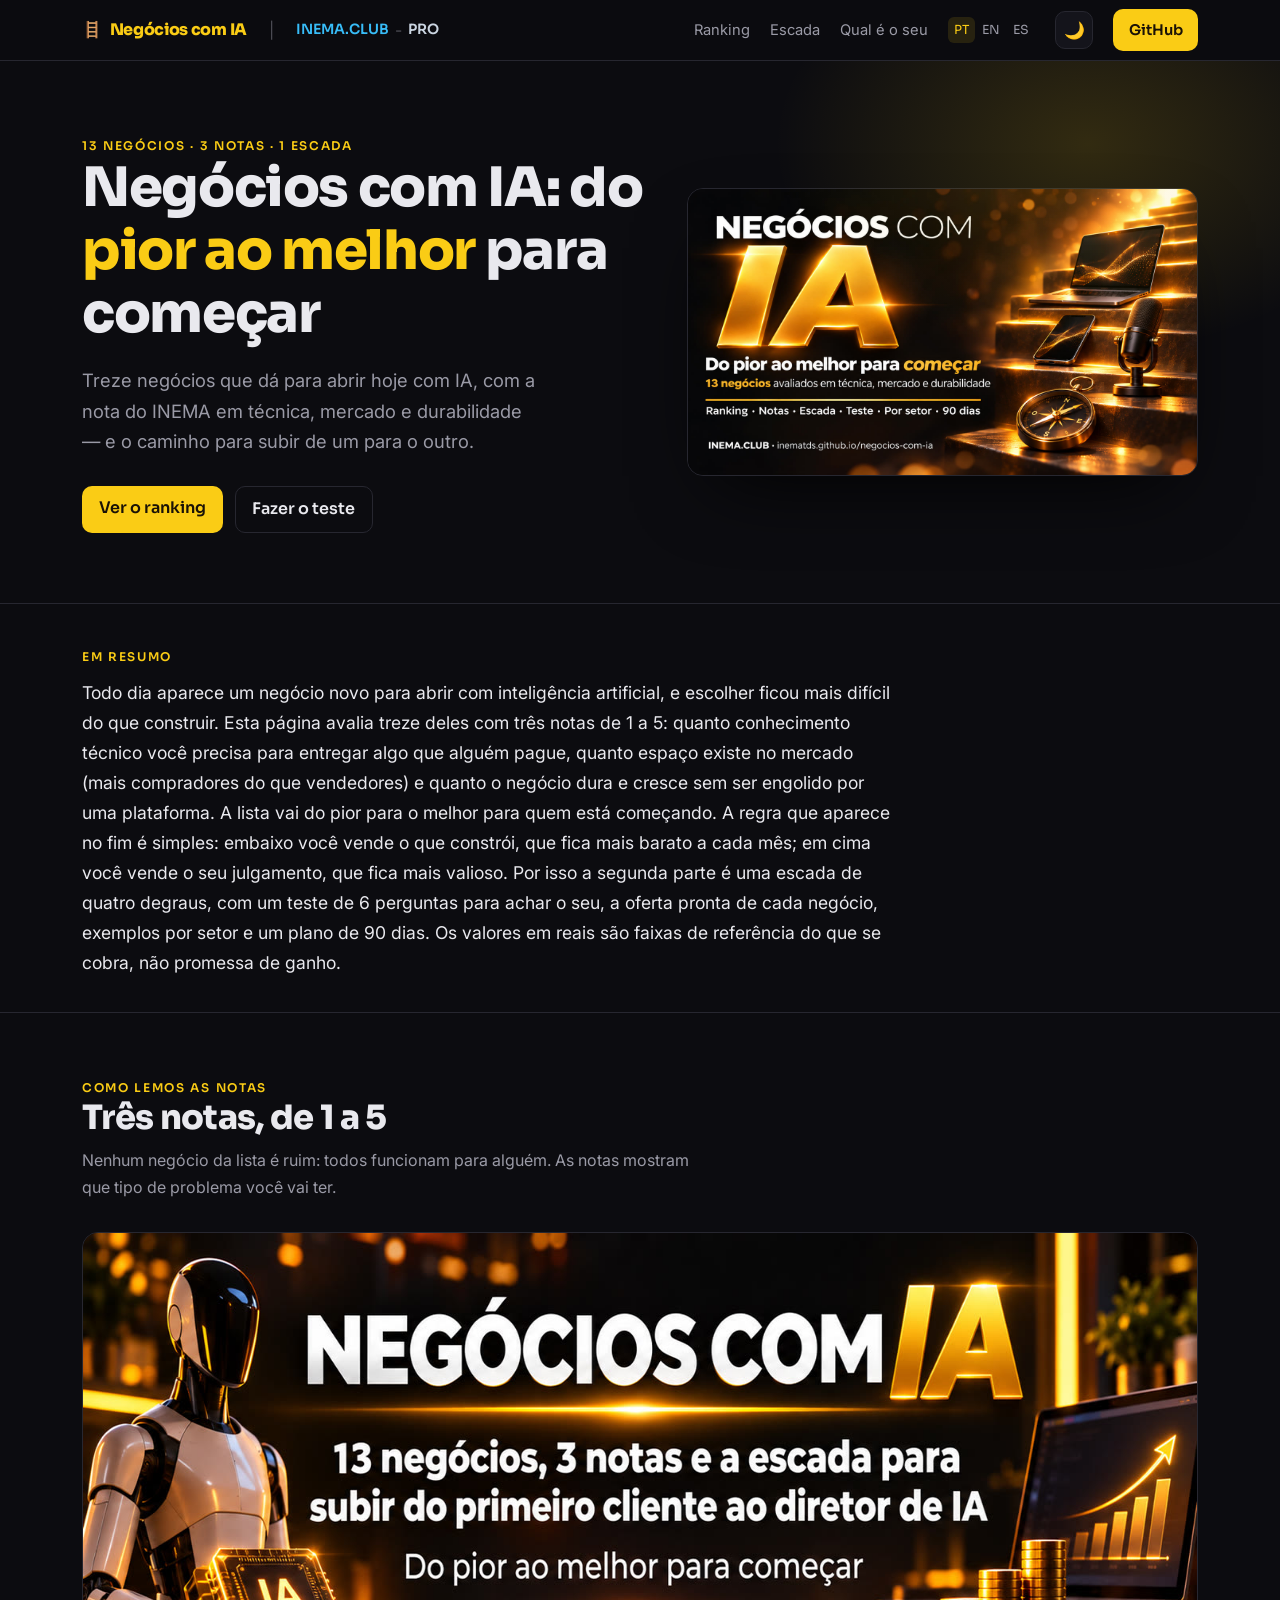
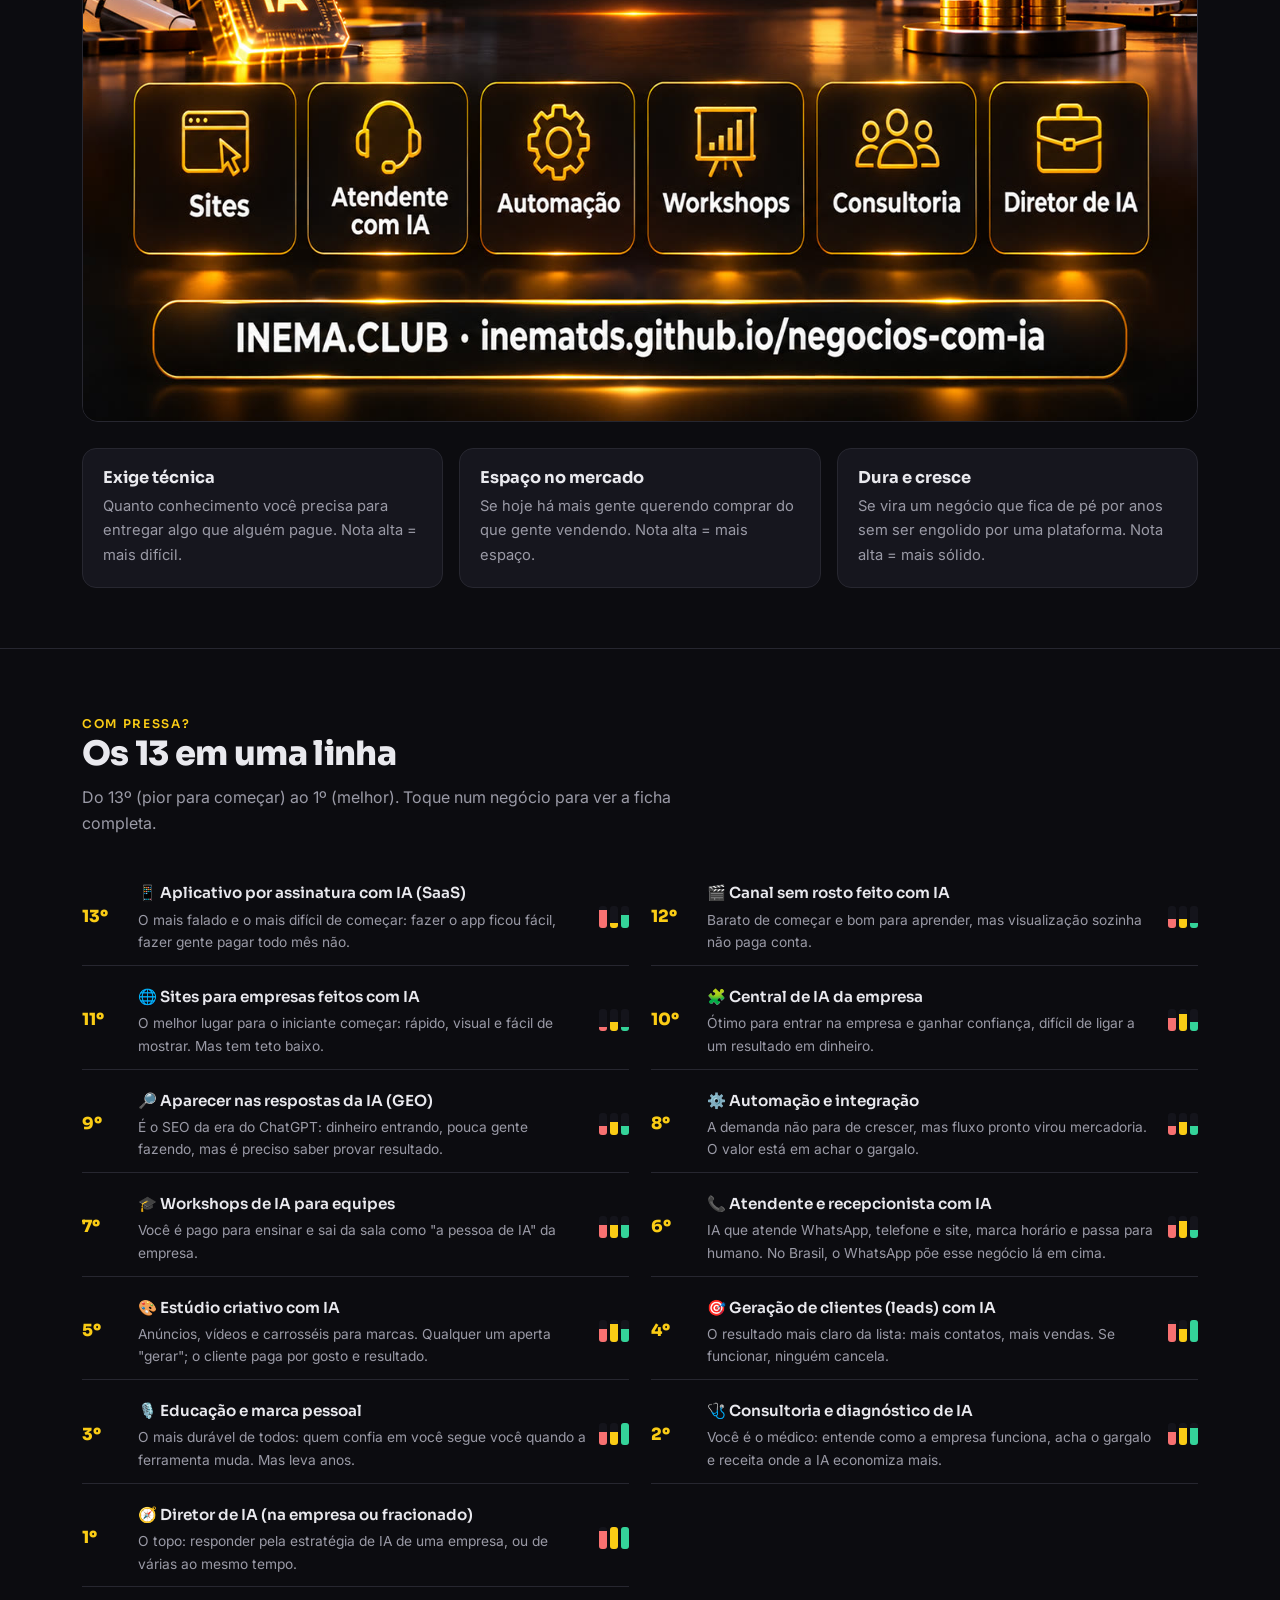
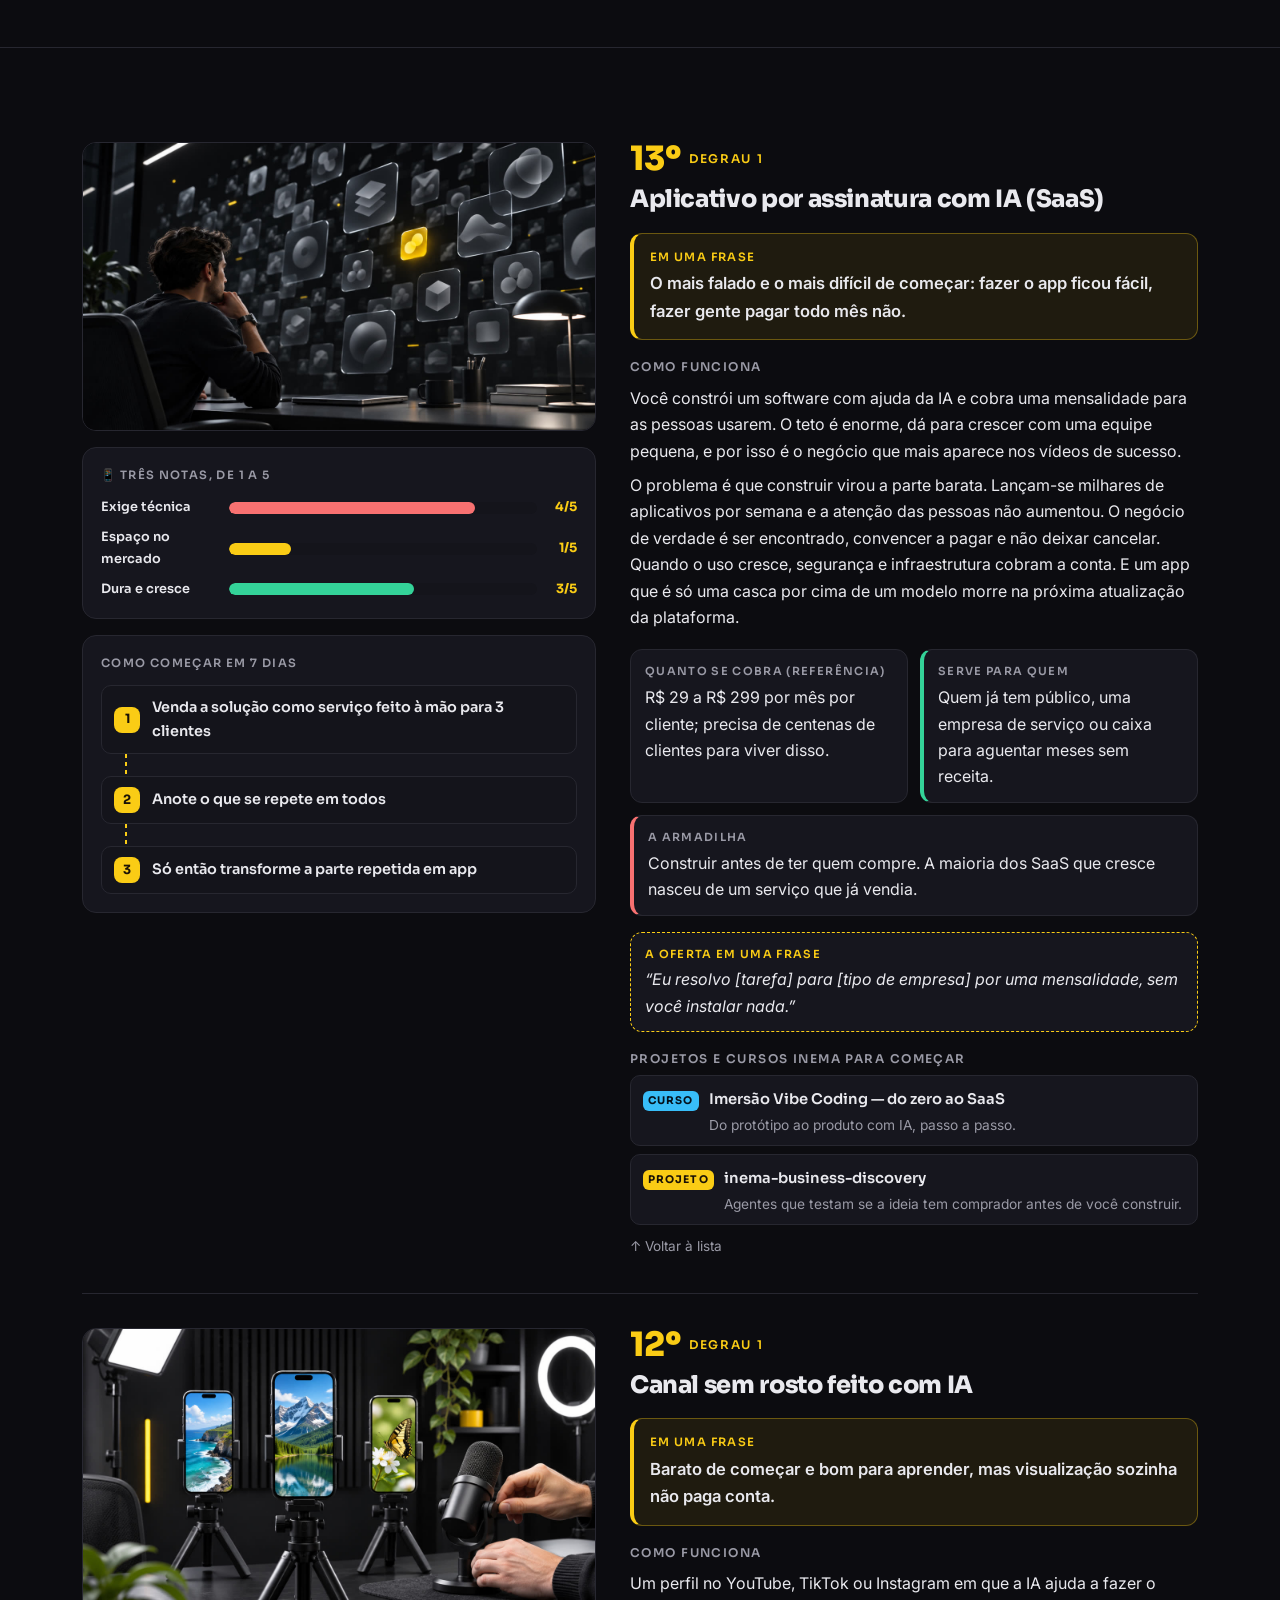
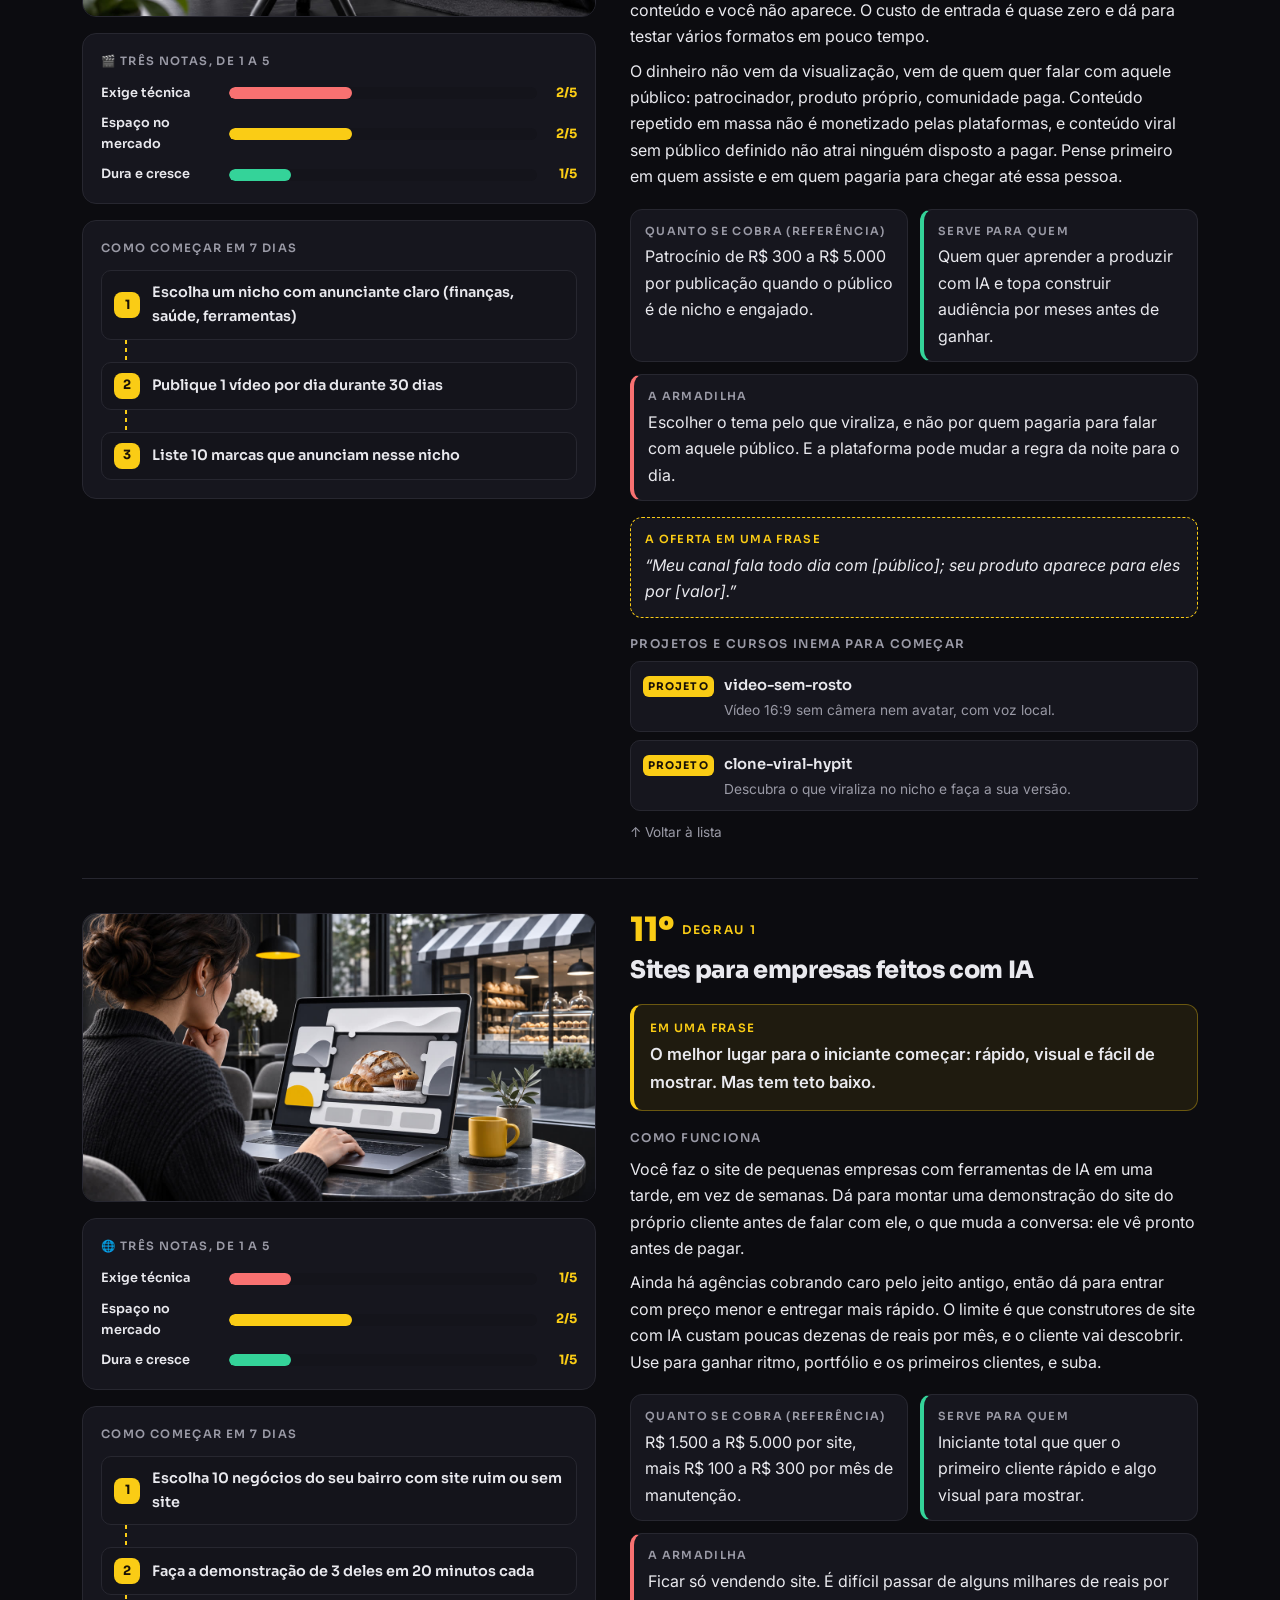
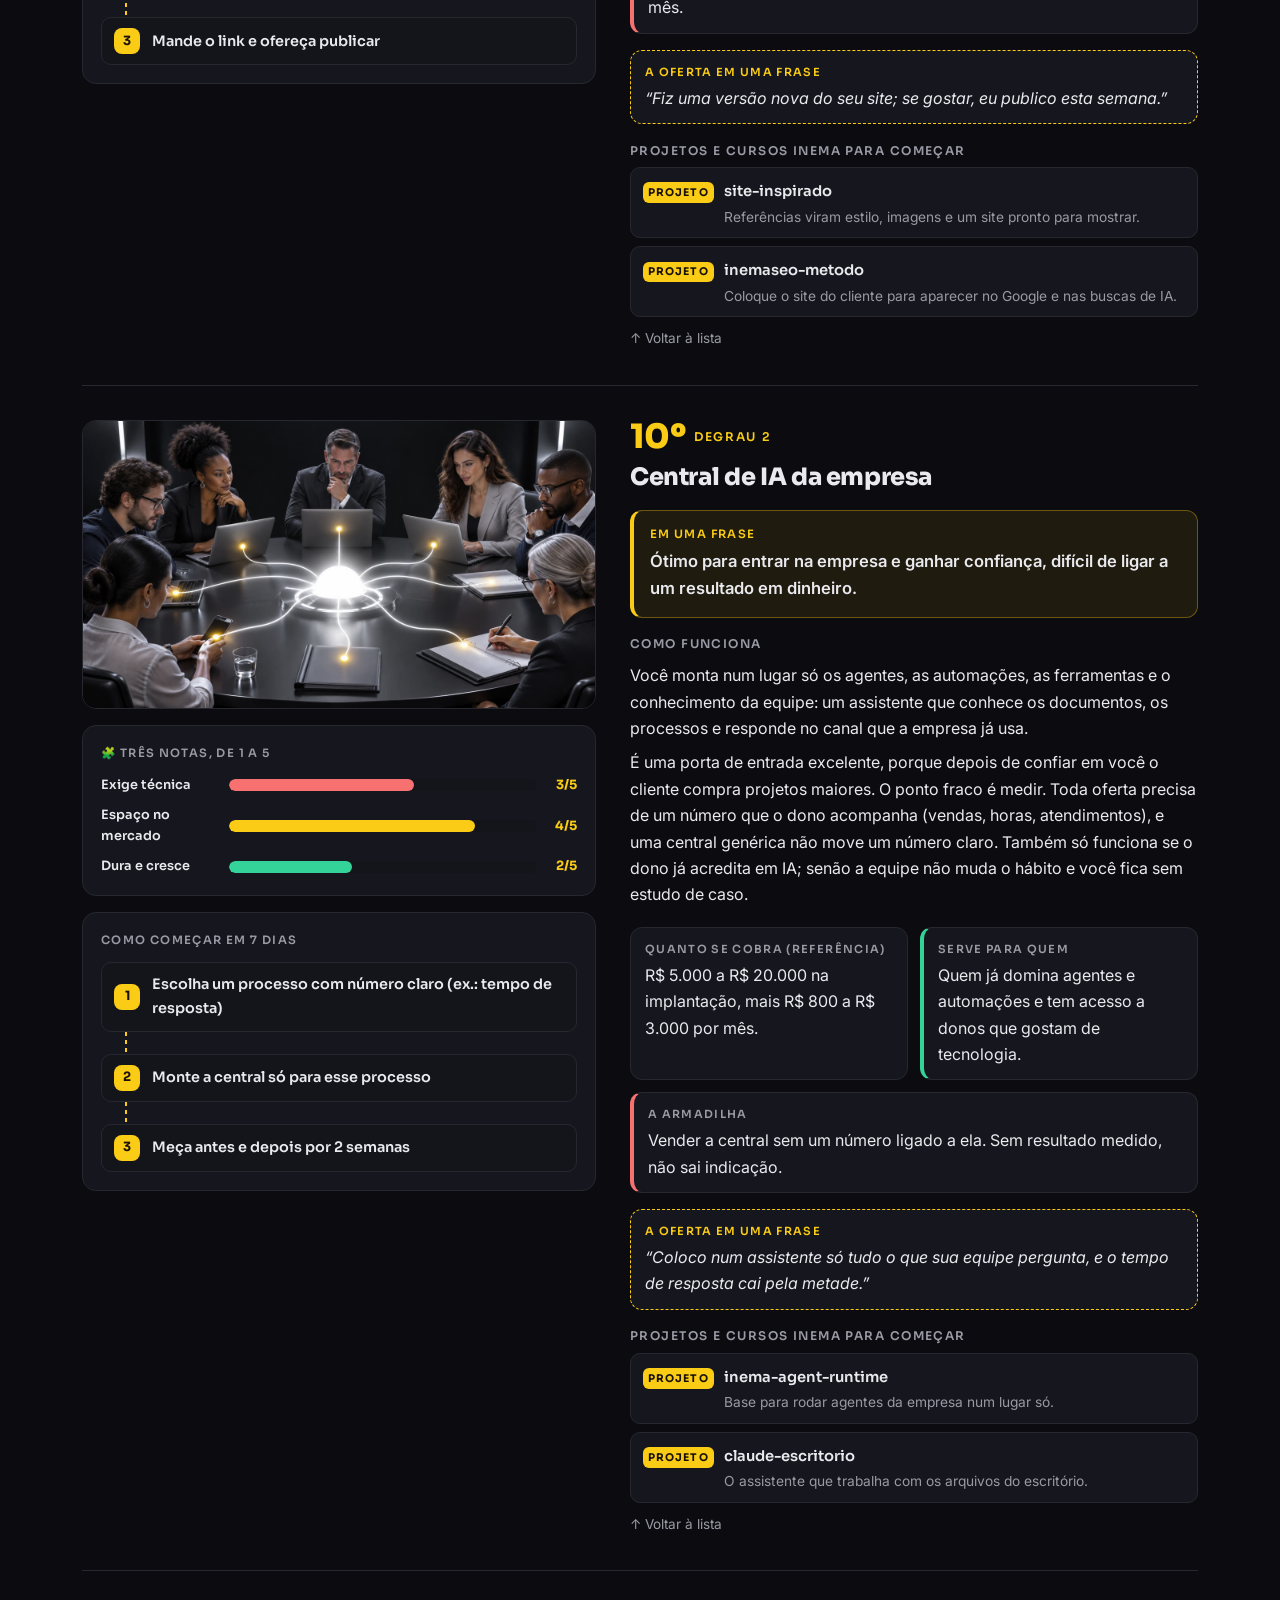
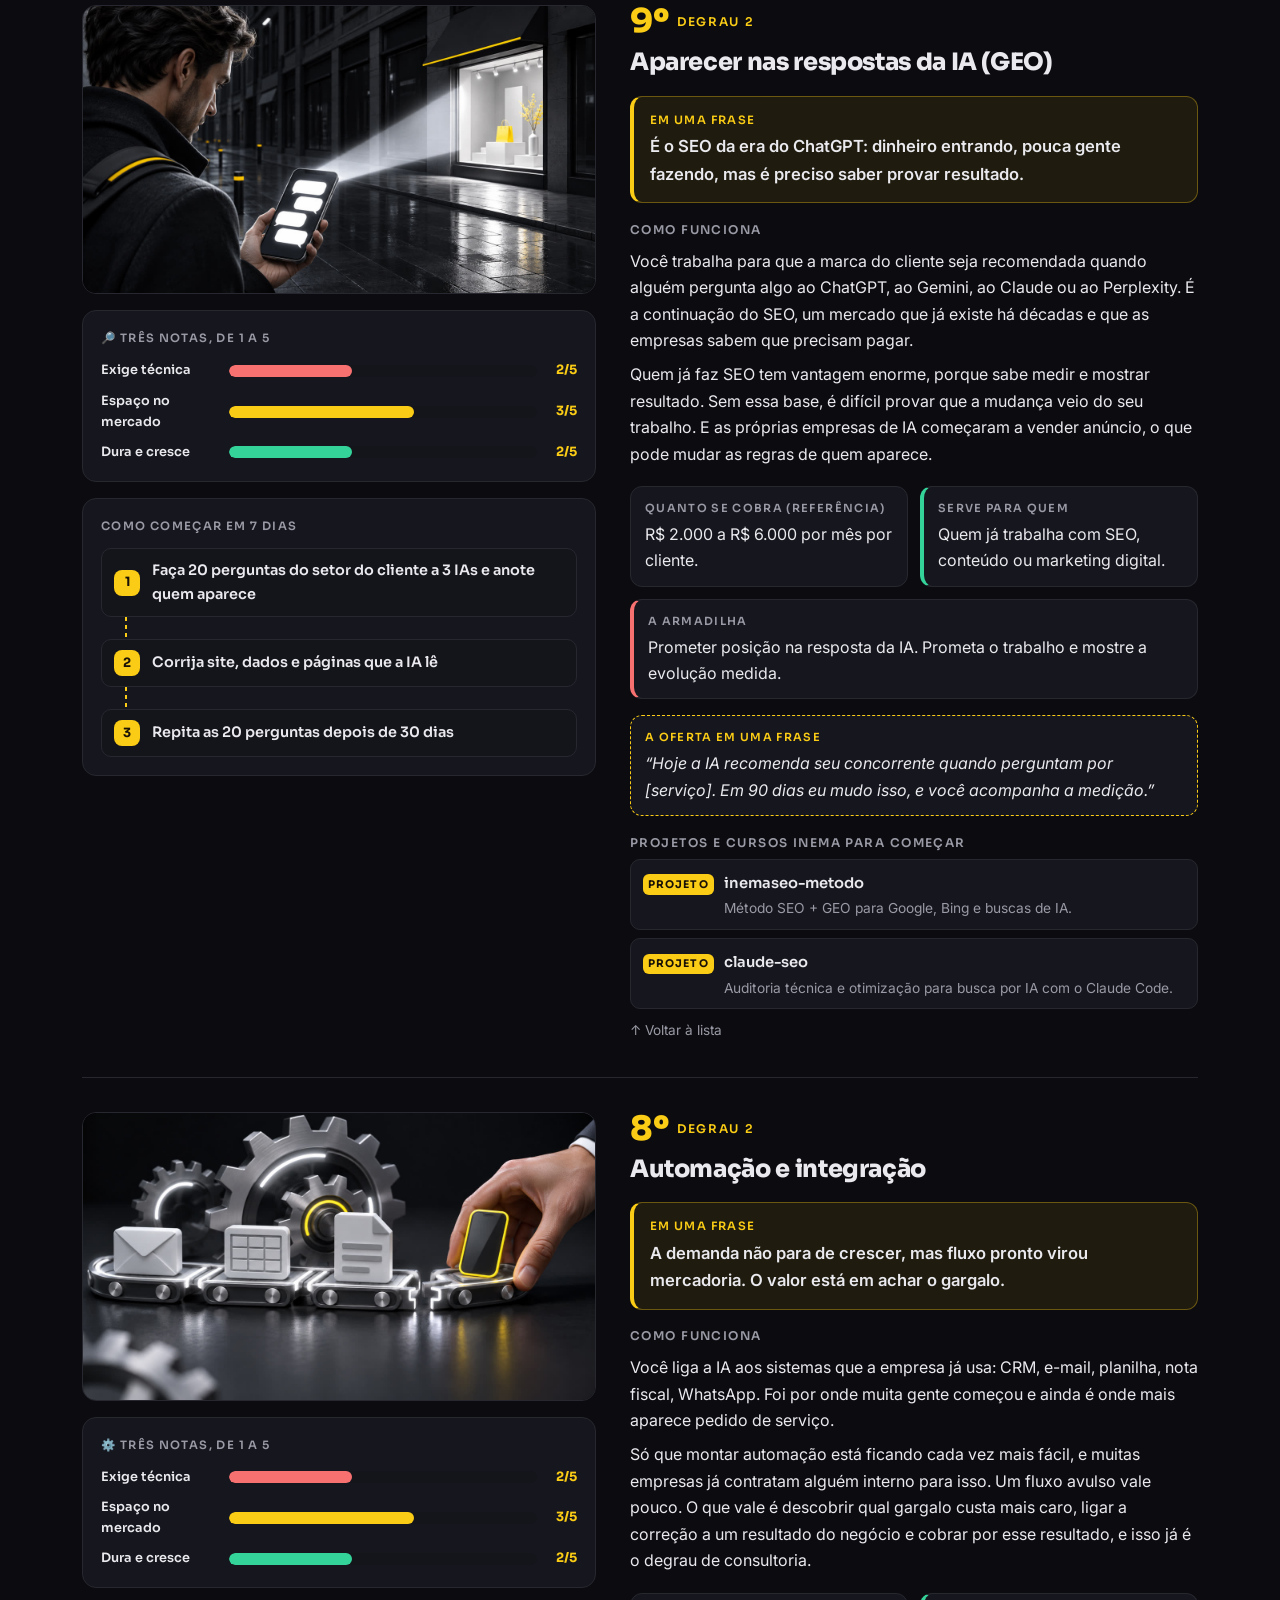
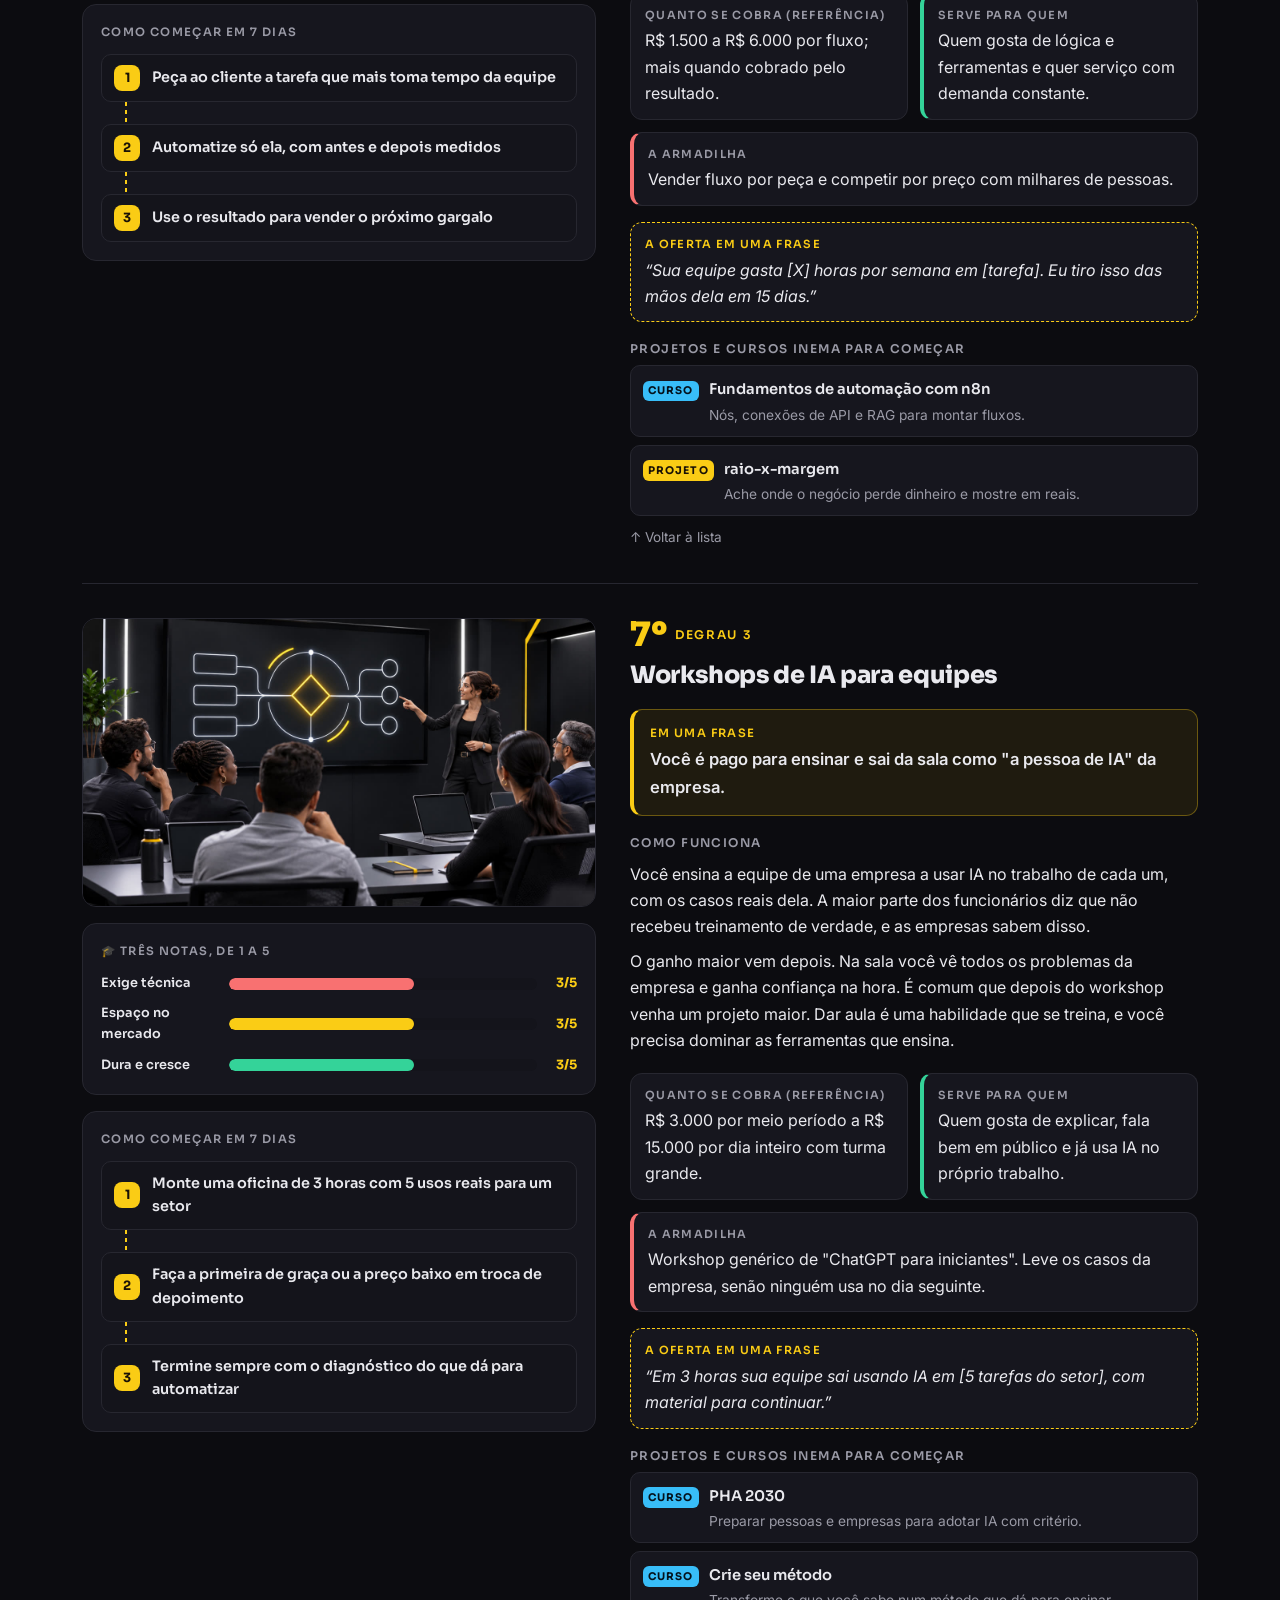
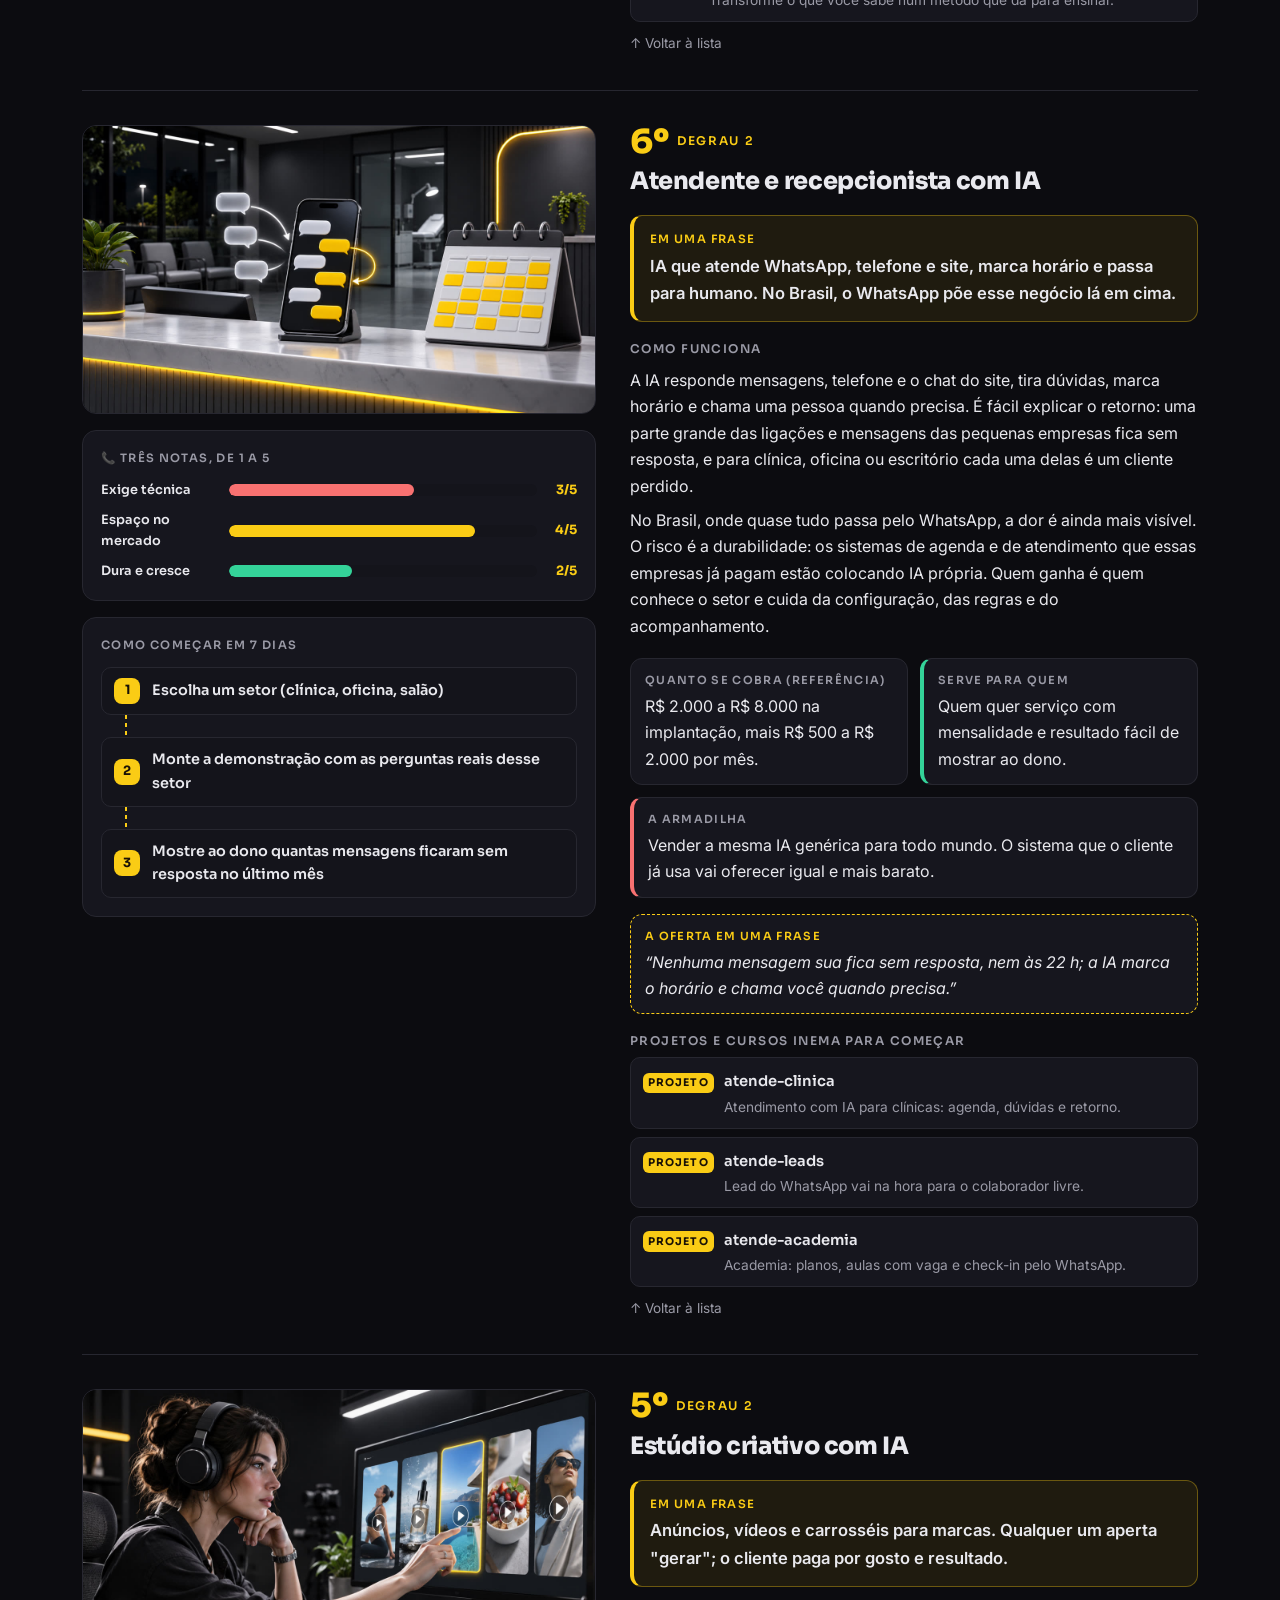
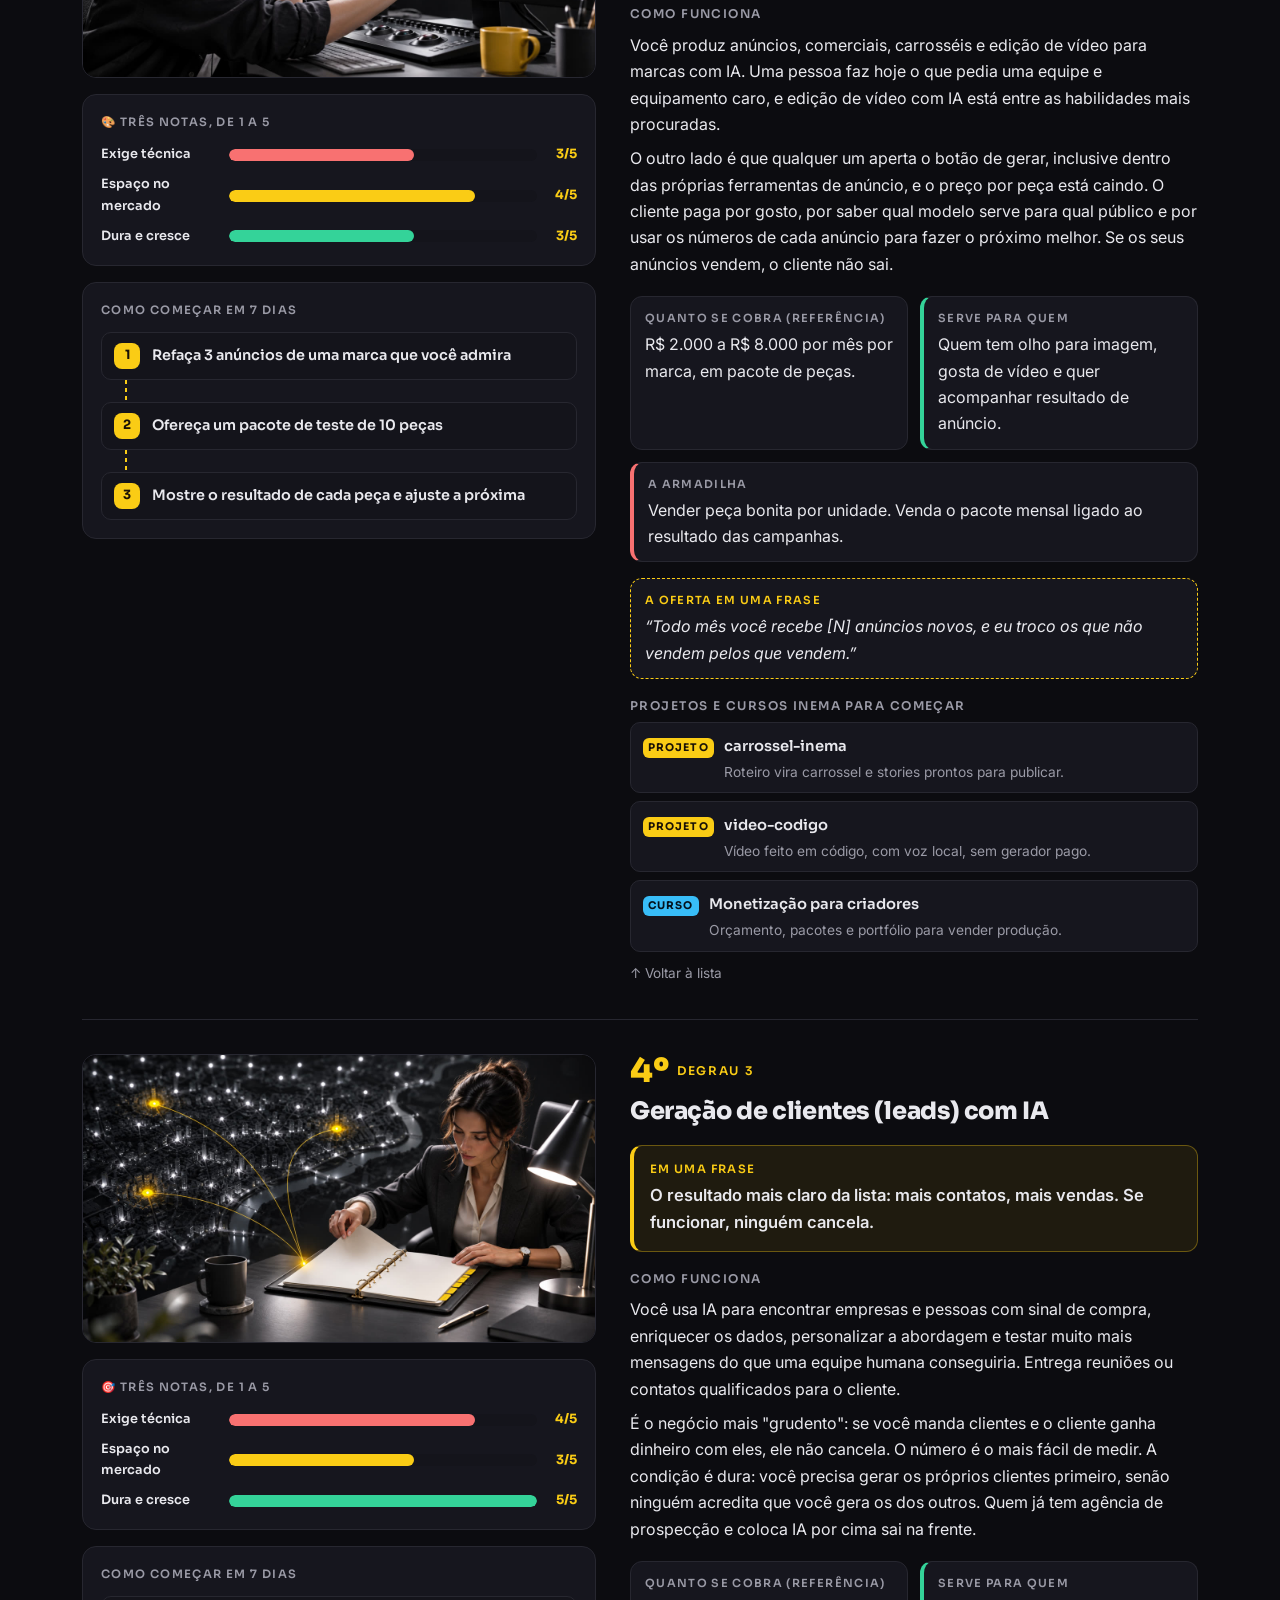
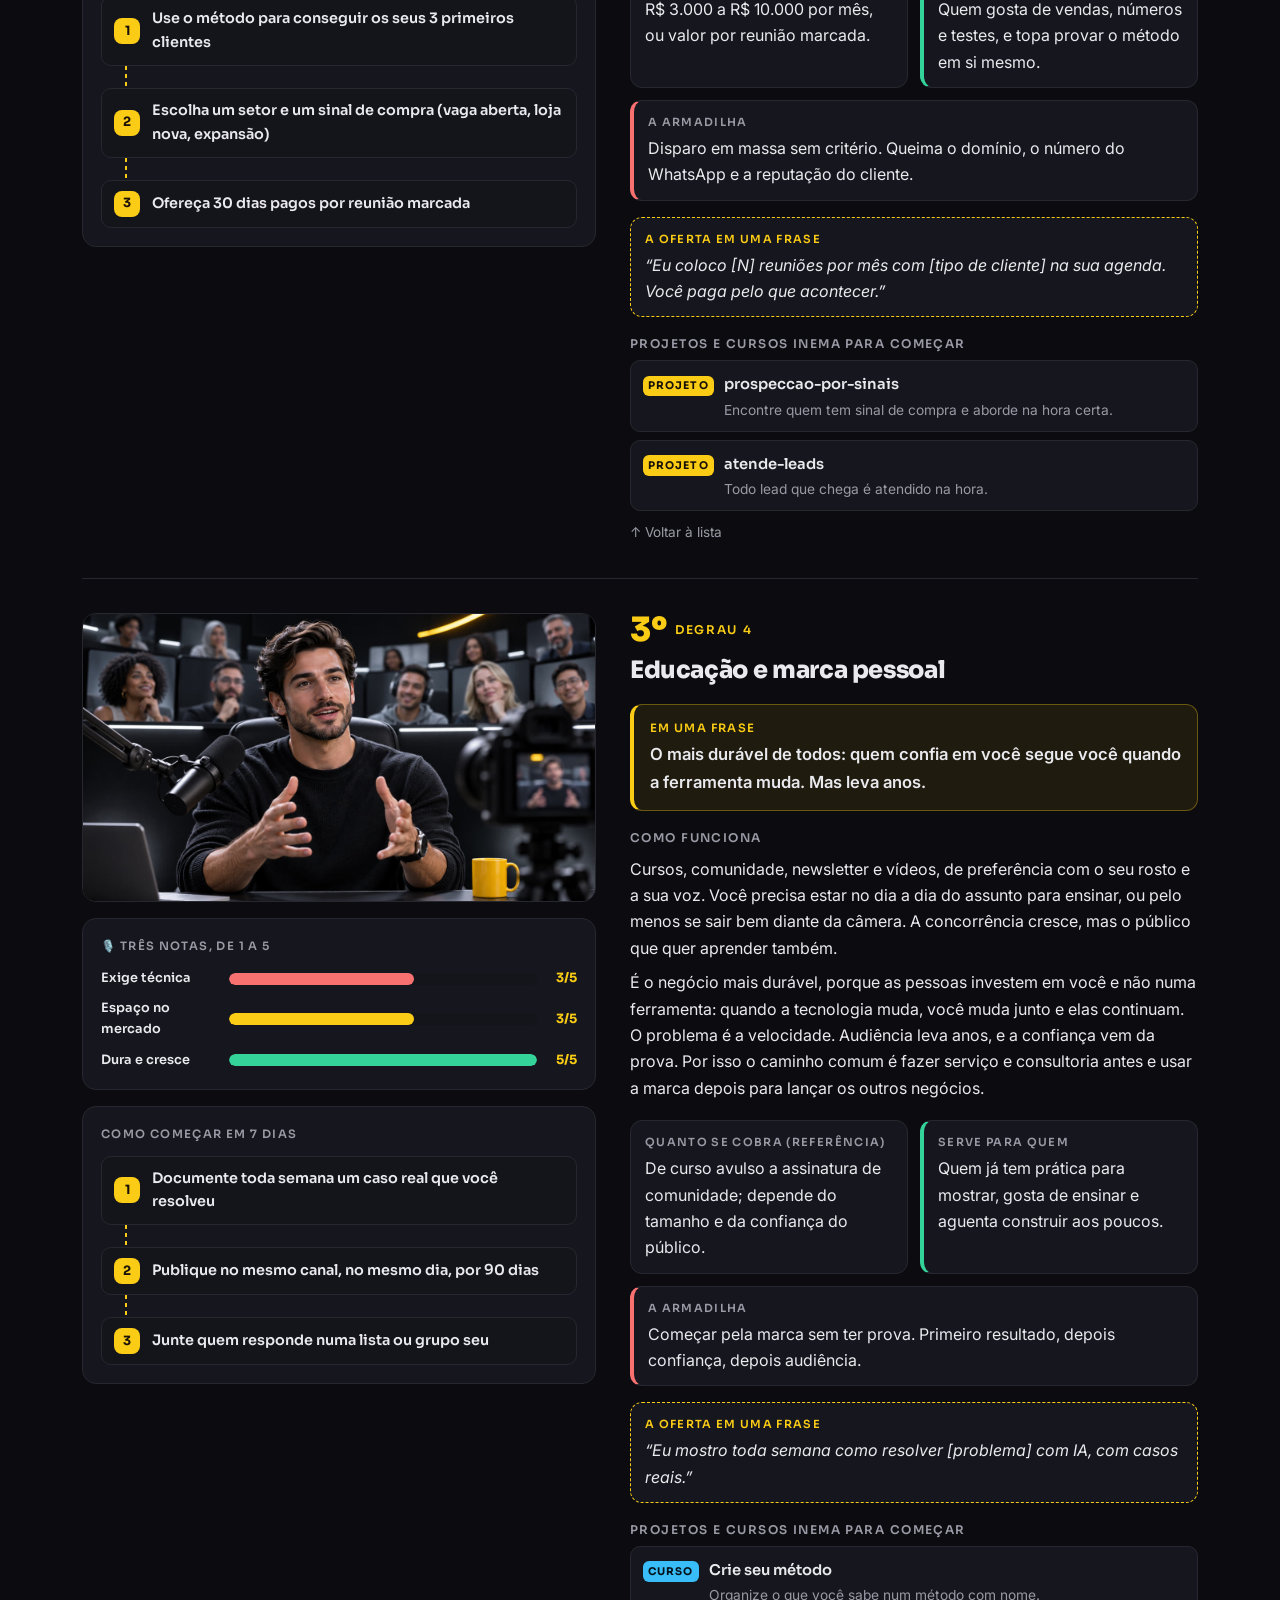
==== guia/index.html @ 9a8049b9 "Negócios com IA: ranking dos 13 negócios + escada com teste, setores e plano de 90 dias (PT/EN/ES) C" ====
<!DOCTYPE html>
<html lang="pt-BR">
<head>
<meta charset="utf-8">
<meta name="viewport" content="width=device-width, initial-scale=1">
<title>Negócios com IA: os 13 do pior ao melhor para começar — e a escada para subir</title>
<meta name="description" content="Treze negócios que dá para abrir com inteligência artificial, avaliados pelo INEMA em exigência técnica, espaço no mercado e durabilidade. Mais um diagnóstico de 6 perguntas, fichas de oferta por setor e um plano de 90 dias.">
<meta property="og:title" content="Negócios com IA: os 13 do pior ao melhor para começar — e a escada para subir">
<meta property="og:description" content="Treze negócios que dá para abrir com inteligência artificial, avaliados pelo INEMA em exigência técnica, espaço no mercado e durabilidade. Mais um diagnóstico de 6 perguntas, fichas de oferta por setor e um plano de 90 dias.">
<meta property="og:image" content="https://inematds.github.io/negocios-com-ia/guia/assets/banner.jpg">
<link rel="canonical" href="https://inematds.github.io/negocios-com-ia/guia/">
<link rel="alternate" hreflang="pt-BR" href="https://inematds.github.io/negocios-com-ia/guia/"><link rel="alternate" hreflang="en" href="https://inematds.github.io/negocios-com-ia/guia/en/"><link rel="alternate" hreflang="es" href="https://inematds.github.io/negocios-com-ia/guia/es/">
<link rel="preconnect" href="https://fonts.googleapis.com">
<link rel="preconnect" href="https://fonts.gstatic.com" crossorigin>
<link href="https://fonts.googleapis.com/css2?family=Sora:wght@400;600;800&family=Inter:wght@400;500;600&display=swap" rel="stylesheet">
<style>:root{--bg:#0c0c10;--bg2:#14141b;--card:#16161e;--line:#272730;--txt:#e9e9ee;--mut:#9a9aa6;--amb:#FACC15;--amb2:#fde68a;--sky:#38bdf8;--pro:#cbd5e1;--ok:#34d399;--bad:#f87171;color-scheme:dark}
body.light{--bg:#f6f7f9;--bg2:#eceef2;--card:#fff;--line:#e1e3ea;--txt:#1a1a22;--mut:#5b5b68;--amb:#854d0e;--amb2:#a16207;--sky:#0369a1;--pro:#b45309;--ok:#047857;--bad:#b91c1c;color-scheme:light}
body.light .hero .glow{opacity:.5}
*{box-sizing:border-box}html{scroll-behavior:smooth}
body{margin:0;background:var(--bg);color:var(--txt);font:16px/1.65 Inter,system-ui,sans-serif;-webkit-font-smoothing:antialiased}
h1,h2,h3{font-family:Sora,sans-serif;line-height:1.15;margin:0}
a{color:var(--amb);text-decoration:none}
.wrap{max-width:1160px;margin:0 auto;padding:0 22px}
.mut{color:var(--mut)}.amb{color:var(--amb)}
body.light .amb{color:var(--txt);background:linear-gradient(transparent 55%,#FACC15 55%)}
.chip{display:inline-block;font-size:.75rem;letter-spacing:.14em;text-transform:uppercase;color:var(--amb);font-weight:600;font-family:Sora}
nav{position:sticky;top:0;z-index:30;backdrop-filter:blur(12px);background:rgba(12,12,16,.78);border-bottom:1px solid var(--line)}
body.light nav{background:rgba(246,247,249,.85)}
nav .wrap{display:flex;align-items:center;gap:22px;height:60px}
nav .brand{display:flex;align-items:center;gap:8px;font-family:Sora;font-weight:800;letter-spacing:-.02em;color:var(--amb);white-space:nowrap}
nav .sep{color:var(--mut);opacity:.45}
nav .inema{color:var(--sky);font-weight:600;font-size:.88rem;font-family:Sora}
nav .pro{color:var(--pro);font-weight:600;font-size:.88rem;font-family:Sora}
nav .clubpro{display:inline-flex;align-items:center;gap:6px}
nav .links{margin-left:auto;display:flex;align-items:center;gap:20px;font-size:.92rem}
nav .links a.sec{color:var(--mut)}nav .links a.sec:hover{color:var(--txt)}
.lang{display:inline-flex;gap:2px;font-family:Sora;font-size:.78rem}
.lang a{color:var(--mut);padding:.2em .45em;border-radius:6px}.lang a.on{color:var(--amb);background:rgba(250,204,21,.12)}
.tgl{background:var(--bg2);border:1px solid var(--line);color:var(--txt);width:38px;height:38px;border-radius:10px;cursor:pointer;display:inline-flex;align-items:center;justify-content:center;font-size:1.05rem}
.btn{display:inline-block;background:#FACC15;color:#1a1206;font-weight:600;padding:.6em 1.05em;border-radius:10px;font-family:Sora}
.btn.ghost{background:transparent;color:var(--txt);border:1px solid var(--line)}
@media(max-width:860px){nav .links a.sec{display:none}}
@media(max-width:560px){nav .wrap{gap:8px;padding:8px 14px;height:auto;flex-wrap:wrap}nav .links{gap:8px;margin-left:0;width:100%;justify-content:space-between}nav .btn{padding:.45em .7em;font-size:.82rem}.tgl{width:34px;height:34px}}
.hero{position:relative;overflow:hidden;border-bottom:1px solid var(--line)}
.hero .glow{position:absolute;inset:-40% -20% auto auto;width:70%;height:600px;background:radial-gradient(closest-side,rgba(250,204,21,.16),transparent 70%);pointer-events:none}
.hero .wrap{display:grid;grid-template-columns:1.05fr .95fr;gap:40px;align-items:center;padding:70px 22px}
.hero h1{font-size:clamp(2.1rem,5vw,3.4rem);font-weight:800;letter-spacing:-.025em}
.hero p.lead{font-size:1.15rem;color:var(--mut);margin:1.1em 0 1.6em;max-width:38ch}
.hero .cta{display:flex;gap:12px;flex-wrap:wrap}
.hero figure{margin:0;border-radius:16px;overflow:hidden;border:1px solid var(--line);box-shadow:0 30px 80px -30px #000}
.hero figure img{width:100%;height:auto;display:block}
@media(max-width:780px){.hero .wrap{grid-template-columns:1fr;padding:44px 22px}}
.resumo{padding:38px 0 34px;border-bottom:1px solid var(--line)}
.resumo p{font-size:1.1rem;line-height:1.7;max-width:74ch;margin:.55em 0 0}
section{padding:60px 0;border-bottom:1px solid var(--line)}
section h2{font-size:clamp(1.5rem,3.4vw,2.1rem);font-weight:800;letter-spacing:-.02em}
section .sub{color:var(--mut);margin:.6em 0 2em;max-width:62ch}
.grid{display:grid;gap:16px}.g4{grid-template-columns:repeat(4,1fr)}.g2{grid-template-columns:repeat(2,1fr)}
@media(max-width:900px){.g4{grid-template-columns:1fr 1fr}}
@media(max-width:540px){.g2,.g4{grid-template-columns:1fr}}
.card{background:var(--card);border:1px solid var(--line);border-radius:14px;padding:20px;min-width:0}
a.card{color:var(--txt);transition:border-color .2s,transform .2s}a.card:hover{border-color:var(--amb);transform:translateY(-2px)}
.card h3{font-size:1.02rem;margin-bottom:.4em}.card p{color:var(--mut);font-size:.92rem;margin:0}
.card .ic{font-size:1.4rem;display:block;margin-bottom:.4em}
.card .n{font-family:Sora;font-size:.75rem;color:var(--amb);letter-spacing:.1em;text-transform:uppercase}
.big{margin:0 0 26px;border-radius:16px;overflow:hidden;border:1px solid var(--line)}.big img{width:100%;display:block}
.rapido ol{list-style:none;padding:0;margin:0;display:grid;grid-template-columns:1fr 1fr;gap:10px 22px;counter-reset:q}
@media(max-width:760px){.rapido ol{grid-template-columns:1fr}}
.rapido li{counter-increment:q;display:grid;grid-template-columns:38px minmax(0,1fr);gap:12px;padding:12px 0;border-bottom:1px solid var(--line)}
.rapido li:before{content:counter(q,decimal-leading-zero);font-family:Sora;font-weight:800;color:var(--amb);font-size:.95rem}
.rapido a{color:var(--txt);font-weight:600;font-family:Sora;font-size:.95rem;line-height:1.35}.rapido a:hover{color:var(--amb)}
.rapido span{display:block;color:var(--mut);font-size:.9rem;margin-top:.25em}
.rapido span a.det{display:inline;font-family:Inter;font-weight:600;font-size:.85rem;color:var(--amb);white-space:nowrap}
.sec-h{display:flex;align-items:center;gap:12px;margin-bottom:1.6em}.sec-h .ic{font-size:1.8rem}
.q{display:grid;grid-template-columns:minmax(0,.95fr) minmax(0,1.05fr);gap:34px;padding:34px 0;border-top:1px solid var(--line);scroll-margin-top:70px}
.q:first-of-type{border-top:none}
@media(max-width:880px){.q{grid-template-columns:1fr;gap:20px}}
.q figure{margin:0;border-radius:14px;overflow:hidden;border:1px solid var(--line);aspect-ratio:16/9;background:var(--bg2)}
.q figure img{width:100%;height:100%;object-fit:cover;display:block}
.q .side{position:sticky;top:80px;align-self:start;display:flex;flex-direction:column;gap:16px}
@media(max-width:880px){.q .side{position:static;order:2}}
.q h3{font-size:clamp(1.2rem,2.4vw,1.5rem);font-weight:800;letter-spacing:-.015em;margin:.35em 0 .8em}
.q .curta{background:rgba(250,204,21,.08);border:1px solid rgba(250,204,21,.35);border-left:4px solid #FACC15;border-radius:12px;padding:14px 16px;font-weight:600;font-size:1.04rem}
body.light .q .curta{background:#fff8d6;border-color:#f3d97a}
.q .curta small{display:block;font-family:Sora;font-size:.72rem;letter-spacing:.12em;text-transform:uppercase;color:var(--amb);font-weight:600;margin-bottom:.3em}
.q .lbl{font-family:Sora;font-size:.75rem;letter-spacing:.12em;text-transform:uppercase;color:var(--mut);font-weight:600;margin:1.4em 0 .4em}
.q .texto p{margin:.5em 0;max-width:68ch}
.q ul.pontos{margin:.4em 0 0;padding:0;list-style:none}
.q ul.pontos li{padding:.35em 0 .35em 1.6em;position:relative}
.q ul.pontos li:before{content:"→";position:absolute;left:0;color:var(--amb);font-weight:700}
.diag{background:var(--card);border:1px solid var(--line);border-radius:14px;padding:18px;overflow:hidden}
.diag .dt{font-family:Sora;font-size:.72rem;letter-spacing:.12em;text-transform:uppercase;color:var(--mut);font-weight:600;margin-bottom:12px}
.diag [data-i]{opacity:0;transform:translateY(10px);transition:opacity .5s ease,transform .5s ease;transition-delay:calc(var(--i)*220ms)}
.diag.vis [data-i]{opacity:1;transform:none}
/* fluxo */
.df{display:flex;flex-direction:column;gap:0}
.df .st{display:flex;align-items:center;gap:12px;background:var(--bg2);border:1px solid var(--line);border-radius:10px;padding:10px 12px;font-family:Sora;font-weight:600;font-size:.9rem}
.df .st b{flex:0 0 26px;height:26px;border-radius:8px;background:#FACC15;color:#1a1206;display:flex;align-items:center;justify-content:center;font-size:.8rem}
.df .ar{height:22px;width:2px;margin-left:24px;background:repeating-linear-gradient(to bottom,var(--amb) 0 4px,transparent 4px 8px);background-size:2px 8px;animation:dash 1s linear infinite}
@keyframes dash{to{background-position:0 8px}}
/* compara */
.dc{display:grid;gap:12px}.dc.c2{grid-template-columns:1fr 1fr}.dc.c3{grid-template-columns:1fr 1fr 1fr}
@media(max-width:520px){.dc.c2,.dc.c3{grid-template-columns:1fr}}
.dc .col{background:var(--bg2);border:1px solid var(--line);border-radius:10px;padding:12px;min-width:0}
.dc .col h4{margin:0 0 .5em;font-family:Sora;font-size:.92rem;display:flex;gap:6px;align-items:center}
.dc .col.bom{border-color:var(--ok)}.dc .col.bom h4 .t{color:var(--ok)}
.dc .col.alerta{border-color:var(--bad)}.dc .col.alerta h4 .t{color:var(--bad)}
.dc .col ul{margin:0;padding:0;list-style:none;font-size:.88rem;color:var(--mut)}
.dc .col li{padding:.25em 0}
/* camadas */
.dl{display:flex;justify-content:center}
.dl .ly{border:1px dashed var(--line);border-radius:16px;padding:26px 12px 12px;position:relative;width:100%;text-align:center}
.dl .ly>span{position:absolute;top:6px;left:0;right:0;font-family:Sora;font-size:.8rem;font-weight:600;color:var(--mut)}
.dl .core{border:none;padding:16px;background:#FACC15;color:#1a1206;border-radius:12px;font-family:Sora;font-weight:800;animation:pulse 2.4s ease-in-out infinite}
@keyframes pulse{50%{box-shadow:0 0 0 10px rgba(250,204,21,.12)}}
/* ciclo */
.dy{position:relative;width:min(340px,100%);aspect-ratio:1;margin:0 auto}
.dy .ring{position:absolute;inset:18%;border:2px dashed var(--line);border-radius:50%}
.dy .orb{position:absolute;inset:18%;animation:spin 6s linear infinite}
.dy .orb:after{content:"";position:absolute;top:-7px;left:calc(50% - 7px);width:14px;height:14px;border-radius:50%;background:#FACC15;box-shadow:0 0 14px #FACC15}
@keyframes spin{to{transform:rotate(360deg)}}
.dy .nd{position:absolute;width:40%;translate:-50% -50%;background:var(--bg2);border:1px solid var(--line);border-radius:10px;padding:7px 8px;font-family:Sora;font-weight:600;font-size:.78rem;text-align:center;line-height:1.25}
.dy .nd b{color:var(--amb)}
/* tempo */
.dtm{position:relative;display:grid;gap:10px}
.dtm .mk{display:grid;grid-template-columns:20px minmax(0,1fr);gap:12px;align-items:start}
.dtm .mk i{width:16px;height:16px;border-radius:50%;border:3px solid #FACC15;margin-top:4px;background:var(--bg)}
.dtm .mk:last-child i{border-style:dashed}
.dtm .mk strong{font-family:Sora;display:block}.dtm .mk span{color:var(--mut);font-size:.88rem}
/* barras */
.db .br{margin:8px 0}.db .br .l{display:flex;justify-content:space-between;font-size:.86rem;font-family:Sora;font-weight:600}
.db .br .tr{height:14px;background:var(--bg2);border-radius:999px;overflow:hidden;margin-top:4px}
.db .br .fl{height:100%;width:0;background:#FACC15;border-radius:999px;transition:width 1.1s cubic-bezier(.2,.7,.2,1);transition-delay:calc(var(--i)*250ms)}
.db .br:nth-child(3) .fl{background:var(--ok)}
.diag.vis .db .fl{width:var(--w)}
.db .nota{margin-top:10px;font-size:.86rem;color:var(--mut)}
@media(prefers-reduced-motion:reduce){.diag [data-i]{opacity:1;transform:none;transition:none}.df .ar,.dy .orb,.dl .core{animation:none}.db .fl{width:var(--w)!important;transition:none}}
.aviso{border:1px solid var(--line);border-left:4px solid var(--bad);border-radius:12px;padding:14px 16px;color:var(--mut);font-size:.92rem;margin-top:22px}
.topo{display:inline-block;margin-top:10px;font-size:.85rem;color:var(--mut)}
footer{padding:46px 0;text-align:center;color:var(--mut);font-size:.9rem}
.pill{display:inline-block;border:1px solid var(--line);border-radius:999px;padding:.3em .8em;font-size:.78rem;color:var(--mut);margin:3px}
/* detalhe + relacionados */
.q .acoes{display:flex;flex-wrap:wrap;gap:12px;align-items:center;margin-top:1.4em}
.btn.mais{font-size:.92rem}
ul.rel{list-style:none;margin:.4em 0 0;padding:0;display:grid;gap:8px}
ul.rel li a{display:flex;gap:10px;align-items:baseline;background:var(--card);border:1px solid var(--line);border-radius:10px;padding:9px 12px;color:var(--txt);transition:border-color .2s}
ul.rel li a:hover{border-color:var(--amb)}
ul.rel .tp{flex:0 0 auto;font-family:Sora;font-size:.66rem;letter-spacing:.1em;text-transform:uppercase;font-weight:700;color:#1a1206;background:#FACC15;border-radius:6px;padding:.15em .5em}
ul.rel .tp.curso{background:var(--sky);color:#04121c}
ul.rel .nm{font-family:Sora;font-weight:600;font-size:.92rem}
ul.rel .ds{display:block;color:var(--mut);font-size:.86rem;font-weight:400;font-family:Inter;margin-top:.15em}
.rel-vazio,.rel-nota{color:var(--mut);font-size:.88rem;margin:.4em 0 0}
.det{max-width:820px;margin:0 auto;padding:0 22px}
.det .volta{display:inline-block;margin:28px 0 18px;color:var(--mut);font-size:.9rem}.det .volta:hover{color:var(--amb)}
.det h1{font-size:clamp(1.7rem,4.4vw,2.5rem);font-weight:800;letter-spacing:-.02em;margin:.35em 0 .7em}
.det .curta{background:rgba(250,204,21,.08);border:1px solid rgba(250,204,21,.35);border-left:4px solid #FACC15;border-radius:12px;padding:14px 16px;font-weight:600;font-size:1.06rem}
body.light .det .curta{background:#fff8d6;border-color:#f3d97a}
.det .curta small{display:block;font-family:Sora;font-size:.72rem;letter-spacing:.12em;text-transform:uppercase;color:var(--amb);font-weight:600;margin-bottom:.3em}
.det figure{margin:24px 0;border-radius:16px;overflow:hidden;border:1px solid var(--line);aspect-ratio:16/9;background:var(--bg2)}
.det figure img{width:100%;height:100%;object-fit:cover;display:block}
.det .intro{font-size:1.12rem;line-height:1.7}
.det h2{font-size:clamp(1.25rem,2.8vw,1.55rem);font-weight:800;letter-spacing:-.015em;margin:1.8em 0 .5em}
.det p{margin:.6em 0;max-width:70ch}
.det .lbl{font-family:Sora;font-size:.75rem;letter-spacing:.12em;text-transform:uppercase;color:var(--mut);font-weight:600;margin:2em 0 .5em}
.det .ex{background:var(--card);border:1px solid var(--line);border-left:4px solid var(--sky);border-radius:12px;padding:14px 16px;margin:1em 0}
.det .ex small{display:block;font-family:Sora;font-size:.72rem;letter-spacing:.12em;text-transform:uppercase;color:var(--sky);font-weight:600;margin-bottom:.3em}
.det ol.passos{counter-reset:p;list-style:none;padding:0;margin:.4em 0}
.det ol.passos li{counter-increment:p;position:relative;padding:.55em 0 .55em 2.6em;border-bottom:1px solid var(--line)}
.det ol.passos li:before{content:counter(p);position:absolute;left:0;top:.5em;width:1.8em;height:1.8em;border-radius:8px;background:#FACC15;color:#1a1206;font-family:Sora;font-weight:800;font-size:.85rem;display:flex;align-items:center;justify-content:center}
.det ul.erros,.det ul.pontos{list-style:none;padding:0;margin:.4em 0}
.det ul.erros li,.det ul.pontos li{position:relative;padding:.4em 0 .4em 1.7em}
.det ul.erros li:before{content:"✗";position:absolute;left:0;color:var(--bad);font-weight:700}
.det ul.pontos li:before{content:"→";position:absolute;left:0;color:var(--amb);font-weight:700}
.det .diag{margin:1.4em 0}
.det .pn{display:grid;grid-template-columns:1fr 1fr;gap:12px;margin:40px 0 50px}
.det .pn a{background:var(--card);border:1px solid var(--line);border-radius:12px;padding:12px 14px;color:var(--txt);font-family:Sora;font-weight:600;font-size:.9rem;line-height:1.35}
.det .pn a:hover{border-color:var(--amb)}.det .pn a small{display:block;color:var(--mut);font-weight:400;font-size:.75rem;margin-bottom:.2em}
.det .pn a.nx{text-align:right;grid-column:2}
@media(max-width:560px){.det .pn{grid-template-columns:1fr}.det .pn a.nx{grid-column:1}}

/* notas */
.nt{display:grid;gap:9px}
.nt .r{display:grid;grid-template-columns:118px minmax(0,1fr) 30px;gap:10px;align-items:center;font-family:Sora;font-size:.8rem;font-weight:600}
.nt .r .tr{height:12px;background:var(--bg2);border-radius:999px;overflow:hidden}
.nt .r .fl{height:100%;width:0;border-radius:999px;background:#FACC15;transition:width 1.1s cubic-bezier(.2,.7,.2,1);transition-delay:calc(var(--i)*220ms)}
.nt .r.tec .fl{background:var(--bad)}.nt .r.dur .fl{background:var(--ok)}
.nt .r b{text-align:right;color:var(--amb)}
.diag.vis .nt .fl{width:var(--w)}
@media(prefers-reduced-motion:reduce){.nt .fl{width:var(--w)!important;transition:none}}
.pos{display:inline-flex;align-items:center;gap:8px}
.pos .num{font-family:Sora;font-weight:800;font-size:2.1rem;line-height:1;color:var(--amb)}
.facts{display:grid;grid-template-columns:1fr 1fr;gap:12px;margin-top:1.2em}
@media(max-width:600px){.facts{grid-template-columns:1fr}}
.facts .f{background:var(--card);border:1px solid var(--line);border-radius:12px;padding:12px 14px;min-width:0}
.facts .f small{display:block;font-family:Sora;font-size:.7rem;letter-spacing:.12em;text-transform:uppercase;color:var(--mut);font-weight:600;margin-bottom:.3em}
.facts .f.bad{border-left:4px solid var(--bad)}.facts .f.ok{border-left:4px solid var(--ok)}
.ofr{margin-top:1em;background:var(--card);border:1px dashed var(--amb);border-radius:12px;padding:12px 14px;font-style:italic}
.ofr small{display:block;font-style:normal;font-family:Sora;font-size:.7rem;letter-spacing:.12em;text-transform:uppercase;color:var(--amb);font-weight:600;margin-bottom:.3em}
.rk ol{list-style:none;padding:0;margin:0;display:grid;grid-template-columns:1fr 1fr;gap:6px 22px}
@media(max-width:760px){.rk ol{grid-template-columns:1fr}}
.rk li{display:grid;grid-template-columns:44px minmax(0,1fr) auto;gap:12px;align-items:center;padding:11px 0;border-bottom:1px solid var(--line)}
.rk li .p{font-family:Sora;font-weight:800;color:var(--amb);font-size:1.05rem}
.rk li a{color:var(--txt);font-weight:600;font-family:Sora;font-size:.95rem;line-height:1.3}.rk li a:hover{color:var(--amb)}
.rk li span.c{display:block;color:var(--mut);font-size:.86rem;margin-top:.2em;font-family:Inter;font-weight:400}
.rk li .mini{display:flex;gap:3px}.rk li .mini i{width:8px;height:22px;border-radius:3px;background:var(--bg2);display:block;position:relative;overflow:hidden}
.rk li .mini i:after{content:"";position:absolute;left:0;right:0;bottom:0;height:var(--h);background:#FACC15}
.rk li .mini i.tec:after{background:var(--bad)}.rk li .mini i.dur:after{background:var(--ok)}
.regra{background:linear-gradient(135deg,rgba(250,204,21,.10),transparent 60%)}
.regra p{font-size:1.1rem;max-width:70ch}
/* escada */
.esc{display:grid;grid-template-columns:repeat(4,1fr);gap:12px;align-items:end}
@media(max-width:820px){.esc{grid-template-columns:1fr 1fr}}
@media(max-width:480px){.esc{grid-template-columns:1fr}}
.esc .dg{background:var(--card);border:1px solid var(--line);border-top:4px solid #FACC15;border-radius:14px;padding:16px;min-width:0}
@media(min-width:821px){.esc .dg:nth-child(1){margin-top:180px}.esc .dg:nth-child(2){margin-top:120px}.esc .dg:nth-child(3){margin-top:60px}}
.esc .dg .k{font-family:Sora;font-size:.72rem;letter-spacing:.12em;text-transform:uppercase;color:var(--amb);font-weight:700}
.esc .dg h3{font-size:1.1rem;margin:.3em 0}.esc .dg .v{font-family:Sora;font-weight:600;font-size:.88rem}
.esc .dg p{color:var(--mut);font-size:.88rem;margin:.5em 0}
.esc .dg ul{list-style:none;margin:.4em 0 0;padding:0;font-size:.86rem}.esc .dg li{padding:.2em 0}
.esc .dg li a{color:var(--txt)}.esc .dg li a:hover{color:var(--amb)}
.esc .dg{opacity:0;transform:translateY(16px);transition:opacity .6s,transform .6s;transition-delay:calc(var(--i)*200ms)}
.diag.vis .esc .dg,.esc.vis .dg{opacity:1;transform:none}
.teste .qq{background:var(--card);border:1px solid var(--line);border-radius:14px;padding:16px 18px;margin-bottom:12px}
.teste .qq h3{font-size:1rem;margin-bottom:.7em}.teste .qq h3 b{color:var(--amb)}
.teste .ops{display:flex;flex-wrap:wrap;gap:8px}
.teste .ops label{cursor:pointer;border:1px solid var(--line);border-radius:10px;padding:.5em .85em;font-size:.92rem;background:var(--bg2);user-select:none}
.teste .ops input{position:absolute;opacity:0;pointer-events:none}
.teste .ops input:checked+span{color:#1a1206}
.teste .ops label:has(input:checked){background:#FACC15;border-color:#FACC15;color:#1a1206;font-weight:600}
.teste .ops input:focus-visible+span{outline:2px solid var(--amb);outline-offset:3px}
.teste button.btn{border:0;cursor:pointer;font-size:1rem;margin-top:8px}
#res{margin-top:22px}
#res .box{background:var(--card);border:1px solid #FACC15;border-radius:16px;padding:20px;display:grid;grid-template-columns:minmax(0,.9fr) minmax(0,1.1fr);gap:20px}
@media(max-width:760px){#res .box{grid-template-columns:1fr}}
#res img{width:100%;border-radius:12px;display:block}
#res h3{font-size:1.4rem;margin:.2em 0 .5em}
#res .alt{color:var(--mut);font-size:.92rem;margin-top:.8em}
#res .msg{color:var(--bad)}
.fichas .grid{grid-template-columns:repeat(3,1fr)}
@media(max-width:900px){.fichas .grid{grid-template-columns:1fr 1fr}}@media(max-width:560px){.fichas .grid{grid-template-columns:1fr}}
.fichas .card{display:flex;flex-direction:column;gap:6px;scroll-margin-top:80px}
.fichas .card .of{font-style:italic;color:var(--txt);font-size:.92rem}
.fichas .card .kp{font-size:.84rem;color:var(--mut)}.fichas .card .kp b{color:var(--ok);font-weight:600}
.fichas .card .lk{margin-top:auto;font-size:.86rem}
.fichas h3.dgh{grid-column:1/-1;font-size:1rem;margin-top:12px;color:var(--amb)}
.tabs{display:flex;flex-wrap:wrap;gap:8px;margin-bottom:16px}
.tabs button{cursor:pointer;border:1px solid var(--line);background:var(--bg2);color:var(--txt);border-radius:999px;padding:.45em .95em;font:600 .9rem Sora}
.tabs button[aria-selected=true]{background:#FACC15;border-color:#FACC15;color:#1a1206}
.setor{display:none}.setor.on{display:grid;grid-template-columns:repeat(4,1fr);gap:12px}
@media(max-width:820px){.setor.on{grid-template-columns:1fr 1fr}}@media(max-width:480px){.setor.on{grid-template-columns:1fr}}
.setor .card .k{font-family:Sora;font-size:.7rem;letter-spacing:.12em;text-transform:uppercase;color:var(--amb);font-weight:700}
.setor .card p{color:var(--txt);margin-top:.4em}
</style>
</head>
<body><nav><div class="wrap">
  <a class="brand" href="#top"><span class="emoji">🪜</span> Negócios com IA</a>
  <span class="sep">|</span>
  <span class="clubpro"><a class="inema" href="https://inema.club" target="_blank" rel="noopener">INEMA.CLUB</a><span class="sep">-</span><a class="pro" href="https://inema.pro" target="_blank" rel="noopener">PRO</a></span>
  <div class="links">
    <a class="sec" href="#lista">Ranking</a><a class="sec" href="escada/">Escada</a><a class="sec" href="escada/#teste">Qual é o seu</a>
    <span class="lang"><a class="on" href="">PT</a><a href="en/">EN</a><a href="es/">ES</a></span>
    <button class="tgl" id="themeToggle" aria-label="Alternar tema" title="Alternar tema">🌙</button>
    <a class="btn" href="https://github.com/inematds/negocios-com-ia" target="_blank" rel="noopener">GitHub</a>
  </div>
</div></nav>
<header class="hero" id="top"><div class="glow"></div><div class="wrap">
  <div>
    <span class="chip">13 negócios · 3 notas · 1 escada</span>
    <h1>Negócios com IA: do <span class="amb">pior ao melhor</span> para começar</h1>
    <p class="lead">Treze negócios que dá para abrir hoje com IA, com a nota do INEMA em técnica, mercado e durabilidade — e o caminho para subir de um para o outro.</p>
    <div class="cta"><a class="btn" href="#lista">Ver o ranking</a><a class="btn ghost" href="escada/#teste">Fazer o teste</a></div>
  </div>
  <figure><img src="assets/banner.jpg" alt="Banner Negócios com IA: do pior ao melhor para começar" width="1400" height="788"></figure>
</div></header>
<section class="resumo"><div class="wrap">
  <span class="chip">Em resumo</span>
  <p>Todo dia aparece um negócio novo para abrir com inteligência artificial, e escolher ficou mais difícil do que construir. Esta página avalia treze deles com três notas de 1 a 5: quanto conhecimento técnico você precisa para entregar algo que alguém pague, quanto espaço existe no mercado (mais compradores do que vendedores) e quanto o negócio dura e cresce sem ser engolido por uma plataforma. A lista vai do pior para o melhor para quem está começando. A regra que aparece no fim é simples: embaixo você vende o que constrói, que fica mais barato a cada mês; em cima você vende o seu julgamento, que fica mais valioso. Por isso a segunda parte é uma escada de quatro degraus, com um teste de 6 perguntas para achar o seu, a oferta pronta de cada negócio, exemplos por setor e um plano de 90 dias. Os valores em reais são faixas de referência do que se cobra, não promessa de ganho.</p>
</div></section>
<section id="notas"><div class="wrap">
  <span class="chip">Como lemos as notas</span><h2>Três notas, de 1 a 5</h2><p class="sub">Nenhum negócio da lista é ruim: todos funcionam para alguém. As notas mostram que tipo de problema você vai ter.</p>
  <figure class="big"><img src="assets/banner-grade.jpg" alt="Banner Negócios com IA: do pior ao melhor para começar" loading="lazy" width="1400" height="788"></figure>
  <div class="grid g4" style="grid-template-columns:repeat(auto-fit,minmax(220px,1fr))"><div class="card"><h3>Exige técnica</h3><p>Quanto conhecimento você precisa para entregar algo que alguém pague. Nota alta = mais difícil.</p></div><div class="card"><h3>Espaço no mercado</h3><p>Se hoje há mais gente querendo comprar do que gente vendendo. Nota alta = mais espaço.</p></div><div class="card"><h3>Dura e cresce</h3><p>Se vira um negócio que fica de pé por anos sem ser engolido por uma plataforma. Nota alta = mais sólido.</p></div></div>
</div></section>
<section id="lista" class="rk"><div class="wrap">
  <span class="chip">Com pressa?</span><h2>Os 13 em uma linha</h2><p class="sub">Do 13º (pior para começar) ao 1º (melhor). Toque num negócio para ver a ficha completa.</p>
  <ol><li><span class="p">13º</span><div><a href="#n13">📱 Aplicativo por assinatura com IA (SaaS)</a><span class="c">O mais falado e o mais difícil de começar: fazer o app ficou fácil, fazer gente pagar todo mês não.</span></div><span class="mini" aria-label="4/1/3"><i class="tec" style="--h:80%"></i><i class="mer" style="--h:20%"></i><i class="dur" style="--h:60%"></i></span></li><li><span class="p">12º</span><div><a href="#n12">🎬 Canal sem rosto feito com IA</a><span class="c">Barato de começar e bom para aprender, mas visualização sozinha não paga conta.</span></div><span class="mini" aria-label="2/2/1"><i class="tec" style="--h:40%"></i><i class="mer" style="--h:40%"></i><i class="dur" style="--h:20%"></i></span></li><li><span class="p">11º</span><div><a href="#n11">🌐 Sites para empresas feitos com IA</a><span class="c">O melhor lugar para o iniciante começar: rápido, visual e fácil de mostrar. Mas tem teto baixo.</span></div><span class="mini" aria-label="1/2/1"><i class="tec" style="--h:20%"></i><i class="mer" style="--h:40%"></i><i class="dur" style="--h:20%"></i></span></li><li><span class="p">10º</span><div><a href="#n10">🧩 Central de IA da empresa</a><span class="c">Ótimo para entrar na empresa e ganhar confiança, difícil de ligar a um resultado em dinheiro.</span></div><span class="mini" aria-label="3/4/2"><i class="tec" style="--h:60%"></i><i class="mer" style="--h:80%"></i><i class="dur" style="--h:40%"></i></span></li><li><span class="p">9º</span><div><a href="#n09">🔎 Aparecer nas respostas da IA (GEO)</a><span class="c">É o SEO da era do ChatGPT: dinheiro entrando, pouca gente fazendo, mas é preciso saber provar resultado.</span></div><span class="mini" aria-label="2/3/2"><i class="tec" style="--h:40%"></i><i class="mer" style="--h:60%"></i><i class="dur" style="--h:40%"></i></span></li><li><span class="p">8º</span><div><a href="#n08">⚙️ Automação e integração</a><span class="c">A demanda não para de crescer, mas fluxo pronto virou mercadoria. O valor está em achar o gargalo.</span></div><span class="mini" aria-label="2/3/2"><i class="tec" style="--h:40%"></i><i class="mer" style="--h:60%"></i><i class="dur" style="--h:40%"></i></span></li><li><span class="p">7º</span><div><a href="#n07">🎓 Workshops de IA para equipes</a><span class="c">Você é pago para ensinar e sai da sala como &quot;a pessoa de IA&quot; da empresa.</span></div><span class="mini" aria-label="3/3/3"><i class="tec" style="--h:60%"></i><i class="mer" style="--h:60%"></i><i class="dur" style="--h:60%"></i></span></li><li><span class="p">6º</span><div><a href="#n06">📞 Atendente e recepcionista com IA</a><span class="c">IA que atende WhatsApp, telefone e site, marca horário e passa para humano. No Brasil, o WhatsApp põe esse negócio lá em cima.</span></div><span class="mini" aria-label="3/4/2"><i class="tec" style="--h:60%"></i><i class="mer" style="--h:80%"></i><i class="dur" style="--h:40%"></i></span></li><li><span class="p">5º</span><div><a href="#n05">🎨 Estúdio criativo com IA</a><span class="c">Anúncios, vídeos e carrosséis para marcas. Qualquer um aperta &quot;gerar&quot;; o cliente paga por gosto e resultado.</span></div><span class="mini" aria-label="3/4/3"><i class="tec" style="--h:60%"></i><i class="mer" style="--h:80%"></i><i class="dur" style="--h:60%"></i></span></li><li><span class="p">4º</span><div><a href="#n04">🎯 Geração de clientes (leads) com IA</a><span class="c">O resultado mais claro da lista: mais contatos, mais vendas. Se funcionar, ninguém cancela.</span></div><span class="mini" aria-label="4/3/5"><i class="tec" style="--h:80%"></i><i class="mer" style="--h:60%"></i><i class="dur" style="--h:100%"></i></span></li><li><span class="p">3º</span><div><a href="#n03">🎙️ Educação e marca pessoal</a><span class="c">O mais durável de todos: quem confia em você segue você quando a ferramenta muda. Mas leva anos.</span></div><span class="mini" aria-label="3/3/5"><i class="tec" style="--h:60%"></i><i class="mer" style="--h:60%"></i><i class="dur" style="--h:100%"></i></span></li><li><span class="p">2º</span><div><a href="#n02">🩺 Consultoria e diagnóstico de IA</a><span class="c">Você é o médico: entende como a empresa funciona, acha o gargalo e receita onde a IA economiza mais.</span></div><span class="mini" aria-label="3/4/4"><i class="tec" style="--h:60%"></i><i class="mer" style="--h:80%"></i><i class="dur" style="--h:80%"></i></span></li><li><span class="p">1º</span><div><a href="#n01">🧭 Diretor de IA (na empresa ou fracionado)</a><span class="c">O topo: responder pela estratégia de IA de uma empresa, ou de várias ao mesmo tempo.</span></div><span class="mini" aria-label="4/5/5"><i class="tec" style="--h:80%"></i><i class="mer" style="--h:100%"></i><i class="dur" style="--h:100%"></i></span></li></ol>
</div></section>
<section id="negocios"><div class="wrap"><article class="q" id="n13"><div class="side"><figure><img src="assets/img/n13.jpg" alt="Ilustração do negócio: Aplicativo por assinatura com IA (SaaS)" loading="lazy" width="1280" height="720"></figure><div class="diag"><div class="dt">📱 Três notas, de 1 a 5</div><div class="nt"><div class="r tec"><span>Exige técnica</span><div class="tr"><div class="fl" style="--i:0;--w:80%"></div></div><b>4/5</b></div><div class="r mer"><span>Espaço no mercado</span><div class="tr"><div class="fl" style="--i:1;--w:20%"></div></div><b>1/5</b></div><div class="r dur"><span>Dura e cresce</span><div class="tr"><div class="fl" style="--i:2;--w:60%"></div></div><b>3/5</b></div></div></div><div class="diag"><div class="dt">Como começar em 7 dias</div><div class="df"><div class="st" data-i style="--i:0"><b>1</b>Venda a solução como serviço feito à mão para 3 clientes</div><div class="ar" data-i style="--i:1" aria-hidden="true"></div><div class="st" data-i style="--i:1"><b>2</b>Anote o que se repete em todos</div><div class="ar" data-i style="--i:2" aria-hidden="true"></div><div class="st" data-i style="--i:2"><b>3</b>Só então transforme a parte repetida em app</div></div></div></div><div><span class="pos"><span class="num">13º</span><span class="chip">Degrau 1</span></span><h3>Aplicativo por assinatura com IA (SaaS)</h3><div class="curta"><small>Em uma frase</small>O mais falado e o mais difícil de começar: fazer o app ficou fácil, fazer gente pagar todo mês não.</div><div class="lbl">Como funciona</div><div class="texto"><p>Você constrói um software com ajuda da IA e cobra uma mensalidade para as pessoas usarem. O teto é enorme, dá para crescer com uma equipe pequena, e por isso é o negócio que mais aparece nos vídeos de sucesso.</p><p>O problema é que construir virou a parte barata. Lançam-se milhares de aplicativos por semana e a atenção das pessoas não aumentou. O negócio de verdade é ser encontrado, convencer a pagar e não deixar cancelar. Quando o uso cresce, segurança e infraestrutura cobram a conta. E um app que é só uma casca por cima de um modelo morre na próxima atualização da plataforma.</p></div><div class="facts"><div class="f"><small>Quanto se cobra (referência)</small>R$ 29 a R$ 299 por mês por cliente; precisa de centenas de clientes para viver disso.</div><div class="f ok"><small>Serve para quem</small>Quem já tem público, uma empresa de serviço ou caixa para aguentar meses sem receita.</div><div class="f bad" style="grid-column:1/-1"><small>A armadilha</small>Construir antes de ter quem compre. A maioria dos SaaS que cresce nasceu de um serviço que já vendia.</div></div><div class="ofr"><small>A oferta em uma frase</small>“Eu resolvo [tarefa] para [tipo de empresa] por uma mensalidade, sem você instalar nada.”</div><div class="lbl">Projetos e cursos INEMA para começar</div><ul class="rel"><li><a href="https://inematds.github.io/vibecode-imersao/" target="_blank" rel="noopener"><span class="tp curso">Curso</span><span><span class="nm">Imersão Vibe Coding — do zero ao SaaS</span><span class="ds">Do protótipo ao produto com IA, passo a passo.</span></span></a></li><li><a href="https://inematds.github.io/inema-business-discovery/guia/" target="_blank" rel="noopener"><span class="tp projeto">Projeto</span><span><span class="nm">inema-business-discovery</span><span class="ds">Agentes que testam se a ideia tem comprador antes de você construir.</span></span></a></li></ul><a class="topo" href="#lista">↑ Voltar à lista</a></div></article><article class="q" id="n12"><div class="side"><figure><img src="assets/img/n12.jpg" alt="Ilustração do negócio: Canal sem rosto feito com IA" loading="lazy" width="1280" height="720"></figure><div class="diag"><div class="dt">🎬 Três notas, de 1 a 5</div><div class="nt"><div class="r tec"><span>Exige técnica</span><div class="tr"><div class="fl" style="--i:0;--w:40%"></div></div><b>2/5</b></div><div class="r mer"><span>Espaço no mercado</span><div class="tr"><div class="fl" style="--i:1;--w:40%"></div></div><b>2/5</b></div><div class="r dur"><span>Dura e cresce</span><div class="tr"><div class="fl" style="--i:2;--w:20%"></div></div><b>1/5</b></div></div></div><div class="diag"><div class="dt">Como começar em 7 dias</div><div class="df"><div class="st" data-i style="--i:0"><b>1</b>Escolha um nicho com anunciante claro (finanças, saúde, ferramentas)</div><div class="ar" data-i style="--i:1" aria-hidden="true"></div><div class="st" data-i style="--i:1"><b>2</b>Publique 1 vídeo por dia durante 30 dias</div><div class="ar" data-i style="--i:2" aria-hidden="true"></div><div class="st" data-i style="--i:2"><b>3</b>Liste 10 marcas que anunciam nesse nicho</div></div></div></div><div><span class="pos"><span class="num">12º</span><span class="chip">Degrau 1</span></span><h3>Canal sem rosto feito com IA</h3><div class="curta"><small>Em uma frase</small>Barato de começar e bom para aprender, mas visualização sozinha não paga conta.</div><div class="lbl">Como funciona</div><div class="texto"><p>Um perfil no YouTube, TikTok ou Instagram em que a IA ajuda a fazer o conteúdo e você não aparece. O custo de entrada é quase zero e dá para testar vários formatos em pouco tempo.</p><p>O dinheiro não vem da visualização, vem de quem quer falar com aquele público: patrocinador, produto próprio, comunidade paga. Conteúdo repetido em massa não é monetizado pelas plataformas, e conteúdo viral sem público definido não atrai ninguém disposto a pagar. Pense primeiro em quem assiste e em quem pagaria para chegar até essa pessoa.</p></div><div class="facts"><div class="f"><small>Quanto se cobra (referência)</small>Patrocínio de R$ 300 a R$ 5.000 por publicação quando o público é de nicho e engajado.</div><div class="f ok"><small>Serve para quem</small>Quem quer aprender a produzir com IA e topa construir audiência por meses antes de ganhar.</div><div class="f bad" style="grid-column:1/-1"><small>A armadilha</small>Escolher o tema pelo que viraliza, e não por quem pagaria para falar com aquele público. E a plataforma pode mudar a regra da noite para o dia.</div></div><div class="ofr"><small>A oferta em uma frase</small>“Meu canal fala todo dia com [público]; seu produto aparece para eles por [valor].”</div><div class="lbl">Projetos e cursos INEMA para começar</div><ul class="rel"><li><a href="https://inematds.github.io/video-sem-rosto/guia/" target="_blank" rel="noopener"><span class="tp projeto">Projeto</span><span><span class="nm">video-sem-rosto</span><span class="ds">Vídeo 16:9 sem câmera nem avatar, com voz local.</span></span></a></li><li><a href="https://inematds.github.io/clone-viral-hypit/guia/" target="_blank" rel="noopener"><span class="tp projeto">Projeto</span><span><span class="nm">clone-viral-hypit</span><span class="ds">Descubra o que viraliza no nicho e faça a sua versão.</span></span></a></li></ul><a class="topo" href="#lista">↑ Voltar à lista</a></div></article><article class="q" id="n11"><div class="side"><figure><img src="assets/img/n11.jpg" alt="Ilustração do negócio: Sites para empresas feitos com IA" loading="lazy" width="1280" height="720"></figure><div class="diag"><div class="dt">🌐 Três notas, de 1 a 5</div><div class="nt"><div class="r tec"><span>Exige técnica</span><div class="tr"><div class="fl" style="--i:0;--w:20%"></div></div><b>1/5</b></div><div class="r mer"><span>Espaço no mercado</span><div class="tr"><div class="fl" style="--i:1;--w:40%"></div></div><b>2/5</b></div><div class="r dur"><span>Dura e cresce</span><div class="tr"><div class="fl" style="--i:2;--w:20%"></div></div><b>1/5</b></div></div></div><div class="diag"><div class="dt">Como começar em 7 dias</div><div class="df"><div class="st" data-i style="--i:0"><b>1</b>Escolha 10 negócios do seu bairro com site ruim ou sem site</div><div class="ar" data-i style="--i:1" aria-hidden="true"></div><div class="st" data-i style="--i:1"><b>2</b>Faça a demonstração de 3 deles em 20 minutos cada</div><div class="ar" data-i style="--i:2" aria-hidden="true"></div><div class="st" data-i style="--i:2"><b>3</b>Mande o link e ofereça publicar</div></div></div></div><div><span class="pos"><span class="num">11º</span><span class="chip">Degrau 1</span></span><h3>Sites para empresas feitos com IA</h3><div class="curta"><small>Em uma frase</small>O melhor lugar para o iniciante começar: rápido, visual e fácil de mostrar. Mas tem teto baixo.</div><div class="lbl">Como funciona</div><div class="texto"><p>Você faz o site de pequenas empresas com ferramentas de IA em uma tarde, em vez de semanas. Dá para montar uma demonstração do site do próprio cliente antes de falar com ele, o que muda a conversa: ele vê pronto antes de pagar.</p><p>Ainda há agências cobrando caro pelo jeito antigo, então dá para entrar com preço menor e entregar mais rápido. O limite é que construtores de site com IA custam poucas dezenas de reais por mês, e o cliente vai descobrir. Use para ganhar ritmo, portfólio e os primeiros clientes, e suba.</p></div><div class="facts"><div class="f"><small>Quanto se cobra (referência)</small>R$ 1.500 a R$ 5.000 por site, mais R$ 100 a R$ 300 por mês de manutenção.</div><div class="f ok"><small>Serve para quem</small>Iniciante total que quer o primeiro cliente rápido e algo visual para mostrar.</div><div class="f bad" style="grid-column:1/-1"><small>A armadilha</small>Ficar só vendendo site. É difícil passar de alguns milhares de reais por mês.</div></div><div class="ofr"><small>A oferta em uma frase</small>“Fiz uma versão nova do seu site; se gostar, eu publico esta semana.”</div><div class="lbl">Projetos e cursos INEMA para começar</div><ul class="rel"><li><a href="https://inematds.github.io/site-inspirado/guia/" target="_blank" rel="noopener"><span class="tp projeto">Projeto</span><span><span class="nm">site-inspirado</span><span class="ds">Referências viram estilo, imagens e um site pronto para mostrar.</span></span></a></li><li><a href="https://inematds.github.io/inemaseo-metodo/guia/" target="_blank" rel="noopener"><span class="tp projeto">Projeto</span><span><span class="nm">inemaseo-metodo</span><span class="ds">Coloque o site do cliente para aparecer no Google e nas buscas de IA.</span></span></a></li></ul><a class="topo" href="#lista">↑ Voltar à lista</a></div></article><article class="q" id="n10"><div class="side"><figure><img src="assets/img/n10.jpg" alt="Ilustração do negócio: Central de IA da empresa" loading="lazy" width="1280" height="720"></figure><div class="diag"><div class="dt">🧩 Três notas, de 1 a 5</div><div class="nt"><div class="r tec"><span>Exige técnica</span><div class="tr"><div class="fl" style="--i:0;--w:60%"></div></div><b>3/5</b></div><div class="r mer"><span>Espaço no mercado</span><div class="tr"><div class="fl" style="--i:1;--w:80%"></div></div><b>4/5</b></div><div class="r dur"><span>Dura e cresce</span><div class="tr"><div class="fl" style="--i:2;--w:40%"></div></div><b>2/5</b></div></div></div><div class="diag"><div class="dt">Como começar em 7 dias</div><div class="df"><div class="st" data-i style="--i:0"><b>1</b>Escolha um processo com número claro (ex.: tempo de resposta)</div><div class="ar" data-i style="--i:1" aria-hidden="true"></div><div class="st" data-i style="--i:1"><b>2</b>Monte a central só para esse processo</div><div class="ar" data-i style="--i:2" aria-hidden="true"></div><div class="st" data-i style="--i:2"><b>3</b>Meça antes e depois por 2 semanas</div></div></div></div><div><span class="pos"><span class="num">10º</span><span class="chip">Degrau 2</span></span><h3>Central de IA da empresa</h3><div class="curta"><small>Em uma frase</small>Ótimo para entrar na empresa e ganhar confiança, difícil de ligar a um resultado em dinheiro.</div><div class="lbl">Como funciona</div><div class="texto"><p>Você monta num lugar só os agentes, as automações, as ferramentas e o conhecimento da equipe: um assistente que conhece os documentos, os processos e responde no canal que a empresa já usa.</p><p>É uma porta de entrada excelente, porque depois de confiar em você o cliente compra projetos maiores. O ponto fraco é medir. Toda oferta precisa de um número que o dono acompanha (vendas, horas, atendimentos), e uma central genérica não move um número claro. Também só funciona se o dono já acredita em IA; senão a equipe não muda o hábito e você fica sem estudo de caso.</p></div><div class="facts"><div class="f"><small>Quanto se cobra (referência)</small>R$ 5.000 a R$ 20.000 na implantação, mais R$ 800 a R$ 3.000 por mês.</div><div class="f ok"><small>Serve para quem</small>Quem já domina agentes e automações e tem acesso a donos que gostam de tecnologia.</div><div class="f bad" style="grid-column:1/-1"><small>A armadilha</small>Vender a central sem um número ligado a ela. Sem resultado medido, não sai indicação.</div></div><div class="ofr"><small>A oferta em uma frase</small>“Coloco num assistente só tudo o que sua equipe pergunta, e o tempo de resposta cai pela metade.”</div><div class="lbl">Projetos e cursos INEMA para começar</div><ul class="rel"><li><a href="https://inematds.github.io/inema-agent-runtime/guia/" target="_blank" rel="noopener"><span class="tp projeto">Projeto</span><span><span class="nm">inema-agent-runtime</span><span class="ds">Base para rodar agentes da empresa num lugar só.</span></span></a></li><li><a href="https://inematds.github.io/claude-escritorio/guia/" target="_blank" rel="noopener"><span class="tp projeto">Projeto</span><span><span class="nm">claude-escritorio</span><span class="ds">O assistente que trabalha com os arquivos do escritório.</span></span></a></li></ul><a class="topo" href="#lista">↑ Voltar à lista</a></div></article><article class="q" id="n09"><div class="side"><figure><img src="assets/img/n09.jpg" alt="Ilustração do negócio: Aparecer nas respostas da IA (GEO)" loading="lazy" width="1280" height="720"></figure><div class="diag"><div class="dt">🔎 Três notas, de 1 a 5</div><div class="nt"><div class="r tec"><span>Exige técnica</span><div class="tr"><div class="fl" style="--i:0;--w:40%"></div></div><b>2/5</b></div><div class="r mer"><span>Espaço no mercado</span><div class="tr"><div class="fl" style="--i:1;--w:60%"></div></div><b>3/5</b></div><div class="r dur"><span>Dura e cresce</span><div class="tr"><div class="fl" style="--i:2;--w:40%"></div></div><b>2/5</b></div></div></div><div class="diag"><div class="dt">Como começar em 7 dias</div><div class="df"><div class="st" data-i style="--i:0"><b>1</b>Faça 20 perguntas do setor do cliente a 3 IAs e anote quem aparece</div><div class="ar" data-i style="--i:1" aria-hidden="true"></div><div class="st" data-i style="--i:1"><b>2</b>Corrija site, dados e páginas que a IA lê</div><div class="ar" data-i style="--i:2" aria-hidden="true"></div><div class="st" data-i style="--i:2"><b>3</b>Repita as 20 perguntas depois de 30 dias</div></div></div></div><div><span class="pos"><span class="num">9º</span><span class="chip">Degrau 2</span></span><h3>Aparecer nas respostas da IA (GEO)</h3><div class="curta"><small>Em uma frase</small>É o SEO da era do ChatGPT: dinheiro entrando, pouca gente fazendo, mas é preciso saber provar resultado.</div><div class="lbl">Como funciona</div><div class="texto"><p>Você trabalha para que a marca do cliente seja recomendada quando alguém pergunta algo ao ChatGPT, ao Gemini, ao Claude ou ao Perplexity. É a continuação do SEO, um mercado que já existe há décadas e que as empresas sabem que precisam pagar.</p><p>Quem já faz SEO tem vantagem enorme, porque sabe medir e mostrar resultado. Sem essa base, é difícil provar que a mudança veio do seu trabalho. E as próprias empresas de IA começaram a vender anúncio, o que pode mudar as regras de quem aparece.</p></div><div class="facts"><div class="f"><small>Quanto se cobra (referência)</small>R$ 2.000 a R$ 6.000 por mês por cliente.</div><div class="f ok"><small>Serve para quem</small>Quem já trabalha com SEO, conteúdo ou marketing digital.</div><div class="f bad" style="grid-column:1/-1"><small>A armadilha</small>Prometer posição na resposta da IA. Prometa o trabalho e mostre a evolução medida.</div></div><div class="ofr"><small>A oferta em uma frase</small>“Hoje a IA recomenda seu concorrente quando perguntam por [serviço]. Em 90 dias eu mudo isso, e você acompanha a medição.”</div><div class="lbl">Projetos e cursos INEMA para começar</div><ul class="rel"><li><a href="https://inematds.github.io/inemaseo-metodo/guia/" target="_blank" rel="noopener"><span class="tp projeto">Projeto</span><span><span class="nm">inemaseo-metodo</span><span class="ds">Método SEO + GEO para Google, Bing e buscas de IA.</span></span></a></li><li><a href="https://inematds.github.io/claude-seo/guia/" target="_blank" rel="noopener"><span class="tp projeto">Projeto</span><span><span class="nm">claude-seo</span><span class="ds">Auditoria técnica e otimização para busca por IA com o Claude Code.</span></span></a></li></ul><a class="topo" href="#lista">↑ Voltar à lista</a></div></article><article class="q" id="n08"><div class="side"><figure><img src="assets/img/n08.jpg" alt="Ilustração do negócio: Automação e integração" loading="lazy" width="1280" height="720"></figure><div class="diag"><div class="dt">⚙️ Três notas, de 1 a 5</div><div class="nt"><div class="r tec"><span>Exige técnica</span><div class="tr"><div class="fl" style="--i:0;--w:40%"></div></div><b>2/5</b></div><div class="r mer"><span>Espaço no mercado</span><div class="tr"><div class="fl" style="--i:1;--w:60%"></div></div><b>3/5</b></div><div class="r dur"><span>Dura e cresce</span><div class="tr"><div class="fl" style="--i:2;--w:40%"></div></div><b>2/5</b></div></div></div><div class="diag"><div class="dt">Como começar em 7 dias</div><div class="df"><div class="st" data-i style="--i:0"><b>1</b>Peça ao cliente a tarefa que mais toma tempo da equipe</div><div class="ar" data-i style="--i:1" aria-hidden="true"></div><div class="st" data-i style="--i:1"><b>2</b>Automatize só ela, com antes e depois medidos</div><div class="ar" data-i style="--i:2" aria-hidden="true"></div><div class="st" data-i style="--i:2"><b>3</b>Use o resultado para vender o próximo gargalo</div></div></div></div><div><span class="pos"><span class="num">8º</span><span class="chip">Degrau 2</span></span><h3>Automação e integração</h3><div class="curta"><small>Em uma frase</small>A demanda não para de crescer, mas fluxo pronto virou mercadoria. O valor está em achar o gargalo.</div><div class="lbl">Como funciona</div><div class="texto"><p>Você liga a IA aos sistemas que a empresa já usa: CRM, e-mail, planilha, nota fiscal, WhatsApp. Foi por onde muita gente começou e ainda é onde mais aparece pedido de serviço.</p><p>Só que montar automação está ficando cada vez mais fácil, e muitas empresas já contratam alguém interno para isso. Um fluxo avulso vale pouco. O que vale é descobrir qual gargalo custa mais caro, ligar a correção a um resultado do negócio e cobrar por esse resultado, e isso já é o degrau de consultoria.</p></div><div class="facts"><div class="f"><small>Quanto se cobra (referência)</small>R$ 1.500 a R$ 6.000 por fluxo; mais quando cobrado pelo resultado.</div><div class="f ok"><small>Serve para quem</small>Quem gosta de lógica e ferramentas e quer serviço com demanda constante.</div><div class="f bad" style="grid-column:1/-1"><small>A armadilha</small>Vender fluxo por peça e competir por preço com milhares de pessoas.</div></div><div class="ofr"><small>A oferta em uma frase</small>“Sua equipe gasta [X] horas por semana em [tarefa]. Eu tiro isso das mãos dela em 15 dias.”</div><div class="lbl">Projetos e cursos INEMA para começar</div><ul class="rel"><li><a href="https://inematds.github.io/N8Nb/" target="_blank" rel="noopener"><span class="tp curso">Curso</span><span><span class="nm">Fundamentos de automação com n8n</span><span class="ds">Nós, conexões de API e RAG para montar fluxos.</span></span></a></li><li><a href="https://inematds.github.io/raio-x-margem/guia/" target="_blank" rel="noopener"><span class="tp projeto">Projeto</span><span><span class="nm">raio-x-margem</span><span class="ds">Ache onde o negócio perde dinheiro e mostre em reais.</span></span></a></li></ul><a class="topo" href="#lista">↑ Voltar à lista</a></div></article><article class="q" id="n07"><div class="side"><figure><img src="assets/img/n07.jpg" alt="Ilustração do negócio: Workshops de IA para equipes" loading="lazy" width="1280" height="720"></figure><div class="diag"><div class="dt">🎓 Três notas, de 1 a 5</div><div class="nt"><div class="r tec"><span>Exige técnica</span><div class="tr"><div class="fl" style="--i:0;--w:60%"></div></div><b>3/5</b></div><div class="r mer"><span>Espaço no mercado</span><div class="tr"><div class="fl" style="--i:1;--w:60%"></div></div><b>3/5</b></div><div class="r dur"><span>Dura e cresce</span><div class="tr"><div class="fl" style="--i:2;--w:60%"></div></div><b>3/5</b></div></div></div><div class="diag"><div class="dt">Como começar em 7 dias</div><div class="df"><div class="st" data-i style="--i:0"><b>1</b>Monte uma oficina de 3 horas com 5 usos reais para um setor</div><div class="ar" data-i style="--i:1" aria-hidden="true"></div><div class="st" data-i style="--i:1"><b>2</b>Faça a primeira de graça ou a preço baixo em troca de depoimento</div><div class="ar" data-i style="--i:2" aria-hidden="true"></div><div class="st" data-i style="--i:2"><b>3</b>Termine sempre com o diagnóstico do que dá para automatizar</div></div></div></div><div><span class="pos"><span class="num">7º</span><span class="chip">Degrau 3</span></span><h3>Workshops de IA para equipes</h3><div class="curta"><small>Em uma frase</small>Você é pago para ensinar e sai da sala como &quot;a pessoa de IA&quot; da empresa.</div><div class="lbl">Como funciona</div><div class="texto"><p>Você ensina a equipe de uma empresa a usar IA no trabalho de cada um, com os casos reais dela. A maior parte dos funcionários diz que não recebeu treinamento de verdade, e as empresas sabem disso.</p><p>O ganho maior vem depois. Na sala você vê todos os problemas da empresa e ganha confiança na hora. É comum que depois do workshop venha um projeto maior. Dar aula é uma habilidade que se treina, e você precisa dominar as ferramentas que ensina.</p></div><div class="facts"><div class="f"><small>Quanto se cobra (referência)</small>R$ 3.000 por meio período a R$ 15.000 por dia inteiro com turma grande.</div><div class="f ok"><small>Serve para quem</small>Quem gosta de explicar, fala bem em público e já usa IA no próprio trabalho.</div><div class="f bad" style="grid-column:1/-1"><small>A armadilha</small>Workshop genérico de &quot;ChatGPT para iniciantes&quot;. Leve os casos da empresa, senão ninguém usa no dia seguinte.</div></div><div class="ofr"><small>A oferta em uma frase</small>“Em 3 horas sua equipe sai usando IA em [5 tarefas do setor], com material para continuar.”</div><div class="lbl">Projetos e cursos INEMA para começar</div><ul class="rel"><li><a href="https://inematds.github.io/pha2030-aula/" target="_blank" rel="noopener"><span class="tp curso">Curso</span><span><span class="nm">PHA 2030</span><span class="ds">Preparar pessoas e empresas para adotar IA com critério.</span></span></a></li><li><a href="https://inematds.github.io/crie-seu-metodo-v72/" target="_blank" rel="noopener"><span class="tp curso">Curso</span><span><span class="nm">Crie seu método</span><span class="ds">Transforme o que você sabe num método que dá para ensinar.</span></span></a></li></ul><a class="topo" href="#lista">↑ Voltar à lista</a></div></article><article class="q" id="n06"><div class="side"><figure><img src="assets/img/n06.jpg" alt="Ilustração do negócio: Atendente e recepcionista com IA" loading="lazy" width="1280" height="720"></figure><div class="diag"><div class="dt">📞 Três notas, de 1 a 5</div><div class="nt"><div class="r tec"><span>Exige técnica</span><div class="tr"><div class="fl" style="--i:0;--w:60%"></div></div><b>3/5</b></div><div class="r mer"><span>Espaço no mercado</span><div class="tr"><div class="fl" style="--i:1;--w:80%"></div></div><b>4/5</b></div><div class="r dur"><span>Dura e cresce</span><div class="tr"><div class="fl" style="--i:2;--w:40%"></div></div><b>2/5</b></div></div></div><div class="diag"><div class="dt">Como começar em 7 dias</div><div class="df"><div class="st" data-i style="--i:0"><b>1</b>Escolha um setor (clínica, oficina, salão)</div><div class="ar" data-i style="--i:1" aria-hidden="true"></div><div class="st" data-i style="--i:1"><b>2</b>Monte a demonstração com as perguntas reais desse setor</div><div class="ar" data-i style="--i:2" aria-hidden="true"></div><div class="st" data-i style="--i:2"><b>3</b>Mostre ao dono quantas mensagens ficaram sem resposta no último mês</div></div></div></div><div><span class="pos"><span class="num">6º</span><span class="chip">Degrau 2</span></span><h3>Atendente e recepcionista com IA</h3><div class="curta"><small>Em uma frase</small>IA que atende WhatsApp, telefone e site, marca horário e passa para humano. No Brasil, o WhatsApp põe esse negócio lá em cima.</div><div class="lbl">Como funciona</div><div class="texto"><p>A IA responde mensagens, telefone e o chat do site, tira dúvidas, marca horário e chama uma pessoa quando precisa. É fácil explicar o retorno: uma parte grande das ligações e mensagens das pequenas empresas fica sem resposta, e para clínica, oficina ou escritório cada uma delas é um cliente perdido.</p><p>No Brasil, onde quase tudo passa pelo WhatsApp, a dor é ainda mais visível. O risco é a durabilidade: os sistemas de agenda e de atendimento que essas empresas já pagam estão colocando IA própria. Quem ganha é quem conhece o setor e cuida da configuração, das regras e do acompanhamento.</p></div><div class="facts"><div class="f"><small>Quanto se cobra (referência)</small>R$ 2.000 a R$ 8.000 na implantação, mais R$ 500 a R$ 2.000 por mês.</div><div class="f ok"><small>Serve para quem</small>Quem quer serviço com mensalidade e resultado fácil de mostrar ao dono.</div><div class="f bad" style="grid-column:1/-1"><small>A armadilha</small>Vender a mesma IA genérica para todo mundo. O sistema que o cliente já usa vai oferecer igual e mais barato.</div></div><div class="ofr"><small>A oferta em uma frase</small>“Nenhuma mensagem sua fica sem resposta, nem às 22 h; a IA marca o horário e chama você quando precisa.”</div><div class="lbl">Projetos e cursos INEMA para começar</div><ul class="rel"><li><a href="https://inematds.github.io/atende-clinica/guia/" target="_blank" rel="noopener"><span class="tp projeto">Projeto</span><span><span class="nm">atende-clinica</span><span class="ds">Atendimento com IA para clínicas: agenda, dúvidas e retorno.</span></span></a></li><li><a href="https://inematds.github.io/atende-leads/guia/" target="_blank" rel="noopener"><span class="tp projeto">Projeto</span><span><span class="nm">atende-leads</span><span class="ds">Lead do WhatsApp vai na hora para o colaborador livre.</span></span></a></li><li><a href="https://inematds.github.io/atende-academia/guia/" target="_blank" rel="noopener"><span class="tp projeto">Projeto</span><span><span class="nm">atende-academia</span><span class="ds">Academia: planos, aulas com vaga e check-in pelo WhatsApp.</span></span></a></li></ul><a class="topo" href="#lista">↑ Voltar à lista</a></div></article><article class="q" id="n05"><div class="side"><figure><img src="assets/img/n05.jpg" alt="Ilustração do negócio: Estúdio criativo com IA" loading="lazy" width="1280" height="720"></figure><div class="diag"><div class="dt">🎨 Três notas, de 1 a 5</div><div class="nt"><div class="r tec"><span>Exige técnica</span><div class="tr"><div class="fl" style="--i:0;--w:60%"></div></div><b>3/5</b></div><div class="r mer"><span>Espaço no mercado</span><div class="tr"><div class="fl" style="--i:1;--w:80%"></div></div><b>4/5</b></div><div class="r dur"><span>Dura e cresce</span><div class="tr"><div class="fl" style="--i:2;--w:60%"></div></div><b>3/5</b></div></div></div><div class="diag"><div class="dt">Como começar em 7 dias</div><div class="df"><div class="st" data-i style="--i:0"><b>1</b>Refaça 3 anúncios de uma marca que você admira</div><div class="ar" data-i style="--i:1" aria-hidden="true"></div><div class="st" data-i style="--i:1"><b>2</b>Ofereça um pacote de teste de 10 peças</div><div class="ar" data-i style="--i:2" aria-hidden="true"></div><div class="st" data-i style="--i:2"><b>3</b>Mostre o resultado de cada peça e ajuste a próxima</div></div></div></div><div><span class="pos"><span class="num">5º</span><span class="chip">Degrau 2</span></span><h3>Estúdio criativo com IA</h3><div class="curta"><small>Em uma frase</small>Anúncios, vídeos e carrosséis para marcas. Qualquer um aperta &quot;gerar&quot;; o cliente paga por gosto e resultado.</div><div class="lbl">Como funciona</div><div class="texto"><p>Você produz anúncios, comerciais, carrosséis e edição de vídeo para marcas com IA. Uma pessoa faz hoje o que pedia uma equipe e equipamento caro, e edição de vídeo com IA está entre as habilidades mais procuradas.</p><p>O outro lado é que qualquer um aperta o botão de gerar, inclusive dentro das próprias ferramentas de anúncio, e o preço por peça está caindo. O cliente paga por gosto, por saber qual modelo serve para qual público e por usar os números de cada anúncio para fazer o próximo melhor. Se os seus anúncios vendem, o cliente não sai.</p></div><div class="facts"><div class="f"><small>Quanto se cobra (referência)</small>R$ 2.000 a R$ 8.000 por mês por marca, em pacote de peças.</div><div class="f ok"><small>Serve para quem</small>Quem tem olho para imagem, gosta de vídeo e quer acompanhar resultado de anúncio.</div><div class="f bad" style="grid-column:1/-1"><small>A armadilha</small>Vender peça bonita por unidade. Venda o pacote mensal ligado ao resultado das campanhas.</div></div><div class="ofr"><small>A oferta em uma frase</small>“Todo mês você recebe [N] anúncios novos, e eu troco os que não vendem pelos que vendem.”</div><div class="lbl">Projetos e cursos INEMA para começar</div><ul class="rel"><li><a href="https://inematds.github.io/carrossel-inema/guia/" target="_blank" rel="noopener"><span class="tp projeto">Projeto</span><span><span class="nm">carrossel-inema</span><span class="ds">Roteiro vira carrossel e stories prontos para publicar.</span></span></a></li><li><a href="https://inematds.github.io/video-codigo/guia/" target="_blank" rel="noopener"><span class="tp projeto">Projeto</span><span><span class="nm">video-codigo</span><span class="ds">Vídeo feito em código, com voz local, sem gerador pago.</span></span></a></li><li><a href="https://inematds.github.io/curso-monetizacao-criadores/" target="_blank" rel="noopener"><span class="tp curso">Curso</span><span><span class="nm">Monetização para criadores</span><span class="ds">Orçamento, pacotes e portfólio para vender produção.</span></span></a></li></ul><a class="topo" href="#lista">↑ Voltar à lista</a></div></article><article class="q" id="n04"><div class="side"><figure><img src="assets/img/n04.jpg" alt="Ilustração do negócio: Geração de clientes (leads) com IA" loading="lazy" width="1280" height="720"></figure><div class="diag"><div class="dt">🎯 Três notas, de 1 a 5</div><div class="nt"><div class="r tec"><span>Exige técnica</span><div class="tr"><div class="fl" style="--i:0;--w:80%"></div></div><b>4/5</b></div><div class="r mer"><span>Espaço no mercado</span><div class="tr"><div class="fl" style="--i:1;--w:60%"></div></div><b>3/5</b></div><div class="r dur"><span>Dura e cresce</span><div class="tr"><div class="fl" style="--i:2;--w:100%"></div></div><b>5/5</b></div></div></div><div class="diag"><div class="dt">Como começar em 7 dias</div><div class="df"><div class="st" data-i style="--i:0"><b>1</b>Use o método para conseguir os seus 3 primeiros clientes</div><div class="ar" data-i style="--i:1" aria-hidden="true"></div><div class="st" data-i style="--i:1"><b>2</b>Escolha um setor e um sinal de compra (vaga aberta, loja nova, expansão)</div><div class="ar" data-i style="--i:2" aria-hidden="true"></div><div class="st" data-i style="--i:2"><b>3</b>Ofereça 30 dias pagos por reunião marcada</div></div></div></div><div><span class="pos"><span class="num">4º</span><span class="chip">Degrau 3</span></span><h3>Geração de clientes (leads) com IA</h3><div class="curta"><small>Em uma frase</small>O resultado mais claro da lista: mais contatos, mais vendas. Se funcionar, ninguém cancela.</div><div class="lbl">Como funciona</div><div class="texto"><p>Você usa IA para encontrar empresas e pessoas com sinal de compra, enriquecer os dados, personalizar a abordagem e testar muito mais mensagens do que uma equipe humana conseguiria. Entrega reuniões ou contatos qualificados para o cliente.</p><p>É o negócio mais &quot;grudento&quot;: se você manda clientes e o cliente ganha dinheiro com eles, ele não cancela. O número é o mais fácil de medir. A condição é dura: você precisa gerar os próprios clientes primeiro, senão ninguém acredita que você gera os dos outros. Quem já tem agência de prospecção e coloca IA por cima sai na frente.</p></div><div class="facts"><div class="f"><small>Quanto se cobra (referência)</small>R$ 3.000 a R$ 10.000 por mês, ou valor por reunião marcada.</div><div class="f ok"><small>Serve para quem</small>Quem gosta de vendas, números e testes, e topa provar o método em si mesmo.</div><div class="f bad" style="grid-column:1/-1"><small>A armadilha</small>Disparo em massa sem critério. Queima o domínio, o número do WhatsApp e a reputação do cliente.</div></div><div class="ofr"><small>A oferta em uma frase</small>“Eu coloco [N] reuniões por mês com [tipo de cliente] na sua agenda. Você paga pelo que acontecer.”</div><div class="lbl">Projetos e cursos INEMA para começar</div><ul class="rel"><li><a href="https://inematds.github.io/prospeccao-por-sinais/guia/" target="_blank" rel="noopener"><span class="tp projeto">Projeto</span><span><span class="nm">prospeccao-por-sinais</span><span class="ds">Encontre quem tem sinal de compra e aborde na hora certa.</span></span></a></li><li><a href="https://inematds.github.io/atende-leads/guia/" target="_blank" rel="noopener"><span class="tp projeto">Projeto</span><span><span class="nm">atende-leads</span><span class="ds">Todo lead que chega é atendido na hora.</span></span></a></li></ul><a class="topo" href="#lista">↑ Voltar à lista</a></div></article><article class="q" id="n03"><div class="side"><figure><img src="assets/img/n03.jpg" alt="Ilustração do negócio: Educação e marca pessoal" loading="lazy" width="1280" height="720"></figure><div class="diag"><div class="dt">🎙️ Três notas, de 1 a 5</div><div class="nt"><div class="r tec"><span>Exige técnica</span><div class="tr"><div class="fl" style="--i:0;--w:60%"></div></div><b>3/5</b></div><div class="r mer"><span>Espaço no mercado</span><div class="tr"><div class="fl" style="--i:1;--w:60%"></div></div><b>3/5</b></div><div class="r dur"><span>Dura e cresce</span><div class="tr"><div class="fl" style="--i:2;--w:100%"></div></div><b>5/5</b></div></div></div><div class="diag"><div class="dt">Como começar em 7 dias</div><div class="df"><div class="st" data-i style="--i:0"><b>1</b>Documente toda semana um caso real que você resolveu</div><div class="ar" data-i style="--i:1" aria-hidden="true"></div><div class="st" data-i style="--i:1"><b>2</b>Publique no mesmo canal, no mesmo dia, por 90 dias</div><div class="ar" data-i style="--i:2" aria-hidden="true"></div><div class="st" data-i style="--i:2"><b>3</b>Junte quem responde numa lista ou grupo seu</div></div></div></div><div><span class="pos"><span class="num">3º</span><span class="chip">Degrau 4</span></span><h3>Educação e marca pessoal</h3><div class="curta"><small>Em uma frase</small>O mais durável de todos: quem confia em você segue você quando a ferramenta muda. Mas leva anos.</div><div class="lbl">Como funciona</div><div class="texto"><p>Cursos, comunidade, newsletter e vídeos, de preferência com o seu rosto e a sua voz. Você precisa estar no dia a dia do assunto para ensinar, ou pelo menos se sair bem diante da câmera. A concorrência cresce, mas o público que quer aprender também.</p><p>É o negócio mais durável, porque as pessoas investem em você e não numa ferramenta: quando a tecnologia muda, você muda junto e elas continuam. O problema é a velocidade. Audiência leva anos, e a confiança vem da prova. Por isso o caminho comum é fazer serviço e consultoria antes e usar a marca depois para lançar os outros negócios.</p></div><div class="facts"><div class="f"><small>Quanto se cobra (referência)</small>De curso avulso a assinatura de comunidade; depende do tamanho e da confiança do público.</div><div class="f ok"><small>Serve para quem</small>Quem já tem prática para mostrar, gosta de ensinar e aguenta construir aos poucos.</div><div class="f bad" style="grid-column:1/-1"><small>A armadilha</small>Começar pela marca sem ter prova. Primeiro resultado, depois confiança, depois audiência.</div></div><div class="ofr"><small>A oferta em uma frase</small>“Eu mostro toda semana como resolver [problema] com IA, com casos reais.”</div><div class="lbl">Projetos e cursos INEMA para começar</div><ul class="rel"><li><a href="https://inematds.github.io/crie-seu-metodo-v72/" target="_blank" rel="noopener"><span class="tp curso">Curso</span><span><span class="nm">Crie seu método</span><span class="ds">Organize o que você sabe num método com nome.</span></span></a></li><li><a href="https://inematds.github.io/carrossel-inema/guia/" target="_blank" rel="noopener"><span class="tp projeto">Projeto</span><span><span class="nm">carrossel-inema</span><span class="ds">Publique com constância sem passar o dia no design.</span></span></a></li></ul><a class="topo" href="#lista">↑ Voltar à lista</a></div></article><article class="q" id="n02"><div class="side"><figure><img src="assets/img/n02.jpg" alt="Ilustração do negócio: Consultoria e diagnóstico de IA" loading="lazy" width="1280" height="720"></figure><div class="diag"><div class="dt">🩺 Três notas, de 1 a 5</div><div class="nt"><div class="r tec"><span>Exige técnica</span><div class="tr"><div class="fl" style="--i:0;--w:60%"></div></div><b>3/5</b></div><div class="r mer"><span>Espaço no mercado</span><div class="tr"><div class="fl" style="--i:1;--w:80%"></div></div><b>4/5</b></div><div class="r dur"><span>Dura e cresce</span><div class="tr"><div class="fl" style="--i:2;--w:80%"></div></div><b>4/5</b></div></div></div><div class="diag"><div class="dt">Como começar em 7 dias</div><div class="df"><div class="st" data-i style="--i:0"><b>1</b>Ofereça um diagnóstico de 1 dia com preço fechado</div><div class="ar" data-i style="--i:1" aria-hidden="true"></div><div class="st" data-i style="--i:1"><b>2</b>Entregue 3 oportunidades com economia estimada em reais</div><div class="ar" data-i style="--i:2" aria-hidden="true"></div><div class="st" data-i style="--i:2"><b>3</b>Proponha implantar a primeira com meta medida</div></div></div></div><div><span class="pos"><span class="num">2º</span><span class="chip">Degrau 3</span></span><h3>Consultoria e diagnóstico de IA</h3><div class="curta"><small>Em uma frase</small>Você é o médico: entende como a empresa funciona, acha o gargalo e receita onde a IA economiza mais.</div><div class="lbl">Como funciona</div><div class="texto"><p>Você entra na empresa, entende o processo, encontra o gargalo e indica onde a IA economiza mais tempo ou dinheiro. A correção fica mais barata a cada mês; o diagnóstico continua valendo. E existe a parte humana que nenhuma IA resolve: convencer a equipe, definir regras de uso, cuidar da mudança de hábito.</p><p>As próprias empresas de IA abriram áreas de serviço para implantar suas ferramentas nas empresas, sinal de que a implantação é onde está o trabalho. A consultoria paga mais rápido que a educação e abre espaço para os projetos de automação, atendimento e treinamento.</p></div><div class="facts"><div class="f"><small>Quanto se cobra (referência)</small>Diagnóstico de R$ 3.000 a R$ 30.000, mais a implantação.</div><div class="f ok"><small>Serve para quem</small>Quem entende de negócio, faz boas perguntas e já entregou alguns projetos com IA.</div><div class="f bad" style="grid-column:1/-1"><small>A armadilha</small>Entregar um relatório bonito e ir embora. O cliente paga pela mudança, não pelo PDF.</div></div><div class="ofr"><small>A oferta em uma frase</small>“Em uma semana eu mostro onde a IA economiza mais na sua empresa, em reais, e implanto a primeira.”</div><div class="lbl">Projetos e cursos INEMA para começar</div><ul class="rel"><li><a href="https://inematds.github.io/mapacliente/" target="_blank" rel="noopener"><span class="tp curso">Curso</span><span><span class="nm">Mapa do Cliente (método DICA)</span><span class="ds">Forma consultores de IA para pequenos negócios.</span></span></a></li><li><a href="https://inematds.github.io/formacao-vendas-ia-consultoria/" target="_blank" rel="noopener"><span class="tp curso">Curso</span><span><span class="nm">Consultoria de IA: do diagnóstico à entrega</span><span class="ds">Diagnóstico, desenho de solução, preço, entrega e crescimento.</span></span></a></li><li><a href="https://inematds.github.io/empresa-de-ia/guia/" target="_blank" rel="noopener"><span class="tp projeto">Projeto</span><span><span class="nm">empresa-de-ia</span><span class="ds">Kit para levar IA a pequenas e médias empresas.</span></span></a></li></ul><a class="topo" href="#lista">↑ Voltar à lista</a></div></article><article class="q" id="n01"><div class="side"><figure><img src="assets/img/n01.jpg" alt="Ilustração do negócio: Diretor de IA (na empresa ou fracionado)" loading="lazy" width="1280" height="720"></figure><div class="diag"><div class="dt">🧭 Três notas, de 1 a 5</div><div class="nt"><div class="r tec"><span>Exige técnica</span><div class="tr"><div class="fl" style="--i:0;--w:80%"></div></div><b>4/5</b></div><div class="r mer"><span>Espaço no mercado</span><div class="tr"><div class="fl" style="--i:1;--w:100%"></div></div><b>5/5</b></div><div class="r dur"><span>Dura e cresce</span><div class="tr"><div class="fl" style="--i:2;--w:100%"></div></div><b>5/5</b></div></div></div><div class="diag"><div class="dt">Como começar em 7 dias</div><div class="df"><div class="st" data-i style="--i:0"><b>1</b>Escolha 1 empresa onde você já tem confiança</div><div class="ar" data-i style="--i:1" aria-hidden="true"></div><div class="st" data-i style="--i:1"><b>2</b>Proponha 90 dias com 3 metas de negócio ligadas à IA</div><div class="ar" data-i style="--i:2" aria-hidden="true"></div><div class="st" data-i style="--i:2"><b>3</b>Faça relatório mensal de resultado para a diretoria</div></div></div></div><div><span class="pos"><span class="num">1º</span><span class="chip">Degrau 4</span></span><h3>Diretor de IA (na empresa ou fracionado)</h3><div class="curta"><small>Em uma frase</small>O topo: responder pela estratégia de IA de uma empresa, ou de várias ao mesmo tempo.</div><div class="lbl">Como funciona</div><div class="texto"><p>Há dois caminhos igualmente bons. Virar a pessoa de IA dentro da empresa em que você já trabalha e responder pela estratégia e pelos resultados. Ou trabalhar como diretor fracionado, atendendo poucas empresas ao mesmo tempo, algumas horas por semana cada. Esse costuma ser o passo natural de quem fez consultoria.</p><p>Grandes empresas estão criando esse cargo depressa, e profissionais com habilidade em IA já ganham acima dos colegas. Exige saber o suficiente para nunca ser pego de surpresa e ter postura de executivo. Quanto mais a IA avança, mais valioso fica quem decide como usá-la.</p></div><div class="facts"><div class="f"><small>Quanto se cobra (referência)</small>Fracionado: R$ 8.000 a R$ 25.000 por mês por empresa. Interno: salário de diretoria.</div><div class="f ok"><small>Serve para quem</small>Quem já tem experiência de gestão ou consultoria e confiança de donos e diretores.</div><div class="f bad" style="grid-column:1/-1"><small>A armadilha</small>Querer o cargo sem a prova. Ele vem depois de resultados medidos em outras empresas.</div></div><div class="ofr"><small>A oferta em uma frase</small>“Eu cuido da IA da sua empresa algumas horas por semana: estratégia, ferramentas, equipe e resultado.”</div><div class="lbl">Projetos e cursos INEMA para começar</div><ul class="rel"><li><a href="https://inematds.github.io/claude-gestor-de-agentes-v72/" target="_blank" rel="noopener"><span class="tp curso">Curso</span><span><span class="nm">Claude como gestor de agentes</span><span class="ds">Coordene vários agentes e equipes numa tela só.</span></span></a></li><li><a href="https://inematds.github.io/inema-business-discovery/guia/" target="_blank" rel="noopener"><span class="tp projeto">Projeto</span><span><span class="nm">inema-business-discovery</span><span class="ds">Agentes que descobrem e validam oportunidades de negócio.</span></span></a></li></ul><a class="topo" href="#lista">↑ Voltar à lista</a></div></article></div></section>
<section class="regra"><div class="wrap">
  <span class="chip">O que a lista ensina</span><h2>Embaixo você vende o que constrói. Em cima, o seu julgamento.</h2>
  <p>Construir site, automação ou aplicativo fica mais barato a cada mês, porque a própria IA faz boa parte. Diagnosticar o problema certo, convencer uma equipe a mudar e responder pelo resultado continua caro, porque depende de você. Quem começa embaixo não está errado: é ali que se ganha prática e os primeiros clientes. O erro é ficar embaixo.</p>
  <p><a class="btn" href="escada/#teste">Ver a escada e fazer o teste →</a></p>
  <div class="aviso">Os valores são faixas de referência do que se cobra no Brasil em 2026, não promessa de ganho. Resultado depende de oferta, setor, execução e tempo.</div>
</div></section>
<footer><div class="wrap">
  <span class="pill">HTML + CSS</span><span class="pill">PT · EN · ES</span>
  <p style="margin-top:18px">Negócios com IA · Conteúdo aberto e gratuito do INEMA.CLUB · <a href="https://github.com/inematds/negocios-com-ia">inematds/negocios-com-ia</a> · <a href="https://inema.club">INEMA.CLUB</a></p>
</div></footer>
<script>
(function(){var K='negocios-com-ia-theme',b=document.body,t=document.getElementById('themeToggle');
try{if(localStorage.getItem(K)==='light'){b.classList.add('light');t.textContent='☀️';}}catch(e){}
t.addEventListener('click',function(){var l=b.classList.toggle('light');t.textContent=l?'☀️':'🌙';try{localStorage.setItem(K,l?'light':'dark')}catch(e){}});
var ds=document.querySelectorAll('.diag,.esc');
if(!('IntersectionObserver' in window)){ds.forEach(function(d){d.classList.add('vis')});}else{
var io=new IntersectionObserver(function(es){es.forEach(function(e){if(e.isIntersecting){e.target.classList.add('vis');io.unobserve(e.target);}})},{threshold:.2});
ds.forEach(function(d){io.observe(d)});}
})();
</script>
</body>
</html>
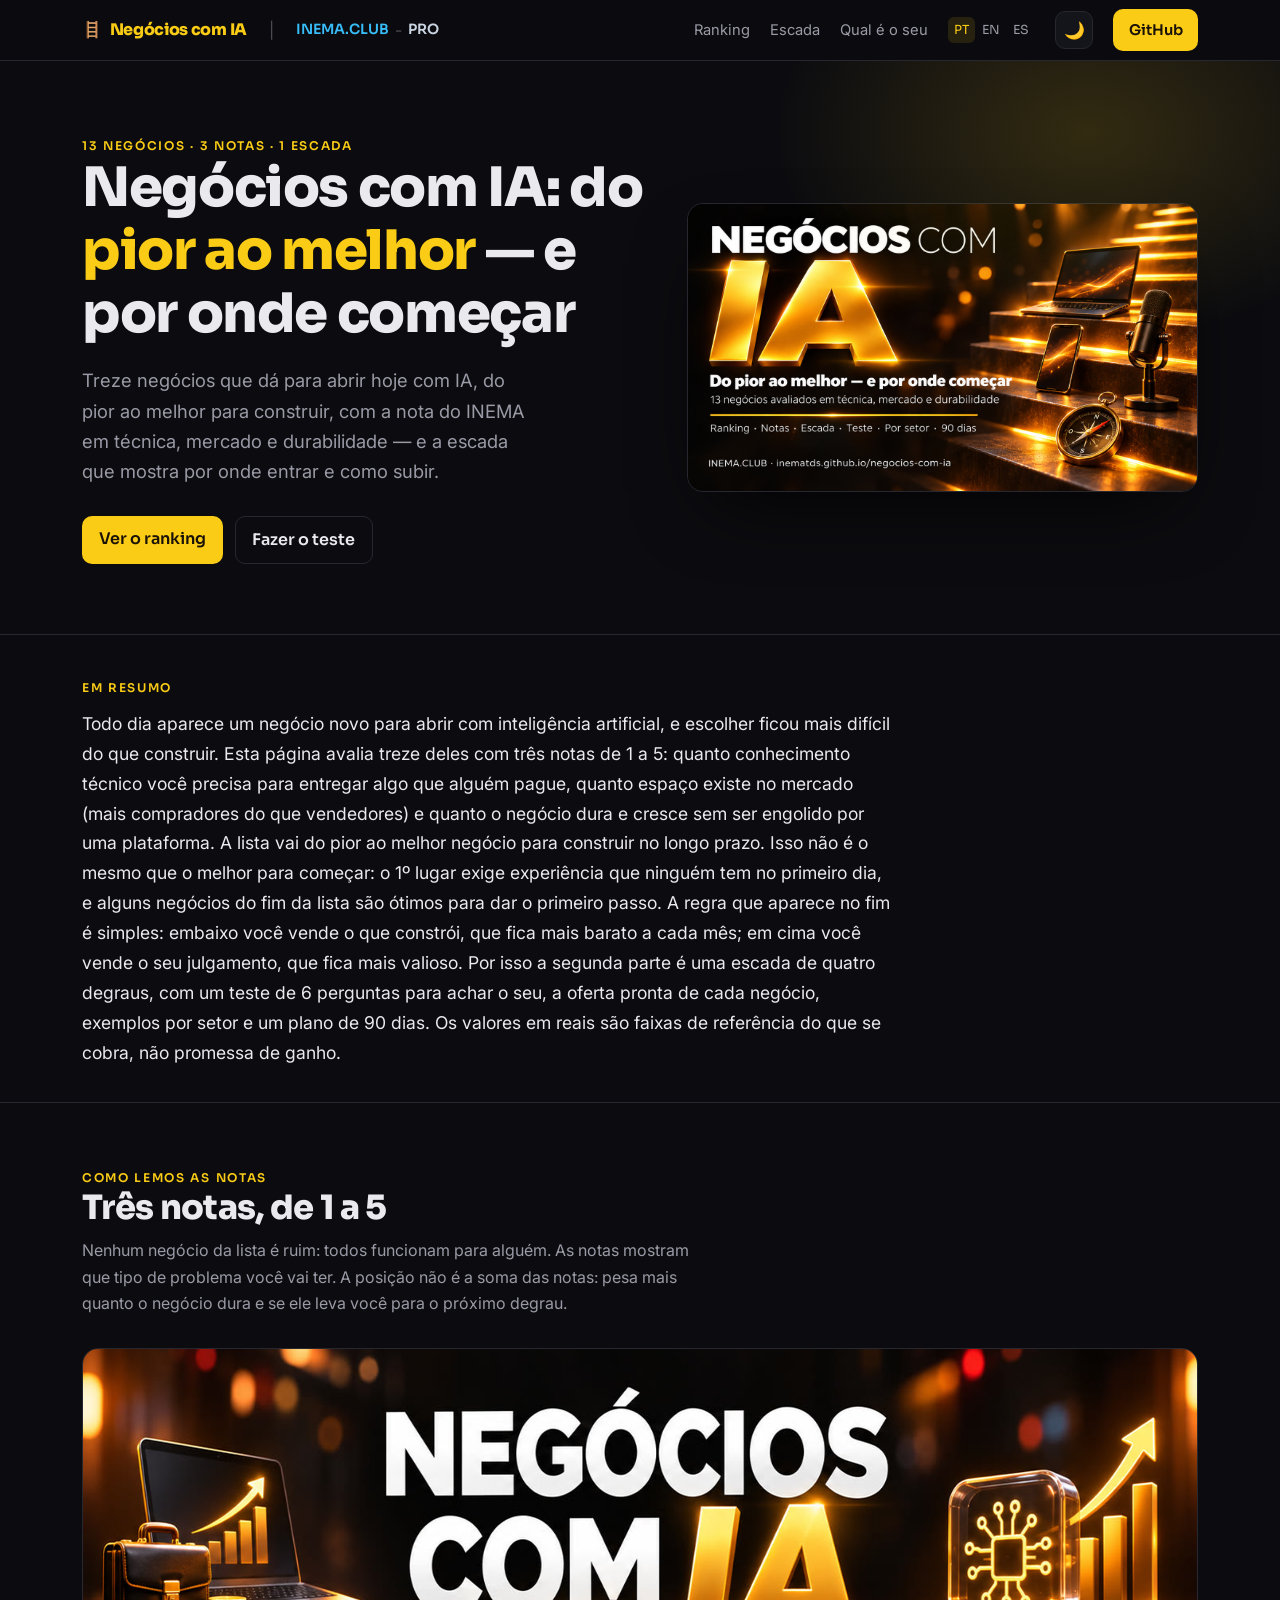
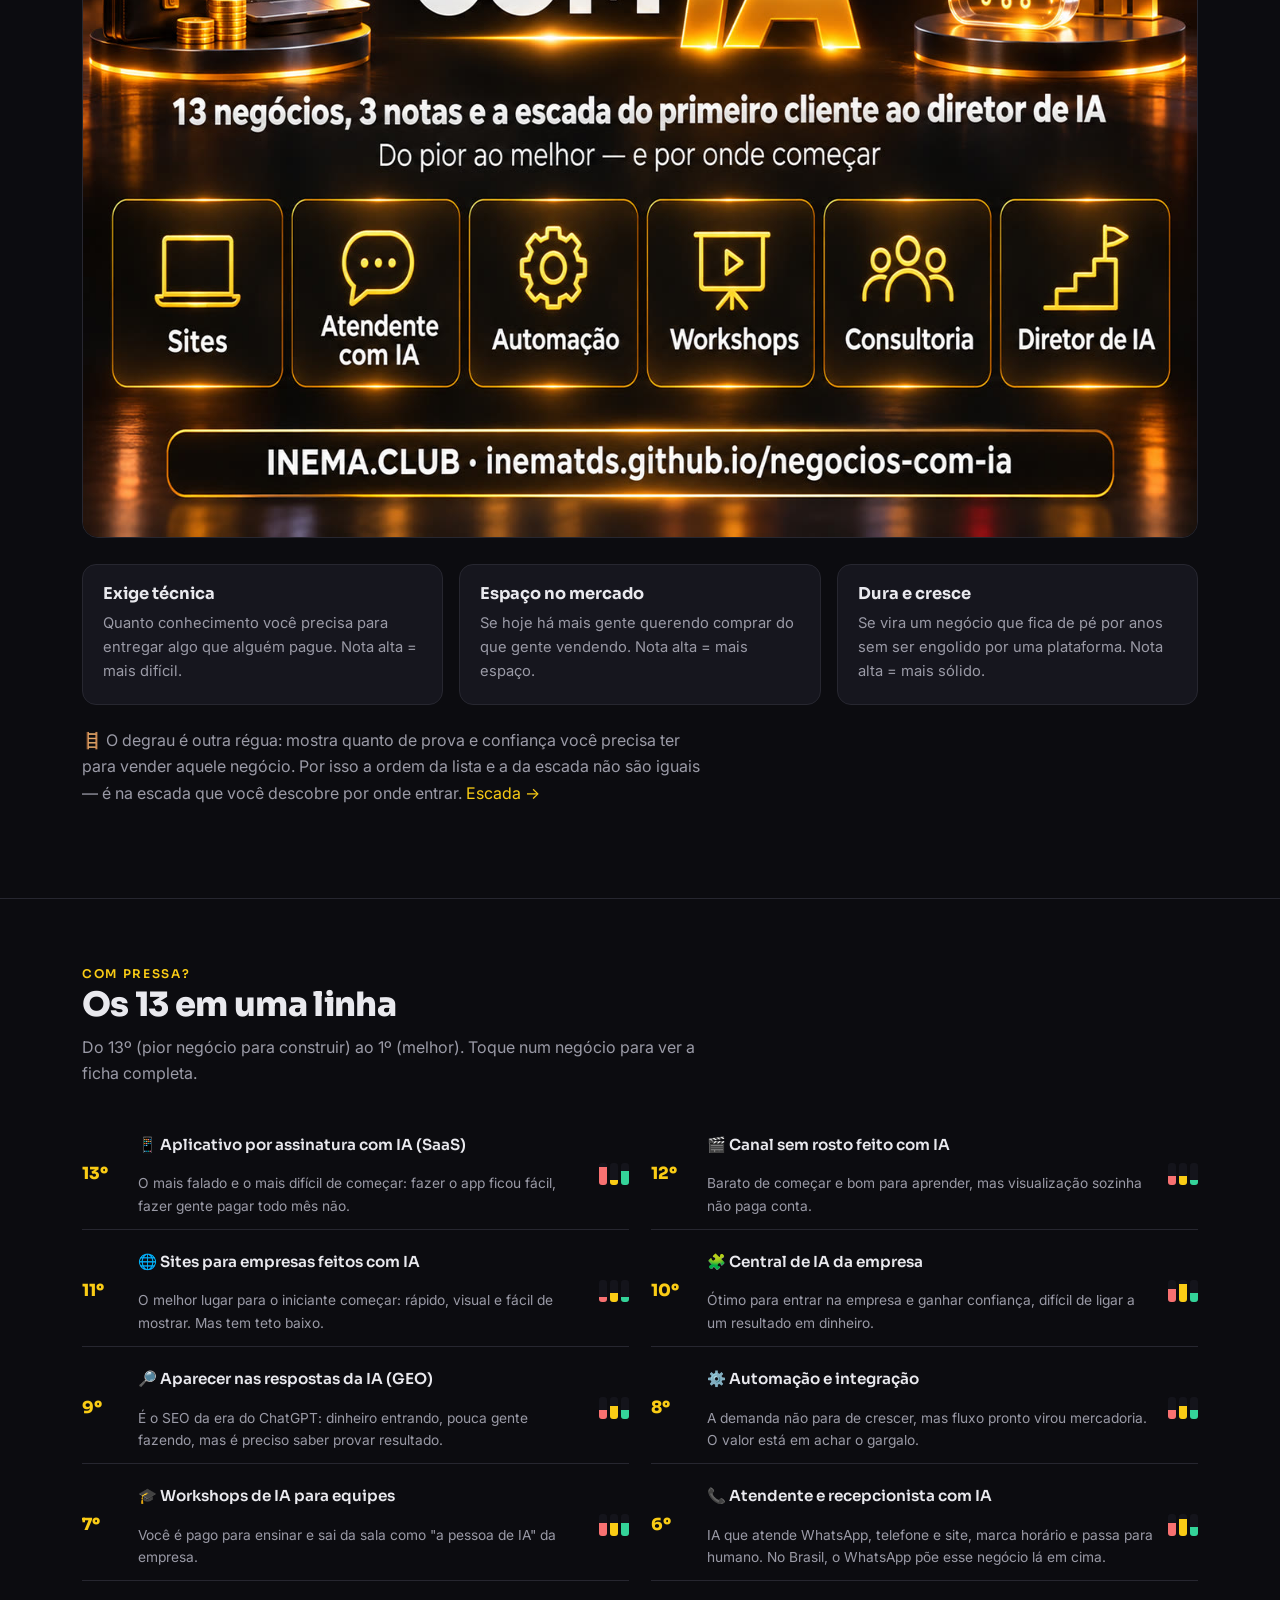
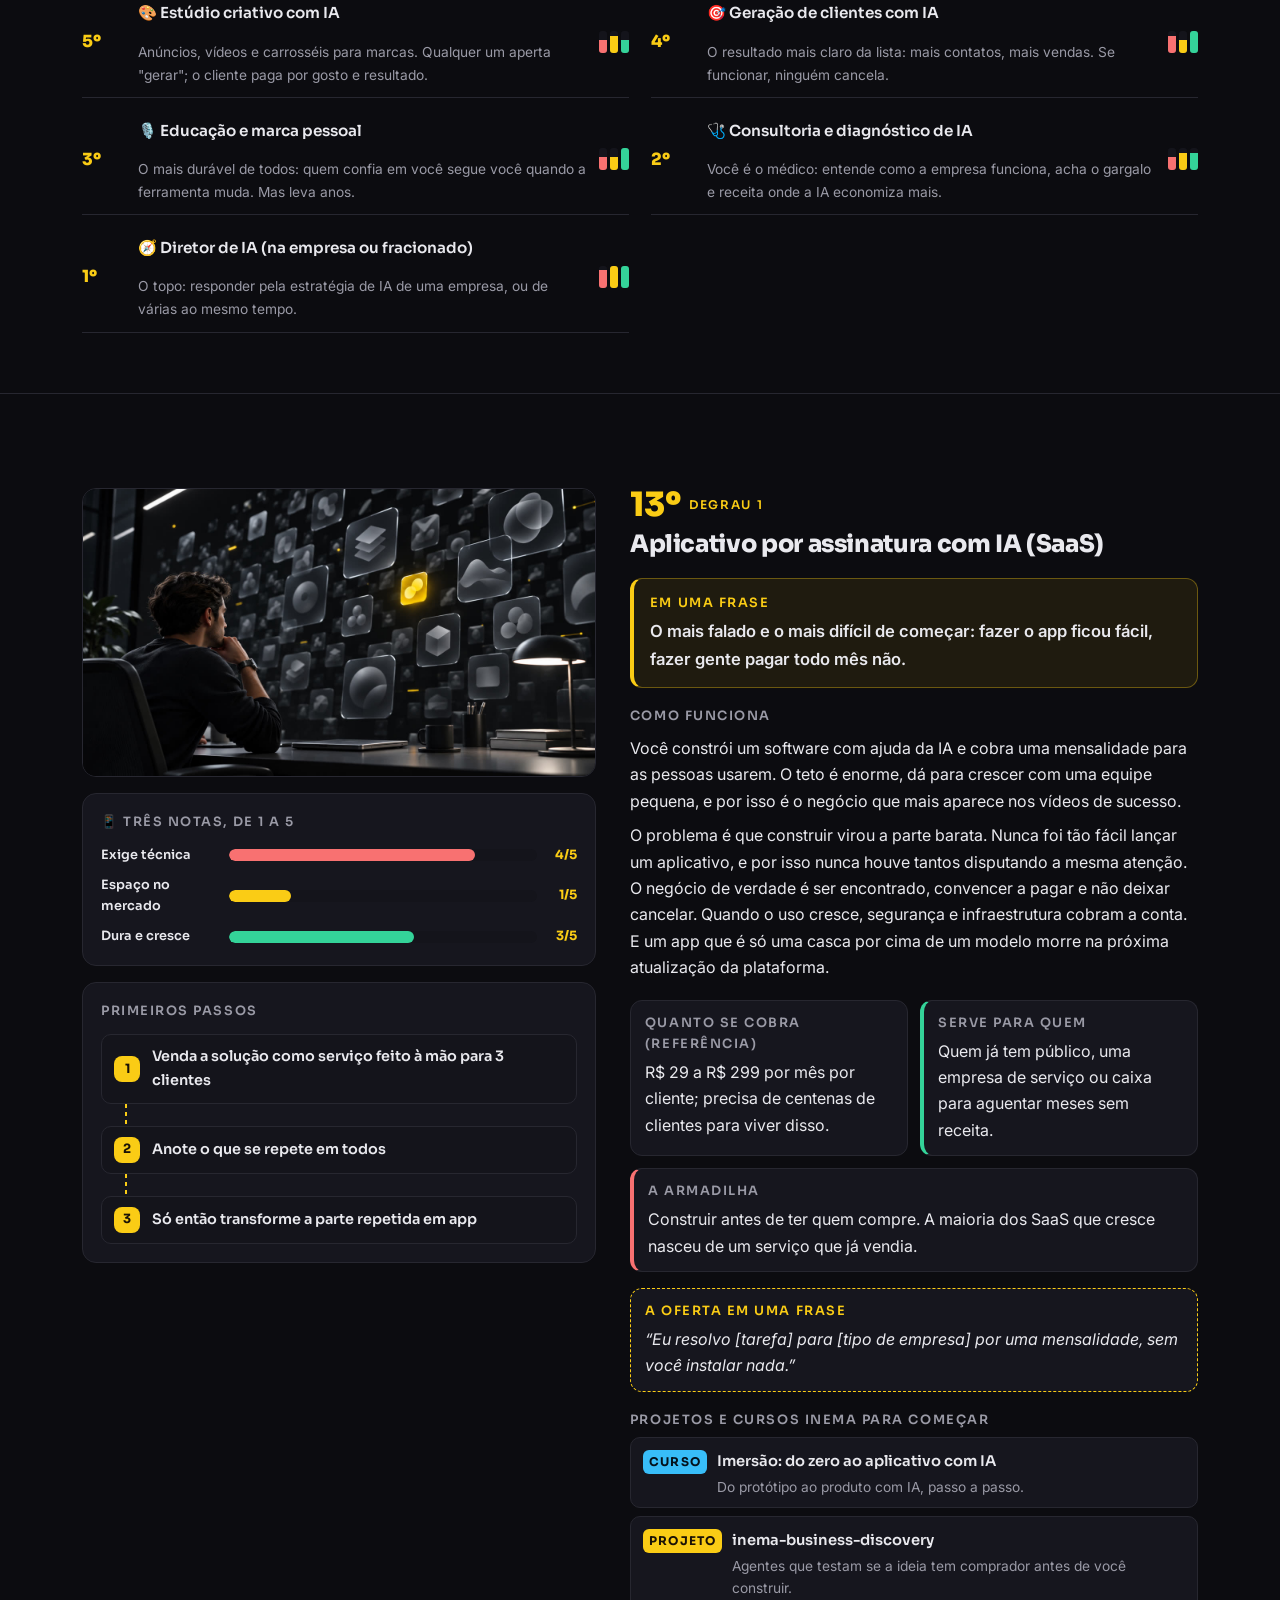
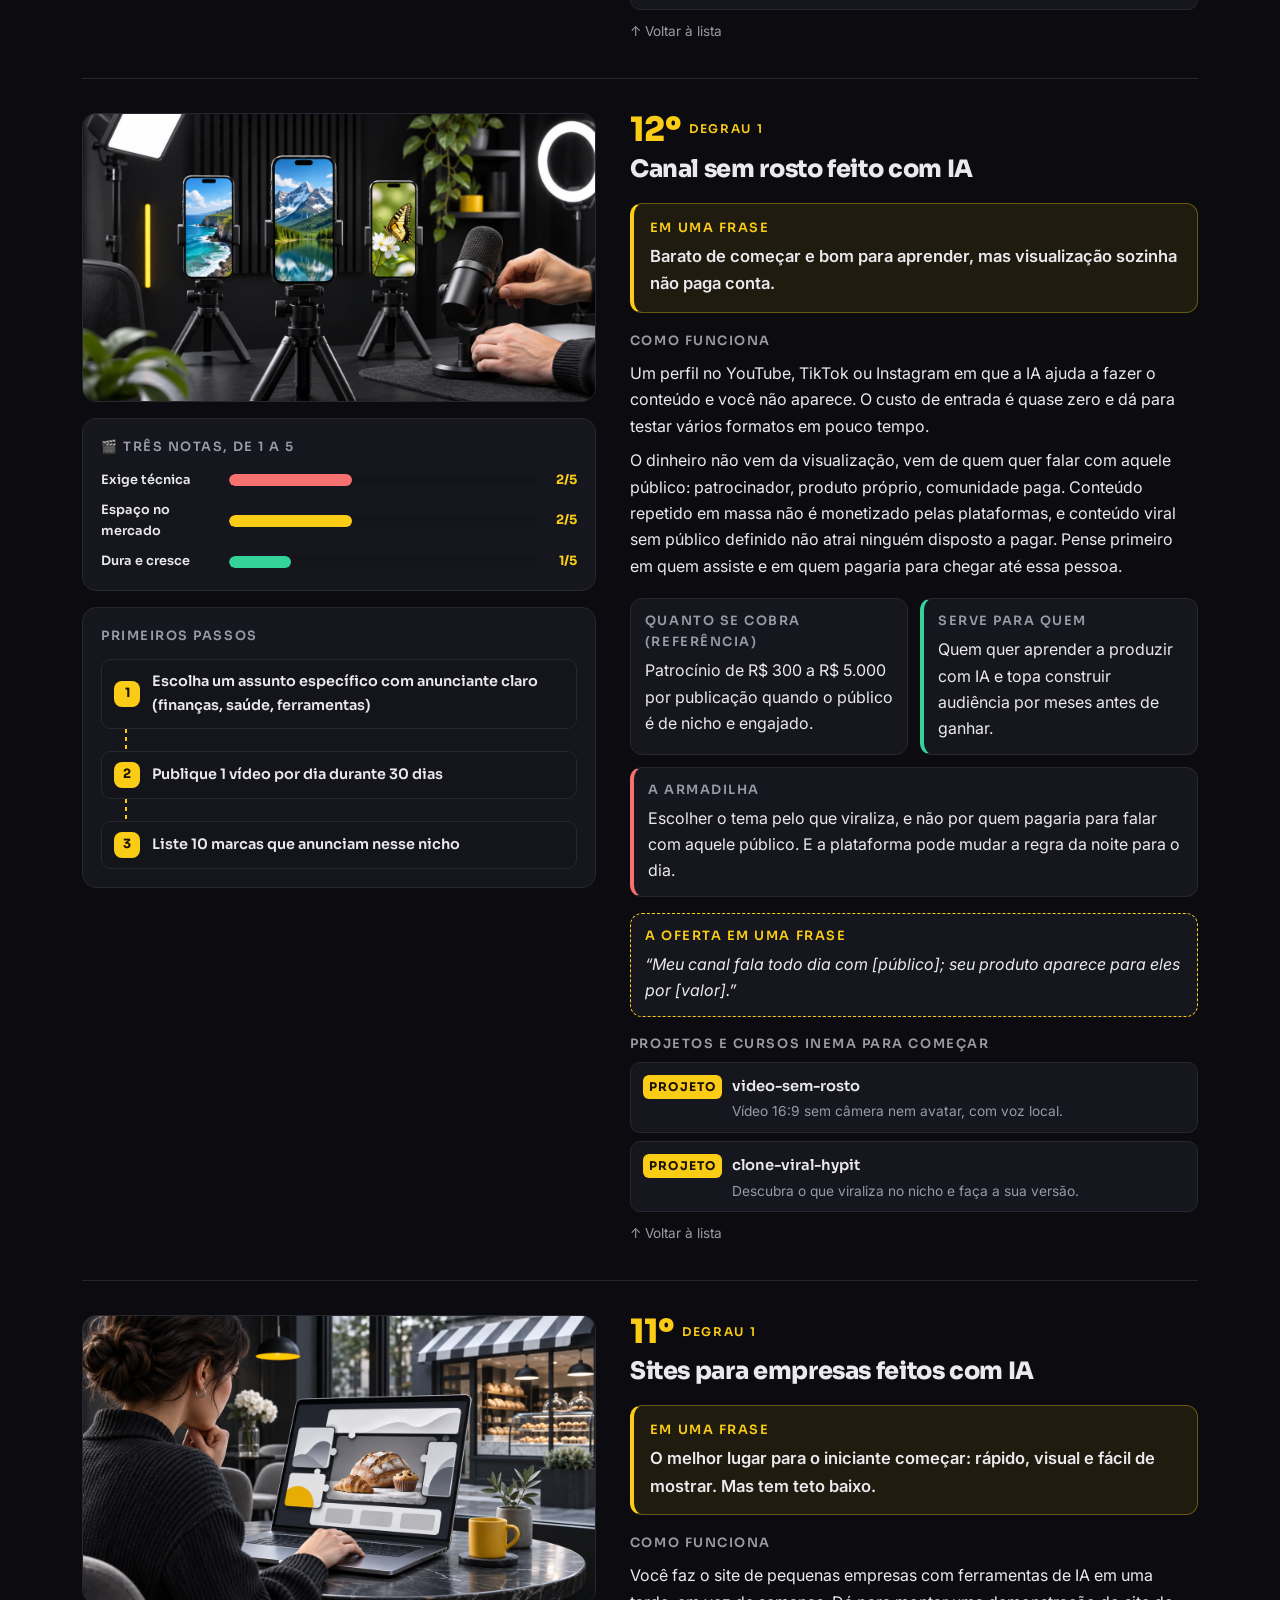
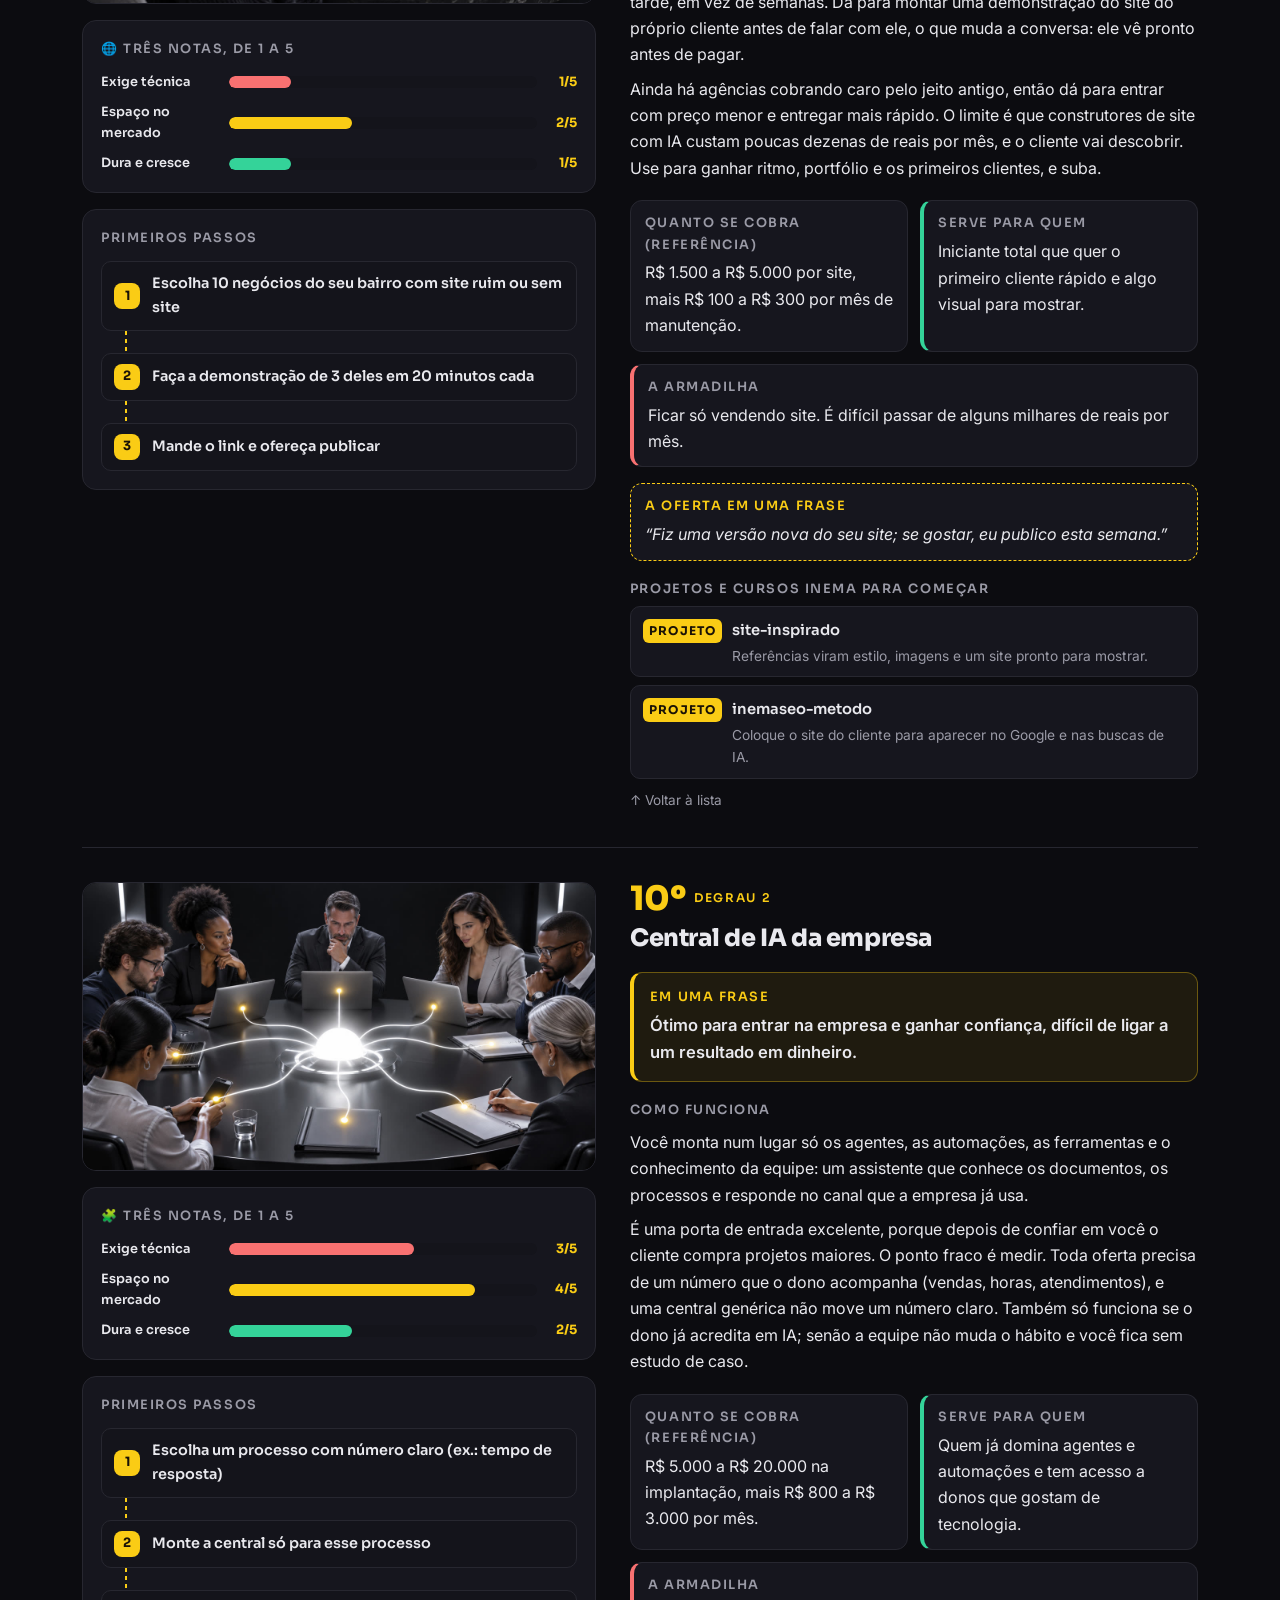
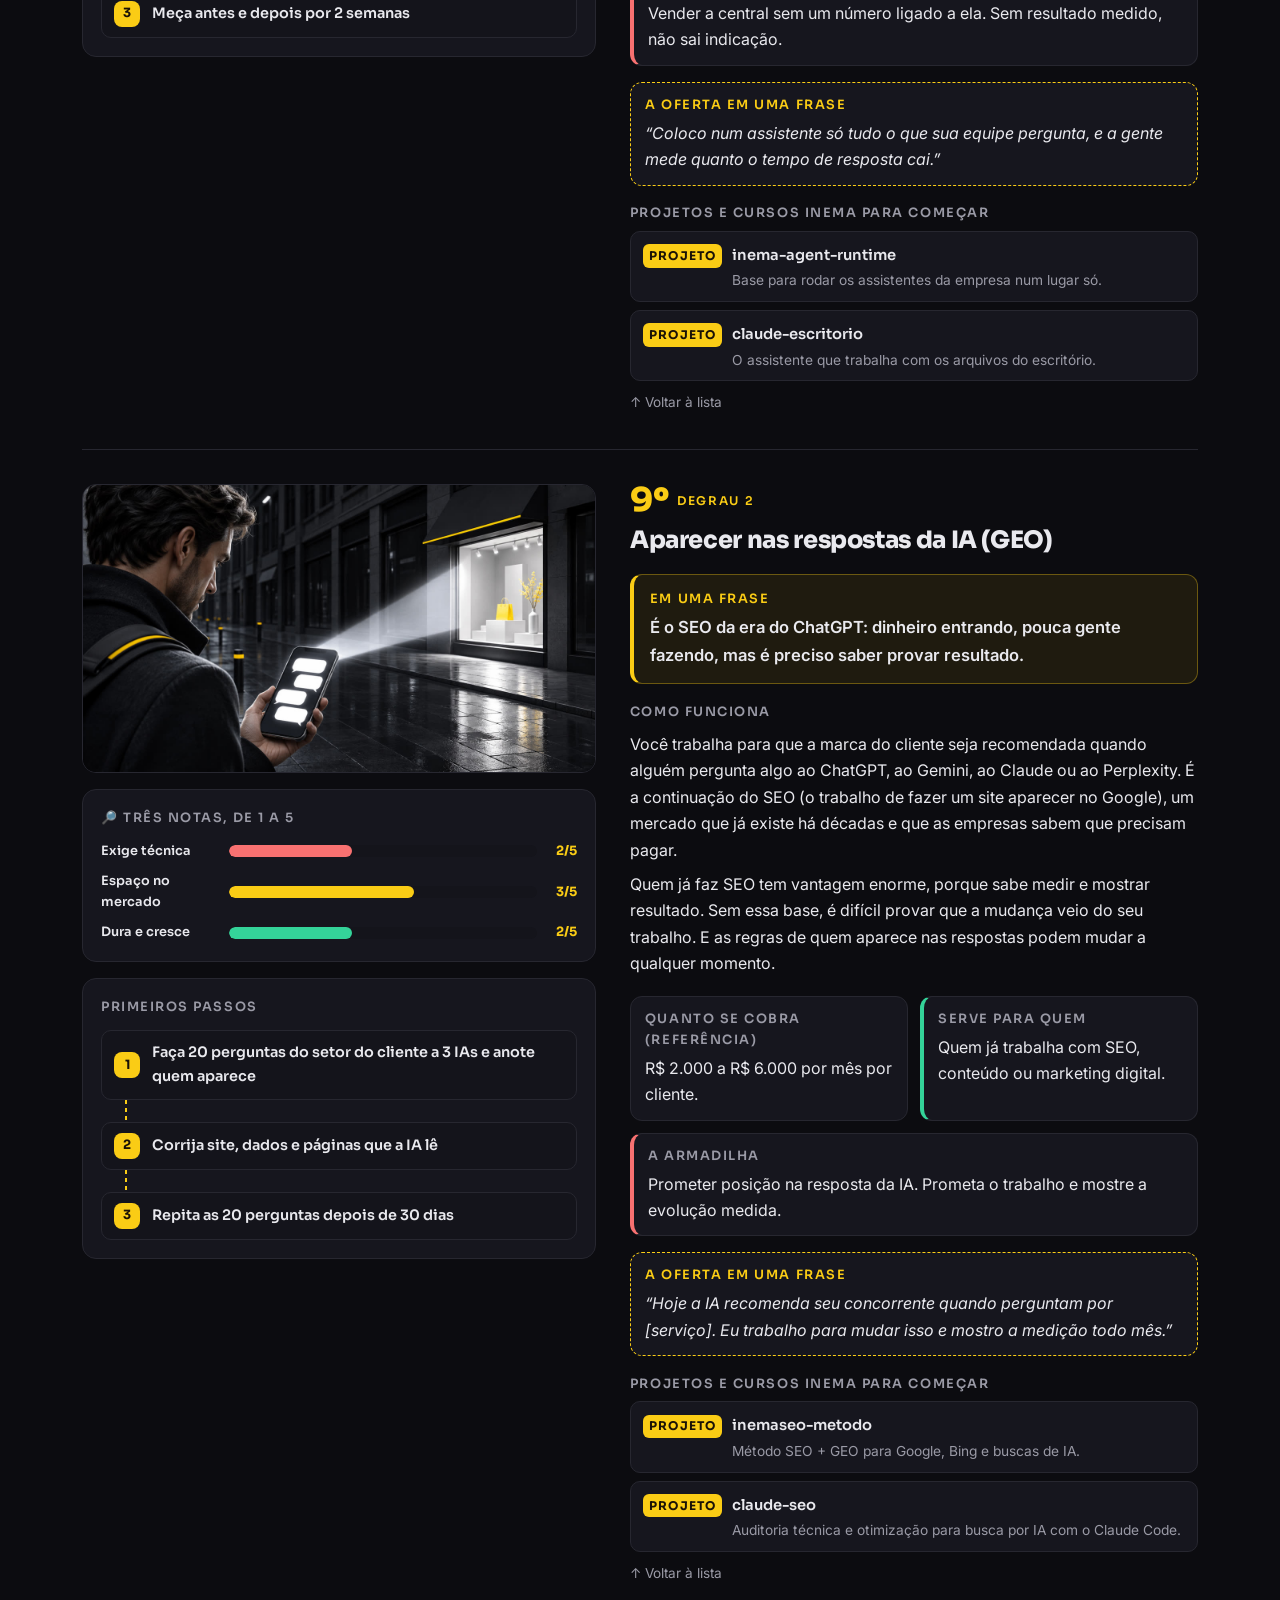
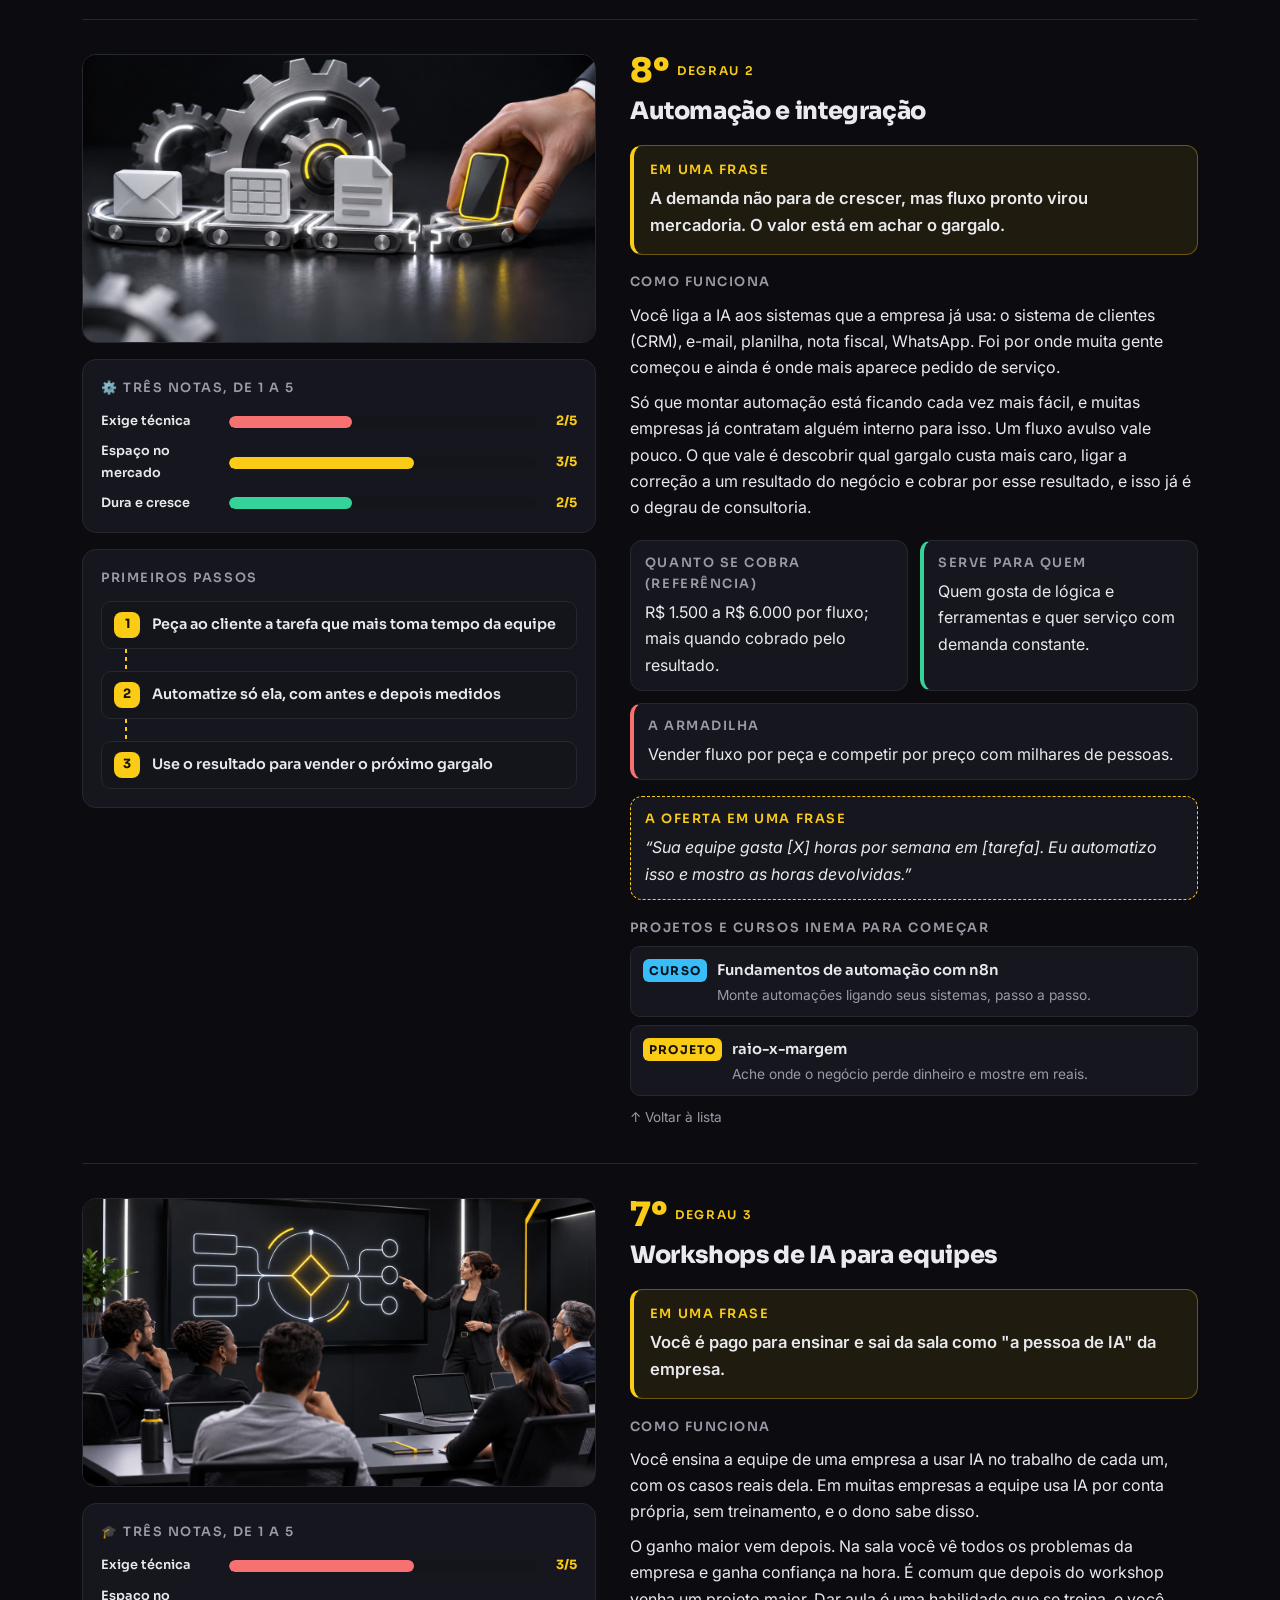
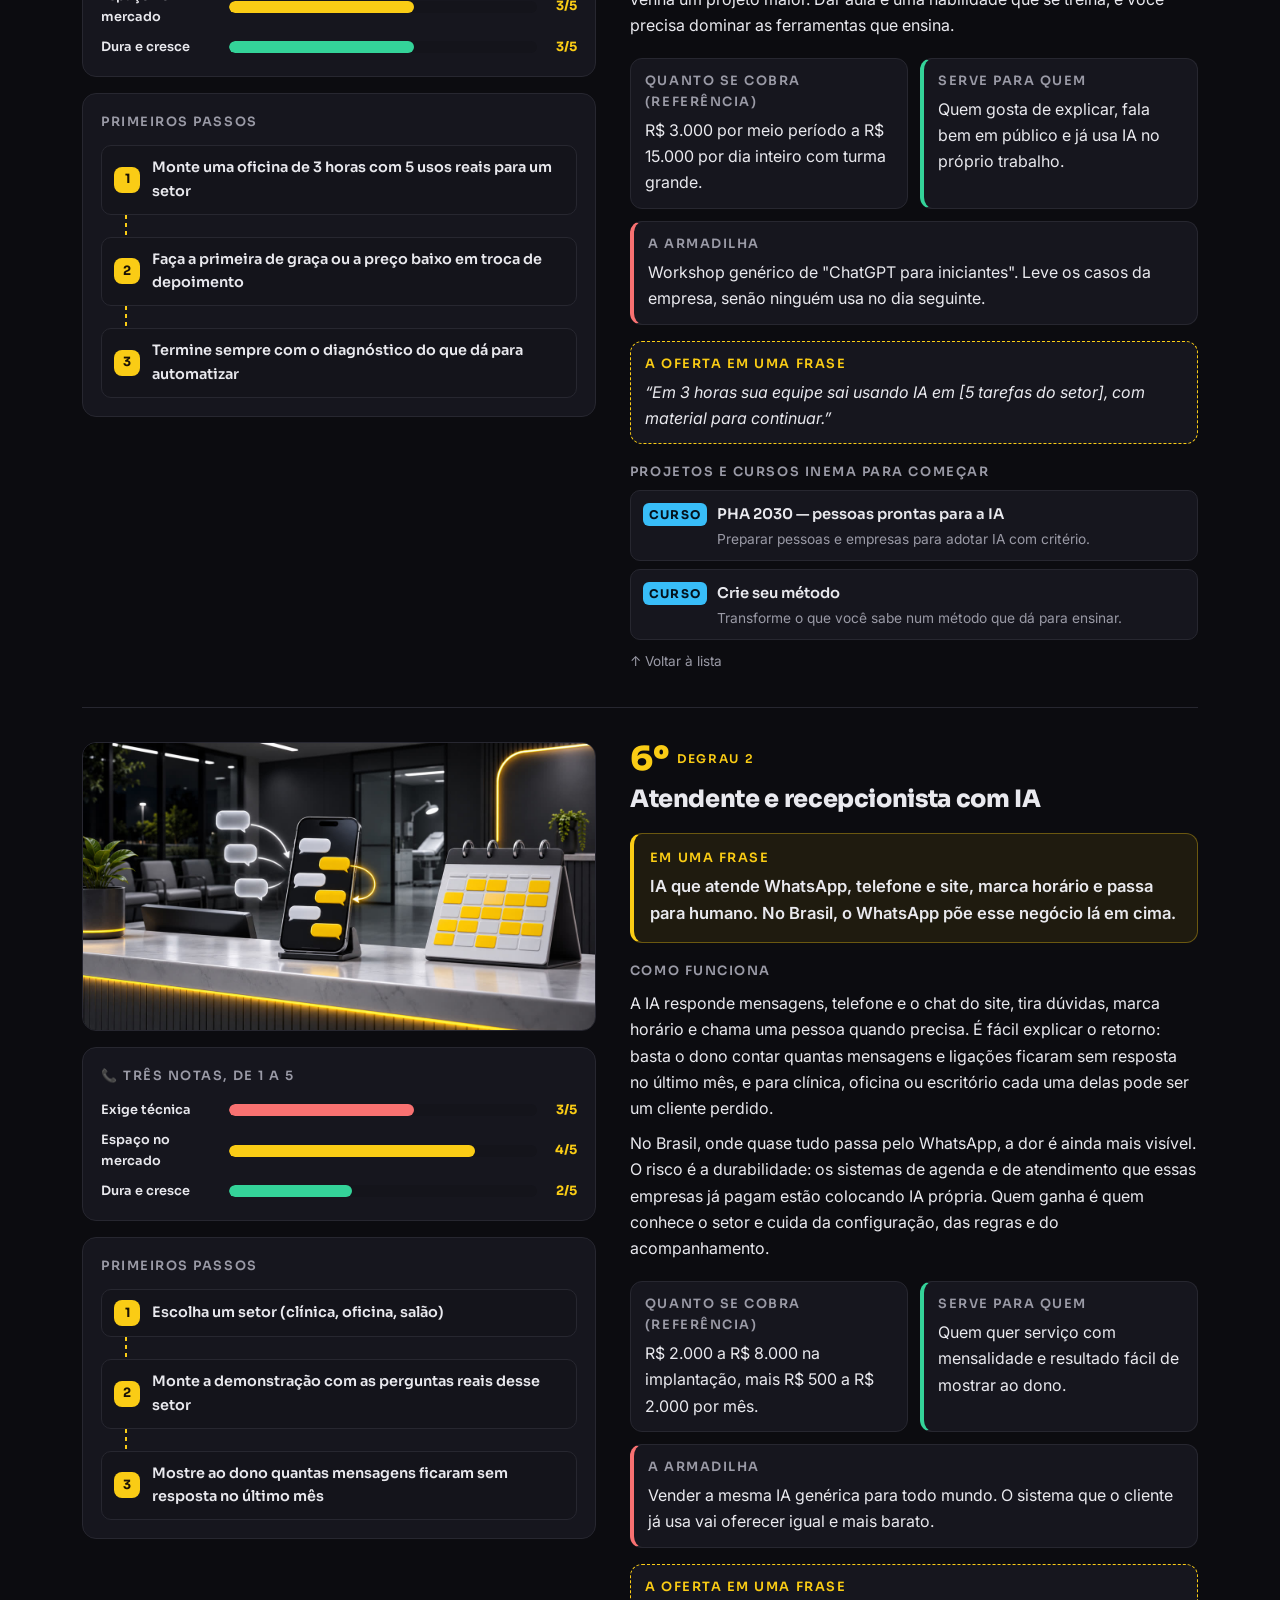
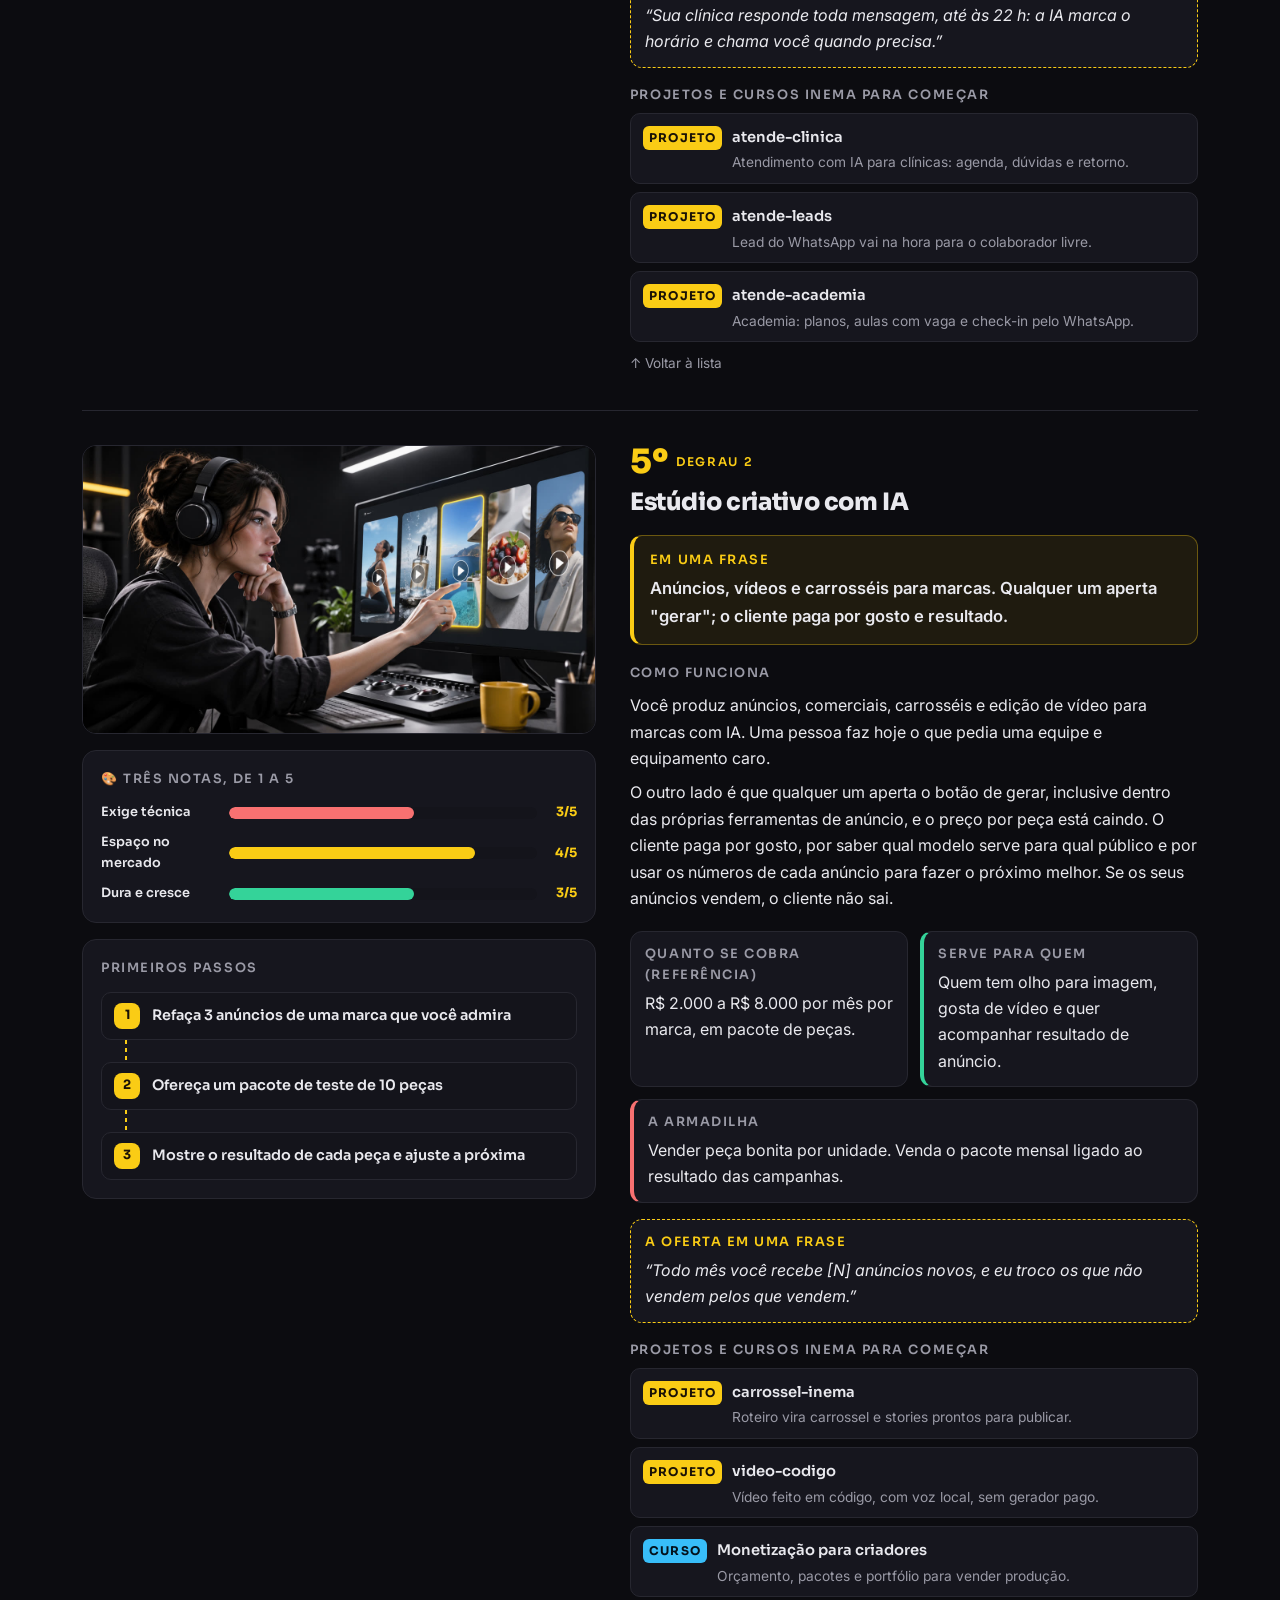
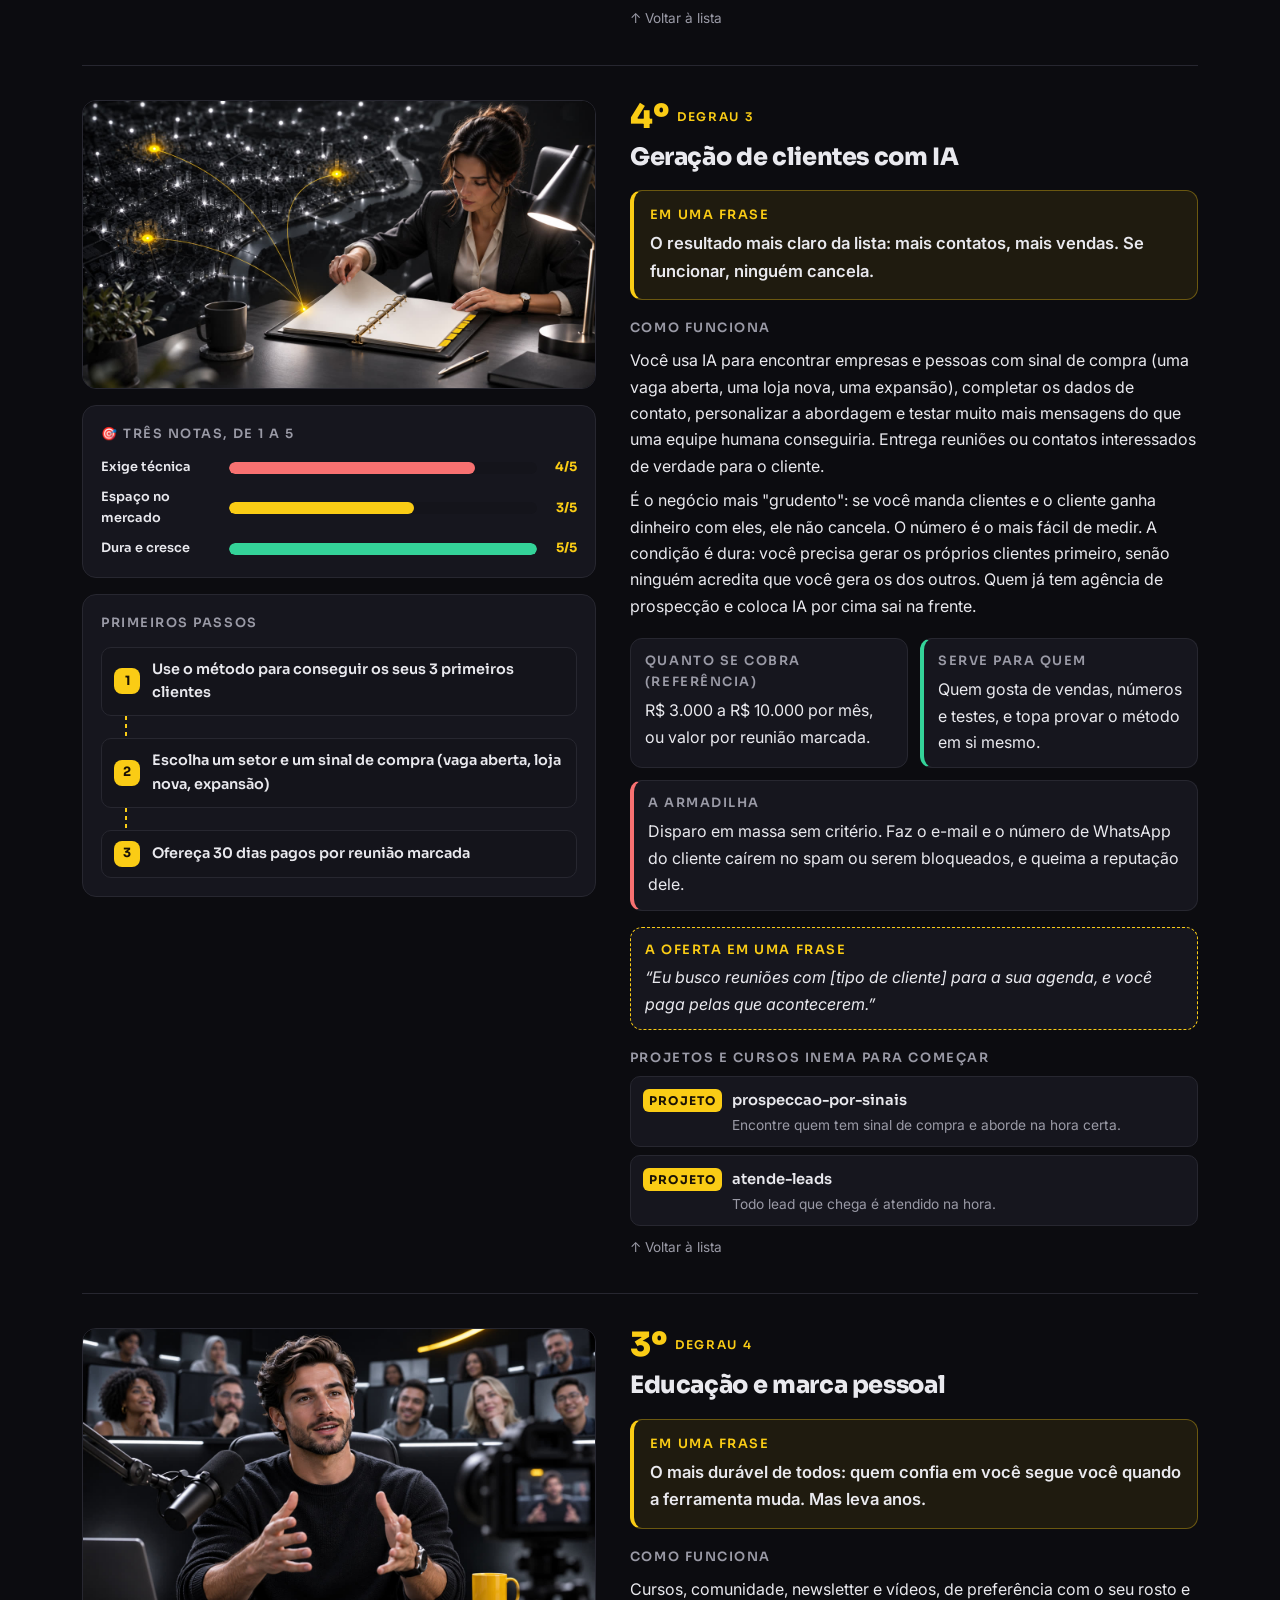
==== commit d0662c08: "Revisão: ranking do pior ao melhor negócio + por onde começar, teste cobre os 13, ofertas sem promes" ====
--- a/guia/index.html
+++ b/guia/index.html
@@ -3,9 +3,9 @@
 <head>
 <meta charset="utf-8">
 <meta name="viewport" content="width=device-width, initial-scale=1">
-<title>Negócios com IA: os 13 do pior ao melhor para começar — e a escada para subir</title>
+<title>Negócios com IA: os 13 do pior ao melhor — e por onde começar</title>
 <meta name="description" content="Treze negócios que dá para abrir com inteligência artificial, avaliados pelo INEMA em exigência técnica, espaço no mercado e durabilidade. Mais um diagnóstico de 6 perguntas, fichas de oferta por setor e um plano de 90 dias.">
-<meta property="og:title" content="Negócios com IA: os 13 do pior ao melhor para começar — e a escada para subir">
+<meta property="og:title" content="Negócios com IA: os 13 do pior ao melhor — e por onde começar">
 <meta property="og:description" content="Treze negócios que dá para abrir com inteligência artificial, avaliados pelo INEMA em exigência técnica, espaço no mercado e durabilidade. Mais um diagnóstico de 6 perguntas, fichas de oferta por setor e um plano de 90 dias.">
 <meta property="og:image" content="https://inematds.github.io/negocios-com-ia/guia/assets/banner.jpg">
 <link rel="canonical" href="https://inematds.github.io/negocios-com-ia/guia/">
@@ -178,6 +178,10 @@
 .det .pn a.nx{text-align:right;grid-column:2}
 @media(max-width:560px){.det .pn{grid-template-columns:1fr}.det .pn a.nx{grid-column:1}}
 
+.q .lbl,.facts .f small,.ofr small,.q .curta small,.diag .dt{font-size:.8rem!important}
+ul.rel .tp{font-size:.75rem!important}
+.rk li a{display:block;padding:.35em 0;min-height:40px}
+.esc .dg li a{display:block;padding:.45em 0}
 /* notas */
 .nt{display:grid;gap:9px}
 .nt .r{display:grid;grid-template-columns:118px minmax(0,1fr) 30px;gap:10px;align-items:center;font-family:Sora;font-size:.8rem;font-weight:600}
@@ -266,26 +270,27 @@
 <header class="hero" id="top"><div class="glow"></div><div class="wrap">
   <div>
     <span class="chip">13 negócios · 3 notas · 1 escada</span>
-    <h1>Negócios com IA: do <span class="amb">pior ao melhor</span> para começar</h1>
-    <p class="lead">Treze negócios que dá para abrir hoje com IA, com a nota do INEMA em técnica, mercado e durabilidade — e o caminho para subir de um para o outro.</p>
+    <h1>Negócios com IA: do <span class="amb">pior ao melhor</span> — e por onde começar</h1>
+    <p class="lead">Treze negócios que dá para abrir hoje com IA, do pior ao melhor para construir, com a nota do INEMA em técnica, mercado e durabilidade — e a escada que mostra por onde entrar e como subir.</p>
     <div class="cta"><a class="btn" href="#lista">Ver o ranking</a><a class="btn ghost" href="escada/#teste">Fazer o teste</a></div>
   </div>
   <figure><img src="assets/banner.jpg" alt="Banner Negócios com IA: do pior ao melhor para começar" width="1400" height="788"></figure>
 </div></header>
 <section class="resumo"><div class="wrap">
   <span class="chip">Em resumo</span>
-  <p>Todo dia aparece um negócio novo para abrir com inteligência artificial, e escolher ficou mais difícil do que construir. Esta página avalia treze deles com três notas de 1 a 5: quanto conhecimento técnico você precisa para entregar algo que alguém pague, quanto espaço existe no mercado (mais compradores do que vendedores) e quanto o negócio dura e cresce sem ser engolido por uma plataforma. A lista vai do pior para o melhor para quem está começando. A regra que aparece no fim é simples: embaixo você vende o que constrói, que fica mais barato a cada mês; em cima você vende o seu julgamento, que fica mais valioso. Por isso a segunda parte é uma escada de quatro degraus, com um teste de 6 perguntas para achar o seu, a oferta pronta de cada negócio, exemplos por setor e um plano de 90 dias. Os valores em reais são faixas de referência do que se cobra, não promessa de ganho.</p>
+  <p>Todo dia aparece um negócio novo para abrir com inteligência artificial, e escolher ficou mais difícil do que construir. Esta página avalia treze deles com três notas de 1 a 5: quanto conhecimento técnico você precisa para entregar algo que alguém pague, quanto espaço existe no mercado (mais compradores do que vendedores) e quanto o negócio dura e cresce sem ser engolido por uma plataforma. A lista vai do pior ao melhor negócio para construir no longo prazo. Isso não é o mesmo que o melhor para começar: o 1º lugar exige experiência que ninguém tem no primeiro dia, e alguns negócios do fim da lista são ótimos para dar o primeiro passo. A regra que aparece no fim é simples: embaixo você vende o que constrói, que fica mais barato a cada mês; em cima você vende o seu julgamento, que fica mais valioso. Por isso a segunda parte é uma escada de quatro degraus, com um teste de 6 perguntas para achar o seu, a oferta pronta de cada negócio, exemplos por setor e um plano de 90 dias. Os valores em reais são faixas de referência do que se cobra, não promessa de ganho.</p>
 </div></section>
 <section id="notas"><div class="wrap">
-  <span class="chip">Como lemos as notas</span><h2>Três notas, de 1 a 5</h2><p class="sub">Nenhum negócio da lista é ruim: todos funcionam para alguém. As notas mostram que tipo de problema você vai ter.</p>
+  <span class="chip">Como lemos as notas</span><h2>Três notas, de 1 a 5</h2><p class="sub">Nenhum negócio da lista é ruim: todos funcionam para alguém. As notas mostram que tipo de problema você vai ter. A posição não é a soma das notas: pesa mais quanto o negócio dura e se ele leva você para o próximo degrau.</p>
   <figure class="big"><img src="assets/banner-grade.jpg" alt="Banner Negócios com IA: do pior ao melhor para começar" loading="lazy" width="1400" height="788"></figure>
   <div class="grid g4" style="grid-template-columns:repeat(auto-fit,minmax(220px,1fr))"><div class="card"><h3>Exige técnica</h3><p>Quanto conhecimento você precisa para entregar algo que alguém pague. Nota alta = mais difícil.</p></div><div class="card"><h3>Espaço no mercado</h3><p>Se hoje há mais gente querendo comprar do que gente vendendo. Nota alta = mais espaço.</p></div><div class="card"><h3>Dura e cresce</h3><p>Se vira um negócio que fica de pé por anos sem ser engolido por uma plataforma. Nota alta = mais sólido.</p></div></div>
+  <p class="sub" style="margin-top:1.4em">🪜 O degrau é outra régua: mostra quanto de prova e confiança você precisa ter para vender aquele negócio. Por isso a ordem da lista e a da escada não são iguais — é na escada que você descobre por onde entrar. <a href="escada/#degraus">Escada →</a></p>
 </div></section>
 <section id="lista" class="rk"><div class="wrap">
-  <span class="chip">Com pressa?</span><h2>Os 13 em uma linha</h2><p class="sub">Do 13º (pior para começar) ao 1º (melhor). Toque num negócio para ver a ficha completa.</p>
-  <ol><li><span class="p">13º</span><div><a href="#n13">📱 Aplicativo por assinatura com IA (SaaS)</a><span class="c">O mais falado e o mais difícil de começar: fazer o app ficou fácil, fazer gente pagar todo mês não.</span></div><span class="mini" aria-label="4/1/3"><i class="tec" style="--h:80%"></i><i class="mer" style="--h:20%"></i><i class="dur" style="--h:60%"></i></span></li><li><span class="p">12º</span><div><a href="#n12">🎬 Canal sem rosto feito com IA</a><span class="c">Barato de começar e bom para aprender, mas visualização sozinha não paga conta.</span></div><span class="mini" aria-label="2/2/1"><i class="tec" style="--h:40%"></i><i class="mer" style="--h:40%"></i><i class="dur" style="--h:20%"></i></span></li><li><span class="p">11º</span><div><a href="#n11">🌐 Sites para empresas feitos com IA</a><span class="c">O melhor lugar para o iniciante começar: rápido, visual e fácil de mostrar. Mas tem teto baixo.</span></div><span class="mini" aria-label="1/2/1"><i class="tec" style="--h:20%"></i><i class="mer" style="--h:40%"></i><i class="dur" style="--h:20%"></i></span></li><li><span class="p">10º</span><div><a href="#n10">🧩 Central de IA da empresa</a><span class="c">Ótimo para entrar na empresa e ganhar confiança, difícil de ligar a um resultado em dinheiro.</span></div><span class="mini" aria-label="3/4/2"><i class="tec" style="--h:60%"></i><i class="mer" style="--h:80%"></i><i class="dur" style="--h:40%"></i></span></li><li><span class="p">9º</span><div><a href="#n09">🔎 Aparecer nas respostas da IA (GEO)</a><span class="c">É o SEO da era do ChatGPT: dinheiro entrando, pouca gente fazendo, mas é preciso saber provar resultado.</span></div><span class="mini" aria-label="2/3/2"><i class="tec" style="--h:40%"></i><i class="mer" style="--h:60%"></i><i class="dur" style="--h:40%"></i></span></li><li><span class="p">8º</span><div><a href="#n08">⚙️ Automação e integração</a><span class="c">A demanda não para de crescer, mas fluxo pronto virou mercadoria. O valor está em achar o gargalo.</span></div><span class="mini" aria-label="2/3/2"><i class="tec" style="--h:40%"></i><i class="mer" style="--h:60%"></i><i class="dur" style="--h:40%"></i></span></li><li><span class="p">7º</span><div><a href="#n07">🎓 Workshops de IA para equipes</a><span class="c">Você é pago para ensinar e sai da sala como &quot;a pessoa de IA&quot; da empresa.</span></div><span class="mini" aria-label="3/3/3"><i class="tec" style="--h:60%"></i><i class="mer" style="--h:60%"></i><i class="dur" style="--h:60%"></i></span></li><li><span class="p">6º</span><div><a href="#n06">📞 Atendente e recepcionista com IA</a><span class="c">IA que atende WhatsApp, telefone e site, marca horário e passa para humano. No Brasil, o WhatsApp põe esse negócio lá em cima.</span></div><span class="mini" aria-label="3/4/2"><i class="tec" style="--h:60%"></i><i class="mer" style="--h:80%"></i><i class="dur" style="--h:40%"></i></span></li><li><span class="p">5º</span><div><a href="#n05">🎨 Estúdio criativo com IA</a><span class="c">Anúncios, vídeos e carrosséis para marcas. Qualquer um aperta &quot;gerar&quot;; o cliente paga por gosto e resultado.</span></div><span class="mini" aria-label="3/4/3"><i class="tec" style="--h:60%"></i><i class="mer" style="--h:80%"></i><i class="dur" style="--h:60%"></i></span></li><li><span class="p">4º</span><div><a href="#n04">🎯 Geração de clientes (leads) com IA</a><span class="c">O resultado mais claro da lista: mais contatos, mais vendas. Se funcionar, ninguém cancela.</span></div><span class="mini" aria-label="4/3/5"><i class="tec" style="--h:80%"></i><i class="mer" style="--h:60%"></i><i class="dur" style="--h:100%"></i></span></li><li><span class="p">3º</span><div><a href="#n03">🎙️ Educação e marca pessoal</a><span class="c">O mais durável de todos: quem confia em você segue você quando a ferramenta muda. Mas leva anos.</span></div><span class="mini" aria-label="3/3/5"><i class="tec" style="--h:60%"></i><i class="mer" style="--h:60%"></i><i class="dur" style="--h:100%"></i></span></li><li><span class="p">2º</span><div><a href="#n02">🩺 Consultoria e diagnóstico de IA</a><span class="c">Você é o médico: entende como a empresa funciona, acha o gargalo e receita onde a IA economiza mais.</span></div><span class="mini" aria-label="3/4/4"><i class="tec" style="--h:60%"></i><i class="mer" style="--h:80%"></i><i class="dur" style="--h:80%"></i></span></li><li><span class="p">1º</span><div><a href="#n01">🧭 Diretor de IA (na empresa ou fracionado)</a><span class="c">O topo: responder pela estratégia de IA de uma empresa, ou de várias ao mesmo tempo.</span></div><span class="mini" aria-label="4/5/5"><i class="tec" style="--h:80%"></i><i class="mer" style="--h:100%"></i><i class="dur" style="--h:100%"></i></span></li></ol>
+  <span class="chip">Com pressa?</span><h2>Os 13 em uma linha</h2><p class="sub">Do 13º (pior negócio para construir) ao 1º (melhor). Toque num negócio para ver a ficha completa.</p>
+  <ol><li><span class="p">13º</span><div><a href="#n13">📱 Aplicativo por assinatura com IA (SaaS)</a><span class="c">O mais falado e o mais difícil de começar: fazer o app ficou fácil, fazer gente pagar todo mês não.</span></div><span class="mini" aria-label="4/1/3"><i class="tec" style="--h:80%"></i><i class="mer" style="--h:20%"></i><i class="dur" style="--h:60%"></i></span></li><li><span class="p">12º</span><div><a href="#n12">🎬 Canal sem rosto feito com IA</a><span class="c">Barato de começar e bom para aprender, mas visualização sozinha não paga conta.</span></div><span class="mini" aria-label="2/2/1"><i class="tec" style="--h:40%"></i><i class="mer" style="--h:40%"></i><i class="dur" style="--h:20%"></i></span></li><li><span class="p">11º</span><div><a href="#n11">🌐 Sites para empresas feitos com IA</a><span class="c">O melhor lugar para o iniciante começar: rápido, visual e fácil de mostrar. Mas tem teto baixo.</span></div><span class="mini" aria-label="1/2/1"><i class="tec" style="--h:20%"></i><i class="mer" style="--h:40%"></i><i class="dur" style="--h:20%"></i></span></li><li><span class="p">10º</span><div><a href="#n10">🧩 Central de IA da empresa</a><span class="c">Ótimo para entrar na empresa e ganhar confiança, difícil de ligar a um resultado em dinheiro.</span></div><span class="mini" aria-label="3/4/2"><i class="tec" style="--h:60%"></i><i class="mer" style="--h:80%"></i><i class="dur" style="--h:40%"></i></span></li><li><span class="p">9º</span><div><a href="#n09">🔎 Aparecer nas respostas da IA (GEO)</a><span class="c">É o SEO da era do ChatGPT: dinheiro entrando, pouca gente fazendo, mas é preciso saber provar resultado.</span></div><span class="mini" aria-label="2/3/2"><i class="tec" style="--h:40%"></i><i class="mer" style="--h:60%"></i><i class="dur" style="--h:40%"></i></span></li><li><span class="p">8º</span><div><a href="#n08">⚙️ Automação e integração</a><span class="c">A demanda não para de crescer, mas fluxo pronto virou mercadoria. O valor está em achar o gargalo.</span></div><span class="mini" aria-label="2/3/2"><i class="tec" style="--h:40%"></i><i class="mer" style="--h:60%"></i><i class="dur" style="--h:40%"></i></span></li><li><span class="p">7º</span><div><a href="#n07">🎓 Workshops de IA para equipes</a><span class="c">Você é pago para ensinar e sai da sala como &quot;a pessoa de IA&quot; da empresa.</span></div><span class="mini" aria-label="3/3/3"><i class="tec" style="--h:60%"></i><i class="mer" style="--h:60%"></i><i class="dur" style="--h:60%"></i></span></li><li><span class="p">6º</span><div><a href="#n06">📞 Atendente e recepcionista com IA</a><span class="c">IA que atende WhatsApp, telefone e site, marca horário e passa para humano. No Brasil, o WhatsApp põe esse negócio lá em cima.</span></div><span class="mini" aria-label="3/4/2"><i class="tec" style="--h:60%"></i><i class="mer" style="--h:80%"></i><i class="dur" style="--h:40%"></i></span></li><li><span class="p">5º</span><div><a href="#n05">🎨 Estúdio criativo com IA</a><span class="c">Anúncios, vídeos e carrosséis para marcas. Qualquer um aperta &quot;gerar&quot;; o cliente paga por gosto e resultado.</span></div><span class="mini" aria-label="3/4/3"><i class="tec" style="--h:60%"></i><i class="mer" style="--h:80%"></i><i class="dur" style="--h:60%"></i></span></li><li><span class="p">4º</span><div><a href="#n04">🎯 Geração de clientes com IA</a><span class="c">O resultado mais claro da lista: mais contatos, mais vendas. Se funcionar, ninguém cancela.</span></div><span class="mini" aria-label="4/3/5"><i class="tec" style="--h:80%"></i><i class="mer" style="--h:60%"></i><i class="dur" style="--h:100%"></i></span></li><li><span class="p">3º</span><div><a href="#n03">🎙️ Educação e marca pessoal</a><span class="c">O mais durável de todos: quem confia em você segue você quando a ferramenta muda. Mas leva anos.</span></div><span class="mini" aria-label="3/3/5"><i class="tec" style="--h:60%"></i><i class="mer" style="--h:60%"></i><i class="dur" style="--h:100%"></i></span></li><li><span class="p">2º</span><div><a href="#n02">🩺 Consultoria e diagnóstico de IA</a><span class="c">Você é o médico: entende como a empresa funciona, acha o gargalo e receita onde a IA economiza mais.</span></div><span class="mini" aria-label="3/4/4"><i class="tec" style="--h:60%"></i><i class="mer" style="--h:80%"></i><i class="dur" style="--h:80%"></i></span></li><li><span class="p">1º</span><div><a href="#n01">🧭 Diretor de IA (na empresa ou fracionado)</a><span class="c">O topo: responder pela estratégia de IA de uma empresa, ou de várias ao mesmo tempo.</span></div><span class="mini" aria-label="4/5/5"><i class="tec" style="--h:80%"></i><i class="mer" style="--h:100%"></i><i class="dur" style="--h:100%"></i></span></li></ol>
 </div></section>
-<section id="negocios"><div class="wrap"><article class="q" id="n13"><div class="side"><figure><img src="assets/img/n13.jpg" alt="Ilustração do negócio: Aplicativo por assinatura com IA (SaaS)" loading="lazy" width="1280" height="720"></figure><div class="diag"><div class="dt">📱 Três notas, de 1 a 5</div><div class="nt"><div class="r tec"><span>Exige técnica</span><div class="tr"><div class="fl" style="--i:0;--w:80%"></div></div><b>4/5</b></div><div class="r mer"><span>Espaço no mercado</span><div class="tr"><div class="fl" style="--i:1;--w:20%"></div></div><b>1/5</b></div><div class="r dur"><span>Dura e cresce</span><div class="tr"><div class="fl" style="--i:2;--w:60%"></div></div><b>3/5</b></div></div></div><div class="diag"><div class="dt">Como começar em 7 dias</div><div class="df"><div class="st" data-i style="--i:0"><b>1</b>Venda a solução como serviço feito à mão para 3 clientes</div><div class="ar" data-i style="--i:1" aria-hidden="true"></div><div class="st" data-i style="--i:1"><b>2</b>Anote o que se repete em todos</div><div class="ar" data-i style="--i:2" aria-hidden="true"></div><div class="st" data-i style="--i:2"><b>3</b>Só então transforme a parte repetida em app</div></div></div></div><div><span class="pos"><span class="num">13º</span><span class="chip">Degrau 1</span></span><h3>Aplicativo por assinatura com IA (SaaS)</h3><div class="curta"><small>Em uma frase</small>O mais falado e o mais difícil de começar: fazer o app ficou fácil, fazer gente pagar todo mês não.</div><div class="lbl">Como funciona</div><div class="texto"><p>Você constrói um software com ajuda da IA e cobra uma mensalidade para as pessoas usarem. O teto é enorme, dá para crescer com uma equipe pequena, e por isso é o negócio que mais aparece nos vídeos de sucesso.</p><p>O problema é que construir virou a parte barata. Lançam-se milhares de aplicativos por semana e a atenção das pessoas não aumentou. O negócio de verdade é ser encontrado, convencer a pagar e não deixar cancelar. Quando o uso cresce, segurança e infraestrutura cobram a conta. E um app que é só uma casca por cima de um modelo morre na próxima atualização da plataforma.</p></div><div class="facts"><div class="f"><small>Quanto se cobra (referência)</small>R$ 29 a R$ 299 por mês por cliente; precisa de centenas de clientes para viver disso.</div><div class="f ok"><small>Serve para quem</small>Quem já tem público, uma empresa de serviço ou caixa para aguentar meses sem receita.</div><div class="f bad" style="grid-column:1/-1"><small>A armadilha</small>Construir antes de ter quem compre. A maioria dos SaaS que cresce nasceu de um serviço que já vendia.</div></div><div class="ofr"><small>A oferta em uma frase</small>“Eu resolvo [tarefa] para [tipo de empresa] por uma mensalidade, sem você instalar nada.”</div><div class="lbl">Projetos e cursos INEMA para começar</div><ul class="rel"><li><a href="https://inematds.github.io/vibecode-imersao/" target="_blank" rel="noopener"><span class="tp curso">Curso</span><span><span class="nm">Imersão Vibe Coding — do zero ao SaaS</span><span class="ds">Do protótipo ao produto com IA, passo a passo.</span></span></a></li><li><a href="https://inematds.github.io/inema-business-discovery/guia/" target="_blank" rel="noopener"><span class="tp projeto">Projeto</span><span><span class="nm">inema-business-discovery</span><span class="ds">Agentes que testam se a ideia tem comprador antes de você construir.</span></span></a></li></ul><a class="topo" href="#lista">↑ Voltar à lista</a></div></article><article class="q" id="n12"><div class="side"><figure><img src="assets/img/n12.jpg" alt="Ilustração do negócio: Canal sem rosto feito com IA" loading="lazy" width="1280" height="720"></figure><div class="diag"><div class="dt">🎬 Três notas, de 1 a 5</div><div class="nt"><div class="r tec"><span>Exige técnica</span><div class="tr"><div class="fl" style="--i:0;--w:40%"></div></div><b>2/5</b></div><div class="r mer"><span>Espaço no mercado</span><div class="tr"><div class="fl" style="--i:1;--w:40%"></div></div><b>2/5</b></div><div class="r dur"><span>Dura e cresce</span><div class="tr"><div class="fl" style="--i:2;--w:20%"></div></div><b>1/5</b></div></div></div><div class="diag"><div class="dt">Como começar em 7 dias</div><div class="df"><div class="st" data-i style="--i:0"><b>1</b>Escolha um nicho com anunciante claro (finanças, saúde, ferramentas)</div><div class="ar" data-i style="--i:1" aria-hidden="true"></div><div class="st" data-i style="--i:1"><b>2</b>Publique 1 vídeo por dia durante 30 dias</div><div class="ar" data-i style="--i:2" aria-hidden="true"></div><div class="st" data-i style="--i:2"><b>3</b>Liste 10 marcas que anunciam nesse nicho</div></div></div></div><div><span class="pos"><span class="num">12º</span><span class="chip">Degrau 1</span></span><h3>Canal sem rosto feito com IA</h3><div class="curta"><small>Em uma frase</small>Barato de começar e bom para aprender, mas visualização sozinha não paga conta.</div><div class="lbl">Como funciona</div><div class="texto"><p>Um perfil no YouTube, TikTok ou Instagram em que a IA ajuda a fazer o conteúdo e você não aparece. O custo de entrada é quase zero e dá para testar vários formatos em pouco tempo.</p><p>O dinheiro não vem da visualização, vem de quem quer falar com aquele público: patrocinador, produto próprio, comunidade paga. Conteúdo repetido em massa não é monetizado pelas plataformas, e conteúdo viral sem público definido não atrai ninguém disposto a pagar. Pense primeiro em quem assiste e em quem pagaria para chegar até essa pessoa.</p></div><div class="facts"><div class="f"><small>Quanto se cobra (referência)</small>Patrocínio de R$ 300 a R$ 5.000 por publicação quando o público é de nicho e engajado.</div><div class="f ok"><small>Serve para quem</small>Quem quer aprender a produzir com IA e topa construir audiência por meses antes de ganhar.</div><div class="f bad" style="grid-column:1/-1"><small>A armadilha</small>Escolher o tema pelo que viraliza, e não por quem pagaria para falar com aquele público. E a plataforma pode mudar a regra da noite para o dia.</div></div><div class="ofr"><small>A oferta em uma frase</small>“Meu canal fala todo dia com [público]; seu produto aparece para eles por [valor].”</div><div class="lbl">Projetos e cursos INEMA para começar</div><ul class="rel"><li><a href="https://inematds.github.io/video-sem-rosto/guia/" target="_blank" rel="noopener"><span class="tp projeto">Projeto</span><span><span class="nm">video-sem-rosto</span><span class="ds">Vídeo 16:9 sem câmera nem avatar, com voz local.</span></span></a></li><li><a href="https://inematds.github.io/clone-viral-hypit/guia/" target="_blank" rel="noopener"><span class="tp projeto">Projeto</span><span><span class="nm">clone-viral-hypit</span><span class="ds">Descubra o que viraliza no nicho e faça a sua versão.</span></span></a></li></ul><a class="topo" href="#lista">↑ Voltar à lista</a></div></article><article class="q" id="n11"><div class="side"><figure><img src="assets/img/n11.jpg" alt="Ilustração do negócio: Sites para empresas feitos com IA" loading="lazy" width="1280" height="720"></figure><div class="diag"><div class="dt">🌐 Três notas, de 1 a 5</div><div class="nt"><div class="r tec"><span>Exige técnica</span><div class="tr"><div class="fl" style="--i:0;--w:20%"></div></div><b>1/5</b></div><div class="r mer"><span>Espaço no mercado</span><div class="tr"><div class="fl" style="--i:1;--w:40%"></div></div><b>2/5</b></div><div class="r dur"><span>Dura e cresce</span><div class="tr"><div class="fl" style="--i:2;--w:20%"></div></div><b>1/5</b></div></div></div><div class="diag"><div class="dt">Como começar em 7 dias</div><div class="df"><div class="st" data-i style="--i:0"><b>1</b>Escolha 10 negócios do seu bairro com site ruim ou sem site</div><div class="ar" data-i style="--i:1" aria-hidden="true"></div><div class="st" data-i style="--i:1"><b>2</b>Faça a demonstração de 3 deles em 20 minutos cada</div><div class="ar" data-i style="--i:2" aria-hidden="true"></div><div class="st" data-i style="--i:2"><b>3</b>Mande o link e ofereça publicar</div></div></div></div><div><span class="pos"><span class="num">11º</span><span class="chip">Degrau 1</span></span><h3>Sites para empresas feitos com IA</h3><div class="curta"><small>Em uma frase</small>O melhor lugar para o iniciante começar: rápido, visual e fácil de mostrar. Mas tem teto baixo.</div><div class="lbl">Como funciona</div><div class="texto"><p>Você faz o site de pequenas empresas com ferramentas de IA em uma tarde, em vez de semanas. Dá para montar uma demonstração do site do próprio cliente antes de falar com ele, o que muda a conversa: ele vê pronto antes de pagar.</p><p>Ainda há agências cobrando caro pelo jeito antigo, então dá para entrar com preço menor e entregar mais rápido. O limite é que construtores de site com IA custam poucas dezenas de reais por mês, e o cliente vai descobrir. Use para ganhar ritmo, portfólio e os primeiros clientes, e suba.</p></div><div class="facts"><div class="f"><small>Quanto se cobra (referência)</small>R$ 1.500 a R$ 5.000 por site, mais R$ 100 a R$ 300 por mês de manutenção.</div><div class="f ok"><small>Serve para quem</small>Iniciante total que quer o primeiro cliente rápido e algo visual para mostrar.</div><div class="f bad" style="grid-column:1/-1"><small>A armadilha</small>Ficar só vendendo site. É difícil passar de alguns milhares de reais por mês.</div></div><div class="ofr"><small>A oferta em uma frase</small>“Fiz uma versão nova do seu site; se gostar, eu publico esta semana.”</div><div class="lbl">Projetos e cursos INEMA para começar</div><ul class="rel"><li><a href="https://inematds.github.io/site-inspirado/guia/" target="_blank" rel="noopener"><span class="tp projeto">Projeto</span><span><span class="nm">site-inspirado</span><span class="ds">Referências viram estilo, imagens e um site pronto para mostrar.</span></span></a></li><li><a href="https://inematds.github.io/inemaseo-metodo/guia/" target="_blank" rel="noopener"><span class="tp projeto">Projeto</span><span><span class="nm">inemaseo-metodo</span><span class="ds">Coloque o site do cliente para aparecer no Google e nas buscas de IA.</span></span></a></li></ul><a class="topo" href="#lista">↑ Voltar à lista</a></div></article><article class="q" id="n10"><div class="side"><figure><img src="assets/img/n10.jpg" alt="Ilustração do negócio: Central de IA da empresa" loading="lazy" width="1280" height="720"></figure><div class="diag"><div class="dt">🧩 Três notas, de 1 a 5</div><div class="nt"><div class="r tec"><span>Exige técnica</span><div class="tr"><div class="fl" style="--i:0;--w:60%"></div></div><b>3/5</b></div><div class="r mer"><span>Espaço no mercado</span><div class="tr"><div class="fl" style="--i:1;--w:80%"></div></div><b>4/5</b></div><div class="r dur"><span>Dura e cresce</span><div class="tr"><div class="fl" style="--i:2;--w:40%"></div></div><b>2/5</b></div></div></div><div class="diag"><div class="dt">Como começar em 7 dias</div><div class="df"><div class="st" data-i style="--i:0"><b>1</b>Escolha um processo com número claro (ex.: tempo de resposta)</div><div class="ar" data-i style="--i:1" aria-hidden="true"></div><div class="st" data-i style="--i:1"><b>2</b>Monte a central só para esse processo</div><div class="ar" data-i style="--i:2" aria-hidden="true"></div><div class="st" data-i style="--i:2"><b>3</b>Meça antes e depois por 2 semanas</div></div></div></div><div><span class="pos"><span class="num">10º</span><span class="chip">Degrau 2</span></span><h3>Central de IA da empresa</h3><div class="curta"><small>Em uma frase</small>Ótimo para entrar na empresa e ganhar confiança, difícil de ligar a um resultado em dinheiro.</div><div class="lbl">Como funciona</div><div class="texto"><p>Você monta num lugar só os agentes, as automações, as ferramentas e o conhecimento da equipe: um assistente que conhece os documentos, os processos e responde no canal que a empresa já usa.</p><p>É uma porta de entrada excelente, porque depois de confiar em você o cliente compra projetos maiores. O ponto fraco é medir. Toda oferta precisa de um número que o dono acompanha (vendas, horas, atendimentos), e uma central genérica não move um número claro. Também só funciona se o dono já acredita em IA; senão a equipe não muda o hábito e você fica sem estudo de caso.</p></div><div class="facts"><div class="f"><small>Quanto se cobra (referência)</small>R$ 5.000 a R$ 20.000 na implantação, mais R$ 800 a R$ 3.000 por mês.</div><div class="f ok"><small>Serve para quem</small>Quem já domina agentes e automações e tem acesso a donos que gostam de tecnologia.</div><div class="f bad" style="grid-column:1/-1"><small>A armadilha</small>Vender a central sem um número ligado a ela. Sem resultado medido, não sai indicação.</div></div><div class="ofr"><small>A oferta em uma frase</small>“Coloco num assistente só tudo o que sua equipe pergunta, e o tempo de resposta cai pela metade.”</div><div class="lbl">Projetos e cursos INEMA para começar</div><ul class="rel"><li><a href="https://inematds.github.io/inema-agent-runtime/guia/" target="_blank" rel="noopener"><span class="tp projeto">Projeto</span><span><span class="nm">inema-agent-runtime</span><span class="ds">Base para rodar agentes da empresa num lugar só.</span></span></a></li><li><a href="https://inematds.github.io/claude-escritorio/guia/" target="_blank" rel="noopener"><span class="tp projeto">Projeto</span><span><span class="nm">claude-escritorio</span><span class="ds">O assistente que trabalha com os arquivos do escritório.</span></span></a></li></ul><a class="topo" href="#lista">↑ Voltar à lista</a></div></article><article class="q" id="n09"><div class="side"><figure><img src="assets/img/n09.jpg" alt="Ilustração do negócio: Aparecer nas respostas da IA (GEO)" loading="lazy" width="1280" height="720"></figure><div class="diag"><div class="dt">🔎 Três notas, de 1 a 5</div><div class="nt"><div class="r tec"><span>Exige técnica</span><div class="tr"><div class="fl" style="--i:0;--w:40%"></div></div><b>2/5</b></div><div class="r mer"><span>Espaço no mercado</span><div class="tr"><div class="fl" style="--i:1;--w:60%"></div></div><b>3/5</b></div><div class="r dur"><span>Dura e cresce</span><div class="tr"><div class="fl" style="--i:2;--w:40%"></div></div><b>2/5</b></div></div></div><div class="diag"><div class="dt">Como começar em 7 dias</div><div class="df"><div class="st" data-i style="--i:0"><b>1</b>Faça 20 perguntas do setor do cliente a 3 IAs e anote quem aparece</div><div class="ar" data-i style="--i:1" aria-hidden="true"></div><div class="st" data-i style="--i:1"><b>2</b>Corrija site, dados e páginas que a IA lê</div><div class="ar" data-i style="--i:2" aria-hidden="true"></div><div class="st" data-i style="--i:2"><b>3</b>Repita as 20 perguntas depois de 30 dias</div></div></div></div><div><span class="pos"><span class="num">9º</span><span class="chip">Degrau 2</span></span><h3>Aparecer nas respostas da IA (GEO)</h3><div class="curta"><small>Em uma frase</small>É o SEO da era do ChatGPT: dinheiro entrando, pouca gente fazendo, mas é preciso saber provar resultado.</div><div class="lbl">Como funciona</div><div class="texto"><p>Você trabalha para que a marca do cliente seja recomendada quando alguém pergunta algo ao ChatGPT, ao Gemini, ao Claude ou ao Perplexity. É a continuação do SEO, um mercado que já existe há décadas e que as empresas sabem que precisam pagar.</p><p>Quem já faz SEO tem vantagem enorme, porque sabe medir e mostrar resultado. Sem essa base, é difícil provar que a mudança veio do seu trabalho. E as próprias empresas de IA começaram a vender anúncio, o que pode mudar as regras de quem aparece.</p></div><div class="facts"><div class="f"><small>Quanto se cobra (referência)</small>R$ 2.000 a R$ 6.000 por mês por cliente.</div><div class="f ok"><small>Serve para quem</small>Quem já trabalha com SEO, conteúdo ou marketing digital.</div><div class="f bad" style="grid-column:1/-1"><small>A armadilha</small>Prometer posição na resposta da IA. Prometa o trabalho e mostre a evolução medida.</div></div><div class="ofr"><small>A oferta em uma frase</small>“Hoje a IA recomenda seu concorrente quando perguntam por [serviço]. Em 90 dias eu mudo isso, e você acompanha a medição.”</div><div class="lbl">Projetos e cursos INEMA para começar</div><ul class="rel"><li><a href="https://inematds.github.io/inemaseo-metodo/guia/" target="_blank" rel="noopener"><span class="tp projeto">Projeto</span><span><span class="nm">inemaseo-metodo</span><span class="ds">Método SEO + GEO para Google, Bing e buscas de IA.</span></span></a></li><li><a href="https://inematds.github.io/claude-seo/guia/" target="_blank" rel="noopener"><span class="tp projeto">Projeto</span><span><span class="nm">claude-seo</span><span class="ds">Auditoria técnica e otimização para busca por IA com o Claude Code.</span></span></a></li></ul><a class="topo" href="#lista">↑ Voltar à lista</a></div></article><article class="q" id="n08"><div class="side"><figure><img src="assets/img/n08.jpg" alt="Ilustração do negócio: Automação e integração" loading="lazy" width="1280" height="720"></figure><div class="diag"><div class="dt">⚙️ Três notas, de 1 a 5</div><div class="nt"><div class="r tec"><span>Exige técnica</span><div class="tr"><div class="fl" style="--i:0;--w:40%"></div></div><b>2/5</b></div><div class="r mer"><span>Espaço no mercado</span><div class="tr"><div class="fl" style="--i:1;--w:60%"></div></div><b>3/5</b></div><div class="r dur"><span>Dura e cresce</span><div class="tr"><div class="fl" style="--i:2;--w:40%"></div></div><b>2/5</b></div></div></div><div class="diag"><div class="dt">Como começar em 7 dias</div><div class="df"><div class="st" data-i style="--i:0"><b>1</b>Peça ao cliente a tarefa que mais toma tempo da equipe</div><div class="ar" data-i style="--i:1" aria-hidden="true"></div><div class="st" data-i style="--i:1"><b>2</b>Automatize só ela, com antes e depois medidos</div><div class="ar" data-i style="--i:2" aria-hidden="true"></div><div class="st" data-i style="--i:2"><b>3</b>Use o resultado para vender o próximo gargalo</div></div></div></div><div><span class="pos"><span class="num">8º</span><span class="chip">Degrau 2</span></span><h3>Automação e integração</h3><div class="curta"><small>Em uma frase</small>A demanda não para de crescer, mas fluxo pronto virou mercadoria. O valor está em achar o gargalo.</div><div class="lbl">Como funciona</div><div class="texto"><p>Você liga a IA aos sistemas que a empresa já usa: CRM, e-mail, planilha, nota fiscal, WhatsApp. Foi por onde muita gente começou e ainda é onde mais aparece pedido de serviço.</p><p>Só que montar automação está ficando cada vez mais fácil, e muitas empresas já contratam alguém interno para isso. Um fluxo avulso vale pouco. O que vale é descobrir qual gargalo custa mais caro, ligar a correção a um resultado do negócio e cobrar por esse resultado, e isso já é o degrau de consultoria.</p></div><div class="facts"><div class="f"><small>Quanto se cobra (referência)</small>R$ 1.500 a R$ 6.000 por fluxo; mais quando cobrado pelo resultado.</div><div class="f ok"><small>Serve para quem</small>Quem gosta de lógica e ferramentas e quer serviço com demanda constante.</div><div class="f bad" style="grid-column:1/-1"><small>A armadilha</small>Vender fluxo por peça e competir por preço com milhares de pessoas.</div></div><div class="ofr"><small>A oferta em uma frase</small>“Sua equipe gasta [X] horas por semana em [tarefa]. Eu tiro isso das mãos dela em 15 dias.”</div><div class="lbl">Projetos e cursos INEMA para começar</div><ul class="rel"><li><a href="https://inematds.github.io/N8Nb/" target="_blank" rel="noopener"><span class="tp curso">Curso</span><span><span class="nm">Fundamentos de automação com n8n</span><span class="ds">Nós, conexões de API e RAG para montar fluxos.</span></span></a></li><li><a href="https://inematds.github.io/raio-x-margem/guia/" target="_blank" rel="noopener"><span class="tp projeto">Projeto</span><span><span class="nm">raio-x-margem</span><span class="ds">Ache onde o negócio perde dinheiro e mostre em reais.</span></span></a></li></ul><a class="topo" href="#lista">↑ Voltar à lista</a></div></article><article class="q" id="n07"><div class="side"><figure><img src="assets/img/n07.jpg" alt="Ilustração do negócio: Workshops de IA para equipes" loading="lazy" width="1280" height="720"></figure><div class="diag"><div class="dt">🎓 Três notas, de 1 a 5</div><div class="nt"><div class="r tec"><span>Exige técnica</span><div class="tr"><div class="fl" style="--i:0;--w:60%"></div></div><b>3/5</b></div><div class="r mer"><span>Espaço no mercado</span><div class="tr"><div class="fl" style="--i:1;--w:60%"></div></div><b>3/5</b></div><div class="r dur"><span>Dura e cresce</span><div class="tr"><div class="fl" style="--i:2;--w:60%"></div></div><b>3/5</b></div></div></div><div class="diag"><div class="dt">Como começar em 7 dias</div><div class="df"><div class="st" data-i style="--i:0"><b>1</b>Monte uma oficina de 3 horas com 5 usos reais para um setor</div><div class="ar" data-i style="--i:1" aria-hidden="true"></div><div class="st" data-i style="--i:1"><b>2</b>Faça a primeira de graça ou a preço baixo em troca de depoimento</div><div class="ar" data-i style="--i:2" aria-hidden="true"></div><div class="st" data-i style="--i:2"><b>3</b>Termine sempre com o diagnóstico do que dá para automatizar</div></div></div></div><div><span class="pos"><span class="num">7º</span><span class="chip">Degrau 3</span></span><h3>Workshops de IA para equipes</h3><div class="curta"><small>Em uma frase</small>Você é pago para ensinar e sai da sala como &quot;a pessoa de IA&quot; da empresa.</div><div class="lbl">Como funciona</div><div class="texto"><p>Você ensina a equipe de uma empresa a usar IA no trabalho de cada um, com os casos reais dela. A maior parte dos funcionários diz que não recebeu treinamento de verdade, e as empresas sabem disso.</p><p>O ganho maior vem depois. Na sala você vê todos os problemas da empresa e ganha confiança na hora. É comum que depois do workshop venha um projeto maior. Dar aula é uma habilidade que se treina, e você precisa dominar as ferramentas que ensina.</p></div><div class="facts"><div class="f"><small>Quanto se cobra (referência)</small>R$ 3.000 por meio período a R$ 15.000 por dia inteiro com turma grande.</div><div class="f ok"><small>Serve para quem</small>Quem gosta de explicar, fala bem em público e já usa IA no próprio trabalho.</div><div class="f bad" style="grid-column:1/-1"><small>A armadilha</small>Workshop genérico de &quot;ChatGPT para iniciantes&quot;. Leve os casos da empresa, senão ninguém usa no dia seguinte.</div></div><div class="ofr"><small>A oferta em uma frase</small>“Em 3 horas sua equipe sai usando IA em [5 tarefas do setor], com material para continuar.”</div><div class="lbl">Projetos e cursos INEMA para começar</div><ul class="rel"><li><a href="https://inematds.github.io/pha2030-aula/" target="_blank" rel="noopener"><span class="tp curso">Curso</span><span><span class="nm">PHA 2030</span><span class="ds">Preparar pessoas e empresas para adotar IA com critério.</span></span></a></li><li><a href="https://inematds.github.io/crie-seu-metodo-v72/" target="_blank" rel="noopener"><span class="tp curso">Curso</span><span><span class="nm">Crie seu método</span><span class="ds">Transforme o que você sabe num método que dá para ensinar.</span></span></a></li></ul><a class="topo" href="#lista">↑ Voltar à lista</a></div></article><article class="q" id="n06"><div class="side"><figure><img src="assets/img/n06.jpg" alt="Ilustração do negócio: Atendente e recepcionista com IA" loading="lazy" width="1280" height="720"></figure><div class="diag"><div class="dt">📞 Três notas, de 1 a 5</div><div class="nt"><div class="r tec"><span>Exige técnica</span><div class="tr"><div class="fl" style="--i:0;--w:60%"></div></div><b>3/5</b></div><div class="r mer"><span>Espaço no mercado</span><div class="tr"><div class="fl" style="--i:1;--w:80%"></div></div><b>4/5</b></div><div class="r dur"><span>Dura e cresce</span><div class="tr"><div class="fl" style="--i:2;--w:40%"></div></div><b>2/5</b></div></div></div><div class="diag"><div class="dt">Como começar em 7 dias</div><div class="df"><div class="st" data-i style="--i:0"><b>1</b>Escolha um setor (clínica, oficina, salão)</div><div class="ar" data-i style="--i:1" aria-hidden="true"></div><div class="st" data-i style="--i:1"><b>2</b>Monte a demonstração com as perguntas reais desse setor</div><div class="ar" data-i style="--i:2" aria-hidden="true"></div><div class="st" data-i style="--i:2"><b>3</b>Mostre ao dono quantas mensagens ficaram sem resposta no último mês</div></div></div></div><div><span class="pos"><span class="num">6º</span><span class="chip">Degrau 2</span></span><h3>Atendente e recepcionista com IA</h3><div class="curta"><small>Em uma frase</small>IA que atende WhatsApp, telefone e site, marca horário e passa para humano. No Brasil, o WhatsApp põe esse negócio lá em cima.</div><div class="lbl">Como funciona</div><div class="texto"><p>A IA responde mensagens, telefone e o chat do site, tira dúvidas, marca horário e chama uma pessoa quando precisa. É fácil explicar o retorno: uma parte grande das ligações e mensagens das pequenas empresas fica sem resposta, e para clínica, oficina ou escritório cada uma delas é um cliente perdido.</p><p>No Brasil, onde quase tudo passa pelo WhatsApp, a dor é ainda mais visível. O risco é a durabilidade: os sistemas de agenda e de atendimento que essas empresas já pagam estão colocando IA própria. Quem ganha é quem conhece o setor e cuida da configuração, das regras e do acompanhamento.</p></div><div class="facts"><div class="f"><small>Quanto se cobra (referência)</small>R$ 2.000 a R$ 8.000 na implantação, mais R$ 500 a R$ 2.000 por mês.</div><div class="f ok"><small>Serve para quem</small>Quem quer serviço com mensalidade e resultado fácil de mostrar ao dono.</div><div class="f bad" style="grid-column:1/-1"><small>A armadilha</small>Vender a mesma IA genérica para todo mundo. O sistema que o cliente já usa vai oferecer igual e mais barato.</div></div><div class="ofr"><small>A oferta em uma frase</small>“Nenhuma mensagem sua fica sem resposta, nem às 22 h; a IA marca o horário e chama você quando precisa.”</div><div class="lbl">Projetos e cursos INEMA para começar</div><ul class="rel"><li><a href="https://inematds.github.io/atende-clinica/guia/" target="_blank" rel="noopener"><span class="tp projeto">Projeto</span><span><span class="nm">atende-clinica</span><span class="ds">Atendimento com IA para clínicas: agenda, dúvidas e retorno.</span></span></a></li><li><a href="https://inematds.github.io/atende-leads/guia/" target="_blank" rel="noopener"><span class="tp projeto">Projeto</span><span><span class="nm">atende-leads</span><span class="ds">Lead do WhatsApp vai na hora para o colaborador livre.</span></span></a></li><li><a href="https://inematds.github.io/atende-academia/guia/" target="_blank" rel="noopener"><span class="tp projeto">Projeto</span><span><span class="nm">atende-academia</span><span class="ds">Academia: planos, aulas com vaga e check-in pelo WhatsApp.</span></span></a></li></ul><a class="topo" href="#lista">↑ Voltar à lista</a></div></article><article class="q" id="n05"><div class="side"><figure><img src="assets/img/n05.jpg" alt="Ilustração do negócio: Estúdio criativo com IA" loading="lazy" width="1280" height="720"></figure><div class="diag"><div class="dt">🎨 Três notas, de 1 a 5</div><div class="nt"><div class="r tec"><span>Exige técnica</span><div class="tr"><div class="fl" style="--i:0;--w:60%"></div></div><b>3/5</b></div><div class="r mer"><span>Espaço no mercado</span><div class="tr"><div class="fl" style="--i:1;--w:80%"></div></div><b>4/5</b></div><div class="r dur"><span>Dura e cresce</span><div class="tr"><div class="fl" style="--i:2;--w:60%"></div></div><b>3/5</b></div></div></div><div class="diag"><div class="dt">Como começar em 7 dias</div><div class="df"><div class="st" data-i style="--i:0"><b>1</b>Refaça 3 anúncios de uma marca que você admira</div><div class="ar" data-i style="--i:1" aria-hidden="true"></div><div class="st" data-i style="--i:1"><b>2</b>Ofereça um pacote de teste de 10 peças</div><div class="ar" data-i style="--i:2" aria-hidden="true"></div><div class="st" data-i style="--i:2"><b>3</b>Mostre o resultado de cada peça e ajuste a próxima</div></div></div></div><div><span class="pos"><span class="num">5º</span><span class="chip">Degrau 2</span></span><h3>Estúdio criativo com IA</h3><div class="curta"><small>Em uma frase</small>Anúncios, vídeos e carrosséis para marcas. Qualquer um aperta &quot;gerar&quot;; o cliente paga por gosto e resultado.</div><div class="lbl">Como funciona</div><div class="texto"><p>Você produz anúncios, comerciais, carrosséis e edição de vídeo para marcas com IA. Uma pessoa faz hoje o que pedia uma equipe e equipamento caro, e edição de vídeo com IA está entre as habilidades mais procuradas.</p><p>O outro lado é que qualquer um aperta o botão de gerar, inclusive dentro das próprias ferramentas de anúncio, e o preço por peça está caindo. O cliente paga por gosto, por saber qual modelo serve para qual público e por usar os números de cada anúncio para fazer o próximo melhor. Se os seus anúncios vendem, o cliente não sai.</p></div><div class="facts"><div class="f"><small>Quanto se cobra (referência)</small>R$ 2.000 a R$ 8.000 por mês por marca, em pacote de peças.</div><div class="f ok"><small>Serve para quem</small>Quem tem olho para imagem, gosta de vídeo e quer acompanhar resultado de anúncio.</div><div class="f bad" style="grid-column:1/-1"><small>A armadilha</small>Vender peça bonita por unidade. Venda o pacote mensal ligado ao resultado das campanhas.</div></div><div class="ofr"><small>A oferta em uma frase</small>“Todo mês você recebe [N] anúncios novos, e eu troco os que não vendem pelos que vendem.”</div><div class="lbl">Projetos e cursos INEMA para começar</div><ul class="rel"><li><a href="https://inematds.github.io/carrossel-inema/guia/" target="_blank" rel="noopener"><span class="tp projeto">Projeto</span><span><span class="nm">carrossel-inema</span><span class="ds">Roteiro vira carrossel e stories prontos para publicar.</span></span></a></li><li><a href="https://inematds.github.io/video-codigo/guia/" target="_blank" rel="noopener"><span class="tp projeto">Projeto</span><span><span class="nm">video-codigo</span><span class="ds">Vídeo feito em código, com voz local, sem gerador pago.</span></span></a></li><li><a href="https://inematds.github.io/curso-monetizacao-criadores/" target="_blank" rel="noopener"><span class="tp curso">Curso</span><span><span class="nm">Monetização para criadores</span><span class="ds">Orçamento, pacotes e portfólio para vender produção.</span></span></a></li></ul><a class="topo" href="#lista">↑ Voltar à lista</a></div></article><article class="q" id="n04"><div class="side"><figure><img src="assets/img/n04.jpg" alt="Ilustração do negócio: Geração de clientes (leads) com IA" loading="lazy" width="1280" height="720"></figure><div class="diag"><div class="dt">🎯 Três notas, de 1 a 5</div><div class="nt"><div class="r tec"><span>Exige técnica</span><div class="tr"><div class="fl" style="--i:0;--w:80%"></div></div><b>4/5</b></div><div class="r mer"><span>Espaço no mercado</span><div class="tr"><div class="fl" style="--i:1;--w:60%"></div></div><b>3/5</b></div><div class="r dur"><span>Dura e cresce</span><div class="tr"><div class="fl" style="--i:2;--w:100%"></div></div><b>5/5</b></div></div></div><div class="diag"><div class="dt">Como começar em 7 dias</div><div class="df"><div class="st" data-i style="--i:0"><b>1</b>Use o método para conseguir os seus 3 primeiros clientes</div><div class="ar" data-i style="--i:1" aria-hidden="true"></div><div class="st" data-i style="--i:1"><b>2</b>Escolha um setor e um sinal de compra (vaga aberta, loja nova, expansão)</div><div class="ar" data-i style="--i:2" aria-hidden="true"></div><div class="st" data-i style="--i:2"><b>3</b>Ofereça 30 dias pagos por reunião marcada</div></div></div></div><div><span class="pos"><span class="num">4º</span><span class="chip">Degrau 3</span></span><h3>Geração de clientes (leads) com IA</h3><div class="curta"><small>Em uma frase</small>O resultado mais claro da lista: mais contatos, mais vendas. Se funcionar, ninguém cancela.</div><div class="lbl">Como funciona</div><div class="texto"><p>Você usa IA para encontrar empresas e pessoas com sinal de compra, enriquecer os dados, personalizar a abordagem e testar muito mais mensagens do que uma equipe humana conseguiria. Entrega reuniões ou contatos qualificados para o cliente.</p><p>É o negócio mais &quot;grudento&quot;: se você manda clientes e o cliente ganha dinheiro com eles, ele não cancela. O número é o mais fácil de medir. A condição é dura: você precisa gerar os próprios clientes primeiro, senão ninguém acredita que você gera os dos outros. Quem já tem agência de prospecção e coloca IA por cima sai na frente.</p></div><div class="facts"><div class="f"><small>Quanto se cobra (referência)</small>R$ 3.000 a R$ 10.000 por mês, ou valor por reunião marcada.</div><div class="f ok"><small>Serve para quem</small>Quem gosta de vendas, números e testes, e topa provar o método em si mesmo.</div><div class="f bad" style="grid-column:1/-1"><small>A armadilha</small>Disparo em massa sem critério. Queima o domínio, o número do WhatsApp e a reputação do cliente.</div></div><div class="ofr"><small>A oferta em uma frase</small>“Eu coloco [N] reuniões por mês com [tipo de cliente] na sua agenda. Você paga pelo que acontecer.”</div><div class="lbl">Projetos e cursos INEMA para começar</div><ul class="rel"><li><a href="https://inematds.github.io/prospeccao-por-sinais/guia/" target="_blank" rel="noopener"><span class="tp projeto">Projeto</span><span><span class="nm">prospeccao-por-sinais</span><span class="ds">Encontre quem tem sinal de compra e aborde na hora certa.</span></span></a></li><li><a href="https://inematds.github.io/atende-leads/guia/" target="_blank" rel="noopener"><span class="tp projeto">Projeto</span><span><span class="nm">atende-leads</span><span class="ds">Todo lead que chega é atendido na hora.</span></span></a></li></ul><a class="topo" href="#lista">↑ Voltar à lista</a></div></article><article class="q" id="n03"><div class="side"><figure><img src="assets/img/n03.jpg" alt="Ilustração do negócio: Educação e marca pessoal" loading="lazy" width="1280" height="720"></figure><div class="diag"><div class="dt">🎙️ Três notas, de 1 a 5</div><div class="nt"><div class="r tec"><span>Exige técnica</span><div class="tr"><div class="fl" style="--i:0;--w:60%"></div></div><b>3/5</b></div><div class="r mer"><span>Espaço no mercado</span><div class="tr"><div class="fl" style="--i:1;--w:60%"></div></div><b>3/5</b></div><div class="r dur"><span>Dura e cresce</span><div class="tr"><div class="fl" style="--i:2;--w:100%"></div></div><b>5/5</b></div></div></div><div class="diag"><div class="dt">Como começar em 7 dias</div><div class="df"><div class="st" data-i style="--i:0"><b>1</b>Documente toda semana um caso real que você resolveu</div><div class="ar" data-i style="--i:1" aria-hidden="true"></div><div class="st" data-i style="--i:1"><b>2</b>Publique no mesmo canal, no mesmo dia, por 90 dias</div><div class="ar" data-i style="--i:2" aria-hidden="true"></div><div class="st" data-i style="--i:2"><b>3</b>Junte quem responde numa lista ou grupo seu</div></div></div></div><div><span class="pos"><span class="num">3º</span><span class="chip">Degrau 4</span></span><h3>Educação e marca pessoal</h3><div class="curta"><small>Em uma frase</small>O mais durável de todos: quem confia em você segue você quando a ferramenta muda. Mas leva anos.</div><div class="lbl">Como funciona</div><div class="texto"><p>Cursos, comunidade, newsletter e vídeos, de preferência com o seu rosto e a sua voz. Você precisa estar no dia a dia do assunto para ensinar, ou pelo menos se sair bem diante da câmera. A concorrência cresce, mas o público que quer aprender também.</p><p>É o negócio mais durável, porque as pessoas investem em você e não numa ferramenta: quando a tecnologia muda, você muda junto e elas continuam. O problema é a velocidade. Audiência leva anos, e a confiança vem da prova. Por isso o caminho comum é fazer serviço e consultoria antes e usar a marca depois para lançar os outros negócios.</p></div><div class="facts"><div class="f"><small>Quanto se cobra (referência)</small>De curso avulso a assinatura de comunidade; depende do tamanho e da confiança do público.</div><div class="f ok"><small>Serve para quem</small>Quem já tem prática para mostrar, gosta de ensinar e aguenta construir aos poucos.</div><div class="f bad" style="grid-column:1/-1"><small>A armadilha</small>Começar pela marca sem ter prova. Primeiro resultado, depois confiança, depois audiência.</div></div><div class="ofr"><small>A oferta em uma frase</small>“Eu mostro toda semana como resolver [problema] com IA, com casos reais.”</div><div class="lbl">Projetos e cursos INEMA para começar</div><ul class="rel"><li><a href="https://inematds.github.io/crie-seu-metodo-v72/" target="_blank" rel="noopener"><span class="tp curso">Curso</span><span><span class="nm">Crie seu método</span><span class="ds">Organize o que você sabe num método com nome.</span></span></a></li><li><a href="https://inematds.github.io/carrossel-inema/guia/" target="_blank" rel="noopener"><span class="tp projeto">Projeto</span><span><span class="nm">carrossel-inema</span><span class="ds">Publique com constância sem passar o dia no design.</span></span></a></li></ul><a class="topo" href="#lista">↑ Voltar à lista</a></div></article><article class="q" id="n02"><div class="side"><figure><img src="assets/img/n02.jpg" alt="Ilustração do negócio: Consultoria e diagnóstico de IA" loading="lazy" width="1280" height="720"></figure><div class="diag"><div class="dt">🩺 Três notas, de 1 a 5</div><div class="nt"><div class="r tec"><span>Exige técnica</span><div class="tr"><div class="fl" style="--i:0;--w:60%"></div></div><b>3/5</b></div><div class="r mer"><span>Espaço no mercado</span><div class="tr"><div class="fl" style="--i:1;--w:80%"></div></div><b>4/5</b></div><div class="r dur"><span>Dura e cresce</span><div class="tr"><div class="fl" style="--i:2;--w:80%"></div></div><b>4/5</b></div></div></div><div class="diag"><div class="dt">Como começar em 7 dias</div><div class="df"><div class="st" data-i style="--i:0"><b>1</b>Ofereça um diagnóstico de 1 dia com preço fechado</div><div class="ar" data-i style="--i:1" aria-hidden="true"></div><div class="st" data-i style="--i:1"><b>2</b>Entregue 3 oportunidades com economia estimada em reais</div><div class="ar" data-i style="--i:2" aria-hidden="true"></div><div class="st" data-i style="--i:2"><b>3</b>Proponha implantar a primeira com meta medida</div></div></div></div><div><span class="pos"><span class="num">2º</span><span class="chip">Degrau 3</span></span><h3>Consultoria e diagnóstico de IA</h3><div class="curta"><small>Em uma frase</small>Você é o médico: entende como a empresa funciona, acha o gargalo e receita onde a IA economiza mais.</div><div class="lbl">Como funciona</div><div class="texto"><p>Você entra na empresa, entende o processo, encontra o gargalo e indica onde a IA economiza mais tempo ou dinheiro. A correção fica mais barata a cada mês; o diagnóstico continua valendo. E existe a parte humana que nenhuma IA resolve: convencer a equipe, definir regras de uso, cuidar da mudança de hábito.</p><p>As próprias empresas de IA abriram áreas de serviço para implantar suas ferramentas nas empresas, sinal de que a implantação é onde está o trabalho. A consultoria paga mais rápido que a educação e abre espaço para os projetos de automação, atendimento e treinamento.</p></div><div class="facts"><div class="f"><small>Quanto se cobra (referência)</small>Diagnóstico de R$ 3.000 a R$ 30.000, mais a implantação.</div><div class="f ok"><small>Serve para quem</small>Quem entende de negócio, faz boas perguntas e já entregou alguns projetos com IA.</div><div class="f bad" style="grid-column:1/-1"><small>A armadilha</small>Entregar um relatório bonito e ir embora. O cliente paga pela mudança, não pelo PDF.</div></div><div class="ofr"><small>A oferta em uma frase</small>“Em uma semana eu mostro onde a IA economiza mais na sua empresa, em reais, e implanto a primeira.”</div><div class="lbl">Projetos e cursos INEMA para começar</div><ul class="rel"><li><a href="https://inematds.github.io/mapacliente/" target="_blank" rel="noopener"><span class="tp curso">Curso</span><span><span class="nm">Mapa do Cliente (método DICA)</span><span class="ds">Forma consultores de IA para pequenos negócios.</span></span></a></li><li><a href="https://inematds.github.io/formacao-vendas-ia-consultoria/" target="_blank" rel="noopener"><span class="tp curso">Curso</span><span><span class="nm">Consultoria de IA: do diagnóstico à entrega</span><span class="ds">Diagnóstico, desenho de solução, preço, entrega e crescimento.</span></span></a></li><li><a href="https://inematds.github.io/empresa-de-ia/guia/" target="_blank" rel="noopener"><span class="tp projeto">Projeto</span><span><span class="nm">empresa-de-ia</span><span class="ds">Kit para levar IA a pequenas e médias empresas.</span></span></a></li></ul><a class="topo" href="#lista">↑ Voltar à lista</a></div></article><article class="q" id="n01"><div class="side"><figure><img src="assets/img/n01.jpg" alt="Ilustração do negócio: Diretor de IA (na empresa ou fracionado)" loading="lazy" width="1280" height="720"></figure><div class="diag"><div class="dt">🧭 Três notas, de 1 a 5</div><div class="nt"><div class="r tec"><span>Exige técnica</span><div class="tr"><div class="fl" style="--i:0;--w:80%"></div></div><b>4/5</b></div><div class="r mer"><span>Espaço no mercado</span><div class="tr"><div class="fl" style="--i:1;--w:100%"></div></div><b>5/5</b></div><div class="r dur"><span>Dura e cresce</span><div class="tr"><div class="fl" style="--i:2;--w:100%"></div></div><b>5/5</b></div></div></div><div class="diag"><div class="dt">Como começar em 7 dias</div><div class="df"><div class="st" data-i style="--i:0"><b>1</b>Escolha 1 empresa onde você já tem confiança</div><div class="ar" data-i style="--i:1" aria-hidden="true"></div><div class="st" data-i style="--i:1"><b>2</b>Proponha 90 dias com 3 metas de negócio ligadas à IA</div><div class="ar" data-i style="--i:2" aria-hidden="true"></div><div class="st" data-i style="--i:2"><b>3</b>Faça relatório mensal de resultado para a diretoria</div></div></div></div><div><span class="pos"><span class="num">1º</span><span class="chip">Degrau 4</span></span><h3>Diretor de IA (na empresa ou fracionado)</h3><div class="curta"><small>Em uma frase</small>O topo: responder pela estratégia de IA de uma empresa, ou de várias ao mesmo tempo.</div><div class="lbl">Como funciona</div><div class="texto"><p>Há dois caminhos igualmente bons. Virar a pessoa de IA dentro da empresa em que você já trabalha e responder pela estratégia e pelos resultados. Ou trabalhar como diretor fracionado, atendendo poucas empresas ao mesmo tempo, algumas horas por semana cada. Esse costuma ser o passo natural de quem fez consultoria.</p><p>Grandes empresas estão criando esse cargo depressa, e profissionais com habilidade em IA já ganham acima dos colegas. Exige saber o suficiente para nunca ser pego de surpresa e ter postura de executivo. Quanto mais a IA avança, mais valioso fica quem decide como usá-la.</p></div><div class="facts"><div class="f"><small>Quanto se cobra (referência)</small>Fracionado: R$ 8.000 a R$ 25.000 por mês por empresa. Interno: salário de diretoria.</div><div class="f ok"><small>Serve para quem</small>Quem já tem experiência de gestão ou consultoria e confiança de donos e diretores.</div><div class="f bad" style="grid-column:1/-1"><small>A armadilha</small>Querer o cargo sem a prova. Ele vem depois de resultados medidos em outras empresas.</div></div><div class="ofr"><small>A oferta em uma frase</small>“Eu cuido da IA da sua empresa algumas horas por semana: estratégia, ferramentas, equipe e resultado.”</div><div class="lbl">Projetos e cursos INEMA para começar</div><ul class="rel"><li><a href="https://inematds.github.io/claude-gestor-de-agentes-v72/" target="_blank" rel="noopener"><span class="tp curso">Curso</span><span><span class="nm">Claude como gestor de agentes</span><span class="ds">Coordene vários agentes e equipes numa tela só.</span></span></a></li><li><a href="https://inematds.github.io/inema-business-discovery/guia/" target="_blank" rel="noopener"><span class="tp projeto">Projeto</span><span><span class="nm">inema-business-discovery</span><span class="ds">Agentes que descobrem e validam oportunidades de negócio.</span></span></a></li></ul><a class="topo" href="#lista">↑ Voltar à lista</a></div></article></div></section>
+<section id="negocios"><div class="wrap"><article class="q" id="n13"><div class="side"><figure><img src="assets/img/n13.jpg" alt="Ilustração do negócio: Aplicativo por assinatura com IA (SaaS)" loading="lazy" width="1280" height="720"></figure><div class="diag"><div class="dt">📱 Três notas, de 1 a 5</div><div class="nt"><div class="r tec"><span>Exige técnica</span><div class="tr"><div class="fl" style="--i:0;--w:80%"></div></div><b>4/5</b></div><div class="r mer"><span>Espaço no mercado</span><div class="tr"><div class="fl" style="--i:1;--w:20%"></div></div><b>1/5</b></div><div class="r dur"><span>Dura e cresce</span><div class="tr"><div class="fl" style="--i:2;--w:60%"></div></div><b>3/5</b></div></div></div><div class="diag"><div class="dt">Primeiros passos</div><div class="df"><div class="st" data-i style="--i:0"><b>1</b>Venda a solução como serviço feito à mão para 3 clientes</div><div class="ar" data-i style="--i:1" aria-hidden="true"></div><div class="st" data-i style="--i:1"><b>2</b>Anote o que se repete em todos</div><div class="ar" data-i style="--i:2" aria-hidden="true"></div><div class="st" data-i style="--i:2"><b>3</b>Só então transforme a parte repetida em app</div></div></div></div><div><span class="pos"><span class="num">13º</span><span class="chip">Degrau 1</span></span><h3>Aplicativo por assinatura com IA (SaaS)</h3><div class="curta"><small>Em uma frase</small>O mais falado e o mais difícil de começar: fazer o app ficou fácil, fazer gente pagar todo mês não.</div><div class="lbl">Como funciona</div><div class="texto"><p>Você constrói um software com ajuda da IA e cobra uma mensalidade para as pessoas usarem. O teto é enorme, dá para crescer com uma equipe pequena, e por isso é o negócio que mais aparece nos vídeos de sucesso.</p><p>O problema é que construir virou a parte barata. Nunca foi tão fácil lançar um aplicativo, e por isso nunca houve tantos disputando a mesma atenção. O negócio de verdade é ser encontrado, convencer a pagar e não deixar cancelar. Quando o uso cresce, segurança e infraestrutura cobram a conta. E um app que é só uma casca por cima de um modelo morre na próxima atualização da plataforma.</p></div><div class="facts"><div class="f"><small>Quanto se cobra (referência)</small>R$ 29 a R$ 299 por mês por cliente; precisa de centenas de clientes para viver disso.</div><div class="f ok"><small>Serve para quem</small>Quem já tem público, uma empresa de serviço ou caixa para aguentar meses sem receita.</div><div class="f bad" style="grid-column:1/-1"><small>A armadilha</small>Construir antes de ter quem compre. A maioria dos SaaS que cresce nasceu de um serviço que já vendia.</div></div><div class="ofr"><small>A oferta em uma frase</small>“Eu resolvo [tarefa] para [tipo de empresa] por uma mensalidade, sem você instalar nada.”</div><div class="lbl">Projetos e cursos INEMA para começar</div><ul class="rel"><li><a href="https://inematds.github.io/vibecode-imersao/" target="_blank" rel="noopener"><span class="tp curso">Curso</span><span><span class="nm">Imersão: do zero ao aplicativo com IA</span><span class="ds">Do protótipo ao produto com IA, passo a passo.</span></span></a></li><li><a href="https://inematds.github.io/inema-business-discovery/guia/" target="_blank" rel="noopener"><span class="tp projeto">Projeto</span><span><span class="nm">inema-business-discovery</span><span class="ds">Agentes que testam se a ideia tem comprador antes de você construir.</span></span></a></li></ul><a class="topo" href="#lista">↑ Voltar à lista</a></div></article><article class="q" id="n12"><div class="side"><figure><img src="assets/img/n12.jpg" alt="Ilustração do negócio: Canal sem rosto feito com IA" loading="lazy" width="1280" height="720"></figure><div class="diag"><div class="dt">🎬 Três notas, de 1 a 5</div><div class="nt"><div class="r tec"><span>Exige técnica</span><div class="tr"><div class="fl" style="--i:0;--w:40%"></div></div><b>2/5</b></div><div class="r mer"><span>Espaço no mercado</span><div class="tr"><div class="fl" style="--i:1;--w:40%"></div></div><b>2/5</b></div><div class="r dur"><span>Dura e cresce</span><div class="tr"><div class="fl" style="--i:2;--w:20%"></div></div><b>1/5</b></div></div></div><div class="diag"><div class="dt">Primeiros passos</div><div class="df"><div class="st" data-i style="--i:0"><b>1</b>Escolha um assunto específico com anunciante claro (finanças, saúde, ferramentas)</div><div class="ar" data-i style="--i:1" aria-hidden="true"></div><div class="st" data-i style="--i:1"><b>2</b>Publique 1 vídeo por dia durante 30 dias</div><div class="ar" data-i style="--i:2" aria-hidden="true"></div><div class="st" data-i style="--i:2"><b>3</b>Liste 10 marcas que anunciam nesse nicho</div></div></div></div><div><span class="pos"><span class="num">12º</span><span class="chip">Degrau 1</span></span><h3>Canal sem rosto feito com IA</h3><div class="curta"><small>Em uma frase</small>Barato de começar e bom para aprender, mas visualização sozinha não paga conta.</div><div class="lbl">Como funciona</div><div class="texto"><p>Um perfil no YouTube, TikTok ou Instagram em que a IA ajuda a fazer o conteúdo e você não aparece. O custo de entrada é quase zero e dá para testar vários formatos em pouco tempo.</p><p>O dinheiro não vem da visualização, vem de quem quer falar com aquele público: patrocinador, produto próprio, comunidade paga. Conteúdo repetido em massa não é monetizado pelas plataformas, e conteúdo viral sem público definido não atrai ninguém disposto a pagar. Pense primeiro em quem assiste e em quem pagaria para chegar até essa pessoa.</p></div><div class="facts"><div class="f"><small>Quanto se cobra (referência)</small>Patrocínio de R$ 300 a R$ 5.000 por publicação quando o público é de nicho e engajado.</div><div class="f ok"><small>Serve para quem</small>Quem quer aprender a produzir com IA e topa construir audiência por meses antes de ganhar.</div><div class="f bad" style="grid-column:1/-1"><small>A armadilha</small>Escolher o tema pelo que viraliza, e não por quem pagaria para falar com aquele público. E a plataforma pode mudar a regra da noite para o dia.</div></div><div class="ofr"><small>A oferta em uma frase</small>“Meu canal fala todo dia com [público]; seu produto aparece para eles por [valor].”</div><div class="lbl">Projetos e cursos INEMA para começar</div><ul class="rel"><li><a href="https://inematds.github.io/video-sem-rosto/guia/" target="_blank" rel="noopener"><span class="tp projeto">Projeto</span><span><span class="nm">video-sem-rosto</span><span class="ds">Vídeo 16:9 sem câmera nem avatar, com voz local.</span></span></a></li><li><a href="https://inematds.github.io/clone-viral-hypit/guia/" target="_blank" rel="noopener"><span class="tp projeto">Projeto</span><span><span class="nm">clone-viral-hypit</span><span class="ds">Descubra o que viraliza no nicho e faça a sua versão.</span></span></a></li></ul><a class="topo" href="#lista">↑ Voltar à lista</a></div></article><article class="q" id="n11"><div class="side"><figure><img src="assets/img/n11.jpg" alt="Ilustração do negócio: Sites para empresas feitos com IA" loading="lazy" width="1280" height="720"></figure><div class="diag"><div class="dt">🌐 Três notas, de 1 a 5</div><div class="nt"><div class="r tec"><span>Exige técnica</span><div class="tr"><div class="fl" style="--i:0;--w:20%"></div></div><b>1/5</b></div><div class="r mer"><span>Espaço no mercado</span><div class="tr"><div class="fl" style="--i:1;--w:40%"></div></div><b>2/5</b></div><div class="r dur"><span>Dura e cresce</span><div class="tr"><div class="fl" style="--i:2;--w:20%"></div></div><b>1/5</b></div></div></div><div class="diag"><div class="dt">Primeiros passos</div><div class="df"><div class="st" data-i style="--i:0"><b>1</b>Escolha 10 negócios do seu bairro com site ruim ou sem site</div><div class="ar" data-i style="--i:1" aria-hidden="true"></div><div class="st" data-i style="--i:1"><b>2</b>Faça a demonstração de 3 deles em 20 minutos cada</div><div class="ar" data-i style="--i:2" aria-hidden="true"></div><div class="st" data-i style="--i:2"><b>3</b>Mande o link e ofereça publicar</div></div></div></div><div><span class="pos"><span class="num">11º</span><span class="chip">Degrau 1</span></span><h3>Sites para empresas feitos com IA</h3><div class="curta"><small>Em uma frase</small>O melhor lugar para o iniciante começar: rápido, visual e fácil de mostrar. Mas tem teto baixo.</div><div class="lbl">Como funciona</div><div class="texto"><p>Você faz o site de pequenas empresas com ferramentas de IA em uma tarde, em vez de semanas. Dá para montar uma demonstração do site do próprio cliente antes de falar com ele, o que muda a conversa: ele vê pronto antes de pagar.</p><p>Ainda há agências cobrando caro pelo jeito antigo, então dá para entrar com preço menor e entregar mais rápido. O limite é que construtores de site com IA custam poucas dezenas de reais por mês, e o cliente vai descobrir. Use para ganhar ritmo, portfólio e os primeiros clientes, e suba.</p></div><div class="facts"><div class="f"><small>Quanto se cobra (referência)</small>R$ 1.500 a R$ 5.000 por site, mais R$ 100 a R$ 300 por mês de manutenção.</div><div class="f ok"><small>Serve para quem</small>Iniciante total que quer o primeiro cliente rápido e algo visual para mostrar.</div><div class="f bad" style="grid-column:1/-1"><small>A armadilha</small>Ficar só vendendo site. É difícil passar de alguns milhares de reais por mês.</div></div><div class="ofr"><small>A oferta em uma frase</small>“Fiz uma versão nova do seu site; se gostar, eu publico esta semana.”</div><div class="lbl">Projetos e cursos INEMA para começar</div><ul class="rel"><li><a href="https://inematds.github.io/site-inspirado/guia/" target="_blank" rel="noopener"><span class="tp projeto">Projeto</span><span><span class="nm">site-inspirado</span><span class="ds">Referências viram estilo, imagens e um site pronto para mostrar.</span></span></a></li><li><a href="https://inematds.github.io/inemaseo-metodo/guia/" target="_blank" rel="noopener"><span class="tp projeto">Projeto</span><span><span class="nm">inemaseo-metodo</span><span class="ds">Coloque o site do cliente para aparecer no Google e nas buscas de IA.</span></span></a></li></ul><a class="topo" href="#lista">↑ Voltar à lista</a></div></article><article class="q" id="n10"><div class="side"><figure><img src="assets/img/n10.jpg" alt="Ilustração do negócio: Central de IA da empresa" loading="lazy" width="1280" height="720"></figure><div class="diag"><div class="dt">🧩 Três notas, de 1 a 5</div><div class="nt"><div class="r tec"><span>Exige técnica</span><div class="tr"><div class="fl" style="--i:0;--w:60%"></div></div><b>3/5</b></div><div class="r mer"><span>Espaço no mercado</span><div class="tr"><div class="fl" style="--i:1;--w:80%"></div></div><b>4/5</b></div><div class="r dur"><span>Dura e cresce</span><div class="tr"><div class="fl" style="--i:2;--w:40%"></div></div><b>2/5</b></div></div></div><div class="diag"><div class="dt">Primeiros passos</div><div class="df"><div class="st" data-i style="--i:0"><b>1</b>Escolha um processo com número claro (ex.: tempo de resposta)</div><div class="ar" data-i style="--i:1" aria-hidden="true"></div><div class="st" data-i style="--i:1"><b>2</b>Monte a central só para esse processo</div><div class="ar" data-i style="--i:2" aria-hidden="true"></div><div class="st" data-i style="--i:2"><b>3</b>Meça antes e depois por 2 semanas</div></div></div></div><div><span class="pos"><span class="num">10º</span><span class="chip">Degrau 2</span></span><h3>Central de IA da empresa</h3><div class="curta"><small>Em uma frase</small>Ótimo para entrar na empresa e ganhar confiança, difícil de ligar a um resultado em dinheiro.</div><div class="lbl">Como funciona</div><div class="texto"><p>Você monta num lugar só os agentes, as automações, as ferramentas e o conhecimento da equipe: um assistente que conhece os documentos, os processos e responde no canal que a empresa já usa.</p><p>É uma porta de entrada excelente, porque depois de confiar em você o cliente compra projetos maiores. O ponto fraco é medir. Toda oferta precisa de um número que o dono acompanha (vendas, horas, atendimentos), e uma central genérica não move um número claro. Também só funciona se o dono já acredita em IA; senão a equipe não muda o hábito e você fica sem estudo de caso.</p></div><div class="facts"><div class="f"><small>Quanto se cobra (referência)</small>R$ 5.000 a R$ 20.000 na implantação, mais R$ 800 a R$ 3.000 por mês.</div><div class="f ok"><small>Serve para quem</small>Quem já domina agentes e automações e tem acesso a donos que gostam de tecnologia.</div><div class="f bad" style="grid-column:1/-1"><small>A armadilha</small>Vender a central sem um número ligado a ela. Sem resultado medido, não sai indicação.</div></div><div class="ofr"><small>A oferta em uma frase</small>“Coloco num assistente só tudo o que sua equipe pergunta, e a gente mede quanto o tempo de resposta cai.”</div><div class="lbl">Projetos e cursos INEMA para começar</div><ul class="rel"><li><a href="https://inematds.github.io/inema-agent-runtime/guia/" target="_blank" rel="noopener"><span class="tp projeto">Projeto</span><span><span class="nm">inema-agent-runtime</span><span class="ds">Base para rodar os assistentes da empresa num lugar só.</span></span></a></li><li><a href="https://inematds.github.io/claude-escritorio/guia/" target="_blank" rel="noopener"><span class="tp projeto">Projeto</span><span><span class="nm">claude-escritorio</span><span class="ds">O assistente que trabalha com os arquivos do escritório.</span></span></a></li></ul><a class="topo" href="#lista">↑ Voltar à lista</a></div></article><article class="q" id="n09"><div class="side"><figure><img src="assets/img/n09.jpg" alt="Ilustração do negócio: Aparecer nas respostas da IA (GEO)" loading="lazy" width="1280" height="720"></figure><div class="diag"><div class="dt">🔎 Três notas, de 1 a 5</div><div class="nt"><div class="r tec"><span>Exige técnica</span><div class="tr"><div class="fl" style="--i:0;--w:40%"></div></div><b>2/5</b></div><div class="r mer"><span>Espaço no mercado</span><div class="tr"><div class="fl" style="--i:1;--w:60%"></div></div><b>3/5</b></div><div class="r dur"><span>Dura e cresce</span><div class="tr"><div class="fl" style="--i:2;--w:40%"></div></div><b>2/5</b></div></div></div><div class="diag"><div class="dt">Primeiros passos</div><div class="df"><div class="st" data-i style="--i:0"><b>1</b>Faça 20 perguntas do setor do cliente a 3 IAs e anote quem aparece</div><div class="ar" data-i style="--i:1" aria-hidden="true"></div><div class="st" data-i style="--i:1"><b>2</b>Corrija site, dados e páginas que a IA lê</div><div class="ar" data-i style="--i:2" aria-hidden="true"></div><div class="st" data-i style="--i:2"><b>3</b>Repita as 20 perguntas depois de 30 dias</div></div></div></div><div><span class="pos"><span class="num">9º</span><span class="chip">Degrau 2</span></span><h3>Aparecer nas respostas da IA (GEO)</h3><div class="curta"><small>Em uma frase</small>É o SEO da era do ChatGPT: dinheiro entrando, pouca gente fazendo, mas é preciso saber provar resultado.</div><div class="lbl">Como funciona</div><div class="texto"><p>Você trabalha para que a marca do cliente seja recomendada quando alguém pergunta algo ao ChatGPT, ao Gemini, ao Claude ou ao Perplexity. É a continuação do SEO (o trabalho de fazer um site aparecer no Google), um mercado que já existe há décadas e que as empresas sabem que precisam pagar.</p><p>Quem já faz SEO tem vantagem enorme, porque sabe medir e mostrar resultado. Sem essa base, é difícil provar que a mudança veio do seu trabalho. E as regras de quem aparece nas respostas podem mudar a qualquer momento.</p></div><div class="facts"><div class="f"><small>Quanto se cobra (referência)</small>R$ 2.000 a R$ 6.000 por mês por cliente.</div><div class="f ok"><small>Serve para quem</small>Quem já trabalha com SEO, conteúdo ou marketing digital.</div><div class="f bad" style="grid-column:1/-1"><small>A armadilha</small>Prometer posição na resposta da IA. Prometa o trabalho e mostre a evolução medida.</div></div><div class="ofr"><small>A oferta em uma frase</small>“Hoje a IA recomenda seu concorrente quando perguntam por [serviço]. Eu trabalho para mudar isso e mostro a medição todo mês.”</div><div class="lbl">Projetos e cursos INEMA para começar</div><ul class="rel"><li><a href="https://inematds.github.io/inemaseo-metodo/guia/" target="_blank" rel="noopener"><span class="tp projeto">Projeto</span><span><span class="nm">inemaseo-metodo</span><span class="ds">Método SEO + GEO para Google, Bing e buscas de IA.</span></span></a></li><li><a href="https://inematds.github.io/claude-seo/guia/" target="_blank" rel="noopener"><span class="tp projeto">Projeto</span><span><span class="nm">claude-seo</span><span class="ds">Auditoria técnica e otimização para busca por IA com o Claude Code.</span></span></a></li></ul><a class="topo" href="#lista">↑ Voltar à lista</a></div></article><article class="q" id="n08"><div class="side"><figure><img src="assets/img/n08.jpg" alt="Ilustração do negócio: Automação e integração" loading="lazy" width="1280" height="720"></figure><div class="diag"><div class="dt">⚙️ Três notas, de 1 a 5</div><div class="nt"><div class="r tec"><span>Exige técnica</span><div class="tr"><div class="fl" style="--i:0;--w:40%"></div></div><b>2/5</b></div><div class="r mer"><span>Espaço no mercado</span><div class="tr"><div class="fl" style="--i:1;--w:60%"></div></div><b>3/5</b></div><div class="r dur"><span>Dura e cresce</span><div class="tr"><div class="fl" style="--i:2;--w:40%"></div></div><b>2/5</b></div></div></div><div class="diag"><div class="dt">Primeiros passos</div><div class="df"><div class="st" data-i style="--i:0"><b>1</b>Peça ao cliente a tarefa que mais toma tempo da equipe</div><div class="ar" data-i style="--i:1" aria-hidden="true"></div><div class="st" data-i style="--i:1"><b>2</b>Automatize só ela, com antes e depois medidos</div><div class="ar" data-i style="--i:2" aria-hidden="true"></div><div class="st" data-i style="--i:2"><b>3</b>Use o resultado para vender o próximo gargalo</div></div></div></div><div><span class="pos"><span class="num">8º</span><span class="chip">Degrau 2</span></span><h3>Automação e integração</h3><div class="curta"><small>Em uma frase</small>A demanda não para de crescer, mas fluxo pronto virou mercadoria. O valor está em achar o gargalo.</div><div class="lbl">Como funciona</div><div class="texto"><p>Você liga a IA aos sistemas que a empresa já usa: o sistema de clientes (CRM), e-mail, planilha, nota fiscal, WhatsApp. Foi por onde muita gente começou e ainda é onde mais aparece pedido de serviço.</p><p>Só que montar automação está ficando cada vez mais fácil, e muitas empresas já contratam alguém interno para isso. Um fluxo avulso vale pouco. O que vale é descobrir qual gargalo custa mais caro, ligar a correção a um resultado do negócio e cobrar por esse resultado, e isso já é o degrau de consultoria.</p></div><div class="facts"><div class="f"><small>Quanto se cobra (referência)</small>R$ 1.500 a R$ 6.000 por fluxo; mais quando cobrado pelo resultado.</div><div class="f ok"><small>Serve para quem</small>Quem gosta de lógica e ferramentas e quer serviço com demanda constante.</div><div class="f bad" style="grid-column:1/-1"><small>A armadilha</small>Vender fluxo por peça e competir por preço com milhares de pessoas.</div></div><div class="ofr"><small>A oferta em uma frase</small>“Sua equipe gasta [X] horas por semana em [tarefa]. Eu automatizo isso e mostro as horas devolvidas.”</div><div class="lbl">Projetos e cursos INEMA para começar</div><ul class="rel"><li><a href="https://inematds.github.io/N8Nb/" target="_blank" rel="noopener"><span class="tp curso">Curso</span><span><span class="nm">Fundamentos de automação com n8n</span><span class="ds">Monte automações ligando seus sistemas, passo a passo.</span></span></a></li><li><a href="https://inematds.github.io/raio-x-margem/guia/" target="_blank" rel="noopener"><span class="tp projeto">Projeto</span><span><span class="nm">raio-x-margem</span><span class="ds">Ache onde o negócio perde dinheiro e mostre em reais.</span></span></a></li></ul><a class="topo" href="#lista">↑ Voltar à lista</a></div></article><article class="q" id="n07"><div class="side"><figure><img src="assets/img/n07.jpg" alt="Ilustração do negócio: Workshops de IA para equipes" loading="lazy" width="1280" height="720"></figure><div class="diag"><div class="dt">🎓 Três notas, de 1 a 5</div><div class="nt"><div class="r tec"><span>Exige técnica</span><div class="tr"><div class="fl" style="--i:0;--w:60%"></div></div><b>3/5</b></div><div class="r mer"><span>Espaço no mercado</span><div class="tr"><div class="fl" style="--i:1;--w:60%"></div></div><b>3/5</b></div><div class="r dur"><span>Dura e cresce</span><div class="tr"><div class="fl" style="--i:2;--w:60%"></div></div><b>3/5</b></div></div></div><div class="diag"><div class="dt">Primeiros passos</div><div class="df"><div class="st" data-i style="--i:0"><b>1</b>Monte uma oficina de 3 horas com 5 usos reais para um setor</div><div class="ar" data-i style="--i:1" aria-hidden="true"></div><div class="st" data-i style="--i:1"><b>2</b>Faça a primeira de graça ou a preço baixo em troca de depoimento</div><div class="ar" data-i style="--i:2" aria-hidden="true"></div><div class="st" data-i style="--i:2"><b>3</b>Termine sempre com o diagnóstico do que dá para automatizar</div></div></div></div><div><span class="pos"><span class="num">7º</span><span class="chip">Degrau 3</span></span><h3>Workshops de IA para equipes</h3><div class="curta"><small>Em uma frase</small>Você é pago para ensinar e sai da sala como &quot;a pessoa de IA&quot; da empresa.</div><div class="lbl">Como funciona</div><div class="texto"><p>Você ensina a equipe de uma empresa a usar IA no trabalho de cada um, com os casos reais dela. Em muitas empresas a equipe usa IA por conta própria, sem treinamento, e o dono sabe disso.</p><p>O ganho maior vem depois. Na sala você vê todos os problemas da empresa e ganha confiança na hora. É comum que depois do workshop venha um projeto maior. Dar aula é uma habilidade que se treina, e você precisa dominar as ferramentas que ensina.</p></div><div class="facts"><div class="f"><small>Quanto se cobra (referência)</small>R$ 3.000 por meio período a R$ 15.000 por dia inteiro com turma grande.</div><div class="f ok"><small>Serve para quem</small>Quem gosta de explicar, fala bem em público e já usa IA no próprio trabalho.</div><div class="f bad" style="grid-column:1/-1"><small>A armadilha</small>Workshop genérico de &quot;ChatGPT para iniciantes&quot;. Leve os casos da empresa, senão ninguém usa no dia seguinte.</div></div><div class="ofr"><small>A oferta em uma frase</small>“Em 3 horas sua equipe sai usando IA em [5 tarefas do setor], com material para continuar.”</div><div class="lbl">Projetos e cursos INEMA para começar</div><ul class="rel"><li><a href="https://inematds.github.io/pha2030-aula/" target="_blank" rel="noopener"><span class="tp curso">Curso</span><span><span class="nm">PHA 2030 — pessoas prontas para a IA</span><span class="ds">Preparar pessoas e empresas para adotar IA com critério.</span></span></a></li><li><a href="https://inematds.github.io/crie-seu-metodo-v72/" target="_blank" rel="noopener"><span class="tp curso">Curso</span><span><span class="nm">Crie seu método</span><span class="ds">Transforme o que você sabe num método que dá para ensinar.</span></span></a></li></ul><a class="topo" href="#lista">↑ Voltar à lista</a></div></article><article class="q" id="n06"><div class="side"><figure><img src="assets/img/n06.jpg" alt="Ilustração do negócio: Atendente e recepcionista com IA" loading="lazy" width="1280" height="720"></figure><div class="diag"><div class="dt">📞 Três notas, de 1 a 5</div><div class="nt"><div class="r tec"><span>Exige técnica</span><div class="tr"><div class="fl" style="--i:0;--w:60%"></div></div><b>3/5</b></div><div class="r mer"><span>Espaço no mercado</span><div class="tr"><div class="fl" style="--i:1;--w:80%"></div></div><b>4/5</b></div><div class="r dur"><span>Dura e cresce</span><div class="tr"><div class="fl" style="--i:2;--w:40%"></div></div><b>2/5</b></div></div></div><div class="diag"><div class="dt">Primeiros passos</div><div class="df"><div class="st" data-i style="--i:0"><b>1</b>Escolha um setor (clínica, oficina, salão)</div><div class="ar" data-i style="--i:1" aria-hidden="true"></div><div class="st" data-i style="--i:1"><b>2</b>Monte a demonstração com as perguntas reais desse setor</div><div class="ar" data-i style="--i:2" aria-hidden="true"></div><div class="st" data-i style="--i:2"><b>3</b>Mostre ao dono quantas mensagens ficaram sem resposta no último mês</div></div></div></div><div><span class="pos"><span class="num">6º</span><span class="chip">Degrau 2</span></span><h3>Atendente e recepcionista com IA</h3><div class="curta"><small>Em uma frase</small>IA que atende WhatsApp, telefone e site, marca horário e passa para humano. No Brasil, o WhatsApp põe esse negócio lá em cima.</div><div class="lbl">Como funciona</div><div class="texto"><p>A IA responde mensagens, telefone e o chat do site, tira dúvidas, marca horário e chama uma pessoa quando precisa. É fácil explicar o retorno: basta o dono contar quantas mensagens e ligações ficaram sem resposta no último mês, e para clínica, oficina ou escritório cada uma delas pode ser um cliente perdido.</p><p>No Brasil, onde quase tudo passa pelo WhatsApp, a dor é ainda mais visível. O risco é a durabilidade: os sistemas de agenda e de atendimento que essas empresas já pagam estão colocando IA própria. Quem ganha é quem conhece o setor e cuida da configuração, das regras e do acompanhamento.</p></div><div class="facts"><div class="f"><small>Quanto se cobra (referência)</small>R$ 2.000 a R$ 8.000 na implantação, mais R$ 500 a R$ 2.000 por mês.</div><div class="f ok"><small>Serve para quem</small>Quem quer serviço com mensalidade e resultado fácil de mostrar ao dono.</div><div class="f bad" style="grid-column:1/-1"><small>A armadilha</small>Vender a mesma IA genérica para todo mundo. O sistema que o cliente já usa vai oferecer igual e mais barato.</div></div><div class="ofr"><small>A oferta em uma frase</small>“Sua clínica responde toda mensagem, até às 22 h: a IA marca o horário e chama você quando precisa.”</div><div class="lbl">Projetos e cursos INEMA para começar</div><ul class="rel"><li><a href="https://inematds.github.io/atende-clinica/guia/" target="_blank" rel="noopener"><span class="tp projeto">Projeto</span><span><span class="nm">atende-clinica</span><span class="ds">Atendimento com IA para clínicas: agenda, dúvidas e retorno.</span></span></a></li><li><a href="https://inematds.github.io/atende-leads/guia/" target="_blank" rel="noopener"><span class="tp projeto">Projeto</span><span><span class="nm">atende-leads</span><span class="ds">Lead do WhatsApp vai na hora para o colaborador livre.</span></span></a></li><li><a href="https://inematds.github.io/atende-academia/guia/" target="_blank" rel="noopener"><span class="tp projeto">Projeto</span><span><span class="nm">atende-academia</span><span class="ds">Academia: planos, aulas com vaga e check-in pelo WhatsApp.</span></span></a></li></ul><a class="topo" href="#lista">↑ Voltar à lista</a></div></article><article class="q" id="n05"><div class="side"><figure><img src="assets/img/n05.jpg" alt="Ilustração do negócio: Estúdio criativo com IA" loading="lazy" width="1280" height="720"></figure><div class="diag"><div class="dt">🎨 Três notas, de 1 a 5</div><div class="nt"><div class="r tec"><span>Exige técnica</span><div class="tr"><div class="fl" style="--i:0;--w:60%"></div></div><b>3/5</b></div><div class="r mer"><span>Espaço no mercado</span><div class="tr"><div class="fl" style="--i:1;--w:80%"></div></div><b>4/5</b></div><div class="r dur"><span>Dura e cresce</span><div class="tr"><div class="fl" style="--i:2;--w:60%"></div></div><b>3/5</b></div></div></div><div class="diag"><div class="dt">Primeiros passos</div><div class="df"><div class="st" data-i style="--i:0"><b>1</b>Refaça 3 anúncios de uma marca que você admira</div><div class="ar" data-i style="--i:1" aria-hidden="true"></div><div class="st" data-i style="--i:1"><b>2</b>Ofereça um pacote de teste de 10 peças</div><div class="ar" data-i style="--i:2" aria-hidden="true"></div><div class="st" data-i style="--i:2"><b>3</b>Mostre o resultado de cada peça e ajuste a próxima</div></div></div></div><div><span class="pos"><span class="num">5º</span><span class="chip">Degrau 2</span></span><h3>Estúdio criativo com IA</h3><div class="curta"><small>Em uma frase</small>Anúncios, vídeos e carrosséis para marcas. Qualquer um aperta &quot;gerar&quot;; o cliente paga por gosto e resultado.</div><div class="lbl">Como funciona</div><div class="texto"><p>Você produz anúncios, comerciais, carrosséis e edição de vídeo para marcas com IA. Uma pessoa faz hoje o que pedia uma equipe e equipamento caro.</p><p>O outro lado é que qualquer um aperta o botão de gerar, inclusive dentro das próprias ferramentas de anúncio, e o preço por peça está caindo. O cliente paga por gosto, por saber qual modelo serve para qual público e por usar os números de cada anúncio para fazer o próximo melhor. Se os seus anúncios vendem, o cliente não sai.</p></div><div class="facts"><div class="f"><small>Quanto se cobra (referência)</small>R$ 2.000 a R$ 8.000 por mês por marca, em pacote de peças.</div><div class="f ok"><small>Serve para quem</small>Quem tem olho para imagem, gosta de vídeo e quer acompanhar resultado de anúncio.</div><div class="f bad" style="grid-column:1/-1"><small>A armadilha</small>Vender peça bonita por unidade. Venda o pacote mensal ligado ao resultado das campanhas.</div></div><div class="ofr"><small>A oferta em uma frase</small>“Todo mês você recebe [N] anúncios novos, e eu troco os que não vendem pelos que vendem.”</div><div class="lbl">Projetos e cursos INEMA para começar</div><ul class="rel"><li><a href="https://inematds.github.io/carrossel-inema/guia/" target="_blank" rel="noopener"><span class="tp projeto">Projeto</span><span><span class="nm">carrossel-inema</span><span class="ds">Roteiro vira carrossel e stories prontos para publicar.</span></span></a></li><li><a href="https://inematds.github.io/video-codigo/guia/" target="_blank" rel="noopener"><span class="tp projeto">Projeto</span><span><span class="nm">video-codigo</span><span class="ds">Vídeo feito em código, com voz local, sem gerador pago.</span></span></a></li><li><a href="https://inematds.github.io/curso-monetizacao-criadores/" target="_blank" rel="noopener"><span class="tp curso">Curso</span><span><span class="nm">Monetização para criadores</span><span class="ds">Orçamento, pacotes e portfólio para vender produção.</span></span></a></li></ul><a class="topo" href="#lista">↑ Voltar à lista</a></div></article><article class="q" id="n04"><div class="side"><figure><img src="assets/img/n04.jpg" alt="Ilustração do negócio: Geração de clientes com IA" loading="lazy" width="1280" height="720"></figure><div class="diag"><div class="dt">🎯 Três notas, de 1 a 5</div><div class="nt"><div class="r tec"><span>Exige técnica</span><div class="tr"><div class="fl" style="--i:0;--w:80%"></div></div><b>4/5</b></div><div class="r mer"><span>Espaço no mercado</span><div class="tr"><div class="fl" style="--i:1;--w:60%"></div></div><b>3/5</b></div><div class="r dur"><span>Dura e cresce</span><div class="tr"><div class="fl" style="--i:2;--w:100%"></div></div><b>5/5</b></div></div></div><div class="diag"><div class="dt">Primeiros passos</div><div class="df"><div class="st" data-i style="--i:0"><b>1</b>Use o método para conseguir os seus 3 primeiros clientes</div><div class="ar" data-i style="--i:1" aria-hidden="true"></div><div class="st" data-i style="--i:1"><b>2</b>Escolha um setor e um sinal de compra (vaga aberta, loja nova, expansão)</div><div class="ar" data-i style="--i:2" aria-hidden="true"></div><div class="st" data-i style="--i:2"><b>3</b>Ofereça 30 dias pagos por reunião marcada</div></div></div></div><div><span class="pos"><span class="num">4º</span><span class="chip">Degrau 3</span></span><h3>Geração de clientes com IA</h3><div class="curta"><small>Em uma frase</small>O resultado mais claro da lista: mais contatos, mais vendas. Se funcionar, ninguém cancela.</div><div class="lbl">Como funciona</div><div class="texto"><p>Você usa IA para encontrar empresas e pessoas com sinal de compra (uma vaga aberta, uma loja nova, uma expansão), completar os dados de contato, personalizar a abordagem e testar muito mais mensagens do que uma equipe humana conseguiria. Entrega reuniões ou contatos interessados de verdade para o cliente.</p><p>É o negócio mais &quot;grudento&quot;: se você manda clientes e o cliente ganha dinheiro com eles, ele não cancela. O número é o mais fácil de medir. A condição é dura: você precisa gerar os próprios clientes primeiro, senão ninguém acredita que você gera os dos outros. Quem já tem agência de prospecção e coloca IA por cima sai na frente.</p></div><div class="facts"><div class="f"><small>Quanto se cobra (referência)</small>R$ 3.000 a R$ 10.000 por mês, ou valor por reunião marcada.</div><div class="f ok"><small>Serve para quem</small>Quem gosta de vendas, números e testes, e topa provar o método em si mesmo.</div><div class="f bad" style="grid-column:1/-1"><small>A armadilha</small>Disparo em massa sem critério. Faz o e-mail e o número de WhatsApp do cliente caírem no spam ou serem bloqueados, e queima a reputação dele.</div></div><div class="ofr"><small>A oferta em uma frase</small>“Eu busco reuniões com [tipo de cliente] para a sua agenda, e você paga pelas que acontecerem.”</div><div class="lbl">Projetos e cursos INEMA para começar</div><ul class="rel"><li><a href="https://inematds.github.io/prospeccao-por-sinais/guia/" target="_blank" rel="noopener"><span class="tp projeto">Projeto</span><span><span class="nm">prospeccao-por-sinais</span><span class="ds">Encontre quem tem sinal de compra e aborde na hora certa.</span></span></a></li><li><a href="https://inematds.github.io/atende-leads/guia/" target="_blank" rel="noopener"><span class="tp projeto">Projeto</span><span><span class="nm">atende-leads</span><span class="ds">Todo lead que chega é atendido na hora.</span></span></a></li></ul><a class="topo" href="#lista">↑ Voltar à lista</a></div></article><article class="q" id="n03"><div class="side"><figure><img src="assets/img/n03.jpg" alt="Ilustração do negócio: Educação e marca pessoal" loading="lazy" width="1280" height="720"></figure><div class="diag"><div class="dt">🎙️ Três notas, de 1 a 5</div><div class="nt"><div class="r tec"><span>Exige técnica</span><div class="tr"><div class="fl" style="--i:0;--w:60%"></div></div><b>3/5</b></div><div class="r mer"><span>Espaço no mercado</span><div class="tr"><div class="fl" style="--i:1;--w:60%"></div></div><b>3/5</b></div><div class="r dur"><span>Dura e cresce</span><div class="tr"><div class="fl" style="--i:2;--w:100%"></div></div><b>5/5</b></div></div></div><div class="diag"><div class="dt">Primeiros passos</div><div class="df"><div class="st" data-i style="--i:0"><b>1</b>Documente toda semana um caso real que você resolveu</div><div class="ar" data-i style="--i:1" aria-hidden="true"></div><div class="st" data-i style="--i:1"><b>2</b>Publique no mesmo canal, no mesmo dia, por 90 dias</div><div class="ar" data-i style="--i:2" aria-hidden="true"></div><div class="st" data-i style="--i:2"><b>3</b>Junte quem responde numa lista ou grupo seu</div></div></div></div><div><span class="pos"><span class="num">3º</span><span class="chip">Degrau 4</span></span><h3>Educação e marca pessoal</h3><div class="curta"><small>Em uma frase</small>O mais durável de todos: quem confia em você segue você quando a ferramenta muda. Mas leva anos.</div><div class="lbl">Como funciona</div><div class="texto"><p>Cursos, comunidade, newsletter e vídeos, de preferência com o seu rosto e a sua voz. Você precisa estar no dia a dia do assunto para ensinar, ou pelo menos se sair bem diante da câmera. A concorrência cresce, mas o público que quer aprender também.</p><p>É o negócio mais durável, porque as pessoas investem em você e não numa ferramenta: quando a tecnologia muda, você muda junto e elas continuam. O problema é a velocidade. Audiência leva anos, e a confiança vem da prova. Por isso o caminho comum é fazer serviço e consultoria antes e usar a marca depois para lançar os outros negócios.</p></div><div class="facts"><div class="f"><small>Quanto se cobra (referência)</small>De curso avulso a assinatura de comunidade; depende do tamanho e da confiança do público.</div><div class="f ok"><small>Serve para quem</small>Quem já tem prática para mostrar, gosta de ensinar e aguenta construir aos poucos.</div><div class="f bad" style="grid-column:1/-1"><small>A armadilha</small>Começar pela marca sem ter prova. Primeiro resultado, depois confiança, depois audiência.</div></div><div class="ofr"><small>A oferta em uma frase</small>“Eu mostro toda semana como resolver [problema] com IA, com casos reais.”</div><div class="lbl">Projetos e cursos INEMA para começar</div><ul class="rel"><li><a href="https://inematds.github.io/crie-seu-metodo-v72/" target="_blank" rel="noopener"><span class="tp curso">Curso</span><span><span class="nm">Crie seu método</span><span class="ds">Organize o que você sabe num método com nome.</span></span></a></li><li><a href="https://inematds.github.io/carrossel-inema/guia/" target="_blank" rel="noopener"><span class="tp projeto">Projeto</span><span><span class="nm">carrossel-inema</span><span class="ds">Publique com constância sem passar o dia no design.</span></span></a></li></ul><a class="topo" href="#lista">↑ Voltar à lista</a></div></article><article class="q" id="n02"><div class="side"><figure><img src="assets/img/n02.jpg" alt="Ilustração do negócio: Consultoria e diagnóstico de IA" loading="lazy" width="1280" height="720"></figure><div class="diag"><div class="dt">🩺 Três notas, de 1 a 5</div><div class="nt"><div class="r tec"><span>Exige técnica</span><div class="tr"><div class="fl" style="--i:0;--w:60%"></div></div><b>3/5</b></div><div class="r mer"><span>Espaço no mercado</span><div class="tr"><div class="fl" style="--i:1;--w:80%"></div></div><b>4/5</b></div><div class="r dur"><span>Dura e cresce</span><div class="tr"><div class="fl" style="--i:2;--w:80%"></div></div><b>4/5</b></div></div></div><div class="diag"><div class="dt">Primeiros passos</div><div class="df"><div class="st" data-i style="--i:0"><b>1</b>Ofereça um diagnóstico de 1 dia com preço fechado</div><div class="ar" data-i style="--i:1" aria-hidden="true"></div><div class="st" data-i style="--i:1"><b>2</b>Entregue 3 oportunidades com economia estimada em reais</div><div class="ar" data-i style="--i:2" aria-hidden="true"></div><div class="st" data-i style="--i:2"><b>3</b>Proponha implantar a primeira com meta medida</div></div></div></div><div><span class="pos"><span class="num">2º</span><span class="chip">Degrau 3</span></span><h3>Consultoria e diagnóstico de IA</h3><div class="curta"><small>Em uma frase</small>Você é o médico: entende como a empresa funciona, acha o gargalo e receita onde a IA economiza mais.</div><div class="lbl">Como funciona</div><div class="texto"><p>Você entra na empresa, entende o processo, encontra o gargalo e indica onde a IA economiza mais tempo ou dinheiro. A correção fica mais barata a cada mês; o diagnóstico continua valendo. E existe a parte humana que nenhuma IA resolve: convencer a equipe, definir regras de uso, cuidar da mudança de hábito.</p><p>Implantar IA de verdade numa empresa dá trabalho, e é nessa implantação que está a maior parte do valor. A consultoria paga mais rápido que a educação e abre espaço para os projetos de automação, atendimento e treinamento.</p></div><div class="facts"><div class="f"><small>Quanto se cobra (referência)</small>Diagnóstico de R$ 3.000 a R$ 30.000, mais a implantação.</div><div class="f ok"><small>Serve para quem</small>Quem entende de negócio, faz boas perguntas e já entregou alguns projetos com IA.</div><div class="f bad" style="grid-column:1/-1"><small>A armadilha</small>Entregar um relatório bonito e ir embora. O cliente paga pela mudança, não pelo PDF.</div></div><div class="ofr"><small>A oferta em uma frase</small>“Em uma semana eu mostro onde a IA economiza mais na sua empresa, em reais, e implanto a primeira.”</div><div class="lbl">Projetos e cursos INEMA para começar</div><ul class="rel"><li><a href="https://inematds.github.io/mapacliente/" target="_blank" rel="noopener"><span class="tp curso">Curso</span><span><span class="nm">Mapa do Cliente (método DICA)</span><span class="ds">Forma consultores de IA para pequenos negócios.</span></span></a></li><li><a href="https://inematds.github.io/formacao-vendas-ia-consultoria/" target="_blank" rel="noopener"><span class="tp curso">Curso</span><span><span class="nm">Consultoria de IA: do diagnóstico à entrega</span><span class="ds">Diagnóstico, desenho de solução, preço, entrega e crescimento.</span></span></a></li><li><a href="https://inematds.github.io/empresa-de-ia/guia/" target="_blank" rel="noopener"><span class="tp projeto">Projeto</span><span><span class="nm">empresa-de-ia</span><span class="ds">Kit para levar IA a pequenas e médias empresas.</span></span></a></li></ul><a class="topo" href="#lista">↑ Voltar à lista</a></div></article><article class="q" id="n01"><div class="side"><figure><img src="assets/img/n01.jpg" alt="Ilustração do negócio: Diretor de IA (na empresa ou fracionado)" loading="lazy" width="1280" height="720"></figure><div class="diag"><div class="dt">🧭 Três notas, de 1 a 5</div><div class="nt"><div class="r tec"><span>Exige técnica</span><div class="tr"><div class="fl" style="--i:0;--w:80%"></div></div><b>4/5</b></div><div class="r mer"><span>Espaço no mercado</span><div class="tr"><div class="fl" style="--i:1;--w:100%"></div></div><b>5/5</b></div><div class="r dur"><span>Dura e cresce</span><div class="tr"><div class="fl" style="--i:2;--w:100%"></div></div><b>5/5</b></div></div></div><div class="diag"><div class="dt">Primeiros passos</div><div class="df"><div class="st" data-i style="--i:0"><b>1</b>Escolha 1 empresa onde você já tem confiança</div><div class="ar" data-i style="--i:1" aria-hidden="true"></div><div class="st" data-i style="--i:1"><b>2</b>Proponha 90 dias com 3 metas de negócio ligadas à IA</div><div class="ar" data-i style="--i:2" aria-hidden="true"></div><div class="st" data-i style="--i:2"><b>3</b>Faça relatório mensal de resultado para a diretoria</div></div></div></div><div><span class="pos"><span class="num">1º</span><span class="chip">Degrau 4</span></span><h3>Diretor de IA (na empresa ou fracionado)</h3><div class="curta"><small>Em uma frase</small>O topo: responder pela estratégia de IA de uma empresa, ou de várias ao mesmo tempo.</div><div class="lbl">Como funciona</div><div class="texto"><p>Há dois caminhos igualmente bons. Virar a pessoa de IA dentro da empresa em que você já trabalha e responder pela estratégia e pelos resultados. Ou trabalhar como diretor fracionado, atendendo poucas empresas ao mesmo tempo, algumas horas por semana cada. Esse costuma ser o passo natural de quem fez consultoria.</p><p>Cada vez mais empresas querem alguém que responda pela IA, e quem junta conhecimento de IA com visão de negócio tende a ser mais valorizado. Exige saber o suficiente para nunca ser pego de surpresa e ter postura de executivo. Quanto mais a IA avança, mais valioso fica quem decide como usá-la.</p></div><div class="facts"><div class="f"><small>Quanto se cobra (referência)</small>Fracionado: R$ 8.000 a R$ 25.000 por mês por empresa. Interno: salário de diretoria.</div><div class="f ok"><small>Serve para quem</small>Quem já tem experiência de gestão ou consultoria e confiança de donos e diretores.</div><div class="f bad" style="grid-column:1/-1"><small>A armadilha</small>Querer o cargo sem a prova. Ele vem depois de resultados medidos em outras empresas.</div></div><div class="ofr"><small>A oferta em uma frase</small>“Eu cuido da IA da sua empresa algumas horas por semana: estratégia, ferramentas, equipe e resultado.”</div><div class="lbl">Projetos e cursos INEMA para começar</div><ul class="rel"><li><a href="https://inematds.github.io/claude-gestor-de-agentes-v72/" target="_blank" rel="noopener"><span class="tp curso">Curso</span><span><span class="nm">Claude como gestor de agentes</span><span class="ds">Coordene vários agentes e equipes numa tela só.</span></span></a></li><li><a href="https://inematds.github.io/inema-business-discovery/guia/" target="_blank" rel="noopener"><span class="tp projeto">Projeto</span><span><span class="nm">inema-business-discovery</span><span class="ds">Agentes que descobrem e validam oportunidades de negócio.</span></span></a></li></ul><a class="topo" href="#lista">↑ Voltar à lista</a></div></article></div></section>
 <section class="regra"><div class="wrap">
   <span class="chip">O que a lista ensina</span><h2>Embaixo você vende o que constrói. Em cima, o seu julgamento.</h2>
   <p>Construir site, automação ou aplicativo fica mais barato a cada mês, porque a própria IA faz boa parte. Diagnosticar o problema certo, convencer uma equipe a mudar e responder pelo resultado continua caro, porque depende de você. Quem começa embaixo não está errado: é ali que se ganha prática e os primeiros clientes. O erro é ficar embaixo.</p>
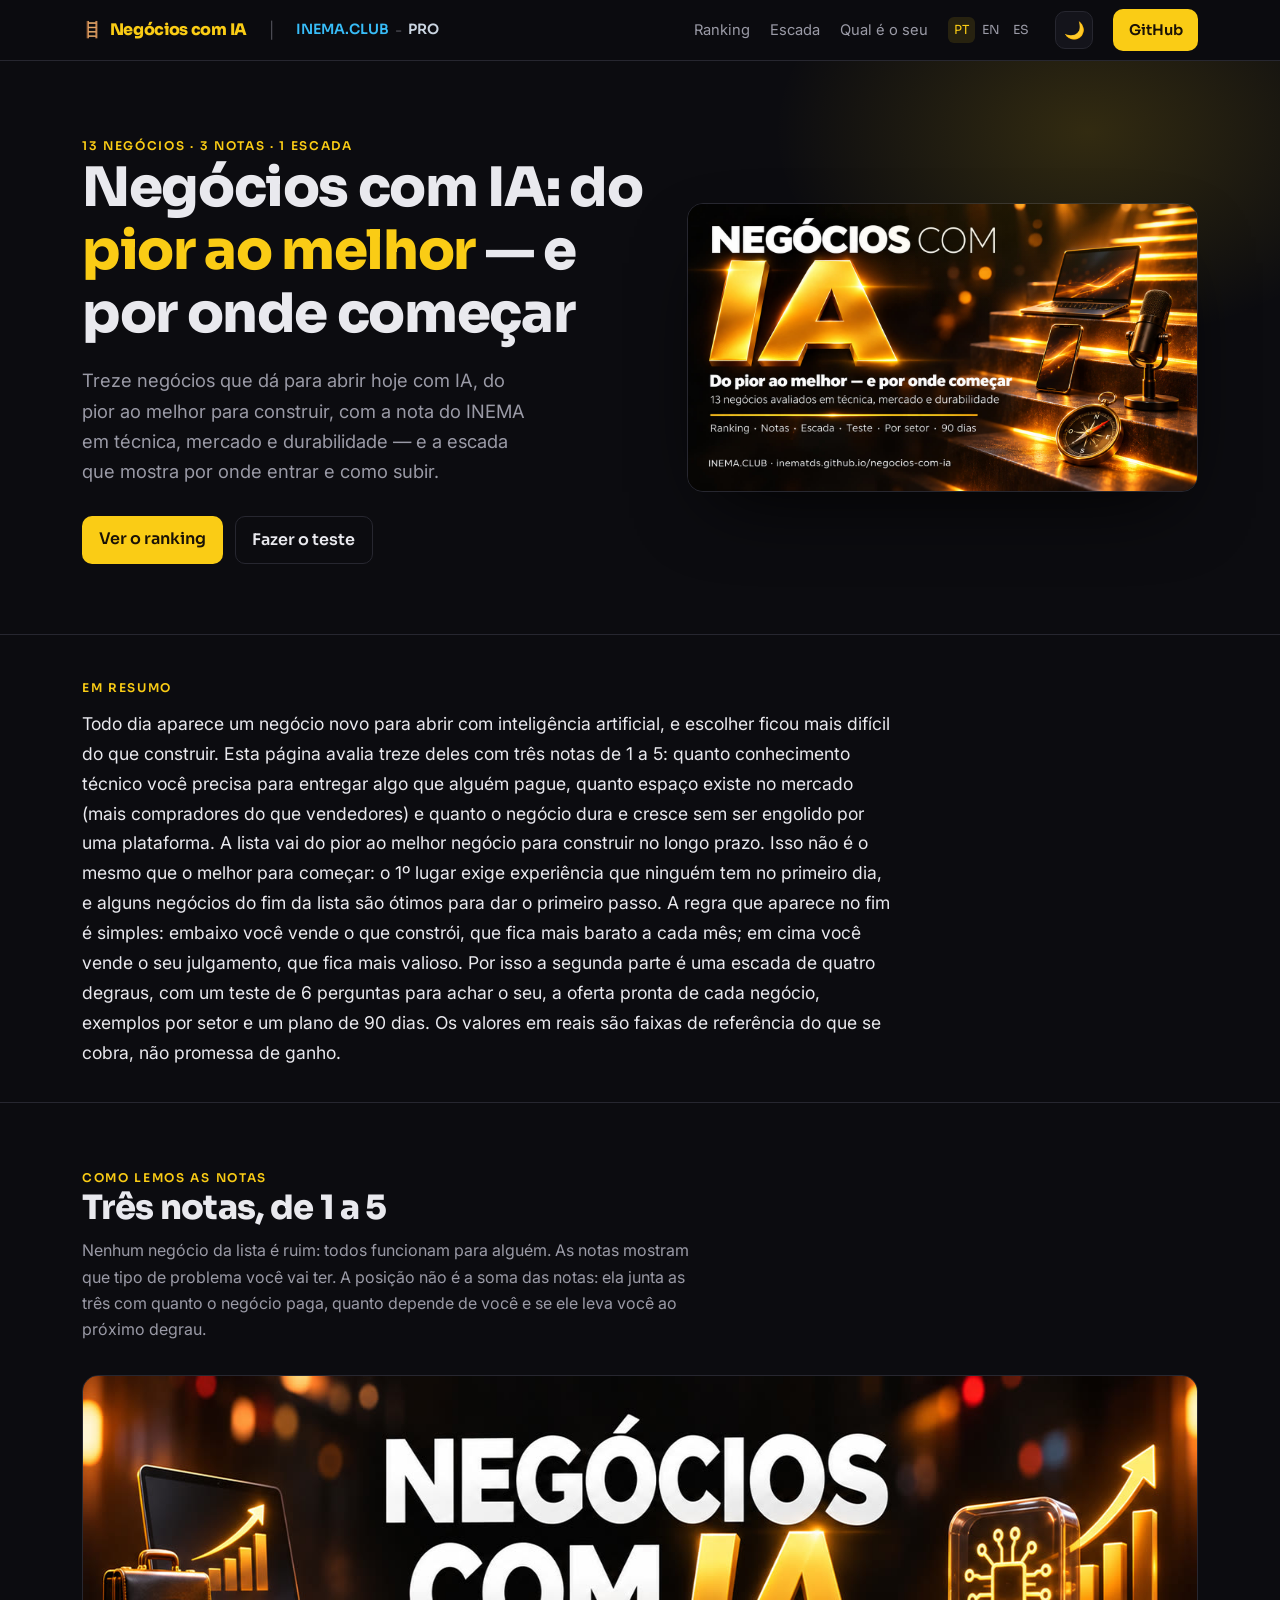
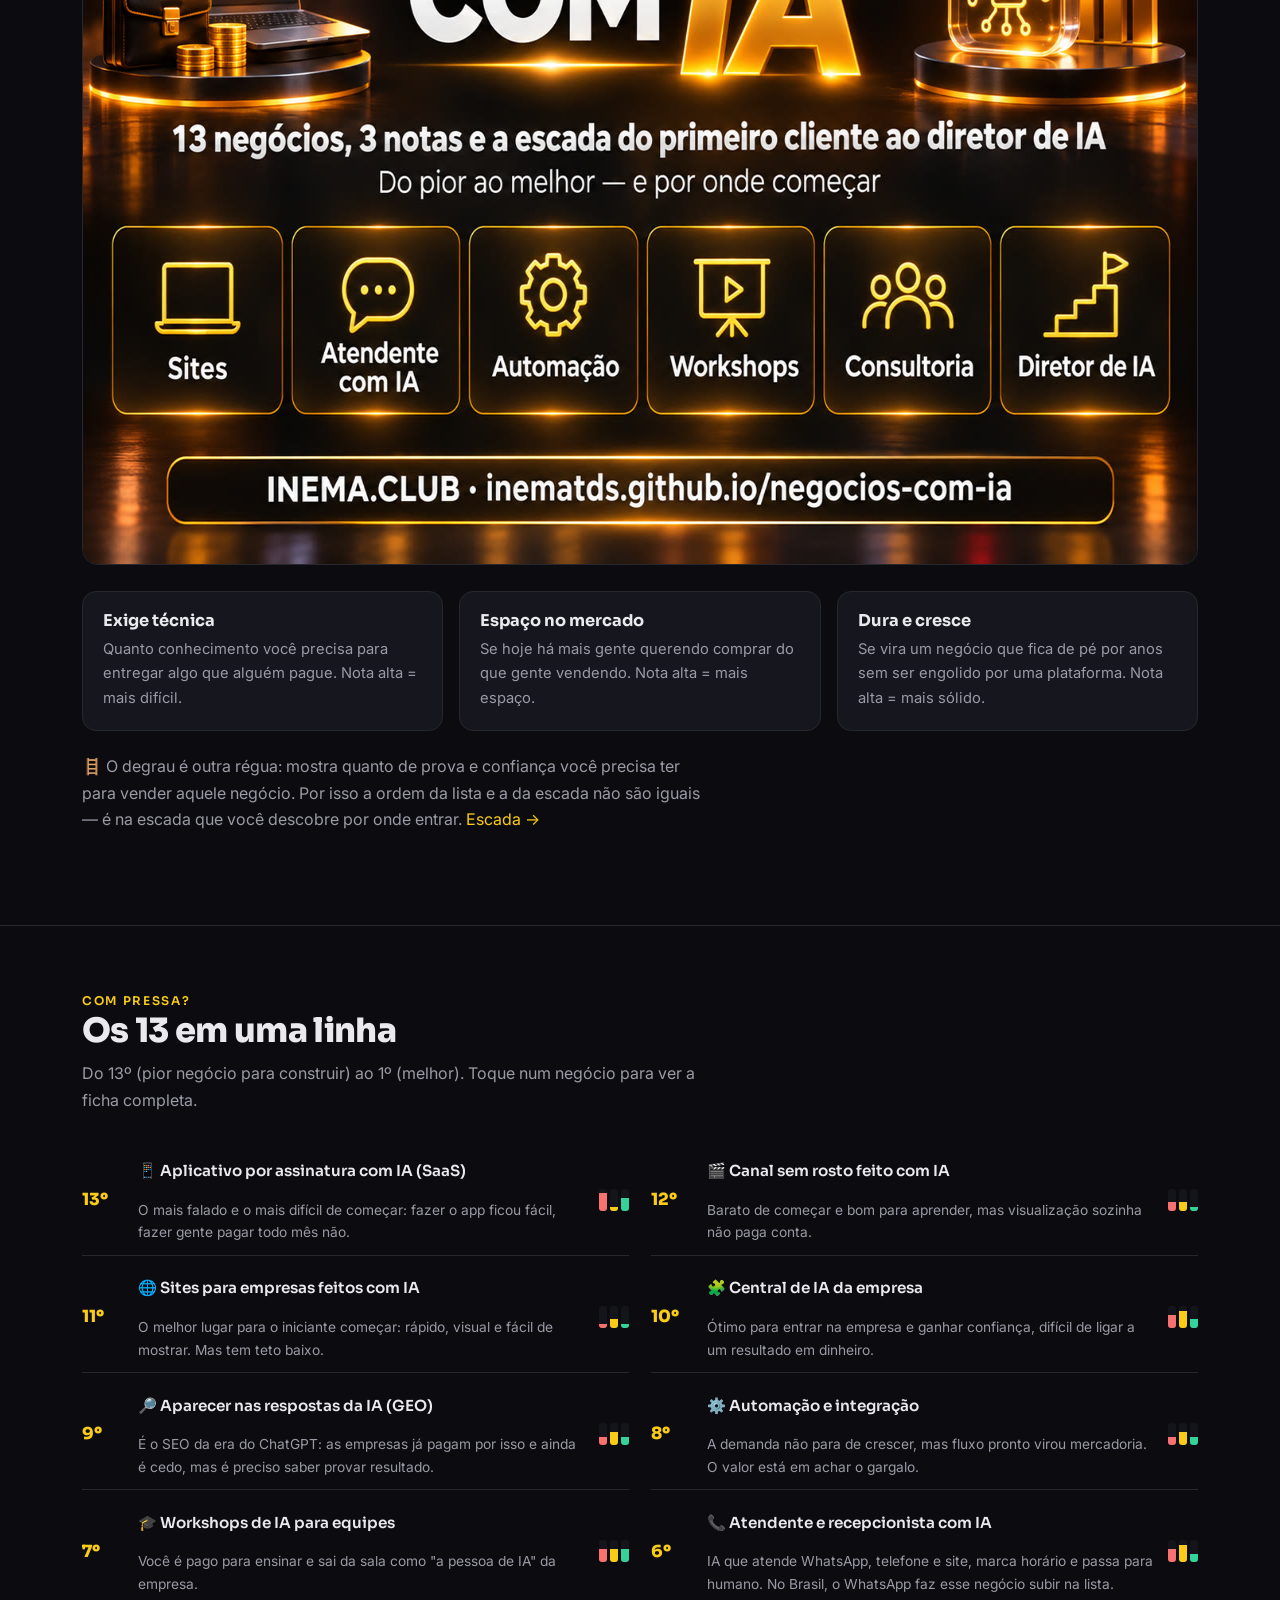
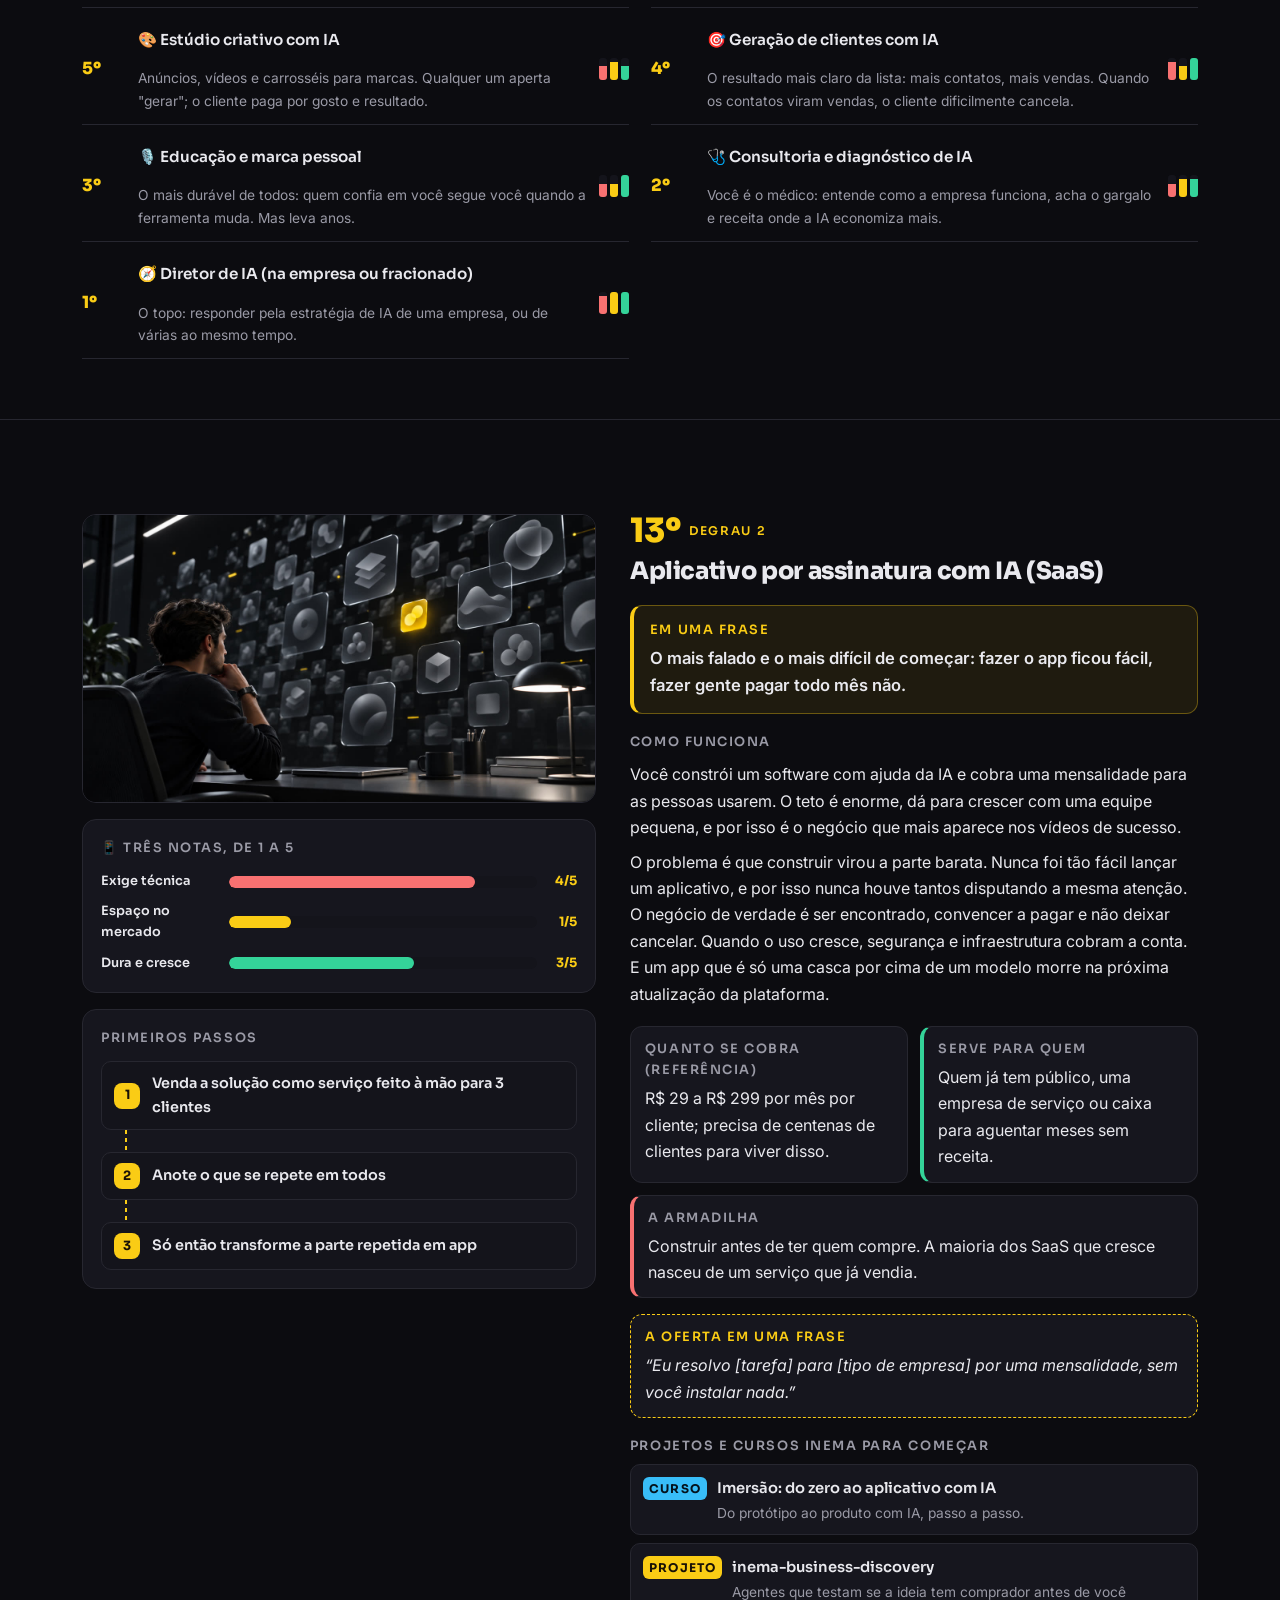
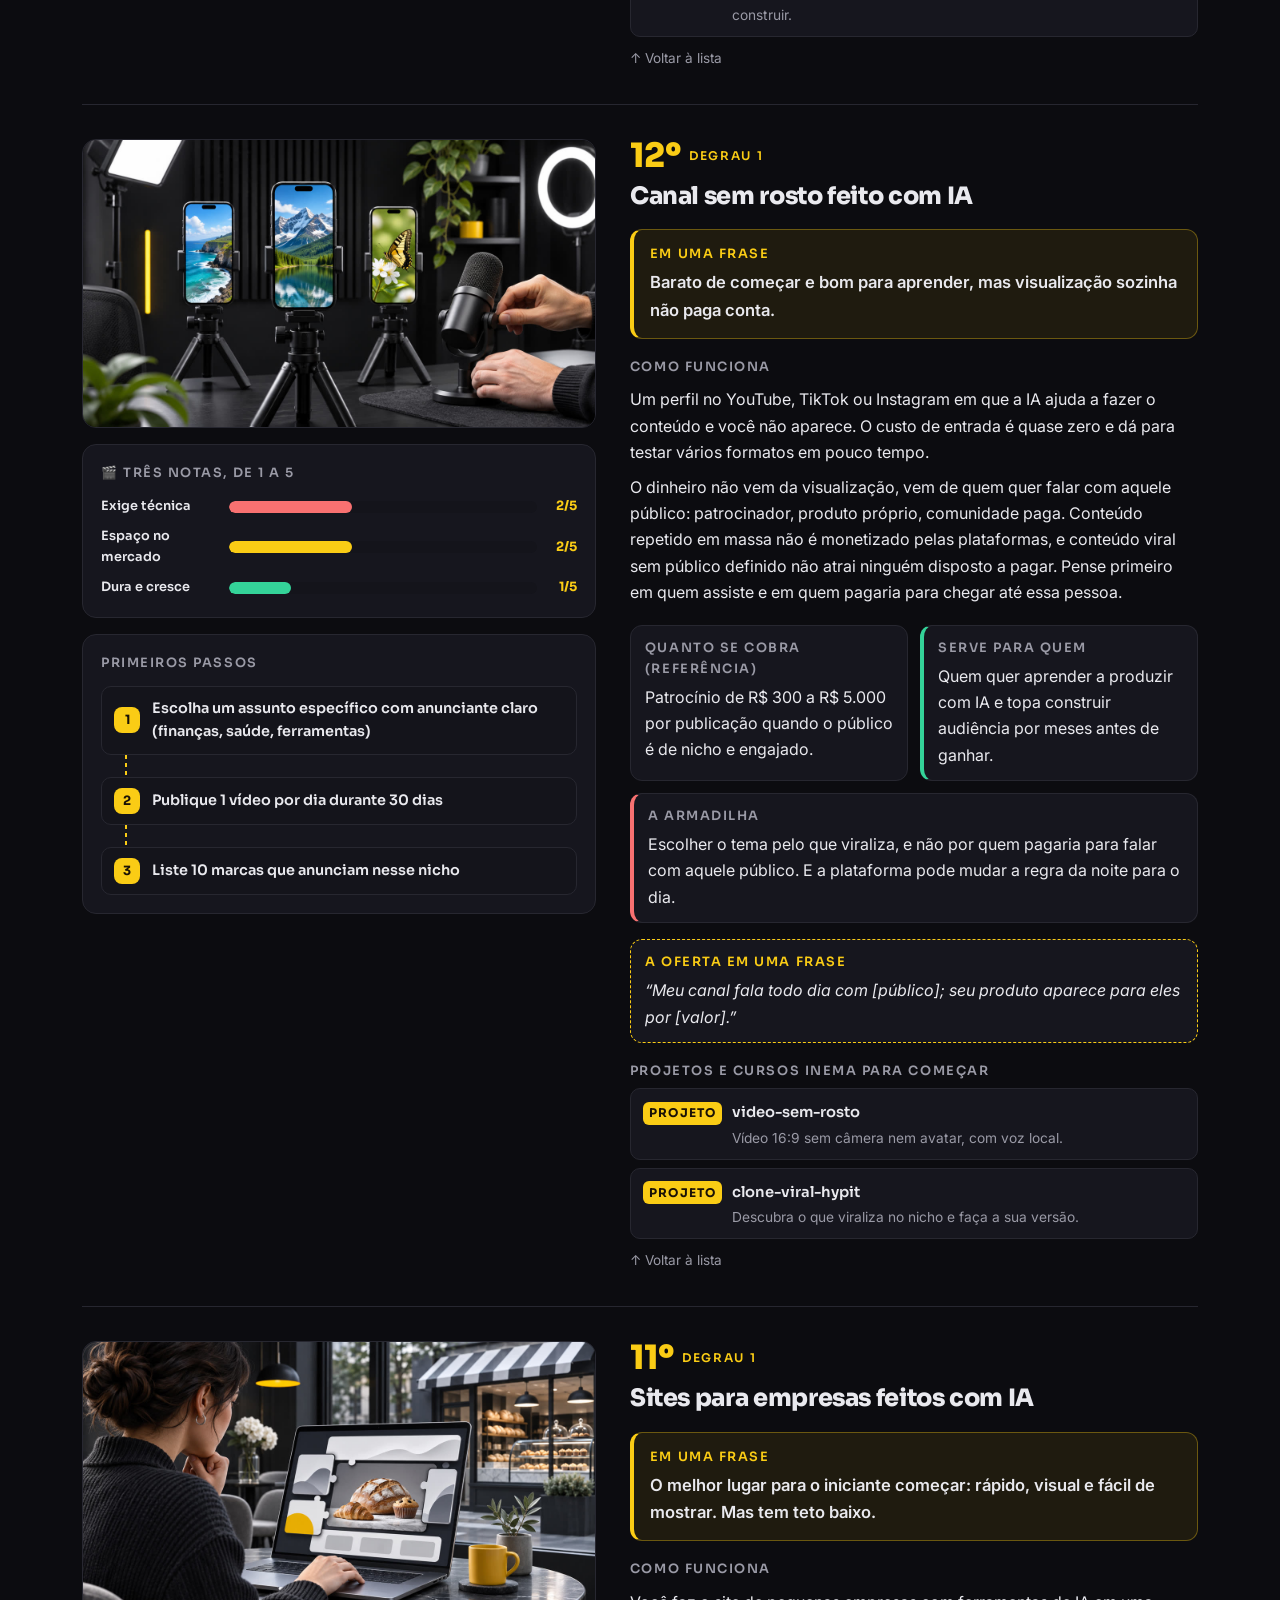
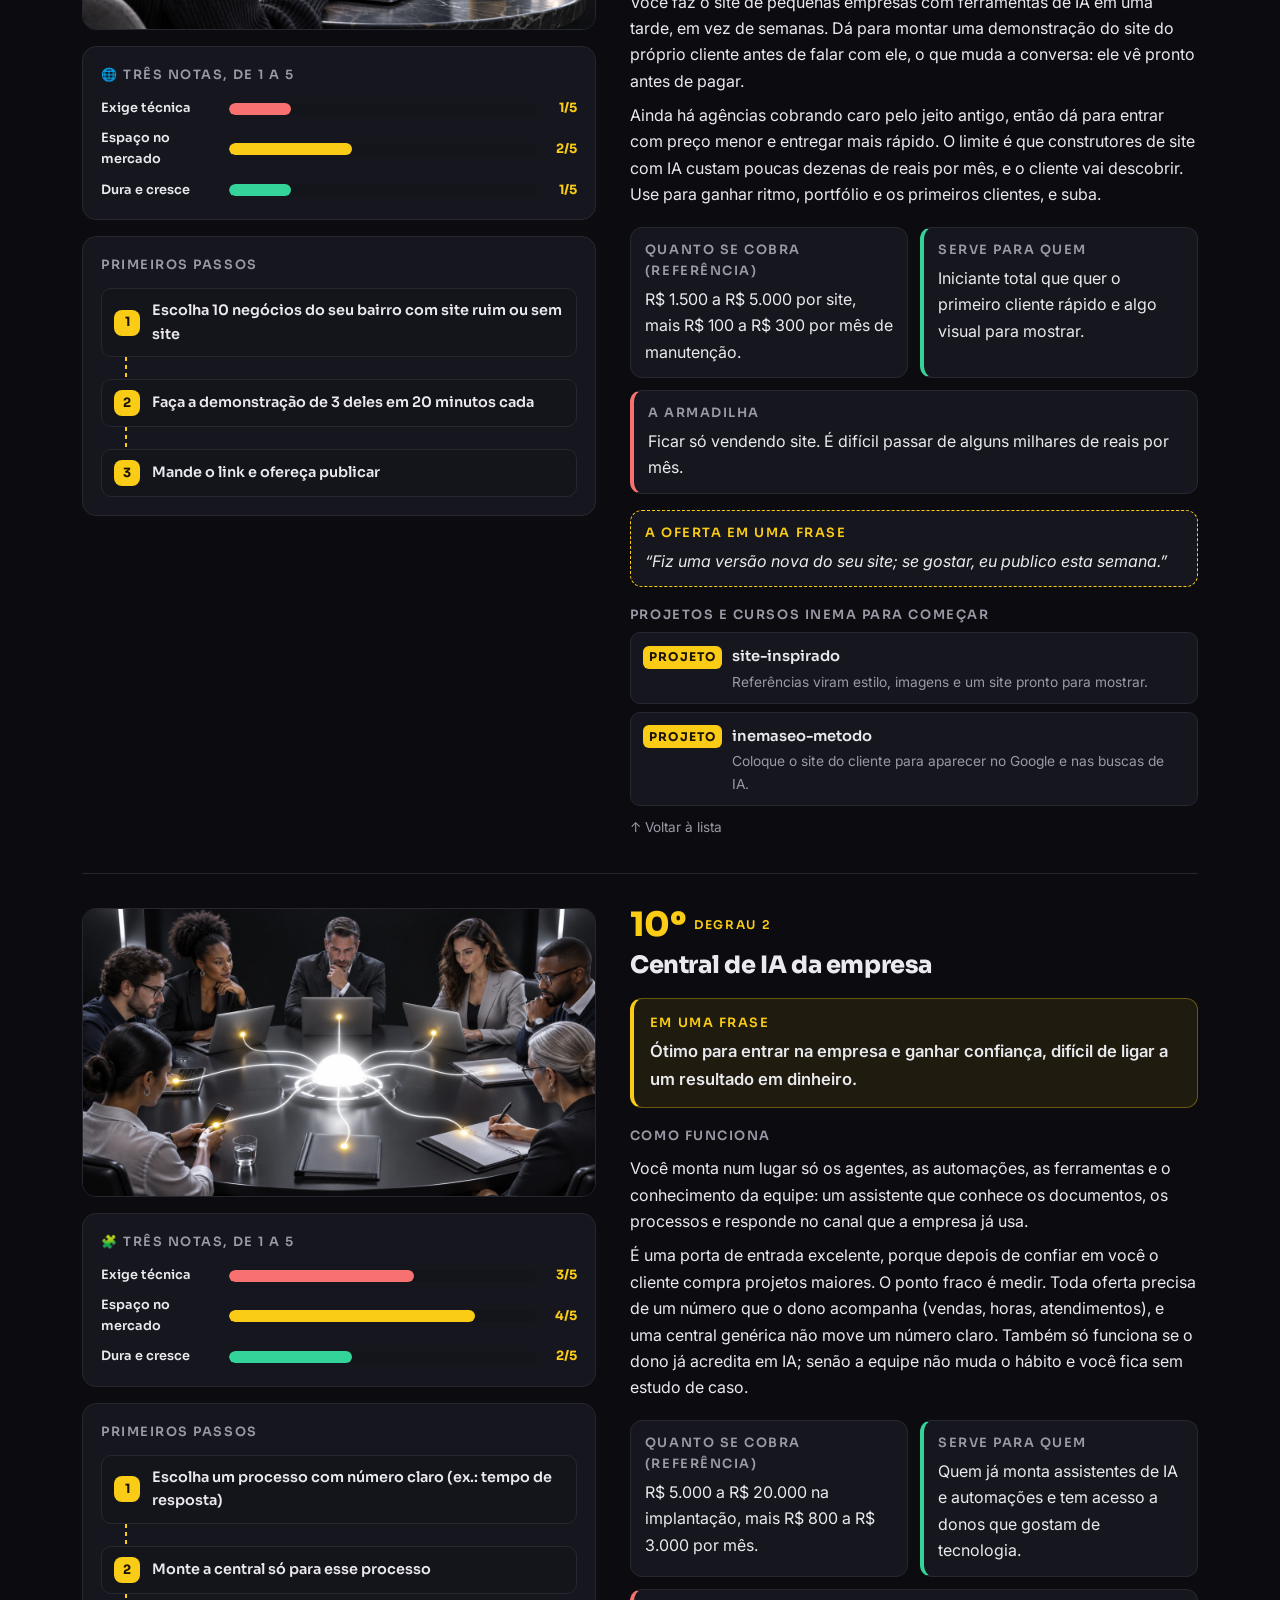
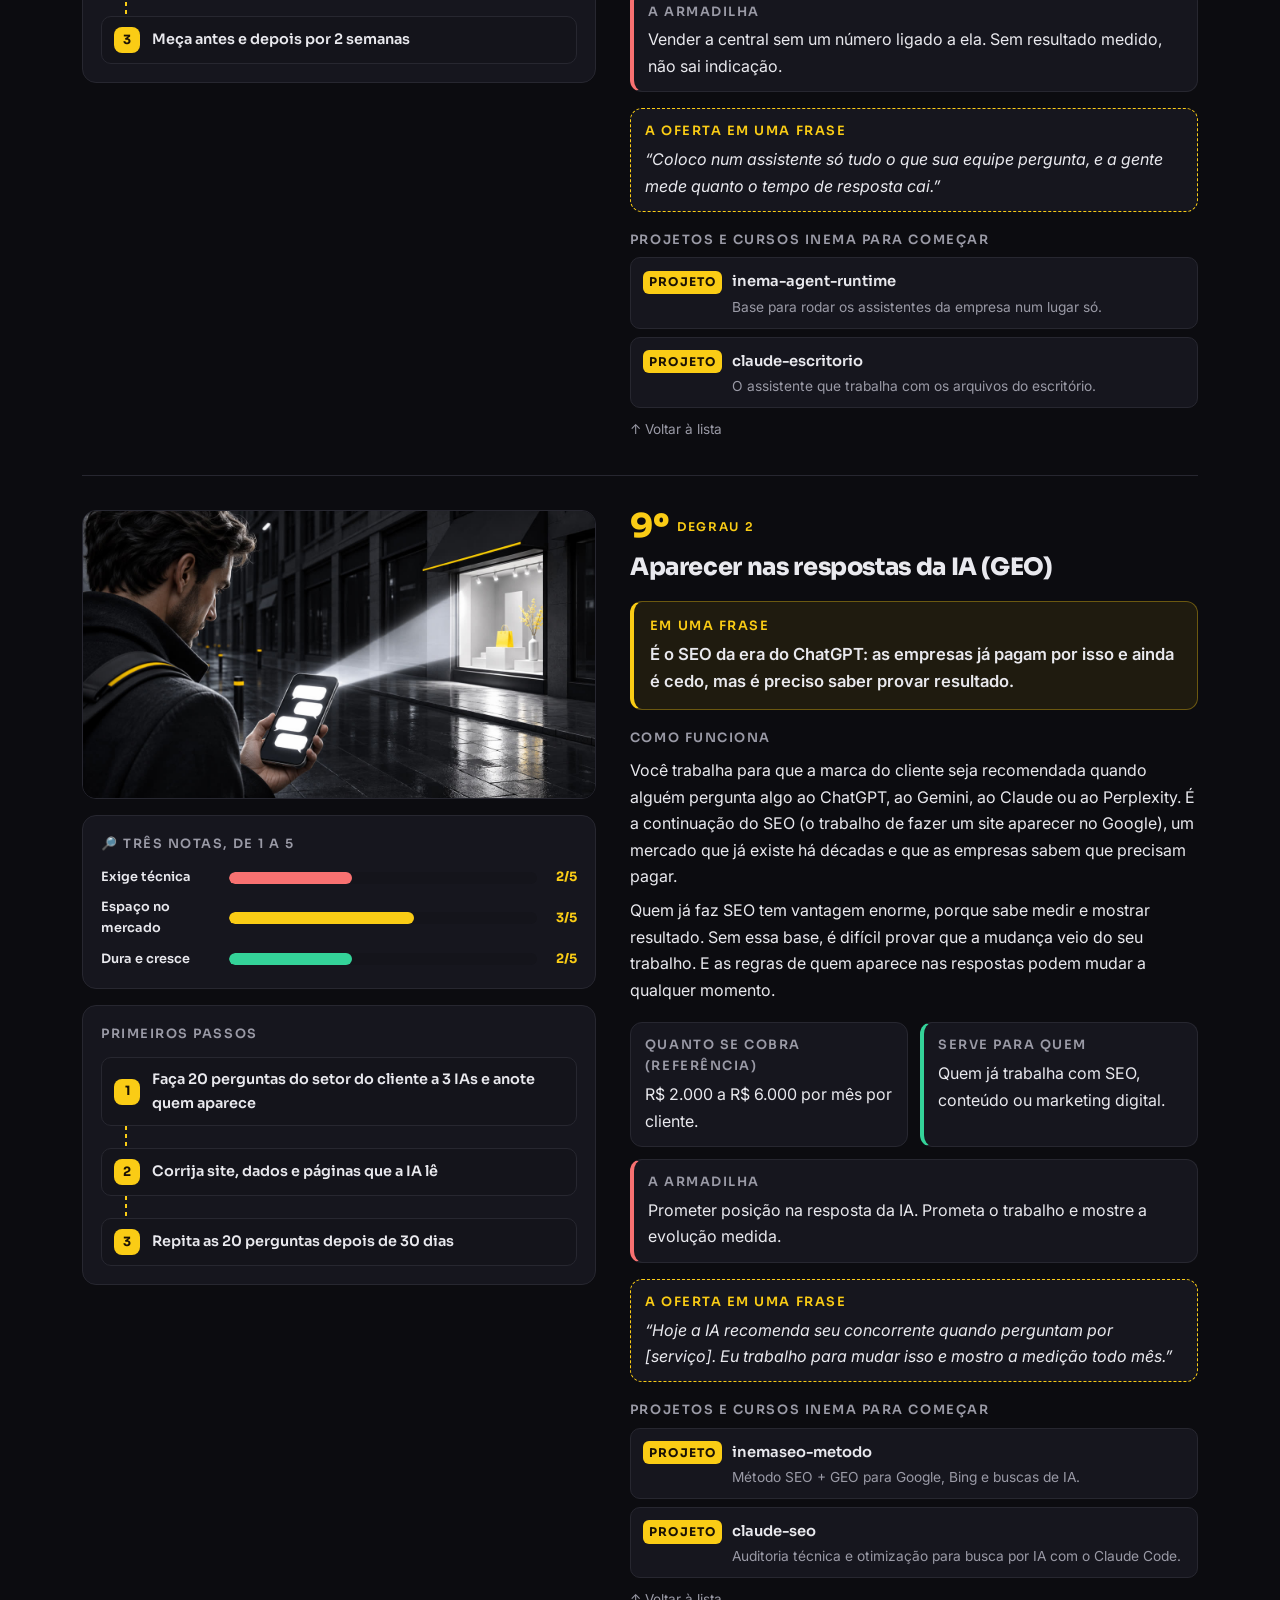
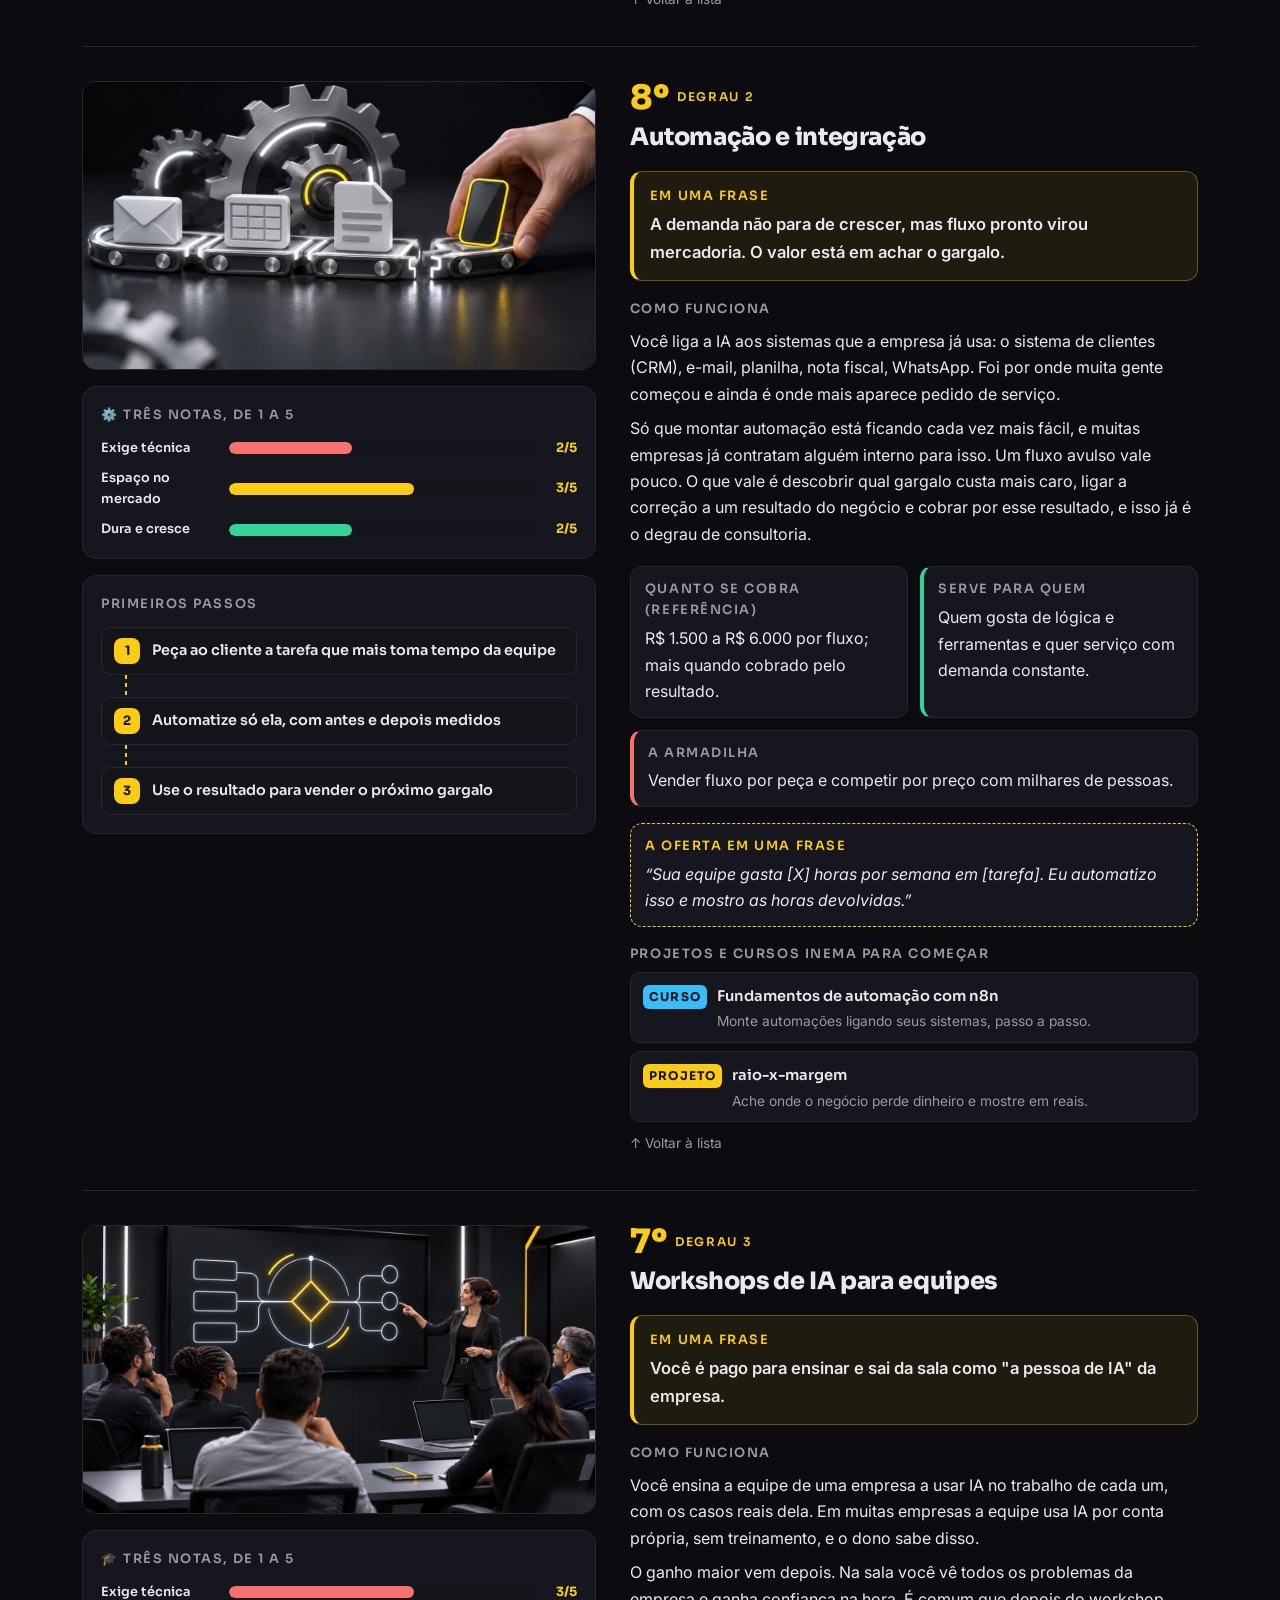
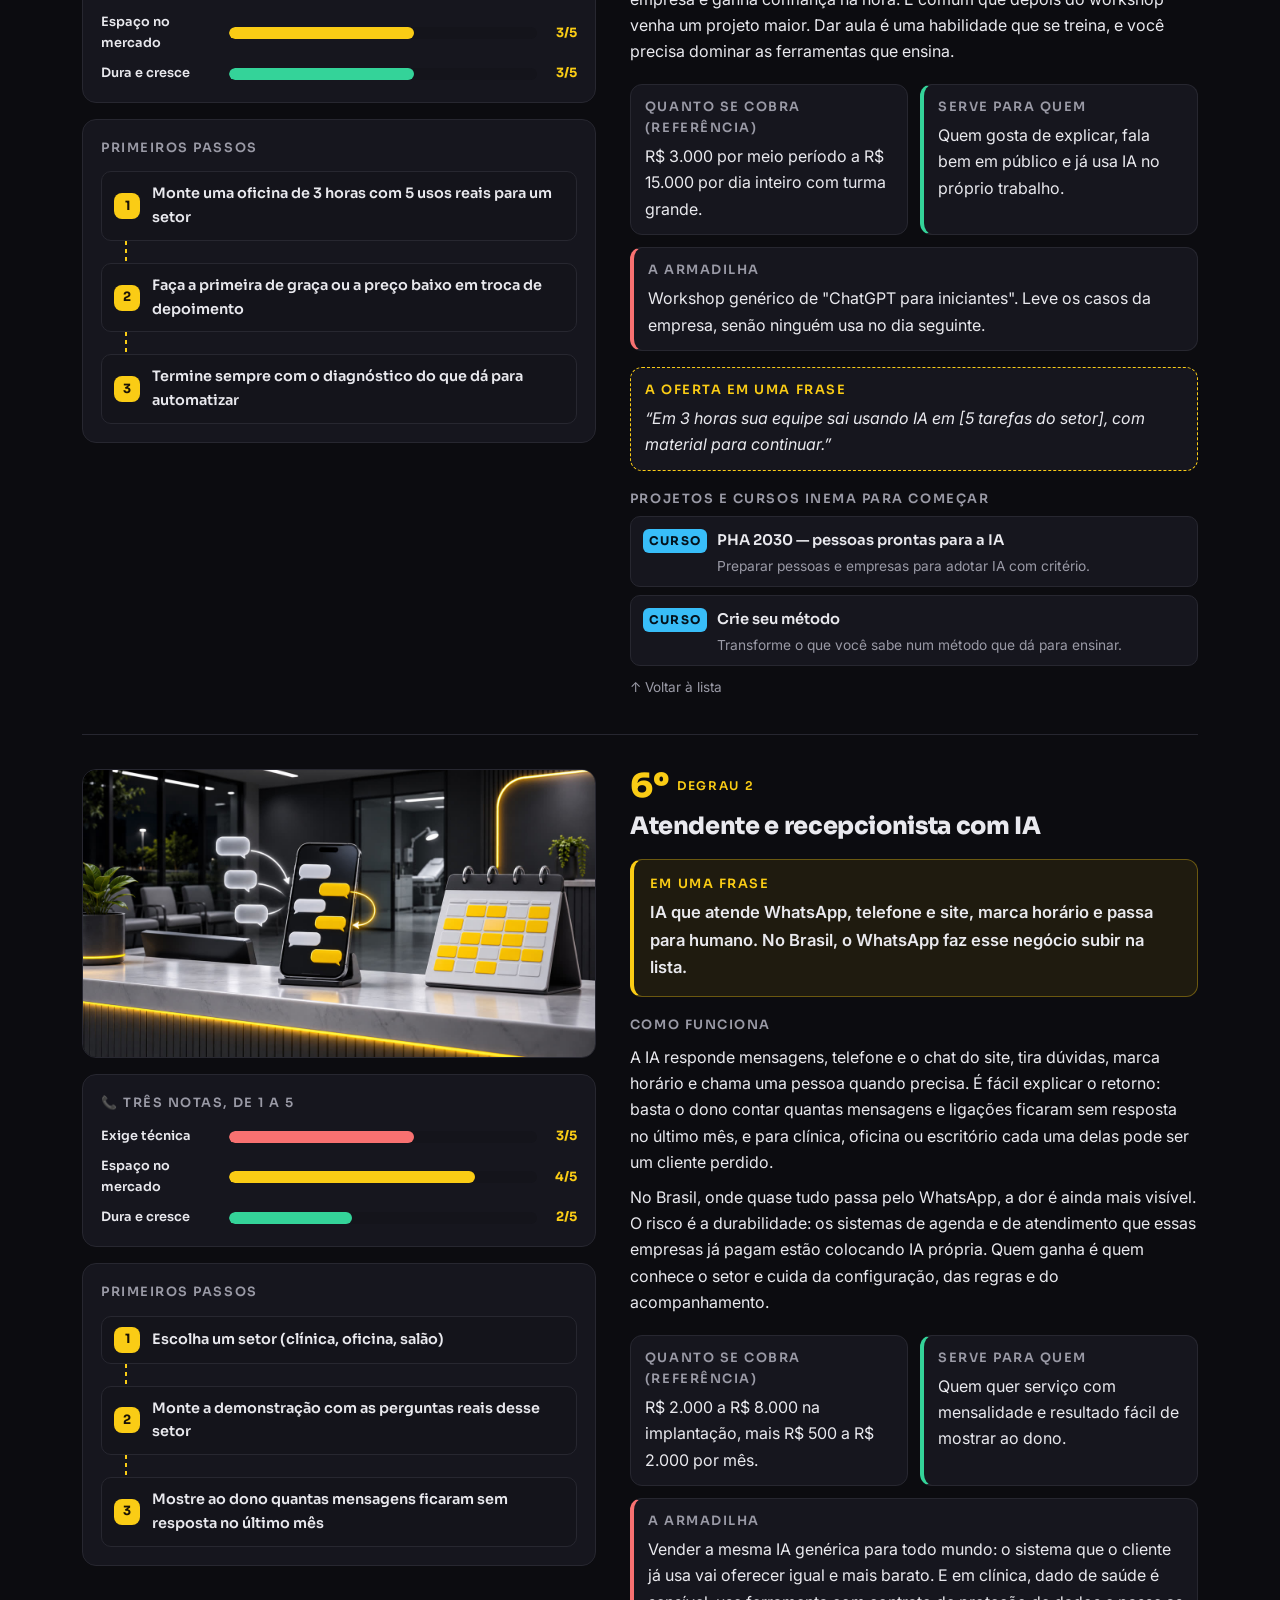
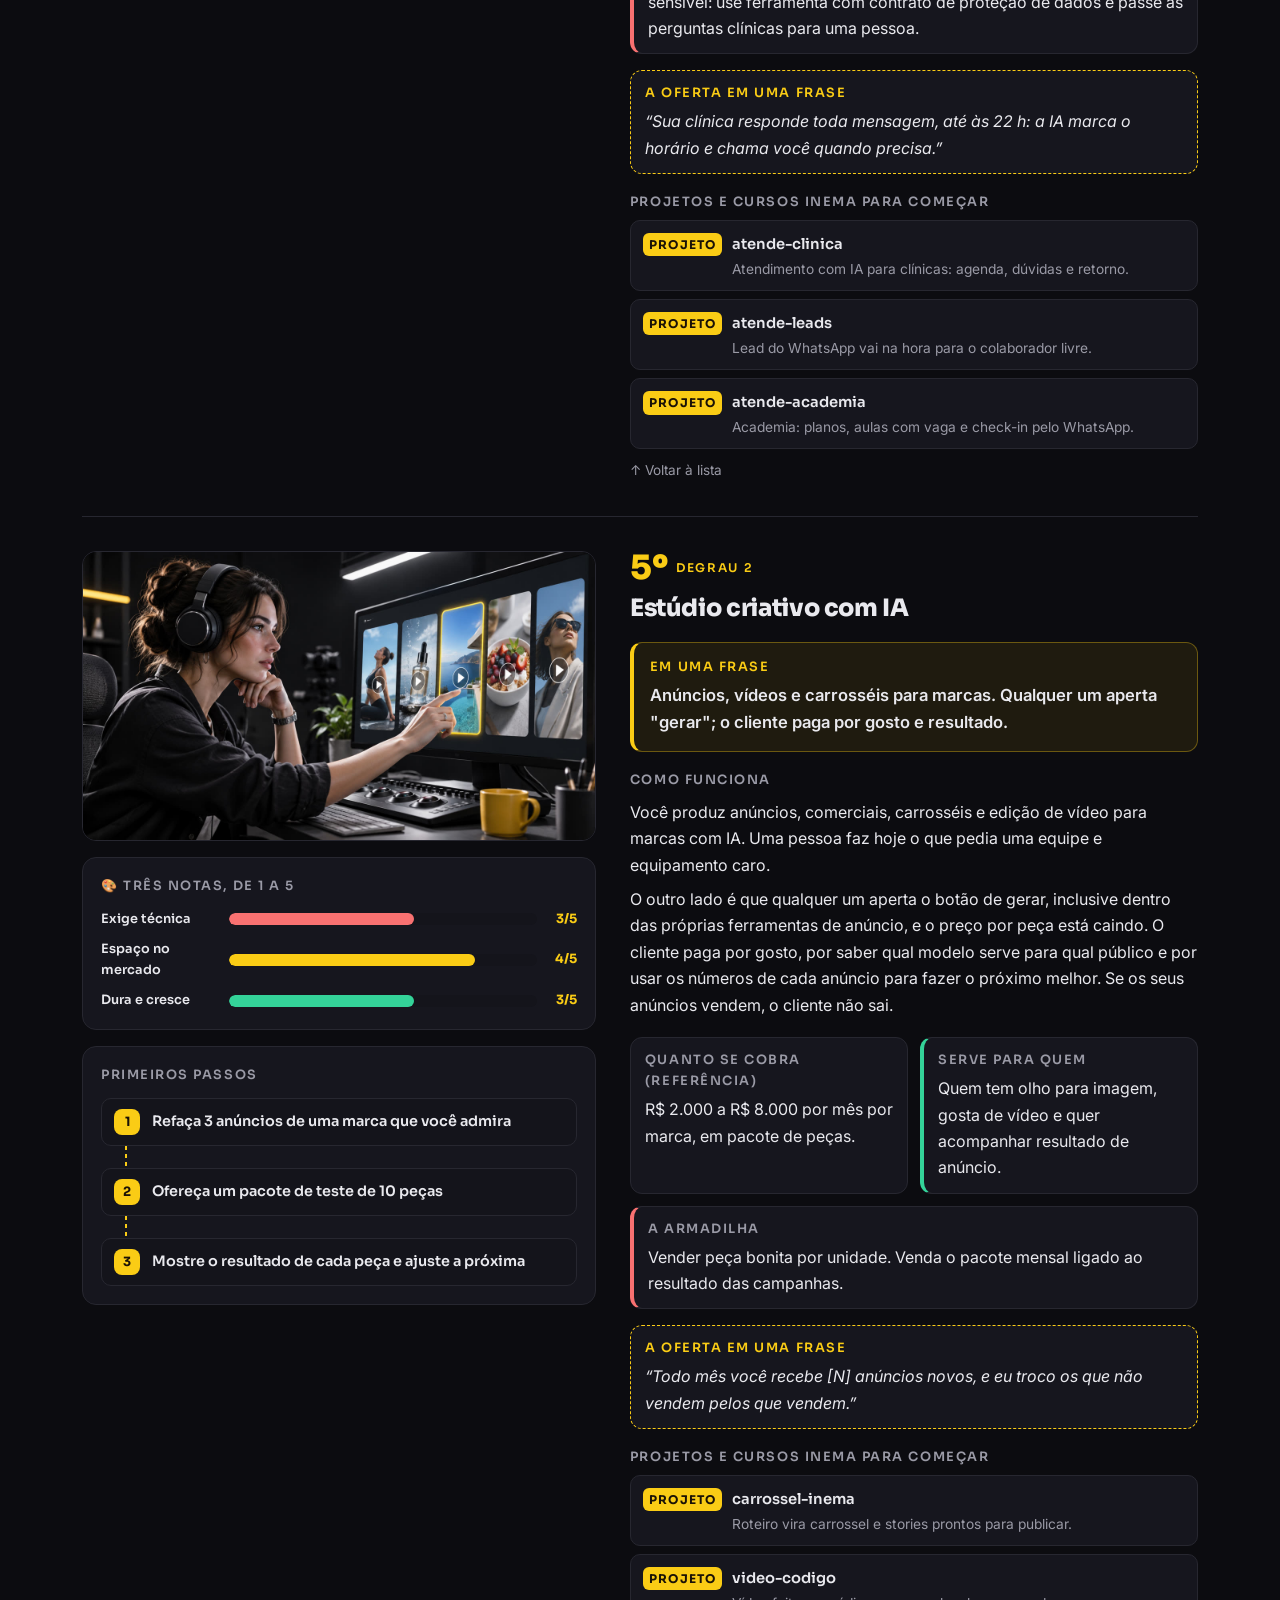
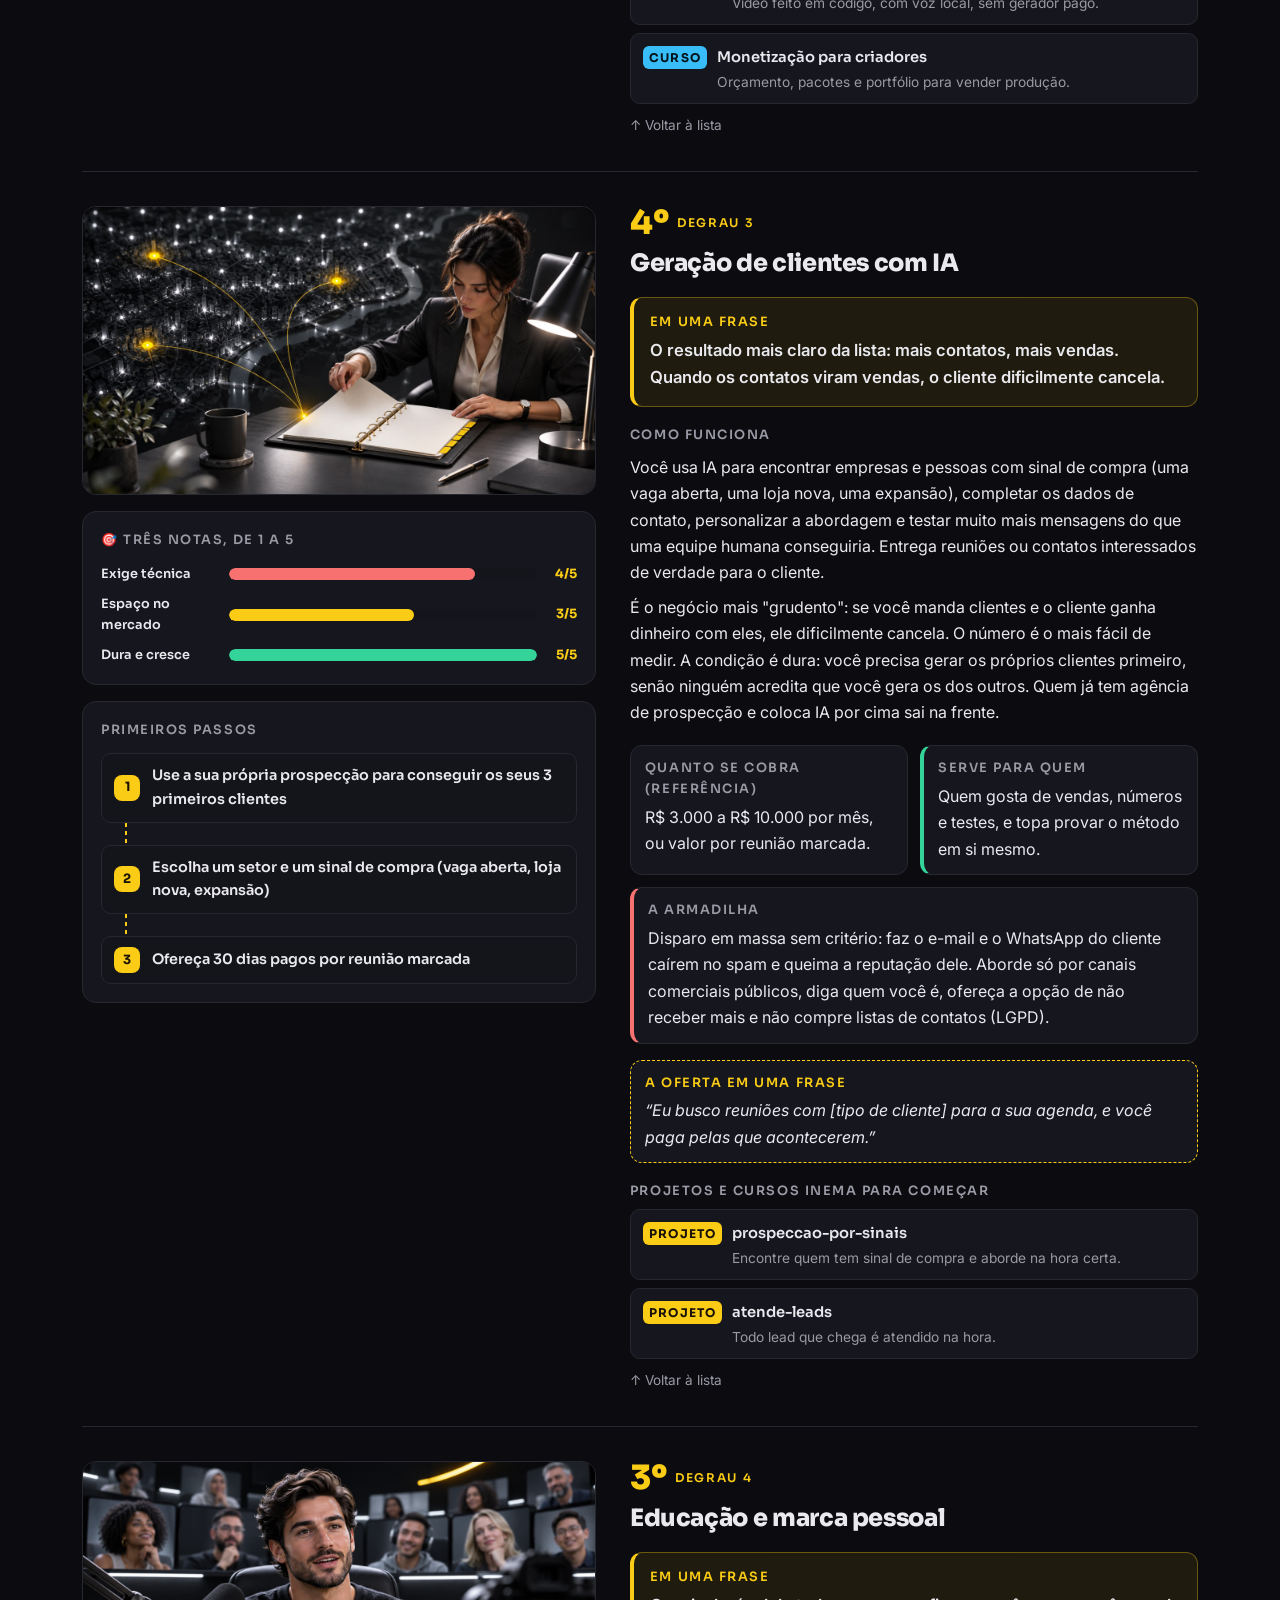
==== commit f6f60914: "Revisão 2: SaaS no degrau 2, cuidados de LGPD e dado de saúde, número medido (não prometido), sem fr" ====
--- a/guia/index.html
+++ b/guia/index.html
@@ -281,16 +281,16 @@
   <p>Todo dia aparece um negócio novo para abrir com inteligência artificial, e escolher ficou mais difícil do que construir. Esta página avalia treze deles com três notas de 1 a 5: quanto conhecimento técnico você precisa para entregar algo que alguém pague, quanto espaço existe no mercado (mais compradores do que vendedores) e quanto o negócio dura e cresce sem ser engolido por uma plataforma. A lista vai do pior ao melhor negócio para construir no longo prazo. Isso não é o mesmo que o melhor para começar: o 1º lugar exige experiência que ninguém tem no primeiro dia, e alguns negócios do fim da lista são ótimos para dar o primeiro passo. A regra que aparece no fim é simples: embaixo você vende o que constrói, que fica mais barato a cada mês; em cima você vende o seu julgamento, que fica mais valioso. Por isso a segunda parte é uma escada de quatro degraus, com um teste de 6 perguntas para achar o seu, a oferta pronta de cada negócio, exemplos por setor e um plano de 90 dias. Os valores em reais são faixas de referência do que se cobra, não promessa de ganho.</p>
 </div></section>
 <section id="notas"><div class="wrap">
-  <span class="chip">Como lemos as notas</span><h2>Três notas, de 1 a 5</h2><p class="sub">Nenhum negócio da lista é ruim: todos funcionam para alguém. As notas mostram que tipo de problema você vai ter. A posição não é a soma das notas: pesa mais quanto o negócio dura e se ele leva você para o próximo degrau.</p>
+  <span class="chip">Como lemos as notas</span><h2>Três notas, de 1 a 5</h2><p class="sub">Nenhum negócio da lista é ruim: todos funcionam para alguém. As notas mostram que tipo de problema você vai ter. A posição não é a soma das notas: ela junta as três com quanto o negócio paga, quanto depende de você e se ele leva você ao próximo degrau.</p>
   <figure class="big"><img src="assets/banner-grade.jpg" alt="Banner Negócios com IA: do pior ao melhor para começar" loading="lazy" width="1400" height="788"></figure>
   <div class="grid g4" style="grid-template-columns:repeat(auto-fit,minmax(220px,1fr))"><div class="card"><h3>Exige técnica</h3><p>Quanto conhecimento você precisa para entregar algo que alguém pague. Nota alta = mais difícil.</p></div><div class="card"><h3>Espaço no mercado</h3><p>Se hoje há mais gente querendo comprar do que gente vendendo. Nota alta = mais espaço.</p></div><div class="card"><h3>Dura e cresce</h3><p>Se vira um negócio que fica de pé por anos sem ser engolido por uma plataforma. Nota alta = mais sólido.</p></div></div>
   <p class="sub" style="margin-top:1.4em">🪜 O degrau é outra régua: mostra quanto de prova e confiança você precisa ter para vender aquele negócio. Por isso a ordem da lista e a da escada não são iguais — é na escada que você descobre por onde entrar. <a href="escada/#degraus">Escada →</a></p>
 </div></section>
 <section id="lista" class="rk"><div class="wrap">
   <span class="chip">Com pressa?</span><h2>Os 13 em uma linha</h2><p class="sub">Do 13º (pior negócio para construir) ao 1º (melhor). Toque num negócio para ver a ficha completa.</p>
-  <ol><li><span class="p">13º</span><div><a href="#n13">📱 Aplicativo por assinatura com IA (SaaS)</a><span class="c">O mais falado e o mais difícil de começar: fazer o app ficou fácil, fazer gente pagar todo mês não.</span></div><span class="mini" aria-label="4/1/3"><i class="tec" style="--h:80%"></i><i class="mer" style="--h:20%"></i><i class="dur" style="--h:60%"></i></span></li><li><span class="p">12º</span><div><a href="#n12">🎬 Canal sem rosto feito com IA</a><span class="c">Barato de começar e bom para aprender, mas visualização sozinha não paga conta.</span></div><span class="mini" aria-label="2/2/1"><i class="tec" style="--h:40%"></i><i class="mer" style="--h:40%"></i><i class="dur" style="--h:20%"></i></span></li><li><span class="p">11º</span><div><a href="#n11">🌐 Sites para empresas feitos com IA</a><span class="c">O melhor lugar para o iniciante começar: rápido, visual e fácil de mostrar. Mas tem teto baixo.</span></div><span class="mini" aria-label="1/2/1"><i class="tec" style="--h:20%"></i><i class="mer" style="--h:40%"></i><i class="dur" style="--h:20%"></i></span></li><li><span class="p">10º</span><div><a href="#n10">🧩 Central de IA da empresa</a><span class="c">Ótimo para entrar na empresa e ganhar confiança, difícil de ligar a um resultado em dinheiro.</span></div><span class="mini" aria-label="3/4/2"><i class="tec" style="--h:60%"></i><i class="mer" style="--h:80%"></i><i class="dur" style="--h:40%"></i></span></li><li><span class="p">9º</span><div><a href="#n09">🔎 Aparecer nas respostas da IA (GEO)</a><span class="c">É o SEO da era do ChatGPT: dinheiro entrando, pouca gente fazendo, mas é preciso saber provar resultado.</span></div><span class="mini" aria-label="2/3/2"><i class="tec" style="--h:40%"></i><i class="mer" style="--h:60%"></i><i class="dur" style="--h:40%"></i></span></li><li><span class="p">8º</span><div><a href="#n08">⚙️ Automação e integração</a><span class="c">A demanda não para de crescer, mas fluxo pronto virou mercadoria. O valor está em achar o gargalo.</span></div><span class="mini" aria-label="2/3/2"><i class="tec" style="--h:40%"></i><i class="mer" style="--h:60%"></i><i class="dur" style="--h:40%"></i></span></li><li><span class="p">7º</span><div><a href="#n07">🎓 Workshops de IA para equipes</a><span class="c">Você é pago para ensinar e sai da sala como &quot;a pessoa de IA&quot; da empresa.</span></div><span class="mini" aria-label="3/3/3"><i class="tec" style="--h:60%"></i><i class="mer" style="--h:60%"></i><i class="dur" style="--h:60%"></i></span></li><li><span class="p">6º</span><div><a href="#n06">📞 Atendente e recepcionista com IA</a><span class="c">IA que atende WhatsApp, telefone e site, marca horário e passa para humano. No Brasil, o WhatsApp põe esse negócio lá em cima.</span></div><span class="mini" aria-label="3/4/2"><i class="tec" style="--h:60%"></i><i class="mer" style="--h:80%"></i><i class="dur" style="--h:40%"></i></span></li><li><span class="p">5º</span><div><a href="#n05">🎨 Estúdio criativo com IA</a><span class="c">Anúncios, vídeos e carrosséis para marcas. Qualquer um aperta &quot;gerar&quot;; o cliente paga por gosto e resultado.</span></div><span class="mini" aria-label="3/4/3"><i class="tec" style="--h:60%"></i><i class="mer" style="--h:80%"></i><i class="dur" style="--h:60%"></i></span></li><li><span class="p">4º</span><div><a href="#n04">🎯 Geração de clientes com IA</a><span class="c">O resultado mais claro da lista: mais contatos, mais vendas. Se funcionar, ninguém cancela.</span></div><span class="mini" aria-label="4/3/5"><i class="tec" style="--h:80%"></i><i class="mer" style="--h:60%"></i><i class="dur" style="--h:100%"></i></span></li><li><span class="p">3º</span><div><a href="#n03">🎙️ Educação e marca pessoal</a><span class="c">O mais durável de todos: quem confia em você segue você quando a ferramenta muda. Mas leva anos.</span></div><span class="mini" aria-label="3/3/5"><i class="tec" style="--h:60%"></i><i class="mer" style="--h:60%"></i><i class="dur" style="--h:100%"></i></span></li><li><span class="p">2º</span><div><a href="#n02">🩺 Consultoria e diagnóstico de IA</a><span class="c">Você é o médico: entende como a empresa funciona, acha o gargalo e receita onde a IA economiza mais.</span></div><span class="mini" aria-label="3/4/4"><i class="tec" style="--h:60%"></i><i class="mer" style="--h:80%"></i><i class="dur" style="--h:80%"></i></span></li><li><span class="p">1º</span><div><a href="#n01">🧭 Diretor de IA (na empresa ou fracionado)</a><span class="c">O topo: responder pela estratégia de IA de uma empresa, ou de várias ao mesmo tempo.</span></div><span class="mini" aria-label="4/5/5"><i class="tec" style="--h:80%"></i><i class="mer" style="--h:100%"></i><i class="dur" style="--h:100%"></i></span></li></ol>
+  <ol><li><span class="p">13º</span><div><a href="#n13">📱 Aplicativo por assinatura com IA (SaaS)</a><span class="c">O mais falado e o mais difícil de começar: fazer o app ficou fácil, fazer gente pagar todo mês não.</span></div><span class="mini" aria-label="4/1/3"><i class="tec" style="--h:80%"></i><i class="mer" style="--h:20%"></i><i class="dur" style="--h:60%"></i></span></li><li><span class="p">12º</span><div><a href="#n12">🎬 Canal sem rosto feito com IA</a><span class="c">Barato de começar e bom para aprender, mas visualização sozinha não paga conta.</span></div><span class="mini" aria-label="2/2/1"><i class="tec" style="--h:40%"></i><i class="mer" style="--h:40%"></i><i class="dur" style="--h:20%"></i></span></li><li><span class="p">11º</span><div><a href="#n11">🌐 Sites para empresas feitos com IA</a><span class="c">O melhor lugar para o iniciante começar: rápido, visual e fácil de mostrar. Mas tem teto baixo.</span></div><span class="mini" aria-label="1/2/1"><i class="tec" style="--h:20%"></i><i class="mer" style="--h:40%"></i><i class="dur" style="--h:20%"></i></span></li><li><span class="p">10º</span><div><a href="#n10">🧩 Central de IA da empresa</a><span class="c">Ótimo para entrar na empresa e ganhar confiança, difícil de ligar a um resultado em dinheiro.</span></div><span class="mini" aria-label="3/4/2"><i class="tec" style="--h:60%"></i><i class="mer" style="--h:80%"></i><i class="dur" style="--h:40%"></i></span></li><li><span class="p">9º</span><div><a href="#n09">🔎 Aparecer nas respostas da IA (GEO)</a><span class="c">É o SEO da era do ChatGPT: as empresas já pagam por isso e ainda é cedo, mas é preciso saber provar resultado.</span></div><span class="mini" aria-label="2/3/2"><i class="tec" style="--h:40%"></i><i class="mer" style="--h:60%"></i><i class="dur" style="--h:40%"></i></span></li><li><span class="p">8º</span><div><a href="#n08">⚙️ Automação e integração</a><span class="c">A demanda não para de crescer, mas fluxo pronto virou mercadoria. O valor está em achar o gargalo.</span></div><span class="mini" aria-label="2/3/2"><i class="tec" style="--h:40%"></i><i class="mer" style="--h:60%"></i><i class="dur" style="--h:40%"></i></span></li><li><span class="p">7º</span><div><a href="#n07">🎓 Workshops de IA para equipes</a><span class="c">Você é pago para ensinar e sai da sala como &quot;a pessoa de IA&quot; da empresa.</span></div><span class="mini" aria-label="3/3/3"><i class="tec" style="--h:60%"></i><i class="mer" style="--h:60%"></i><i class="dur" style="--h:60%"></i></span></li><li><span class="p">6º</span><div><a href="#n06">📞 Atendente e recepcionista com IA</a><span class="c">IA que atende WhatsApp, telefone e site, marca horário e passa para humano. No Brasil, o WhatsApp faz esse negócio subir na lista.</span></div><span class="mini" aria-label="3/4/2"><i class="tec" style="--h:60%"></i><i class="mer" style="--h:80%"></i><i class="dur" style="--h:40%"></i></span></li><li><span class="p">5º</span><div><a href="#n05">🎨 Estúdio criativo com IA</a><span class="c">Anúncios, vídeos e carrosséis para marcas. Qualquer um aperta &quot;gerar&quot;; o cliente paga por gosto e resultado.</span></div><span class="mini" aria-label="3/4/3"><i class="tec" style="--h:60%"></i><i class="mer" style="--h:80%"></i><i class="dur" style="--h:60%"></i></span></li><li><span class="p">4º</span><div><a href="#n04">🎯 Geração de clientes com IA</a><span class="c">O resultado mais claro da lista: mais contatos, mais vendas. Quando os contatos viram vendas, o cliente dificilmente cancela.</span></div><span class="mini" aria-label="4/3/5"><i class="tec" style="--h:80%"></i><i class="mer" style="--h:60%"></i><i class="dur" style="--h:100%"></i></span></li><li><span class="p">3º</span><div><a href="#n03">🎙️ Educação e marca pessoal</a><span class="c">O mais durável de todos: quem confia em você segue você quando a ferramenta muda. Mas leva anos.</span></div><span class="mini" aria-label="3/3/5"><i class="tec" style="--h:60%"></i><i class="mer" style="--h:60%"></i><i class="dur" style="--h:100%"></i></span></li><li><span class="p">2º</span><div><a href="#n02">🩺 Consultoria e diagnóstico de IA</a><span class="c">Você é o médico: entende como a empresa funciona, acha o gargalo e receita onde a IA economiza mais.</span></div><span class="mini" aria-label="3/4/4"><i class="tec" style="--h:60%"></i><i class="mer" style="--h:80%"></i><i class="dur" style="--h:80%"></i></span></li><li><span class="p">1º</span><div><a href="#n01">🧭 Diretor de IA (na empresa ou fracionado)</a><span class="c">O topo: responder pela estratégia de IA de uma empresa, ou de várias ao mesmo tempo.</span></div><span class="mini" aria-label="4/5/5"><i class="tec" style="--h:80%"></i><i class="mer" style="--h:100%"></i><i class="dur" style="--h:100%"></i></span></li></ol>
 </div></section>
-<section id="negocios"><div class="wrap"><article class="q" id="n13"><div class="side"><figure><img src="assets/img/n13.jpg" alt="Ilustração do negócio: Aplicativo por assinatura com IA (SaaS)" loading="lazy" width="1280" height="720"></figure><div class="diag"><div class="dt">📱 Três notas, de 1 a 5</div><div class="nt"><div class="r tec"><span>Exige técnica</span><div class="tr"><div class="fl" style="--i:0;--w:80%"></div></div><b>4/5</b></div><div class="r mer"><span>Espaço no mercado</span><div class="tr"><div class="fl" style="--i:1;--w:20%"></div></div><b>1/5</b></div><div class="r dur"><span>Dura e cresce</span><div class="tr"><div class="fl" style="--i:2;--w:60%"></div></div><b>3/5</b></div></div></div><div class="diag"><div class="dt">Primeiros passos</div><div class="df"><div class="st" data-i style="--i:0"><b>1</b>Venda a solução como serviço feito à mão para 3 clientes</div><div class="ar" data-i style="--i:1" aria-hidden="true"></div><div class="st" data-i style="--i:1"><b>2</b>Anote o que se repete em todos</div><div class="ar" data-i style="--i:2" aria-hidden="true"></div><div class="st" data-i style="--i:2"><b>3</b>Só então transforme a parte repetida em app</div></div></div></div><div><span class="pos"><span class="num">13º</span><span class="chip">Degrau 1</span></span><h3>Aplicativo por assinatura com IA (SaaS)</h3><div class="curta"><small>Em uma frase</small>O mais falado e o mais difícil de começar: fazer o app ficou fácil, fazer gente pagar todo mês não.</div><div class="lbl">Como funciona</div><div class="texto"><p>Você constrói um software com ajuda da IA e cobra uma mensalidade para as pessoas usarem. O teto é enorme, dá para crescer com uma equipe pequena, e por isso é o negócio que mais aparece nos vídeos de sucesso.</p><p>O problema é que construir virou a parte barata. Nunca foi tão fácil lançar um aplicativo, e por isso nunca houve tantos disputando a mesma atenção. O negócio de verdade é ser encontrado, convencer a pagar e não deixar cancelar. Quando o uso cresce, segurança e infraestrutura cobram a conta. E um app que é só uma casca por cima de um modelo morre na próxima atualização da plataforma.</p></div><div class="facts"><div class="f"><small>Quanto se cobra (referência)</small>R$ 29 a R$ 299 por mês por cliente; precisa de centenas de clientes para viver disso.</div><div class="f ok"><small>Serve para quem</small>Quem já tem público, uma empresa de serviço ou caixa para aguentar meses sem receita.</div><div class="f bad" style="grid-column:1/-1"><small>A armadilha</small>Construir antes de ter quem compre. A maioria dos SaaS que cresce nasceu de um serviço que já vendia.</div></div><div class="ofr"><small>A oferta em uma frase</small>“Eu resolvo [tarefa] para [tipo de empresa] por uma mensalidade, sem você instalar nada.”</div><div class="lbl">Projetos e cursos INEMA para começar</div><ul class="rel"><li><a href="https://inematds.github.io/vibecode-imersao/" target="_blank" rel="noopener"><span class="tp curso">Curso</span><span><span class="nm">Imersão: do zero ao aplicativo com IA</span><span class="ds">Do protótipo ao produto com IA, passo a passo.</span></span></a></li><li><a href="https://inematds.github.io/inema-business-discovery/guia/" target="_blank" rel="noopener"><span class="tp projeto">Projeto</span><span><span class="nm">inema-business-discovery</span><span class="ds">Agentes que testam se a ideia tem comprador antes de você construir.</span></span></a></li></ul><a class="topo" href="#lista">↑ Voltar à lista</a></div></article><article class="q" id="n12"><div class="side"><figure><img src="assets/img/n12.jpg" alt="Ilustração do negócio: Canal sem rosto feito com IA" loading="lazy" width="1280" height="720"></figure><div class="diag"><div class="dt">🎬 Três notas, de 1 a 5</div><div class="nt"><div class="r tec"><span>Exige técnica</span><div class="tr"><div class="fl" style="--i:0;--w:40%"></div></div><b>2/5</b></div><div class="r mer"><span>Espaço no mercado</span><div class="tr"><div class="fl" style="--i:1;--w:40%"></div></div><b>2/5</b></div><div class="r dur"><span>Dura e cresce</span><div class="tr"><div class="fl" style="--i:2;--w:20%"></div></div><b>1/5</b></div></div></div><div class="diag"><div class="dt">Primeiros passos</div><div class="df"><div class="st" data-i style="--i:0"><b>1</b>Escolha um assunto específico com anunciante claro (finanças, saúde, ferramentas)</div><div class="ar" data-i style="--i:1" aria-hidden="true"></div><div class="st" data-i style="--i:1"><b>2</b>Publique 1 vídeo por dia durante 30 dias</div><div class="ar" data-i style="--i:2" aria-hidden="true"></div><div class="st" data-i style="--i:2"><b>3</b>Liste 10 marcas que anunciam nesse nicho</div></div></div></div><div><span class="pos"><span class="num">12º</span><span class="chip">Degrau 1</span></span><h3>Canal sem rosto feito com IA</h3><div class="curta"><small>Em uma frase</small>Barato de começar e bom para aprender, mas visualização sozinha não paga conta.</div><div class="lbl">Como funciona</div><div class="texto"><p>Um perfil no YouTube, TikTok ou Instagram em que a IA ajuda a fazer o conteúdo e você não aparece. O custo de entrada é quase zero e dá para testar vários formatos em pouco tempo.</p><p>O dinheiro não vem da visualização, vem de quem quer falar com aquele público: patrocinador, produto próprio, comunidade paga. Conteúdo repetido em massa não é monetizado pelas plataformas, e conteúdo viral sem público definido não atrai ninguém disposto a pagar. Pense primeiro em quem assiste e em quem pagaria para chegar até essa pessoa.</p></div><div class="facts"><div class="f"><small>Quanto se cobra (referência)</small>Patrocínio de R$ 300 a R$ 5.000 por publicação quando o público é de nicho e engajado.</div><div class="f ok"><small>Serve para quem</small>Quem quer aprender a produzir com IA e topa construir audiência por meses antes de ganhar.</div><div class="f bad" style="grid-column:1/-1"><small>A armadilha</small>Escolher o tema pelo que viraliza, e não por quem pagaria para falar com aquele público. E a plataforma pode mudar a regra da noite para o dia.</div></div><div class="ofr"><small>A oferta em uma frase</small>“Meu canal fala todo dia com [público]; seu produto aparece para eles por [valor].”</div><div class="lbl">Projetos e cursos INEMA para começar</div><ul class="rel"><li><a href="https://inematds.github.io/video-sem-rosto/guia/" target="_blank" rel="noopener"><span class="tp projeto">Projeto</span><span><span class="nm">video-sem-rosto</span><span class="ds">Vídeo 16:9 sem câmera nem avatar, com voz local.</span></span></a></li><li><a href="https://inematds.github.io/clone-viral-hypit/guia/" target="_blank" rel="noopener"><span class="tp projeto">Projeto</span><span><span class="nm">clone-viral-hypit</span><span class="ds">Descubra o que viraliza no nicho e faça a sua versão.</span></span></a></li></ul><a class="topo" href="#lista">↑ Voltar à lista</a></div></article><article class="q" id="n11"><div class="side"><figure><img src="assets/img/n11.jpg" alt="Ilustração do negócio: Sites para empresas feitos com IA" loading="lazy" width="1280" height="720"></figure><div class="diag"><div class="dt">🌐 Três notas, de 1 a 5</div><div class="nt"><div class="r tec"><span>Exige técnica</span><div class="tr"><div class="fl" style="--i:0;--w:20%"></div></div><b>1/5</b></div><div class="r mer"><span>Espaço no mercado</span><div class="tr"><div class="fl" style="--i:1;--w:40%"></div></div><b>2/5</b></div><div class="r dur"><span>Dura e cresce</span><div class="tr"><div class="fl" style="--i:2;--w:20%"></div></div><b>1/5</b></div></div></div><div class="diag"><div class="dt">Primeiros passos</div><div class="df"><div class="st" data-i style="--i:0"><b>1</b>Escolha 10 negócios do seu bairro com site ruim ou sem site</div><div class="ar" data-i style="--i:1" aria-hidden="true"></div><div class="st" data-i style="--i:1"><b>2</b>Faça a demonstração de 3 deles em 20 minutos cada</div><div class="ar" data-i style="--i:2" aria-hidden="true"></div><div class="st" data-i style="--i:2"><b>3</b>Mande o link e ofereça publicar</div></div></div></div><div><span class="pos"><span class="num">11º</span><span class="chip">Degrau 1</span></span><h3>Sites para empresas feitos com IA</h3><div class="curta"><small>Em uma frase</small>O melhor lugar para o iniciante começar: rápido, visual e fácil de mostrar. Mas tem teto baixo.</div><div class="lbl">Como funciona</div><div class="texto"><p>Você faz o site de pequenas empresas com ferramentas de IA em uma tarde, em vez de semanas. Dá para montar uma demonstração do site do próprio cliente antes de falar com ele, o que muda a conversa: ele vê pronto antes de pagar.</p><p>Ainda há agências cobrando caro pelo jeito antigo, então dá para entrar com preço menor e entregar mais rápido. O limite é que construtores de site com IA custam poucas dezenas de reais por mês, e o cliente vai descobrir. Use para ganhar ritmo, portfólio e os primeiros clientes, e suba.</p></div><div class="facts"><div class="f"><small>Quanto se cobra (referência)</small>R$ 1.500 a R$ 5.000 por site, mais R$ 100 a R$ 300 por mês de manutenção.</div><div class="f ok"><small>Serve para quem</small>Iniciante total que quer o primeiro cliente rápido e algo visual para mostrar.</div><div class="f bad" style="grid-column:1/-1"><small>A armadilha</small>Ficar só vendendo site. É difícil passar de alguns milhares de reais por mês.</div></div><div class="ofr"><small>A oferta em uma frase</small>“Fiz uma versão nova do seu site; se gostar, eu publico esta semana.”</div><div class="lbl">Projetos e cursos INEMA para começar</div><ul class="rel"><li><a href="https://inematds.github.io/site-inspirado/guia/" target="_blank" rel="noopener"><span class="tp projeto">Projeto</span><span><span class="nm">site-inspirado</span><span class="ds">Referências viram estilo, imagens e um site pronto para mostrar.</span></span></a></li><li><a href="https://inematds.github.io/inemaseo-metodo/guia/" target="_blank" rel="noopener"><span class="tp projeto">Projeto</span><span><span class="nm">inemaseo-metodo</span><span class="ds">Coloque o site do cliente para aparecer no Google e nas buscas de IA.</span></span></a></li></ul><a class="topo" href="#lista">↑ Voltar à lista</a></div></article><article class="q" id="n10"><div class="side"><figure><img src="assets/img/n10.jpg" alt="Ilustração do negócio: Central de IA da empresa" loading="lazy" width="1280" height="720"></figure><div class="diag"><div class="dt">🧩 Três notas, de 1 a 5</div><div class="nt"><div class="r tec"><span>Exige técnica</span><div class="tr"><div class="fl" style="--i:0;--w:60%"></div></div><b>3/5</b></div><div class="r mer"><span>Espaço no mercado</span><div class="tr"><div class="fl" style="--i:1;--w:80%"></div></div><b>4/5</b></div><div class="r dur"><span>Dura e cresce</span><div class="tr"><div class="fl" style="--i:2;--w:40%"></div></div><b>2/5</b></div></div></div><div class="diag"><div class="dt">Primeiros passos</div><div class="df"><div class="st" data-i style="--i:0"><b>1</b>Escolha um processo com número claro (ex.: tempo de resposta)</div><div class="ar" data-i style="--i:1" aria-hidden="true"></div><div class="st" data-i style="--i:1"><b>2</b>Monte a central só para esse processo</div><div class="ar" data-i style="--i:2" aria-hidden="true"></div><div class="st" data-i style="--i:2"><b>3</b>Meça antes e depois por 2 semanas</div></div></div></div><div><span class="pos"><span class="num">10º</span><span class="chip">Degrau 2</span></span><h3>Central de IA da empresa</h3><div class="curta"><small>Em uma frase</small>Ótimo para entrar na empresa e ganhar confiança, difícil de ligar a um resultado em dinheiro.</div><div class="lbl">Como funciona</div><div class="texto"><p>Você monta num lugar só os agentes, as automações, as ferramentas e o conhecimento da equipe: um assistente que conhece os documentos, os processos e responde no canal que a empresa já usa.</p><p>É uma porta de entrada excelente, porque depois de confiar em você o cliente compra projetos maiores. O ponto fraco é medir. Toda oferta precisa de um número que o dono acompanha (vendas, horas, atendimentos), e uma central genérica não move um número claro. Também só funciona se o dono já acredita em IA; senão a equipe não muda o hábito e você fica sem estudo de caso.</p></div><div class="facts"><div class="f"><small>Quanto se cobra (referência)</small>R$ 5.000 a R$ 20.000 na implantação, mais R$ 800 a R$ 3.000 por mês.</div><div class="f ok"><small>Serve para quem</small>Quem já domina agentes e automações e tem acesso a donos que gostam de tecnologia.</div><div class="f bad" style="grid-column:1/-1"><small>A armadilha</small>Vender a central sem um número ligado a ela. Sem resultado medido, não sai indicação.</div></div><div class="ofr"><small>A oferta em uma frase</small>“Coloco num assistente só tudo o que sua equipe pergunta, e a gente mede quanto o tempo de resposta cai.”</div><div class="lbl">Projetos e cursos INEMA para começar</div><ul class="rel"><li><a href="https://inematds.github.io/inema-agent-runtime/guia/" target="_blank" rel="noopener"><span class="tp projeto">Projeto</span><span><span class="nm">inema-agent-runtime</span><span class="ds">Base para rodar os assistentes da empresa num lugar só.</span></span></a></li><li><a href="https://inematds.github.io/claude-escritorio/guia/" target="_blank" rel="noopener"><span class="tp projeto">Projeto</span><span><span class="nm">claude-escritorio</span><span class="ds">O assistente que trabalha com os arquivos do escritório.</span></span></a></li></ul><a class="topo" href="#lista">↑ Voltar à lista</a></div></article><article class="q" id="n09"><div class="side"><figure><img src="assets/img/n09.jpg" alt="Ilustração do negócio: Aparecer nas respostas da IA (GEO)" loading="lazy" width="1280" height="720"></figure><div class="diag"><div class="dt">🔎 Três notas, de 1 a 5</div><div class="nt"><div class="r tec"><span>Exige técnica</span><div class="tr"><div class="fl" style="--i:0;--w:40%"></div></div><b>2/5</b></div><div class="r mer"><span>Espaço no mercado</span><div class="tr"><div class="fl" style="--i:1;--w:60%"></div></div><b>3/5</b></div><div class="r dur"><span>Dura e cresce</span><div class="tr"><div class="fl" style="--i:2;--w:40%"></div></div><b>2/5</b></div></div></div><div class="diag"><div class="dt">Primeiros passos</div><div class="df"><div class="st" data-i style="--i:0"><b>1</b>Faça 20 perguntas do setor do cliente a 3 IAs e anote quem aparece</div><div class="ar" data-i style="--i:1" aria-hidden="true"></div><div class="st" data-i style="--i:1"><b>2</b>Corrija site, dados e páginas que a IA lê</div><div class="ar" data-i style="--i:2" aria-hidden="true"></div><div class="st" data-i style="--i:2"><b>3</b>Repita as 20 perguntas depois de 30 dias</div></div></div></div><div><span class="pos"><span class="num">9º</span><span class="chip">Degrau 2</span></span><h3>Aparecer nas respostas da IA (GEO)</h3><div class="curta"><small>Em uma frase</small>É o SEO da era do ChatGPT: dinheiro entrando, pouca gente fazendo, mas é preciso saber provar resultado.</div><div class="lbl">Como funciona</div><div class="texto"><p>Você trabalha para que a marca do cliente seja recomendada quando alguém pergunta algo ao ChatGPT, ao Gemini, ao Claude ou ao Perplexity. É a continuação do SEO (o trabalho de fazer um site aparecer no Google), um mercado que já existe há décadas e que as empresas sabem que precisam pagar.</p><p>Quem já faz SEO tem vantagem enorme, porque sabe medir e mostrar resultado. Sem essa base, é difícil provar que a mudança veio do seu trabalho. E as regras de quem aparece nas respostas podem mudar a qualquer momento.</p></div><div class="facts"><div class="f"><small>Quanto se cobra (referência)</small>R$ 2.000 a R$ 6.000 por mês por cliente.</div><div class="f ok"><small>Serve para quem</small>Quem já trabalha com SEO, conteúdo ou marketing digital.</div><div class="f bad" style="grid-column:1/-1"><small>A armadilha</small>Prometer posição na resposta da IA. Prometa o trabalho e mostre a evolução medida.</div></div><div class="ofr"><small>A oferta em uma frase</small>“Hoje a IA recomenda seu concorrente quando perguntam por [serviço]. Eu trabalho para mudar isso e mostro a medição todo mês.”</div><div class="lbl">Projetos e cursos INEMA para começar</div><ul class="rel"><li><a href="https://inematds.github.io/inemaseo-metodo/guia/" target="_blank" rel="noopener"><span class="tp projeto">Projeto</span><span><span class="nm">inemaseo-metodo</span><span class="ds">Método SEO + GEO para Google, Bing e buscas de IA.</span></span></a></li><li><a href="https://inematds.github.io/claude-seo/guia/" target="_blank" rel="noopener"><span class="tp projeto">Projeto</span><span><span class="nm">claude-seo</span><span class="ds">Auditoria técnica e otimização para busca por IA com o Claude Code.</span></span></a></li></ul><a class="topo" href="#lista">↑ Voltar à lista</a></div></article><article class="q" id="n08"><div class="side"><figure><img src="assets/img/n08.jpg" alt="Ilustração do negócio: Automação e integração" loading="lazy" width="1280" height="720"></figure><div class="diag"><div class="dt">⚙️ Três notas, de 1 a 5</div><div class="nt"><div class="r tec"><span>Exige técnica</span><div class="tr"><div class="fl" style="--i:0;--w:40%"></div></div><b>2/5</b></div><div class="r mer"><span>Espaço no mercado</span><div class="tr"><div class="fl" style="--i:1;--w:60%"></div></div><b>3/5</b></div><div class="r dur"><span>Dura e cresce</span><div class="tr"><div class="fl" style="--i:2;--w:40%"></div></div><b>2/5</b></div></div></div><div class="diag"><div class="dt">Primeiros passos</div><div class="df"><div class="st" data-i style="--i:0"><b>1</b>Peça ao cliente a tarefa que mais toma tempo da equipe</div><div class="ar" data-i style="--i:1" aria-hidden="true"></div><div class="st" data-i style="--i:1"><b>2</b>Automatize só ela, com antes e depois medidos</div><div class="ar" data-i style="--i:2" aria-hidden="true"></div><div class="st" data-i style="--i:2"><b>3</b>Use o resultado para vender o próximo gargalo</div></div></div></div><div><span class="pos"><span class="num">8º</span><span class="chip">Degrau 2</span></span><h3>Automação e integração</h3><div class="curta"><small>Em uma frase</small>A demanda não para de crescer, mas fluxo pronto virou mercadoria. O valor está em achar o gargalo.</div><div class="lbl">Como funciona</div><div class="texto"><p>Você liga a IA aos sistemas que a empresa já usa: o sistema de clientes (CRM), e-mail, planilha, nota fiscal, WhatsApp. Foi por onde muita gente começou e ainda é onde mais aparece pedido de serviço.</p><p>Só que montar automação está ficando cada vez mais fácil, e muitas empresas já contratam alguém interno para isso. Um fluxo avulso vale pouco. O que vale é descobrir qual gargalo custa mais caro, ligar a correção a um resultado do negócio e cobrar por esse resultado, e isso já é o degrau de consultoria.</p></div><div class="facts"><div class="f"><small>Quanto se cobra (referência)</small>R$ 1.500 a R$ 6.000 por fluxo; mais quando cobrado pelo resultado.</div><div class="f ok"><small>Serve para quem</small>Quem gosta de lógica e ferramentas e quer serviço com demanda constante.</div><div class="f bad" style="grid-column:1/-1"><small>A armadilha</small>Vender fluxo por peça e competir por preço com milhares de pessoas.</div></div><div class="ofr"><small>A oferta em uma frase</small>“Sua equipe gasta [X] horas por semana em [tarefa]. Eu automatizo isso e mostro as horas devolvidas.”</div><div class="lbl">Projetos e cursos INEMA para começar</div><ul class="rel"><li><a href="https://inematds.github.io/N8Nb/" target="_blank" rel="noopener"><span class="tp curso">Curso</span><span><span class="nm">Fundamentos de automação com n8n</span><span class="ds">Monte automações ligando seus sistemas, passo a passo.</span></span></a></li><li><a href="https://inematds.github.io/raio-x-margem/guia/" target="_blank" rel="noopener"><span class="tp projeto">Projeto</span><span><span class="nm">raio-x-margem</span><span class="ds">Ache onde o negócio perde dinheiro e mostre em reais.</span></span></a></li></ul><a class="topo" href="#lista">↑ Voltar à lista</a></div></article><article class="q" id="n07"><div class="side"><figure><img src="assets/img/n07.jpg" alt="Ilustração do negócio: Workshops de IA para equipes" loading="lazy" width="1280" height="720"></figure><div class="diag"><div class="dt">🎓 Três notas, de 1 a 5</div><div class="nt"><div class="r tec"><span>Exige técnica</span><div class="tr"><div class="fl" style="--i:0;--w:60%"></div></div><b>3/5</b></div><div class="r mer"><span>Espaço no mercado</span><div class="tr"><div class="fl" style="--i:1;--w:60%"></div></div><b>3/5</b></div><div class="r dur"><span>Dura e cresce</span><div class="tr"><div class="fl" style="--i:2;--w:60%"></div></div><b>3/5</b></div></div></div><div class="diag"><div class="dt">Primeiros passos</div><div class="df"><div class="st" data-i style="--i:0"><b>1</b>Monte uma oficina de 3 horas com 5 usos reais para um setor</div><div class="ar" data-i style="--i:1" aria-hidden="true"></div><div class="st" data-i style="--i:1"><b>2</b>Faça a primeira de graça ou a preço baixo em troca de depoimento</div><div class="ar" data-i style="--i:2" aria-hidden="true"></div><div class="st" data-i style="--i:2"><b>3</b>Termine sempre com o diagnóstico do que dá para automatizar</div></div></div></div><div><span class="pos"><span class="num">7º</span><span class="chip">Degrau 3</span></span><h3>Workshops de IA para equipes</h3><div class="curta"><small>Em uma frase</small>Você é pago para ensinar e sai da sala como &quot;a pessoa de IA&quot; da empresa.</div><div class="lbl">Como funciona</div><div class="texto"><p>Você ensina a equipe de uma empresa a usar IA no trabalho de cada um, com os casos reais dela. Em muitas empresas a equipe usa IA por conta própria, sem treinamento, e o dono sabe disso.</p><p>O ganho maior vem depois. Na sala você vê todos os problemas da empresa e ganha confiança na hora. É comum que depois do workshop venha um projeto maior. Dar aula é uma habilidade que se treina, e você precisa dominar as ferramentas que ensina.</p></div><div class="facts"><div class="f"><small>Quanto se cobra (referência)</small>R$ 3.000 por meio período a R$ 15.000 por dia inteiro com turma grande.</div><div class="f ok"><small>Serve para quem</small>Quem gosta de explicar, fala bem em público e já usa IA no próprio trabalho.</div><div class="f bad" style="grid-column:1/-1"><small>A armadilha</small>Workshop genérico de &quot;ChatGPT para iniciantes&quot;. Leve os casos da empresa, senão ninguém usa no dia seguinte.</div></div><div class="ofr"><small>A oferta em uma frase</small>“Em 3 horas sua equipe sai usando IA em [5 tarefas do setor], com material para continuar.”</div><div class="lbl">Projetos e cursos INEMA para começar</div><ul class="rel"><li><a href="https://inematds.github.io/pha2030-aula/" target="_blank" rel="noopener"><span class="tp curso">Curso</span><span><span class="nm">PHA 2030 — pessoas prontas para a IA</span><span class="ds">Preparar pessoas e empresas para adotar IA com critério.</span></span></a></li><li><a href="https://inematds.github.io/crie-seu-metodo-v72/" target="_blank" rel="noopener"><span class="tp curso">Curso</span><span><span class="nm">Crie seu método</span><span class="ds">Transforme o que você sabe num método que dá para ensinar.</span></span></a></li></ul><a class="topo" href="#lista">↑ Voltar à lista</a></div></article><article class="q" id="n06"><div class="side"><figure><img src="assets/img/n06.jpg" alt="Ilustração do negócio: Atendente e recepcionista com IA" loading="lazy" width="1280" height="720"></figure><div class="diag"><div class="dt">📞 Três notas, de 1 a 5</div><div class="nt"><div class="r tec"><span>Exige técnica</span><div class="tr"><div class="fl" style="--i:0;--w:60%"></div></div><b>3/5</b></div><div class="r mer"><span>Espaço no mercado</span><div class="tr"><div class="fl" style="--i:1;--w:80%"></div></div><b>4/5</b></div><div class="r dur"><span>Dura e cresce</span><div class="tr"><div class="fl" style="--i:2;--w:40%"></div></div><b>2/5</b></div></div></div><div class="diag"><div class="dt">Primeiros passos</div><div class="df"><div class="st" data-i style="--i:0"><b>1</b>Escolha um setor (clínica, oficina, salão)</div><div class="ar" data-i style="--i:1" aria-hidden="true"></div><div class="st" data-i style="--i:1"><b>2</b>Monte a demonstração com as perguntas reais desse setor</div><div class="ar" data-i style="--i:2" aria-hidden="true"></div><div class="st" data-i style="--i:2"><b>3</b>Mostre ao dono quantas mensagens ficaram sem resposta no último mês</div></div></div></div><div><span class="pos"><span class="num">6º</span><span class="chip">Degrau 2</span></span><h3>Atendente e recepcionista com IA</h3><div class="curta"><small>Em uma frase</small>IA que atende WhatsApp, telefone e site, marca horário e passa para humano. No Brasil, o WhatsApp põe esse negócio lá em cima.</div><div class="lbl">Como funciona</div><div class="texto"><p>A IA responde mensagens, telefone e o chat do site, tira dúvidas, marca horário e chama uma pessoa quando precisa. É fácil explicar o retorno: basta o dono contar quantas mensagens e ligações ficaram sem resposta no último mês, e para clínica, oficina ou escritório cada uma delas pode ser um cliente perdido.</p><p>No Brasil, onde quase tudo passa pelo WhatsApp, a dor é ainda mais visível. O risco é a durabilidade: os sistemas de agenda e de atendimento que essas empresas já pagam estão colocando IA própria. Quem ganha é quem conhece o setor e cuida da configuração, das regras e do acompanhamento.</p></div><div class="facts"><div class="f"><small>Quanto se cobra (referência)</small>R$ 2.000 a R$ 8.000 na implantação, mais R$ 500 a R$ 2.000 por mês.</div><div class="f ok"><small>Serve para quem</small>Quem quer serviço com mensalidade e resultado fácil de mostrar ao dono.</div><div class="f bad" style="grid-column:1/-1"><small>A armadilha</small>Vender a mesma IA genérica para todo mundo. O sistema que o cliente já usa vai oferecer igual e mais barato.</div></div><div class="ofr"><small>A oferta em uma frase</small>“Sua clínica responde toda mensagem, até às 22 h: a IA marca o horário e chama você quando precisa.”</div><div class="lbl">Projetos e cursos INEMA para começar</div><ul class="rel"><li><a href="https://inematds.github.io/atende-clinica/guia/" target="_blank" rel="noopener"><span class="tp projeto">Projeto</span><span><span class="nm">atende-clinica</span><span class="ds">Atendimento com IA para clínicas: agenda, dúvidas e retorno.</span></span></a></li><li><a href="https://inematds.github.io/atende-leads/guia/" target="_blank" rel="noopener"><span class="tp projeto">Projeto</span><span><span class="nm">atende-leads</span><span class="ds">Lead do WhatsApp vai na hora para o colaborador livre.</span></span></a></li><li><a href="https://inematds.github.io/atende-academia/guia/" target="_blank" rel="noopener"><span class="tp projeto">Projeto</span><span><span class="nm">atende-academia</span><span class="ds">Academia: planos, aulas com vaga e check-in pelo WhatsApp.</span></span></a></li></ul><a class="topo" href="#lista">↑ Voltar à lista</a></div></article><article class="q" id="n05"><div class="side"><figure><img src="assets/img/n05.jpg" alt="Ilustração do negócio: Estúdio criativo com IA" loading="lazy" width="1280" height="720"></figure><div class="diag"><div class="dt">🎨 Três notas, de 1 a 5</div><div class="nt"><div class="r tec"><span>Exige técnica</span><div class="tr"><div class="fl" style="--i:0;--w:60%"></div></div><b>3/5</b></div><div class="r mer"><span>Espaço no mercado</span><div class="tr"><div class="fl" style="--i:1;--w:80%"></div></div><b>4/5</b></div><div class="r dur"><span>Dura e cresce</span><div class="tr"><div class="fl" style="--i:2;--w:60%"></div></div><b>3/5</b></div></div></div><div class="diag"><div class="dt">Primeiros passos</div><div class="df"><div class="st" data-i style="--i:0"><b>1</b>Refaça 3 anúncios de uma marca que você admira</div><div class="ar" data-i style="--i:1" aria-hidden="true"></div><div class="st" data-i style="--i:1"><b>2</b>Ofereça um pacote de teste de 10 peças</div><div class="ar" data-i style="--i:2" aria-hidden="true"></div><div class="st" data-i style="--i:2"><b>3</b>Mostre o resultado de cada peça e ajuste a próxima</div></div></div></div><div><span class="pos"><span class="num">5º</span><span class="chip">Degrau 2</span></span><h3>Estúdio criativo com IA</h3><div class="curta"><small>Em uma frase</small>Anúncios, vídeos e carrosséis para marcas. Qualquer um aperta &quot;gerar&quot;; o cliente paga por gosto e resultado.</div><div class="lbl">Como funciona</div><div class="texto"><p>Você produz anúncios, comerciais, carrosséis e edição de vídeo para marcas com IA. Uma pessoa faz hoje o que pedia uma equipe e equipamento caro.</p><p>O outro lado é que qualquer um aperta o botão de gerar, inclusive dentro das próprias ferramentas de anúncio, e o preço por peça está caindo. O cliente paga por gosto, por saber qual modelo serve para qual público e por usar os números de cada anúncio para fazer o próximo melhor. Se os seus anúncios vendem, o cliente não sai.</p></div><div class="facts"><div class="f"><small>Quanto se cobra (referência)</small>R$ 2.000 a R$ 8.000 por mês por marca, em pacote de peças.</div><div class="f ok"><small>Serve para quem</small>Quem tem olho para imagem, gosta de vídeo e quer acompanhar resultado de anúncio.</div><div class="f bad" style="grid-column:1/-1"><small>A armadilha</small>Vender peça bonita por unidade. Venda o pacote mensal ligado ao resultado das campanhas.</div></div><div class="ofr"><small>A oferta em uma frase</small>“Todo mês você recebe [N] anúncios novos, e eu troco os que não vendem pelos que vendem.”</div><div class="lbl">Projetos e cursos INEMA para começar</div><ul class="rel"><li><a href="https://inematds.github.io/carrossel-inema/guia/" target="_blank" rel="noopener"><span class="tp projeto">Projeto</span><span><span class="nm">carrossel-inema</span><span class="ds">Roteiro vira carrossel e stories prontos para publicar.</span></span></a></li><li><a href="https://inematds.github.io/video-codigo/guia/" target="_blank" rel="noopener"><span class="tp projeto">Projeto</span><span><span class="nm">video-codigo</span><span class="ds">Vídeo feito em código, com voz local, sem gerador pago.</span></span></a></li><li><a href="https://inematds.github.io/curso-monetizacao-criadores/" target="_blank" rel="noopener"><span class="tp curso">Curso</span><span><span class="nm">Monetização para criadores</span><span class="ds">Orçamento, pacotes e portfólio para vender produção.</span></span></a></li></ul><a class="topo" href="#lista">↑ Voltar à lista</a></div></article><article class="q" id="n04"><div class="side"><figure><img src="assets/img/n04.jpg" alt="Ilustração do negócio: Geração de clientes com IA" loading="lazy" width="1280" height="720"></figure><div class="diag"><div class="dt">🎯 Três notas, de 1 a 5</div><div class="nt"><div class="r tec"><span>Exige técnica</span><div class="tr"><div class="fl" style="--i:0;--w:80%"></div></div><b>4/5</b></div><div class="r mer"><span>Espaço no mercado</span><div class="tr"><div class="fl" style="--i:1;--w:60%"></div></div><b>3/5</b></div><div class="r dur"><span>Dura e cresce</span><div class="tr"><div class="fl" style="--i:2;--w:100%"></div></div><b>5/5</b></div></div></div><div class="diag"><div class="dt">Primeiros passos</div><div class="df"><div class="st" data-i style="--i:0"><b>1</b>Use o método para conseguir os seus 3 primeiros clientes</div><div class="ar" data-i style="--i:1" aria-hidden="true"></div><div class="st" data-i style="--i:1"><b>2</b>Escolha um setor e um sinal de compra (vaga aberta, loja nova, expansão)</div><div class="ar" data-i style="--i:2" aria-hidden="true"></div><div class="st" data-i style="--i:2"><b>3</b>Ofereça 30 dias pagos por reunião marcada</div></div></div></div><div><span class="pos"><span class="num">4º</span><span class="chip">Degrau 3</span></span><h3>Geração de clientes com IA</h3><div class="curta"><small>Em uma frase</small>O resultado mais claro da lista: mais contatos, mais vendas. Se funcionar, ninguém cancela.</div><div class="lbl">Como funciona</div><div class="texto"><p>Você usa IA para encontrar empresas e pessoas com sinal de compra (uma vaga aberta, uma loja nova, uma expansão), completar os dados de contato, personalizar a abordagem e testar muito mais mensagens do que uma equipe humana conseguiria. Entrega reuniões ou contatos interessados de verdade para o cliente.</p><p>É o negócio mais &quot;grudento&quot;: se você manda clientes e o cliente ganha dinheiro com eles, ele não cancela. O número é o mais fácil de medir. A condição é dura: você precisa gerar os próprios clientes primeiro, senão ninguém acredita que você gera os dos outros. Quem já tem agência de prospecção e coloca IA por cima sai na frente.</p></div><div class="facts"><div class="f"><small>Quanto se cobra (referência)</small>R$ 3.000 a R$ 10.000 por mês, ou valor por reunião marcada.</div><div class="f ok"><small>Serve para quem</small>Quem gosta de vendas, números e testes, e topa provar o método em si mesmo.</div><div class="f bad" style="grid-column:1/-1"><small>A armadilha</small>Disparo em massa sem critério. Faz o e-mail e o número de WhatsApp do cliente caírem no spam ou serem bloqueados, e queima a reputação dele.</div></div><div class="ofr"><small>A oferta em uma frase</small>“Eu busco reuniões com [tipo de cliente] para a sua agenda, e você paga pelas que acontecerem.”</div><div class="lbl">Projetos e cursos INEMA para começar</div><ul class="rel"><li><a href="https://inematds.github.io/prospeccao-por-sinais/guia/" target="_blank" rel="noopener"><span class="tp projeto">Projeto</span><span><span class="nm">prospeccao-por-sinais</span><span class="ds">Encontre quem tem sinal de compra e aborde na hora certa.</span></span></a></li><li><a href="https://inematds.github.io/atende-leads/guia/" target="_blank" rel="noopener"><span class="tp projeto">Projeto</span><span><span class="nm">atende-leads</span><span class="ds">Todo lead que chega é atendido na hora.</span></span></a></li></ul><a class="topo" href="#lista">↑ Voltar à lista</a></div></article><article class="q" id="n03"><div class="side"><figure><img src="assets/img/n03.jpg" alt="Ilustração do negócio: Educação e marca pessoal" loading="lazy" width="1280" height="720"></figure><div class="diag"><div class="dt">🎙️ Três notas, de 1 a 5</div><div class="nt"><div class="r tec"><span>Exige técnica</span><div class="tr"><div class="fl" style="--i:0;--w:60%"></div></div><b>3/5</b></div><div class="r mer"><span>Espaço no mercado</span><div class="tr"><div class="fl" style="--i:1;--w:60%"></div></div><b>3/5</b></div><div class="r dur"><span>Dura e cresce</span><div class="tr"><div class="fl" style="--i:2;--w:100%"></div></div><b>5/5</b></div></div></div><div class="diag"><div class="dt">Primeiros passos</div><div class="df"><div class="st" data-i style="--i:0"><b>1</b>Documente toda semana um caso real que você resolveu</div><div class="ar" data-i style="--i:1" aria-hidden="true"></div><div class="st" data-i style="--i:1"><b>2</b>Publique no mesmo canal, no mesmo dia, por 90 dias</div><div class="ar" data-i style="--i:2" aria-hidden="true"></div><div class="st" data-i style="--i:2"><b>3</b>Junte quem responde numa lista ou grupo seu</div></div></div></div><div><span class="pos"><span class="num">3º</span><span class="chip">Degrau 4</span></span><h3>Educação e marca pessoal</h3><div class="curta"><small>Em uma frase</small>O mais durável de todos: quem confia em você segue você quando a ferramenta muda. Mas leva anos.</div><div class="lbl">Como funciona</div><div class="texto"><p>Cursos, comunidade, newsletter e vídeos, de preferência com o seu rosto e a sua voz. Você precisa estar no dia a dia do assunto para ensinar, ou pelo menos se sair bem diante da câmera. A concorrência cresce, mas o público que quer aprender também.</p><p>É o negócio mais durável, porque as pessoas investem em você e não numa ferramenta: quando a tecnologia muda, você muda junto e elas continuam. O problema é a velocidade. Audiência leva anos, e a confiança vem da prova. Por isso o caminho comum é fazer serviço e consultoria antes e usar a marca depois para lançar os outros negócios.</p></div><div class="facts"><div class="f"><small>Quanto se cobra (referência)</small>De curso avulso a assinatura de comunidade; depende do tamanho e da confiança do público.</div><div class="f ok"><small>Serve para quem</small>Quem já tem prática para mostrar, gosta de ensinar e aguenta construir aos poucos.</div><div class="f bad" style="grid-column:1/-1"><small>A armadilha</small>Começar pela marca sem ter prova. Primeiro resultado, depois confiança, depois audiência.</div></div><div class="ofr"><small>A oferta em uma frase</small>“Eu mostro toda semana como resolver [problema] com IA, com casos reais.”</div><div class="lbl">Projetos e cursos INEMA para começar</div><ul class="rel"><li><a href="https://inematds.github.io/crie-seu-metodo-v72/" target="_blank" rel="noopener"><span class="tp curso">Curso</span><span><span class="nm">Crie seu método</span><span class="ds">Organize o que você sabe num método com nome.</span></span></a></li><li><a href="https://inematds.github.io/carrossel-inema/guia/" target="_blank" rel="noopener"><span class="tp projeto">Projeto</span><span><span class="nm">carrossel-inema</span><span class="ds">Publique com constância sem passar o dia no design.</span></span></a></li></ul><a class="topo" href="#lista">↑ Voltar à lista</a></div></article><article class="q" id="n02"><div class="side"><figure><img src="assets/img/n02.jpg" alt="Ilustração do negócio: Consultoria e diagnóstico de IA" loading="lazy" width="1280" height="720"></figure><div class="diag"><div class="dt">🩺 Três notas, de 1 a 5</div><div class="nt"><div class="r tec"><span>Exige técnica</span><div class="tr"><div class="fl" style="--i:0;--w:60%"></div></div><b>3/5</b></div><div class="r mer"><span>Espaço no mercado</span><div class="tr"><div class="fl" style="--i:1;--w:80%"></div></div><b>4/5</b></div><div class="r dur"><span>Dura e cresce</span><div class="tr"><div class="fl" style="--i:2;--w:80%"></div></div><b>4/5</b></div></div></div><div class="diag"><div class="dt">Primeiros passos</div><div class="df"><div class="st" data-i style="--i:0"><b>1</b>Ofereça um diagnóstico de 1 dia com preço fechado</div><div class="ar" data-i style="--i:1" aria-hidden="true"></div><div class="st" data-i style="--i:1"><b>2</b>Entregue 3 oportunidades com economia estimada em reais</div><div class="ar" data-i style="--i:2" aria-hidden="true"></div><div class="st" data-i style="--i:2"><b>3</b>Proponha implantar a primeira com meta medida</div></div></div></div><div><span class="pos"><span class="num">2º</span><span class="chip">Degrau 3</span></span><h3>Consultoria e diagnóstico de IA</h3><div class="curta"><small>Em uma frase</small>Você é o médico: entende como a empresa funciona, acha o gargalo e receita onde a IA economiza mais.</div><div class="lbl">Como funciona</div><div class="texto"><p>Você entra na empresa, entende o processo, encontra o gargalo e indica onde a IA economiza mais tempo ou dinheiro. A correção fica mais barata a cada mês; o diagnóstico continua valendo. E existe a parte humana que nenhuma IA resolve: convencer a equipe, definir regras de uso, cuidar da mudança de hábito.</p><p>Implantar IA de verdade numa empresa dá trabalho, e é nessa implantação que está a maior parte do valor. A consultoria paga mais rápido que a educação e abre espaço para os projetos de automação, atendimento e treinamento.</p></div><div class="facts"><div class="f"><small>Quanto se cobra (referência)</small>Diagnóstico de R$ 3.000 a R$ 30.000, mais a implantação.</div><div class="f ok"><small>Serve para quem</small>Quem entende de negócio, faz boas perguntas e já entregou alguns projetos com IA.</div><div class="f bad" style="grid-column:1/-1"><small>A armadilha</small>Entregar um relatório bonito e ir embora. O cliente paga pela mudança, não pelo PDF.</div></div><div class="ofr"><small>A oferta em uma frase</small>“Em uma semana eu mostro onde a IA economiza mais na sua empresa, em reais, e implanto a primeira.”</div><div class="lbl">Projetos e cursos INEMA para começar</div><ul class="rel"><li><a href="https://inematds.github.io/mapacliente/" target="_blank" rel="noopener"><span class="tp curso">Curso</span><span><span class="nm">Mapa do Cliente (método DICA)</span><span class="ds">Forma consultores de IA para pequenos negócios.</span></span></a></li><li><a href="https://inematds.github.io/formacao-vendas-ia-consultoria/" target="_blank" rel="noopener"><span class="tp curso">Curso</span><span><span class="nm">Consultoria de IA: do diagnóstico à entrega</span><span class="ds">Diagnóstico, desenho de solução, preço, entrega e crescimento.</span></span></a></li><li><a href="https://inematds.github.io/empresa-de-ia/guia/" target="_blank" rel="noopener"><span class="tp projeto">Projeto</span><span><span class="nm">empresa-de-ia</span><span class="ds">Kit para levar IA a pequenas e médias empresas.</span></span></a></li></ul><a class="topo" href="#lista">↑ Voltar à lista</a></div></article><article class="q" id="n01"><div class="side"><figure><img src="assets/img/n01.jpg" alt="Ilustração do negócio: Diretor de IA (na empresa ou fracionado)" loading="lazy" width="1280" height="720"></figure><div class="diag"><div class="dt">🧭 Três notas, de 1 a 5</div><div class="nt"><div class="r tec"><span>Exige técnica</span><div class="tr"><div class="fl" style="--i:0;--w:80%"></div></div><b>4/5</b></div><div class="r mer"><span>Espaço no mercado</span><div class="tr"><div class="fl" style="--i:1;--w:100%"></div></div><b>5/5</b></div><div class="r dur"><span>Dura e cresce</span><div class="tr"><div class="fl" style="--i:2;--w:100%"></div></div><b>5/5</b></div></div></div><div class="diag"><div class="dt">Primeiros passos</div><div class="df"><div class="st" data-i style="--i:0"><b>1</b>Escolha 1 empresa onde você já tem confiança</div><div class="ar" data-i style="--i:1" aria-hidden="true"></div><div class="st" data-i style="--i:1"><b>2</b>Proponha 90 dias com 3 metas de negócio ligadas à IA</div><div class="ar" data-i style="--i:2" aria-hidden="true"></div><div class="st" data-i style="--i:2"><b>3</b>Faça relatório mensal de resultado para a diretoria</div></div></div></div><div><span class="pos"><span class="num">1º</span><span class="chip">Degrau 4</span></span><h3>Diretor de IA (na empresa ou fracionado)</h3><div class="curta"><small>Em uma frase</small>O topo: responder pela estratégia de IA de uma empresa, ou de várias ao mesmo tempo.</div><div class="lbl">Como funciona</div><div class="texto"><p>Há dois caminhos igualmente bons. Virar a pessoa de IA dentro da empresa em que você já trabalha e responder pela estratégia e pelos resultados. Ou trabalhar como diretor fracionado, atendendo poucas empresas ao mesmo tempo, algumas horas por semana cada. Esse costuma ser o passo natural de quem fez consultoria.</p><p>Cada vez mais empresas querem alguém que responda pela IA, e quem junta conhecimento de IA com visão de negócio tende a ser mais valorizado. Exige saber o suficiente para nunca ser pego de surpresa e ter postura de executivo. Quanto mais a IA avança, mais valioso fica quem decide como usá-la.</p></div><div class="facts"><div class="f"><small>Quanto se cobra (referência)</small>Fracionado: R$ 8.000 a R$ 25.000 por mês por empresa. Interno: salário de diretoria.</div><div class="f ok"><small>Serve para quem</small>Quem já tem experiência de gestão ou consultoria e confiança de donos e diretores.</div><div class="f bad" style="grid-column:1/-1"><small>A armadilha</small>Querer o cargo sem a prova. Ele vem depois de resultados medidos em outras empresas.</div></div><div class="ofr"><small>A oferta em uma frase</small>“Eu cuido da IA da sua empresa algumas horas por semana: estratégia, ferramentas, equipe e resultado.”</div><div class="lbl">Projetos e cursos INEMA para começar</div><ul class="rel"><li><a href="https://inematds.github.io/claude-gestor-de-agentes-v72/" target="_blank" rel="noopener"><span class="tp curso">Curso</span><span><span class="nm">Claude como gestor de agentes</span><span class="ds">Coordene vários agentes e equipes numa tela só.</span></span></a></li><li><a href="https://inematds.github.io/inema-business-discovery/guia/" target="_blank" rel="noopener"><span class="tp projeto">Projeto</span><span><span class="nm">inema-business-discovery</span><span class="ds">Agentes que descobrem e validam oportunidades de negócio.</span></span></a></li></ul><a class="topo" href="#lista">↑ Voltar à lista</a></div></article></div></section>
+<section id="negocios"><div class="wrap"><article class="q" id="n13"><div class="side"><figure><img src="assets/img/n13.jpg" alt="Ilustração do negócio: Aplicativo por assinatura com IA (SaaS)" loading="lazy" width="1280" height="720"></figure><div class="diag"><div class="dt">📱 Três notas, de 1 a 5</div><div class="nt"><div class="r tec"><span>Exige técnica</span><div class="tr"><div class="fl" style="--i:0;--w:80%"></div></div><b>4/5</b></div><div class="r mer"><span>Espaço no mercado</span><div class="tr"><div class="fl" style="--i:1;--w:20%"></div></div><b>1/5</b></div><div class="r dur"><span>Dura e cresce</span><div class="tr"><div class="fl" style="--i:2;--w:60%"></div></div><b>3/5</b></div></div></div><div class="diag"><div class="dt">Primeiros passos</div><div class="df"><div class="st" data-i style="--i:0"><b>1</b>Venda a solução como serviço feito à mão para 3 clientes</div><div class="ar" data-i style="--i:1" aria-hidden="true"></div><div class="st" data-i style="--i:1"><b>2</b>Anote o que se repete em todos</div><div class="ar" data-i style="--i:2" aria-hidden="true"></div><div class="st" data-i style="--i:2"><b>3</b>Só então transforme a parte repetida em app</div></div></div></div><div><span class="pos"><span class="num">13º</span><span class="chip">Degrau 2</span></span><h3>Aplicativo por assinatura com IA (SaaS)</h3><div class="curta"><small>Em uma frase</small>O mais falado e o mais difícil de começar: fazer o app ficou fácil, fazer gente pagar todo mês não.</div><div class="lbl">Como funciona</div><div class="texto"><p>Você constrói um software com ajuda da IA e cobra uma mensalidade para as pessoas usarem. O teto é enorme, dá para crescer com uma equipe pequena, e por isso é o negócio que mais aparece nos vídeos de sucesso.</p><p>O problema é que construir virou a parte barata. Nunca foi tão fácil lançar um aplicativo, e por isso nunca houve tantos disputando a mesma atenção. O negócio de verdade é ser encontrado, convencer a pagar e não deixar cancelar. Quando o uso cresce, segurança e infraestrutura cobram a conta. E um app que é só uma casca por cima de um modelo morre na próxima atualização da plataforma.</p></div><div class="facts"><div class="f"><small>Quanto se cobra (referência)</small>R$ 29 a R$ 299 por mês por cliente; precisa de centenas de clientes para viver disso.</div><div class="f ok"><small>Serve para quem</small>Quem já tem público, uma empresa de serviço ou caixa para aguentar meses sem receita.</div><div class="f bad" style="grid-column:1/-1"><small>A armadilha</small>Construir antes de ter quem compre. A maioria dos SaaS que cresce nasceu de um serviço que já vendia.</div></div><div class="ofr"><small>A oferta em uma frase</small>“Eu resolvo [tarefa] para [tipo de empresa] por uma mensalidade, sem você instalar nada.”</div><div class="lbl">Projetos e cursos INEMA para começar</div><ul class="rel"><li><a href="https://inematds.github.io/vibecode-imersao/" target="_blank" rel="noopener"><span class="tp curso">Curso</span><span><span class="nm">Imersão: do zero ao aplicativo com IA</span><span class="ds">Do protótipo ao produto com IA, passo a passo.</span></span></a></li><li><a href="https://inematds.github.io/inema-business-discovery/guia/" target="_blank" rel="noopener"><span class="tp projeto">Projeto</span><span><span class="nm">inema-business-discovery</span><span class="ds">Agentes que testam se a ideia tem comprador antes de você construir.</span></span></a></li></ul><a class="topo" href="#lista">↑ Voltar à lista</a></div></article><article class="q" id="n12"><div class="side"><figure><img src="assets/img/n12.jpg" alt="Ilustração do negócio: Canal sem rosto feito com IA" loading="lazy" width="1280" height="720"></figure><div class="diag"><div class="dt">🎬 Três notas, de 1 a 5</div><div class="nt"><div class="r tec"><span>Exige técnica</span><div class="tr"><div class="fl" style="--i:0;--w:40%"></div></div><b>2/5</b></div><div class="r mer"><span>Espaço no mercado</span><div class="tr"><div class="fl" style="--i:1;--w:40%"></div></div><b>2/5</b></div><div class="r dur"><span>Dura e cresce</span><div class="tr"><div class="fl" style="--i:2;--w:20%"></div></div><b>1/5</b></div></div></div><div class="diag"><div class="dt">Primeiros passos</div><div class="df"><div class="st" data-i style="--i:0"><b>1</b>Escolha um assunto específico com anunciante claro (finanças, saúde, ferramentas)</div><div class="ar" data-i style="--i:1" aria-hidden="true"></div><div class="st" data-i style="--i:1"><b>2</b>Publique 1 vídeo por dia durante 30 dias</div><div class="ar" data-i style="--i:2" aria-hidden="true"></div><div class="st" data-i style="--i:2"><b>3</b>Liste 10 marcas que anunciam nesse nicho</div></div></div></div><div><span class="pos"><span class="num">12º</span><span class="chip">Degrau 1</span></span><h3>Canal sem rosto feito com IA</h3><div class="curta"><small>Em uma frase</small>Barato de começar e bom para aprender, mas visualização sozinha não paga conta.</div><div class="lbl">Como funciona</div><div class="texto"><p>Um perfil no YouTube, TikTok ou Instagram em que a IA ajuda a fazer o conteúdo e você não aparece. O custo de entrada é quase zero e dá para testar vários formatos em pouco tempo.</p><p>O dinheiro não vem da visualização, vem de quem quer falar com aquele público: patrocinador, produto próprio, comunidade paga. Conteúdo repetido em massa não é monetizado pelas plataformas, e conteúdo viral sem público definido não atrai ninguém disposto a pagar. Pense primeiro em quem assiste e em quem pagaria para chegar até essa pessoa.</p></div><div class="facts"><div class="f"><small>Quanto se cobra (referência)</small>Patrocínio de R$ 300 a R$ 5.000 por publicação quando o público é de nicho e engajado.</div><div class="f ok"><small>Serve para quem</small>Quem quer aprender a produzir com IA e topa construir audiência por meses antes de ganhar.</div><div class="f bad" style="grid-column:1/-1"><small>A armadilha</small>Escolher o tema pelo que viraliza, e não por quem pagaria para falar com aquele público. E a plataforma pode mudar a regra da noite para o dia.</div></div><div class="ofr"><small>A oferta em uma frase</small>“Meu canal fala todo dia com [público]; seu produto aparece para eles por [valor].”</div><div class="lbl">Projetos e cursos INEMA para começar</div><ul class="rel"><li><a href="https://inematds.github.io/video-sem-rosto/guia/" target="_blank" rel="noopener"><span class="tp projeto">Projeto</span><span><span class="nm">video-sem-rosto</span><span class="ds">Vídeo 16:9 sem câmera nem avatar, com voz local.</span></span></a></li><li><a href="https://inematds.github.io/clone-viral-hypit/guia/" target="_blank" rel="noopener"><span class="tp projeto">Projeto</span><span><span class="nm">clone-viral-hypit</span><span class="ds">Descubra o que viraliza no nicho e faça a sua versão.</span></span></a></li></ul><a class="topo" href="#lista">↑ Voltar à lista</a></div></article><article class="q" id="n11"><div class="side"><figure><img src="assets/img/n11.jpg" alt="Ilustração do negócio: Sites para empresas feitos com IA" loading="lazy" width="1280" height="720"></figure><div class="diag"><div class="dt">🌐 Três notas, de 1 a 5</div><div class="nt"><div class="r tec"><span>Exige técnica</span><div class="tr"><div class="fl" style="--i:0;--w:20%"></div></div><b>1/5</b></div><div class="r mer"><span>Espaço no mercado</span><div class="tr"><div class="fl" style="--i:1;--w:40%"></div></div><b>2/5</b></div><div class="r dur"><span>Dura e cresce</span><div class="tr"><div class="fl" style="--i:2;--w:20%"></div></div><b>1/5</b></div></div></div><div class="diag"><div class="dt">Primeiros passos</div><div class="df"><div class="st" data-i style="--i:0"><b>1</b>Escolha 10 negócios do seu bairro com site ruim ou sem site</div><div class="ar" data-i style="--i:1" aria-hidden="true"></div><div class="st" data-i style="--i:1"><b>2</b>Faça a demonstração de 3 deles em 20 minutos cada</div><div class="ar" data-i style="--i:2" aria-hidden="true"></div><div class="st" data-i style="--i:2"><b>3</b>Mande o link e ofereça publicar</div></div></div></div><div><span class="pos"><span class="num">11º</span><span class="chip">Degrau 1</span></span><h3>Sites para empresas feitos com IA</h3><div class="curta"><small>Em uma frase</small>O melhor lugar para o iniciante começar: rápido, visual e fácil de mostrar. Mas tem teto baixo.</div><div class="lbl">Como funciona</div><div class="texto"><p>Você faz o site de pequenas empresas com ferramentas de IA em uma tarde, em vez de semanas. Dá para montar uma demonstração do site do próprio cliente antes de falar com ele, o que muda a conversa: ele vê pronto antes de pagar.</p><p>Ainda há agências cobrando caro pelo jeito antigo, então dá para entrar com preço menor e entregar mais rápido. O limite é que construtores de site com IA custam poucas dezenas de reais por mês, e o cliente vai descobrir. Use para ganhar ritmo, portfólio e os primeiros clientes, e suba.</p></div><div class="facts"><div class="f"><small>Quanto se cobra (referência)</small>R$ 1.500 a R$ 5.000 por site, mais R$ 100 a R$ 300 por mês de manutenção.</div><div class="f ok"><small>Serve para quem</small>Iniciante total que quer o primeiro cliente rápido e algo visual para mostrar.</div><div class="f bad" style="grid-column:1/-1"><small>A armadilha</small>Ficar só vendendo site. É difícil passar de alguns milhares de reais por mês.</div></div><div class="ofr"><small>A oferta em uma frase</small>“Fiz uma versão nova do seu site; se gostar, eu publico esta semana.”</div><div class="lbl">Projetos e cursos INEMA para começar</div><ul class="rel"><li><a href="https://inematds.github.io/site-inspirado/guia/" target="_blank" rel="noopener"><span class="tp projeto">Projeto</span><span><span class="nm">site-inspirado</span><span class="ds">Referências viram estilo, imagens e um site pronto para mostrar.</span></span></a></li><li><a href="https://inematds.github.io/inemaseo-metodo/guia/" target="_blank" rel="noopener"><span class="tp projeto">Projeto</span><span><span class="nm">inemaseo-metodo</span><span class="ds">Coloque o site do cliente para aparecer no Google e nas buscas de IA.</span></span></a></li></ul><a class="topo" href="#lista">↑ Voltar à lista</a></div></article><article class="q" id="n10"><div class="side"><figure><img src="assets/img/n10.jpg" alt="Ilustração do negócio: Central de IA da empresa" loading="lazy" width="1280" height="720"></figure><div class="diag"><div class="dt">🧩 Três notas, de 1 a 5</div><div class="nt"><div class="r tec"><span>Exige técnica</span><div class="tr"><div class="fl" style="--i:0;--w:60%"></div></div><b>3/5</b></div><div class="r mer"><span>Espaço no mercado</span><div class="tr"><div class="fl" style="--i:1;--w:80%"></div></div><b>4/5</b></div><div class="r dur"><span>Dura e cresce</span><div class="tr"><div class="fl" style="--i:2;--w:40%"></div></div><b>2/5</b></div></div></div><div class="diag"><div class="dt">Primeiros passos</div><div class="df"><div class="st" data-i style="--i:0"><b>1</b>Escolha um processo com número claro (ex.: tempo de resposta)</div><div class="ar" data-i style="--i:1" aria-hidden="true"></div><div class="st" data-i style="--i:1"><b>2</b>Monte a central só para esse processo</div><div class="ar" data-i style="--i:2" aria-hidden="true"></div><div class="st" data-i style="--i:2"><b>3</b>Meça antes e depois por 2 semanas</div></div></div></div><div><span class="pos"><span class="num">10º</span><span class="chip">Degrau 2</span></span><h3>Central de IA da empresa</h3><div class="curta"><small>Em uma frase</small>Ótimo para entrar na empresa e ganhar confiança, difícil de ligar a um resultado em dinheiro.</div><div class="lbl">Como funciona</div><div class="texto"><p>Você monta num lugar só os agentes, as automações, as ferramentas e o conhecimento da equipe: um assistente que conhece os documentos, os processos e responde no canal que a empresa já usa.</p><p>É uma porta de entrada excelente, porque depois de confiar em você o cliente compra projetos maiores. O ponto fraco é medir. Toda oferta precisa de um número que o dono acompanha (vendas, horas, atendimentos), e uma central genérica não move um número claro. Também só funciona se o dono já acredita em IA; senão a equipe não muda o hábito e você fica sem estudo de caso.</p></div><div class="facts"><div class="f"><small>Quanto se cobra (referência)</small>R$ 5.000 a R$ 20.000 na implantação, mais R$ 800 a R$ 3.000 por mês.</div><div class="f ok"><small>Serve para quem</small>Quem já monta assistentes de IA e automações e tem acesso a donos que gostam de tecnologia.</div><div class="f bad" style="grid-column:1/-1"><small>A armadilha</small>Vender a central sem um número ligado a ela. Sem resultado medido, não sai indicação.</div></div><div class="ofr"><small>A oferta em uma frase</small>“Coloco num assistente só tudo o que sua equipe pergunta, e a gente mede quanto o tempo de resposta cai.”</div><div class="lbl">Projetos e cursos INEMA para começar</div><ul class="rel"><li><a href="https://inematds.github.io/inema-agent-runtime/guia/" target="_blank" rel="noopener"><span class="tp projeto">Projeto</span><span><span class="nm">inema-agent-runtime</span><span class="ds">Base para rodar os assistentes da empresa num lugar só.</span></span></a></li><li><a href="https://inematds.github.io/claude-escritorio/guia/" target="_blank" rel="noopener"><span class="tp projeto">Projeto</span><span><span class="nm">claude-escritorio</span><span class="ds">O assistente que trabalha com os arquivos do escritório.</span></span></a></li></ul><a class="topo" href="#lista">↑ Voltar à lista</a></div></article><article class="q" id="n09"><div class="side"><figure><img src="assets/img/n09.jpg" alt="Ilustração do negócio: Aparecer nas respostas da IA (GEO)" loading="lazy" width="1280" height="720"></figure><div class="diag"><div class="dt">🔎 Três notas, de 1 a 5</div><div class="nt"><div class="r tec"><span>Exige técnica</span><div class="tr"><div class="fl" style="--i:0;--w:40%"></div></div><b>2/5</b></div><div class="r mer"><span>Espaço no mercado</span><div class="tr"><div class="fl" style="--i:1;--w:60%"></div></div><b>3/5</b></div><div class="r dur"><span>Dura e cresce</span><div class="tr"><div class="fl" style="--i:2;--w:40%"></div></div><b>2/5</b></div></div></div><div class="diag"><div class="dt">Primeiros passos</div><div class="df"><div class="st" data-i style="--i:0"><b>1</b>Faça 20 perguntas do setor do cliente a 3 IAs e anote quem aparece</div><div class="ar" data-i style="--i:1" aria-hidden="true"></div><div class="st" data-i style="--i:1"><b>2</b>Corrija site, dados e páginas que a IA lê</div><div class="ar" data-i style="--i:2" aria-hidden="true"></div><div class="st" data-i style="--i:2"><b>3</b>Repita as 20 perguntas depois de 30 dias</div></div></div></div><div><span class="pos"><span class="num">9º</span><span class="chip">Degrau 2</span></span><h3>Aparecer nas respostas da IA (GEO)</h3><div class="curta"><small>Em uma frase</small>É o SEO da era do ChatGPT: as empresas já pagam por isso e ainda é cedo, mas é preciso saber provar resultado.</div><div class="lbl">Como funciona</div><div class="texto"><p>Você trabalha para que a marca do cliente seja recomendada quando alguém pergunta algo ao ChatGPT, ao Gemini, ao Claude ou ao Perplexity. É a continuação do SEO (o trabalho de fazer um site aparecer no Google), um mercado que já existe há décadas e que as empresas sabem que precisam pagar.</p><p>Quem já faz SEO tem vantagem enorme, porque sabe medir e mostrar resultado. Sem essa base, é difícil provar que a mudança veio do seu trabalho. E as regras de quem aparece nas respostas podem mudar a qualquer momento.</p></div><div class="facts"><div class="f"><small>Quanto se cobra (referência)</small>R$ 2.000 a R$ 6.000 por mês por cliente.</div><div class="f ok"><small>Serve para quem</small>Quem já trabalha com SEO, conteúdo ou marketing digital.</div><div class="f bad" style="grid-column:1/-1"><small>A armadilha</small>Prometer posição na resposta da IA. Prometa o trabalho e mostre a evolução medida.</div></div><div class="ofr"><small>A oferta em uma frase</small>“Hoje a IA recomenda seu concorrente quando perguntam por [serviço]. Eu trabalho para mudar isso e mostro a medição todo mês.”</div><div class="lbl">Projetos e cursos INEMA para começar</div><ul class="rel"><li><a href="https://inematds.github.io/inemaseo-metodo/guia/" target="_blank" rel="noopener"><span class="tp projeto">Projeto</span><span><span class="nm">inemaseo-metodo</span><span class="ds">Método SEO + GEO para Google, Bing e buscas de IA.</span></span></a></li><li><a href="https://inematds.github.io/claude-seo/guia/" target="_blank" rel="noopener"><span class="tp projeto">Projeto</span><span><span class="nm">claude-seo</span><span class="ds">Auditoria técnica e otimização para busca por IA com o Claude Code.</span></span></a></li></ul><a class="topo" href="#lista">↑ Voltar à lista</a></div></article><article class="q" id="n08"><div class="side"><figure><img src="assets/img/n08.jpg" alt="Ilustração do negócio: Automação e integração" loading="lazy" width="1280" height="720"></figure><div class="diag"><div class="dt">⚙️ Três notas, de 1 a 5</div><div class="nt"><div class="r tec"><span>Exige técnica</span><div class="tr"><div class="fl" style="--i:0;--w:40%"></div></div><b>2/5</b></div><div class="r mer"><span>Espaço no mercado</span><div class="tr"><div class="fl" style="--i:1;--w:60%"></div></div><b>3/5</b></div><div class="r dur"><span>Dura e cresce</span><div class="tr"><div class="fl" style="--i:2;--w:40%"></div></div><b>2/5</b></div></div></div><div class="diag"><div class="dt">Primeiros passos</div><div class="df"><div class="st" data-i style="--i:0"><b>1</b>Peça ao cliente a tarefa que mais toma tempo da equipe</div><div class="ar" data-i style="--i:1" aria-hidden="true"></div><div class="st" data-i style="--i:1"><b>2</b>Automatize só ela, com antes e depois medidos</div><div class="ar" data-i style="--i:2" aria-hidden="true"></div><div class="st" data-i style="--i:2"><b>3</b>Use o resultado para vender o próximo gargalo</div></div></div></div><div><span class="pos"><span class="num">8º</span><span class="chip">Degrau 2</span></span><h3>Automação e integração</h3><div class="curta"><small>Em uma frase</small>A demanda não para de crescer, mas fluxo pronto virou mercadoria. O valor está em achar o gargalo.</div><div class="lbl">Como funciona</div><div class="texto"><p>Você liga a IA aos sistemas que a empresa já usa: o sistema de clientes (CRM), e-mail, planilha, nota fiscal, WhatsApp. Foi por onde muita gente começou e ainda é onde mais aparece pedido de serviço.</p><p>Só que montar automação está ficando cada vez mais fácil, e muitas empresas já contratam alguém interno para isso. Um fluxo avulso vale pouco. O que vale é descobrir qual gargalo custa mais caro, ligar a correção a um resultado do negócio e cobrar por esse resultado, e isso já é o degrau de consultoria.</p></div><div class="facts"><div class="f"><small>Quanto se cobra (referência)</small>R$ 1.500 a R$ 6.000 por fluxo; mais quando cobrado pelo resultado.</div><div class="f ok"><small>Serve para quem</small>Quem gosta de lógica e ferramentas e quer serviço com demanda constante.</div><div class="f bad" style="grid-column:1/-1"><small>A armadilha</small>Vender fluxo por peça e competir por preço com milhares de pessoas.</div></div><div class="ofr"><small>A oferta em uma frase</small>“Sua equipe gasta [X] horas por semana em [tarefa]. Eu automatizo isso e mostro as horas devolvidas.”</div><div class="lbl">Projetos e cursos INEMA para começar</div><ul class="rel"><li><a href="https://inematds.github.io/N8Nb/" target="_blank" rel="noopener"><span class="tp curso">Curso</span><span><span class="nm">Fundamentos de automação com n8n</span><span class="ds">Monte automações ligando seus sistemas, passo a passo.</span></span></a></li><li><a href="https://inematds.github.io/raio-x-margem/guia/" target="_blank" rel="noopener"><span class="tp projeto">Projeto</span><span><span class="nm">raio-x-margem</span><span class="ds">Ache onde o negócio perde dinheiro e mostre em reais.</span></span></a></li></ul><a class="topo" href="#lista">↑ Voltar à lista</a></div></article><article class="q" id="n07"><div class="side"><figure><img src="assets/img/n07.jpg" alt="Ilustração do negócio: Workshops de IA para equipes" loading="lazy" width="1280" height="720"></figure><div class="diag"><div class="dt">🎓 Três notas, de 1 a 5</div><div class="nt"><div class="r tec"><span>Exige técnica</span><div class="tr"><div class="fl" style="--i:0;--w:60%"></div></div><b>3/5</b></div><div class="r mer"><span>Espaço no mercado</span><div class="tr"><div class="fl" style="--i:1;--w:60%"></div></div><b>3/5</b></div><div class="r dur"><span>Dura e cresce</span><div class="tr"><div class="fl" style="--i:2;--w:60%"></div></div><b>3/5</b></div></div></div><div class="diag"><div class="dt">Primeiros passos</div><div class="df"><div class="st" data-i style="--i:0"><b>1</b>Monte uma oficina de 3 horas com 5 usos reais para um setor</div><div class="ar" data-i style="--i:1" aria-hidden="true"></div><div class="st" data-i style="--i:1"><b>2</b>Faça a primeira de graça ou a preço baixo em troca de depoimento</div><div class="ar" data-i style="--i:2" aria-hidden="true"></div><div class="st" data-i style="--i:2"><b>3</b>Termine sempre com o diagnóstico do que dá para automatizar</div></div></div></div><div><span class="pos"><span class="num">7º</span><span class="chip">Degrau 3</span></span><h3>Workshops de IA para equipes</h3><div class="curta"><small>Em uma frase</small>Você é pago para ensinar e sai da sala como &quot;a pessoa de IA&quot; da empresa.</div><div class="lbl">Como funciona</div><div class="texto"><p>Você ensina a equipe de uma empresa a usar IA no trabalho de cada um, com os casos reais dela. Em muitas empresas a equipe usa IA por conta própria, sem treinamento, e o dono sabe disso.</p><p>O ganho maior vem depois. Na sala você vê todos os problemas da empresa e ganha confiança na hora. É comum que depois do workshop venha um projeto maior. Dar aula é uma habilidade que se treina, e você precisa dominar as ferramentas que ensina.</p></div><div class="facts"><div class="f"><small>Quanto se cobra (referência)</small>R$ 3.000 por meio período a R$ 15.000 por dia inteiro com turma grande.</div><div class="f ok"><small>Serve para quem</small>Quem gosta de explicar, fala bem em público e já usa IA no próprio trabalho.</div><div class="f bad" style="grid-column:1/-1"><small>A armadilha</small>Workshop genérico de &quot;ChatGPT para iniciantes&quot;. Leve os casos da empresa, senão ninguém usa no dia seguinte.</div></div><div class="ofr"><small>A oferta em uma frase</small>“Em 3 horas sua equipe sai usando IA em [5 tarefas do setor], com material para continuar.”</div><div class="lbl">Projetos e cursos INEMA para começar</div><ul class="rel"><li><a href="https://inematds.github.io/pha2030-aula/" target="_blank" rel="noopener"><span class="tp curso">Curso</span><span><span class="nm">PHA 2030 — pessoas prontas para a IA</span><span class="ds">Preparar pessoas e empresas para adotar IA com critério.</span></span></a></li><li><a href="https://inematds.github.io/crie-seu-metodo-v72/" target="_blank" rel="noopener"><span class="tp curso">Curso</span><span><span class="nm">Crie seu método</span><span class="ds">Transforme o que você sabe num método que dá para ensinar.</span></span></a></li></ul><a class="topo" href="#lista">↑ Voltar à lista</a></div></article><article class="q" id="n06"><div class="side"><figure><img src="assets/img/n06.jpg" alt="Ilustração do negócio: Atendente e recepcionista com IA" loading="lazy" width="1280" height="720"></figure><div class="diag"><div class="dt">📞 Três notas, de 1 a 5</div><div class="nt"><div class="r tec"><span>Exige técnica</span><div class="tr"><div class="fl" style="--i:0;--w:60%"></div></div><b>3/5</b></div><div class="r mer"><span>Espaço no mercado</span><div class="tr"><div class="fl" style="--i:1;--w:80%"></div></div><b>4/5</b></div><div class="r dur"><span>Dura e cresce</span><div class="tr"><div class="fl" style="--i:2;--w:40%"></div></div><b>2/5</b></div></div></div><div class="diag"><div class="dt">Primeiros passos</div><div class="df"><div class="st" data-i style="--i:0"><b>1</b>Escolha um setor (clínica, oficina, salão)</div><div class="ar" data-i style="--i:1" aria-hidden="true"></div><div class="st" data-i style="--i:1"><b>2</b>Monte a demonstração com as perguntas reais desse setor</div><div class="ar" data-i style="--i:2" aria-hidden="true"></div><div class="st" data-i style="--i:2"><b>3</b>Mostre ao dono quantas mensagens ficaram sem resposta no último mês</div></div></div></div><div><span class="pos"><span class="num">6º</span><span class="chip">Degrau 2</span></span><h3>Atendente e recepcionista com IA</h3><div class="curta"><small>Em uma frase</small>IA que atende WhatsApp, telefone e site, marca horário e passa para humano. No Brasil, o WhatsApp faz esse negócio subir na lista.</div><div class="lbl">Como funciona</div><div class="texto"><p>A IA responde mensagens, telefone e o chat do site, tira dúvidas, marca horário e chama uma pessoa quando precisa. É fácil explicar o retorno: basta o dono contar quantas mensagens e ligações ficaram sem resposta no último mês, e para clínica, oficina ou escritório cada uma delas pode ser um cliente perdido.</p><p>No Brasil, onde quase tudo passa pelo WhatsApp, a dor é ainda mais visível. O risco é a durabilidade: os sistemas de agenda e de atendimento que essas empresas já pagam estão colocando IA própria. Quem ganha é quem conhece o setor e cuida da configuração, das regras e do acompanhamento.</p></div><div class="facts"><div class="f"><small>Quanto se cobra (referência)</small>R$ 2.000 a R$ 8.000 na implantação, mais R$ 500 a R$ 2.000 por mês.</div><div class="f ok"><small>Serve para quem</small>Quem quer serviço com mensalidade e resultado fácil de mostrar ao dono.</div><div class="f bad" style="grid-column:1/-1"><small>A armadilha</small>Vender a mesma IA genérica para todo mundo: o sistema que o cliente já usa vai oferecer igual e mais barato. E em clínica, dado de saúde é sensível: use ferramenta com contrato de proteção de dados e passe as perguntas clínicas para uma pessoa.</div></div><div class="ofr"><small>A oferta em uma frase</small>“Sua clínica responde toda mensagem, até às 22 h: a IA marca o horário e chama você quando precisa.”</div><div class="lbl">Projetos e cursos INEMA para começar</div><ul class="rel"><li><a href="https://inematds.github.io/atende-clinica/guia/" target="_blank" rel="noopener"><span class="tp projeto">Projeto</span><span><span class="nm">atende-clinica</span><span class="ds">Atendimento com IA para clínicas: agenda, dúvidas e retorno.</span></span></a></li><li><a href="https://inematds.github.io/atende-leads/guia/" target="_blank" rel="noopener"><span class="tp projeto">Projeto</span><span><span class="nm">atende-leads</span><span class="ds">Lead do WhatsApp vai na hora para o colaborador livre.</span></span></a></li><li><a href="https://inematds.github.io/atende-academia/guia/" target="_blank" rel="noopener"><span class="tp projeto">Projeto</span><span><span class="nm">atende-academia</span><span class="ds">Academia: planos, aulas com vaga e check-in pelo WhatsApp.</span></span></a></li></ul><a class="topo" href="#lista">↑ Voltar à lista</a></div></article><article class="q" id="n05"><div class="side"><figure><img src="assets/img/n05.jpg" alt="Ilustração do negócio: Estúdio criativo com IA" loading="lazy" width="1280" height="720"></figure><div class="diag"><div class="dt">🎨 Três notas, de 1 a 5</div><div class="nt"><div class="r tec"><span>Exige técnica</span><div class="tr"><div class="fl" style="--i:0;--w:60%"></div></div><b>3/5</b></div><div class="r mer"><span>Espaço no mercado</span><div class="tr"><div class="fl" style="--i:1;--w:80%"></div></div><b>4/5</b></div><div class="r dur"><span>Dura e cresce</span><div class="tr"><div class="fl" style="--i:2;--w:60%"></div></div><b>3/5</b></div></div></div><div class="diag"><div class="dt">Primeiros passos</div><div class="df"><div class="st" data-i style="--i:0"><b>1</b>Refaça 3 anúncios de uma marca que você admira</div><div class="ar" data-i style="--i:1" aria-hidden="true"></div><div class="st" data-i style="--i:1"><b>2</b>Ofereça um pacote de teste de 10 peças</div><div class="ar" data-i style="--i:2" aria-hidden="true"></div><div class="st" data-i style="--i:2"><b>3</b>Mostre o resultado de cada peça e ajuste a próxima</div></div></div></div><div><span class="pos"><span class="num">5º</span><span class="chip">Degrau 2</span></span><h3>Estúdio criativo com IA</h3><div class="curta"><small>Em uma frase</small>Anúncios, vídeos e carrosséis para marcas. Qualquer um aperta &quot;gerar&quot;; o cliente paga por gosto e resultado.</div><div class="lbl">Como funciona</div><div class="texto"><p>Você produz anúncios, comerciais, carrosséis e edição de vídeo para marcas com IA. Uma pessoa faz hoje o que pedia uma equipe e equipamento caro.</p><p>O outro lado é que qualquer um aperta o botão de gerar, inclusive dentro das próprias ferramentas de anúncio, e o preço por peça está caindo. O cliente paga por gosto, por saber qual modelo serve para qual público e por usar os números de cada anúncio para fazer o próximo melhor. Se os seus anúncios vendem, o cliente não sai.</p></div><div class="facts"><div class="f"><small>Quanto se cobra (referência)</small>R$ 2.000 a R$ 8.000 por mês por marca, em pacote de peças.</div><div class="f ok"><small>Serve para quem</small>Quem tem olho para imagem, gosta de vídeo e quer acompanhar resultado de anúncio.</div><div class="f bad" style="grid-column:1/-1"><small>A armadilha</small>Vender peça bonita por unidade. Venda o pacote mensal ligado ao resultado das campanhas.</div></div><div class="ofr"><small>A oferta em uma frase</small>“Todo mês você recebe [N] anúncios novos, e eu troco os que não vendem pelos que vendem.”</div><div class="lbl">Projetos e cursos INEMA para começar</div><ul class="rel"><li><a href="https://inematds.github.io/carrossel-inema/guia/" target="_blank" rel="noopener"><span class="tp projeto">Projeto</span><span><span class="nm">carrossel-inema</span><span class="ds">Roteiro vira carrossel e stories prontos para publicar.</span></span></a></li><li><a href="https://inematds.github.io/video-codigo/guia/" target="_blank" rel="noopener"><span class="tp projeto">Projeto</span><span><span class="nm">video-codigo</span><span class="ds">Vídeo feito em código, com voz local, sem gerador pago.</span></span></a></li><li><a href="https://inematds.github.io/curso-monetizacao-criadores/" target="_blank" rel="noopener"><span class="tp curso">Curso</span><span><span class="nm">Monetização para criadores</span><span class="ds">Orçamento, pacotes e portfólio para vender produção.</span></span></a></li></ul><a class="topo" href="#lista">↑ Voltar à lista</a></div></article><article class="q" id="n04"><div class="side"><figure><img src="assets/img/n04.jpg" alt="Ilustração do negócio: Geração de clientes com IA" loading="lazy" width="1280" height="720"></figure><div class="diag"><div class="dt">🎯 Três notas, de 1 a 5</div><div class="nt"><div class="r tec"><span>Exige técnica</span><div class="tr"><div class="fl" style="--i:0;--w:80%"></div></div><b>4/5</b></div><div class="r mer"><span>Espaço no mercado</span><div class="tr"><div class="fl" style="--i:1;--w:60%"></div></div><b>3/5</b></div><div class="r dur"><span>Dura e cresce</span><div class="tr"><div class="fl" style="--i:2;--w:100%"></div></div><b>5/5</b></div></div></div><div class="diag"><div class="dt">Primeiros passos</div><div class="df"><div class="st" data-i style="--i:0"><b>1</b>Use a sua própria prospecção para conseguir os seus 3 primeiros clientes</div><div class="ar" data-i style="--i:1" aria-hidden="true"></div><div class="st" data-i style="--i:1"><b>2</b>Escolha um setor e um sinal de compra (vaga aberta, loja nova, expansão)</div><div class="ar" data-i style="--i:2" aria-hidden="true"></div><div class="st" data-i style="--i:2"><b>3</b>Ofereça 30 dias pagos por reunião marcada</div></div></div></div><div><span class="pos"><span class="num">4º</span><span class="chip">Degrau 3</span></span><h3>Geração de clientes com IA</h3><div class="curta"><small>Em uma frase</small>O resultado mais claro da lista: mais contatos, mais vendas. Quando os contatos viram vendas, o cliente dificilmente cancela.</div><div class="lbl">Como funciona</div><div class="texto"><p>Você usa IA para encontrar empresas e pessoas com sinal de compra (uma vaga aberta, uma loja nova, uma expansão), completar os dados de contato, personalizar a abordagem e testar muito mais mensagens do que uma equipe humana conseguiria. Entrega reuniões ou contatos interessados de verdade para o cliente.</p><p>É o negócio mais &quot;grudento&quot;: se você manda clientes e o cliente ganha dinheiro com eles, ele dificilmente cancela. O número é o mais fácil de medir. A condição é dura: você precisa gerar os próprios clientes primeiro, senão ninguém acredita que você gera os dos outros. Quem já tem agência de prospecção e coloca IA por cima sai na frente.</p></div><div class="facts"><div class="f"><small>Quanto se cobra (referência)</small>R$ 3.000 a R$ 10.000 por mês, ou valor por reunião marcada.</div><div class="f ok"><small>Serve para quem</small>Quem gosta de vendas, números e testes, e topa provar o método em si mesmo.</div><div class="f bad" style="grid-column:1/-1"><small>A armadilha</small>Disparo em massa sem critério: faz o e-mail e o WhatsApp do cliente caírem no spam e queima a reputação dele. Aborde só por canais comerciais públicos, diga quem você é, ofereça a opção de não receber mais e não compre listas de contatos (LGPD).</div></div><div class="ofr"><small>A oferta em uma frase</small>“Eu busco reuniões com [tipo de cliente] para a sua agenda, e você paga pelas que acontecerem.”</div><div class="lbl">Projetos e cursos INEMA para começar</div><ul class="rel"><li><a href="https://inematds.github.io/prospeccao-por-sinais/guia/" target="_blank" rel="noopener"><span class="tp projeto">Projeto</span><span><span class="nm">prospeccao-por-sinais</span><span class="ds">Encontre quem tem sinal de compra e aborde na hora certa.</span></span></a></li><li><a href="https://inematds.github.io/atende-leads/guia/" target="_blank" rel="noopener"><span class="tp projeto">Projeto</span><span><span class="nm">atende-leads</span><span class="ds">Todo lead que chega é atendido na hora.</span></span></a></li></ul><a class="topo" href="#lista">↑ Voltar à lista</a></div></article><article class="q" id="n03"><div class="side"><figure><img src="assets/img/n03.jpg" alt="Ilustração do negócio: Educação e marca pessoal" loading="lazy" width="1280" height="720"></figure><div class="diag"><div class="dt">🎙️ Três notas, de 1 a 5</div><div class="nt"><div class="r tec"><span>Exige técnica</span><div class="tr"><div class="fl" style="--i:0;--w:60%"></div></div><b>3/5</b></div><div class="r mer"><span>Espaço no mercado</span><div class="tr"><div class="fl" style="--i:1;--w:60%"></div></div><b>3/5</b></div><div class="r dur"><span>Dura e cresce</span><div class="tr"><div class="fl" style="--i:2;--w:100%"></div></div><b>5/5</b></div></div></div><div class="diag"><div class="dt">Primeiros passos</div><div class="df"><div class="st" data-i style="--i:0"><b>1</b>Documente toda semana um caso real que você resolveu</div><div class="ar" data-i style="--i:1" aria-hidden="true"></div><div class="st" data-i style="--i:1"><b>2</b>Publique no mesmo canal, no mesmo dia, por 90 dias</div><div class="ar" data-i style="--i:2" aria-hidden="true"></div><div class="st" data-i style="--i:2"><b>3</b>Junte quem responde numa lista ou grupo seu</div></div></div></div><div><span class="pos"><span class="num">3º</span><span class="chip">Degrau 4</span></span><h3>Educação e marca pessoal</h3><div class="curta"><small>Em uma frase</small>O mais durável de todos: quem confia em você segue você quando a ferramenta muda. Mas leva anos.</div><div class="lbl">Como funciona</div><div class="texto"><p>Cursos, comunidade, newsletter e vídeos, de preferência com o seu rosto e a sua voz. Você precisa estar no dia a dia do assunto para ensinar, ou pelo menos se sair bem diante da câmera. A concorrência cresce, mas o público que quer aprender também.</p><p>É o negócio mais durável, porque as pessoas investem em você e não numa ferramenta: quando a tecnologia muda, você muda junto e elas continuam. O problema é a velocidade. Audiência leva anos, e a confiança vem da prova. Por isso o caminho comum é fazer serviço e consultoria antes e usar a marca depois para lançar os outros negócios.</p></div><div class="facts"><div class="f"><small>Quanto se cobra (referência)</small>De curso avulso a assinatura de comunidade; depende do tamanho e da confiança do público.</div><div class="f ok"><small>Serve para quem</small>Quem já tem prática para mostrar, gosta de ensinar e aguenta construir aos poucos.</div><div class="f bad" style="grid-column:1/-1"><small>A armadilha</small>Começar pela marca sem ter prova. Primeiro resultado, depois confiança, depois audiência.</div></div><div class="ofr"><small>A oferta em uma frase</small>“Eu mostro toda semana como resolver [problema] com IA, com casos reais.”</div><div class="lbl">Projetos e cursos INEMA para começar</div><ul class="rel"><li><a href="https://inematds.github.io/crie-seu-metodo-v72/" target="_blank" rel="noopener"><span class="tp curso">Curso</span><span><span class="nm">Crie seu método</span><span class="ds">Organize o que você sabe num método com nome.</span></span></a></li><li><a href="https://inematds.github.io/carrossel-inema/guia/" target="_blank" rel="noopener"><span class="tp projeto">Projeto</span><span><span class="nm">carrossel-inema</span><span class="ds">Publique com constância sem passar o dia no design.</span></span></a></li></ul><a class="topo" href="#lista">↑ Voltar à lista</a></div></article><article class="q" id="n02"><div class="side"><figure><img src="assets/img/n02.jpg" alt="Ilustração do negócio: Consultoria e diagnóstico de IA" loading="lazy" width="1280" height="720"></figure><div class="diag"><div class="dt">🩺 Três notas, de 1 a 5</div><div class="nt"><div class="r tec"><span>Exige técnica</span><div class="tr"><div class="fl" style="--i:0;--w:60%"></div></div><b>3/5</b></div><div class="r mer"><span>Espaço no mercado</span><div class="tr"><div class="fl" style="--i:1;--w:80%"></div></div><b>4/5</b></div><div class="r dur"><span>Dura e cresce</span><div class="tr"><div class="fl" style="--i:2;--w:80%"></div></div><b>4/5</b></div></div></div><div class="diag"><div class="dt">Primeiros passos</div><div class="df"><div class="st" data-i style="--i:0"><b>1</b>Ofereça um diagnóstico de 1 dia com preço fechado</div><div class="ar" data-i style="--i:1" aria-hidden="true"></div><div class="st" data-i style="--i:1"><b>2</b>Entregue 3 oportunidades com economia estimada em reais</div><div class="ar" data-i style="--i:2" aria-hidden="true"></div><div class="st" data-i style="--i:2"><b>3</b>Proponha implantar a primeira com meta medida</div></div></div></div><div><span class="pos"><span class="num">2º</span><span class="chip">Degrau 3</span></span><h3>Consultoria e diagnóstico de IA</h3><div class="curta"><small>Em uma frase</small>Você é o médico: entende como a empresa funciona, acha o gargalo e receita onde a IA economiza mais.</div><div class="lbl">Como funciona</div><div class="texto"><p>Você entra na empresa, entende o processo, encontra o gargalo e indica onde a IA economiza mais tempo ou dinheiro. A correção fica mais barata a cada mês; o diagnóstico continua valendo. E existe a parte humana que nenhuma IA resolve: convencer a equipe, definir regras de uso, cuidar da mudança de hábito.</p><p>Implantar IA de verdade numa empresa dá trabalho, e é nessa implantação que está a maior parte do valor. A consultoria paga mais rápido que a educação e abre espaço para os projetos de automação, atendimento e treinamento.</p></div><div class="facts"><div class="f"><small>Quanto se cobra (referência)</small>Diagnóstico de R$ 3.000 a R$ 30.000, mais a implantação.</div><div class="f ok"><small>Serve para quem</small>Quem entende de negócio, faz boas perguntas e já entregou alguns projetos com IA.</div><div class="f bad" style="grid-column:1/-1"><small>A armadilha</small>Entregar um relatório bonito e ir embora. O cliente paga pela mudança, não pelo PDF.</div></div><div class="ofr"><small>A oferta em uma frase</small>“Em uma semana eu mostro onde a IA economiza mais na sua empresa, em reais, e implanto a primeira.”</div><div class="lbl">Projetos e cursos INEMA para começar</div><ul class="rel"><li><a href="https://inematds.github.io/mapacliente/" target="_blank" rel="noopener"><span class="tp curso">Curso</span><span><span class="nm">Mapa do Cliente (método DICA)</span><span class="ds">Forma consultores de IA para pequenos negócios.</span></span></a></li><li><a href="https://inematds.github.io/formacao-vendas-ia-consultoria/" target="_blank" rel="noopener"><span class="tp curso">Curso</span><span><span class="nm">Consultoria de IA: do diagnóstico à entrega</span><span class="ds">Diagnóstico, desenho de solução, preço, entrega e crescimento.</span></span></a></li><li><a href="https://inematds.github.io/empresa-de-ia/guia/" target="_blank" rel="noopener"><span class="tp projeto">Projeto</span><span><span class="nm">empresa-de-ia</span><span class="ds">Kit para levar IA a pequenas e médias empresas.</span></span></a></li></ul><a class="topo" href="#lista">↑ Voltar à lista</a></div></article><article class="q" id="n01"><div class="side"><figure><img src="assets/img/n01.jpg" alt="Ilustração do negócio: Diretor de IA (na empresa ou fracionado)" loading="lazy" width="1280" height="720"></figure><div class="diag"><div class="dt">🧭 Três notas, de 1 a 5</div><div class="nt"><div class="r tec"><span>Exige técnica</span><div class="tr"><div class="fl" style="--i:0;--w:80%"></div></div><b>4/5</b></div><div class="r mer"><span>Espaço no mercado</span><div class="tr"><div class="fl" style="--i:1;--w:100%"></div></div><b>5/5</b></div><div class="r dur"><span>Dura e cresce</span><div class="tr"><div class="fl" style="--i:2;--w:100%"></div></div><b>5/5</b></div></div></div><div class="diag"><div class="dt">Primeiros passos</div><div class="df"><div class="st" data-i style="--i:0"><b>1</b>Escolha 1 empresa onde você já tem confiança</div><div class="ar" data-i style="--i:1" aria-hidden="true"></div><div class="st" data-i style="--i:1"><b>2</b>Proponha 90 dias com 3 metas de negócio ligadas à IA</div><div class="ar" data-i style="--i:2" aria-hidden="true"></div><div class="st" data-i style="--i:2"><b>3</b>Faça relatório mensal de resultado para a diretoria</div></div></div></div><div><span class="pos"><span class="num">1º</span><span class="chip">Degrau 4</span></span><h3>Diretor de IA (na empresa ou fracionado)</h3><div class="curta"><small>Em uma frase</small>O topo: responder pela estratégia de IA de uma empresa, ou de várias ao mesmo tempo.</div><div class="lbl">Como funciona</div><div class="texto"><p>Há dois caminhos igualmente bons. Virar a pessoa de IA dentro da empresa em que você já trabalha e responder pela estratégia e pelos resultados. Ou trabalhar como diretor fracionado, atendendo poucas empresas ao mesmo tempo, algumas horas por semana cada. Esse costuma ser o passo natural de quem fez consultoria.</p><p>Cada vez mais empresas querem alguém que responda pela IA, e quem junta conhecimento de IA com visão de negócio tende a ser mais valorizado. Exige saber o suficiente para nunca ser pego de surpresa e ter postura de executivo. Quanto mais a IA avança, mais valioso fica quem decide como usá-la.</p></div><div class="facts"><div class="f"><small>Quanto se cobra (referência)</small>Fracionado: R$ 8.000 a R$ 25.000 por mês por empresa. Interno: salário de diretoria.</div><div class="f ok"><small>Serve para quem</small>Quem já tem experiência de gestão ou consultoria e confiança de donos e diretores.</div><div class="f bad" style="grid-column:1/-1"><small>A armadilha</small>Querer o cargo sem a prova. Ele vem depois de resultados medidos em outras empresas.</div></div><div class="ofr"><small>A oferta em uma frase</small>“Eu cuido da IA da sua empresa algumas horas por semana: estratégia, ferramentas, equipe e resultado.”</div><div class="lbl">Projetos e cursos INEMA para começar</div><ul class="rel"><li><a href="https://inematds.github.io/claude-gestor-de-agentes-v72/" target="_blank" rel="noopener"><span class="tp curso">Curso</span><span><span class="nm">Claude como gestor de agentes</span><span class="ds">Coordene vários agentes e equipes numa tela só.</span></span></a></li><li><a href="https://inematds.github.io/inema-business-discovery/guia/" target="_blank" rel="noopener"><span class="tp projeto">Projeto</span><span><span class="nm">inema-business-discovery</span><span class="ds">Agentes que descobrem e validam oportunidades de negócio.</span></span></a></li></ul><a class="topo" href="#lista">↑ Voltar à lista</a></div></article></div></section>
 <section class="regra"><div class="wrap">
   <span class="chip">O que a lista ensina</span><h2>Embaixo você vende o que constrói. Em cima, o seu julgamento.</h2>
   <p>Construir site, automação ou aplicativo fica mais barato a cada mês, porque a própria IA faz boa parte. Diagnosticar o problema certo, convencer uma equipe a mudar e responder pelo resultado continua caro, porque depende de você. Quem começa embaixo não está errado: é ali que se ganha prática e os primeiros clientes. O erro é ficar embaixo.</p>
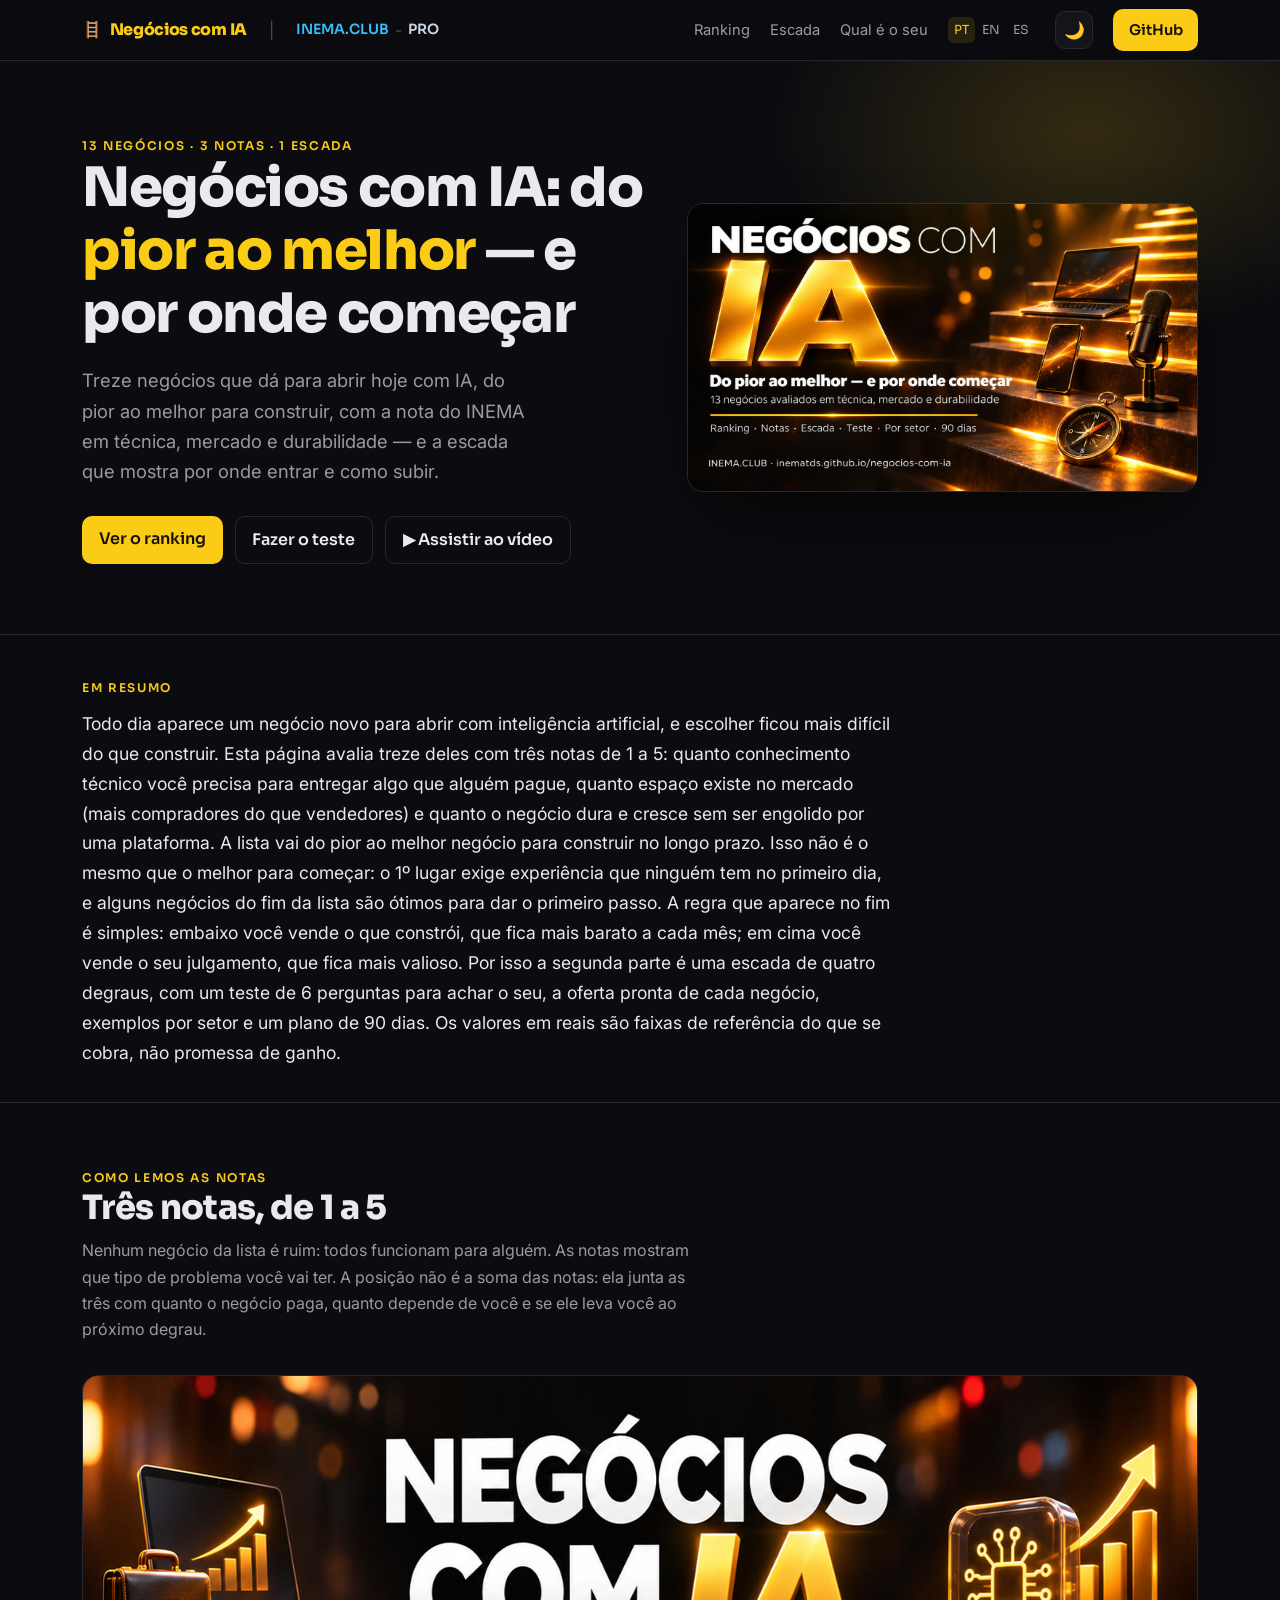
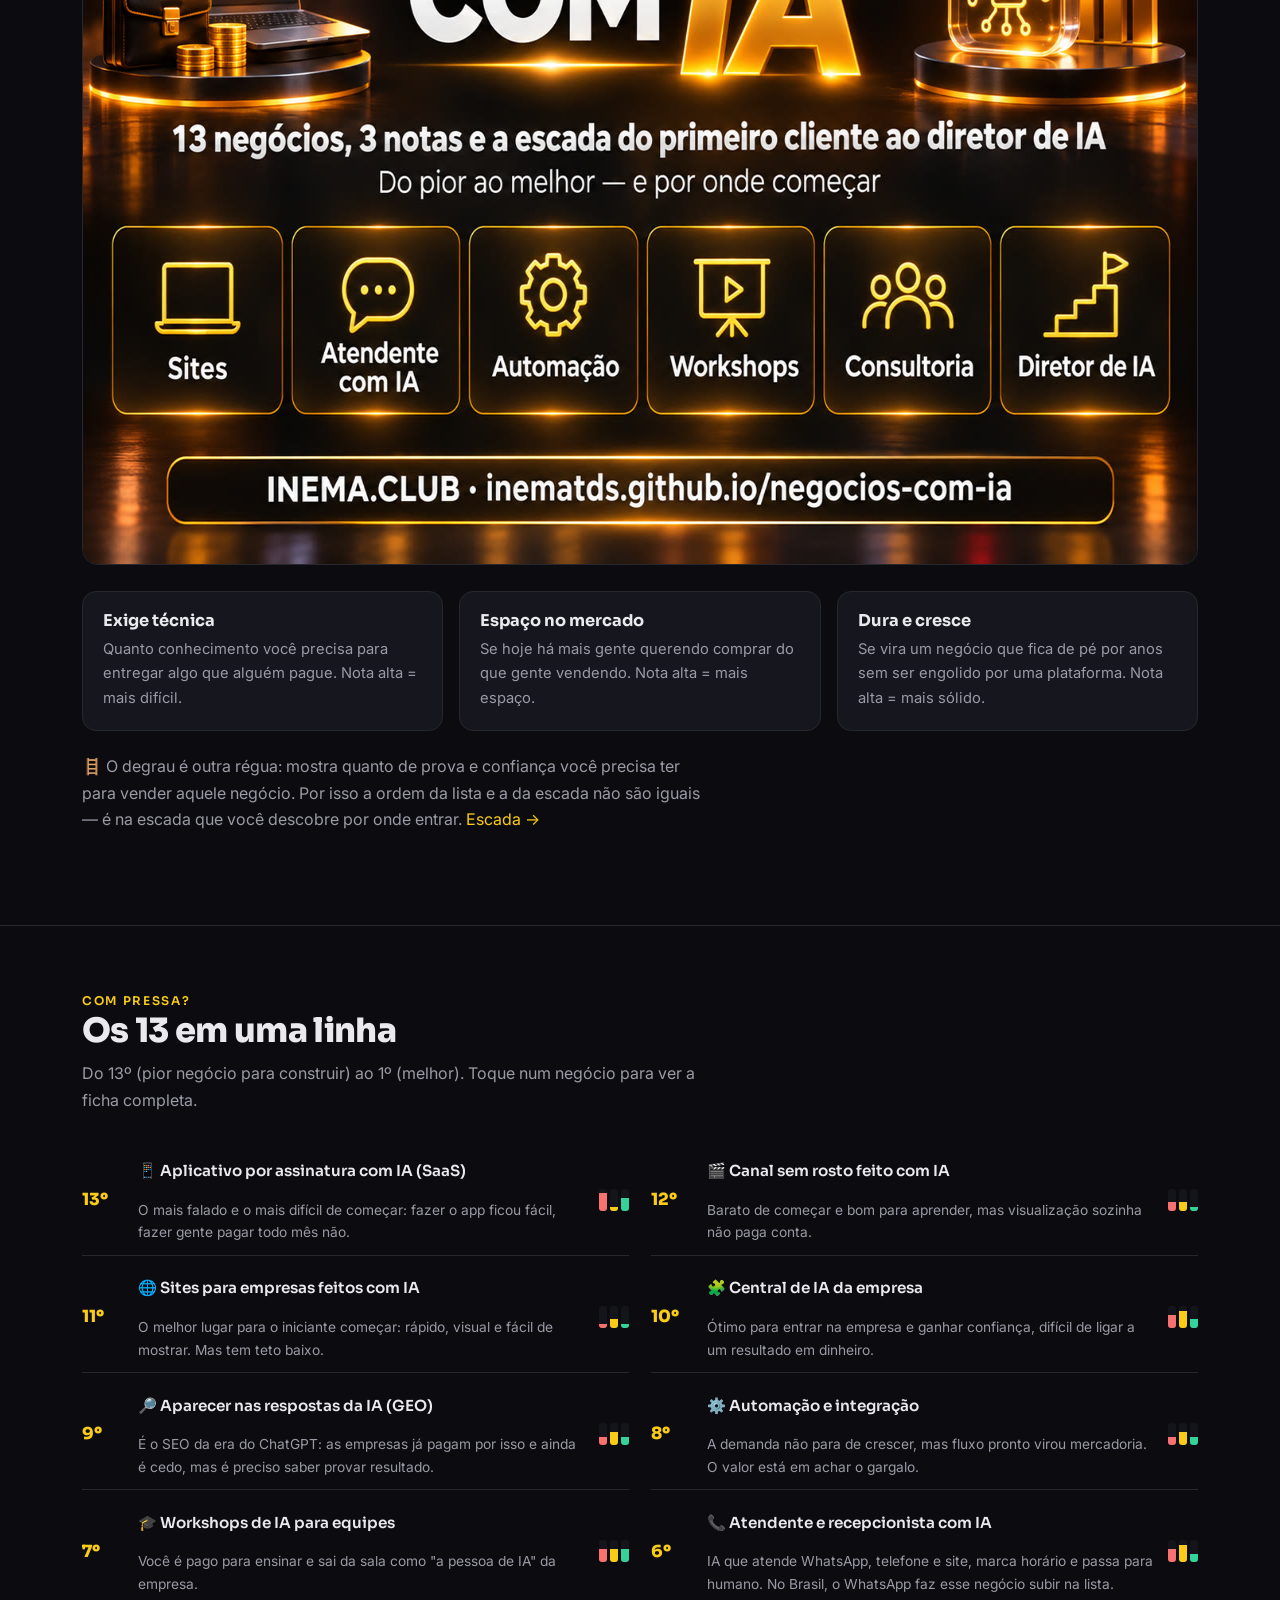
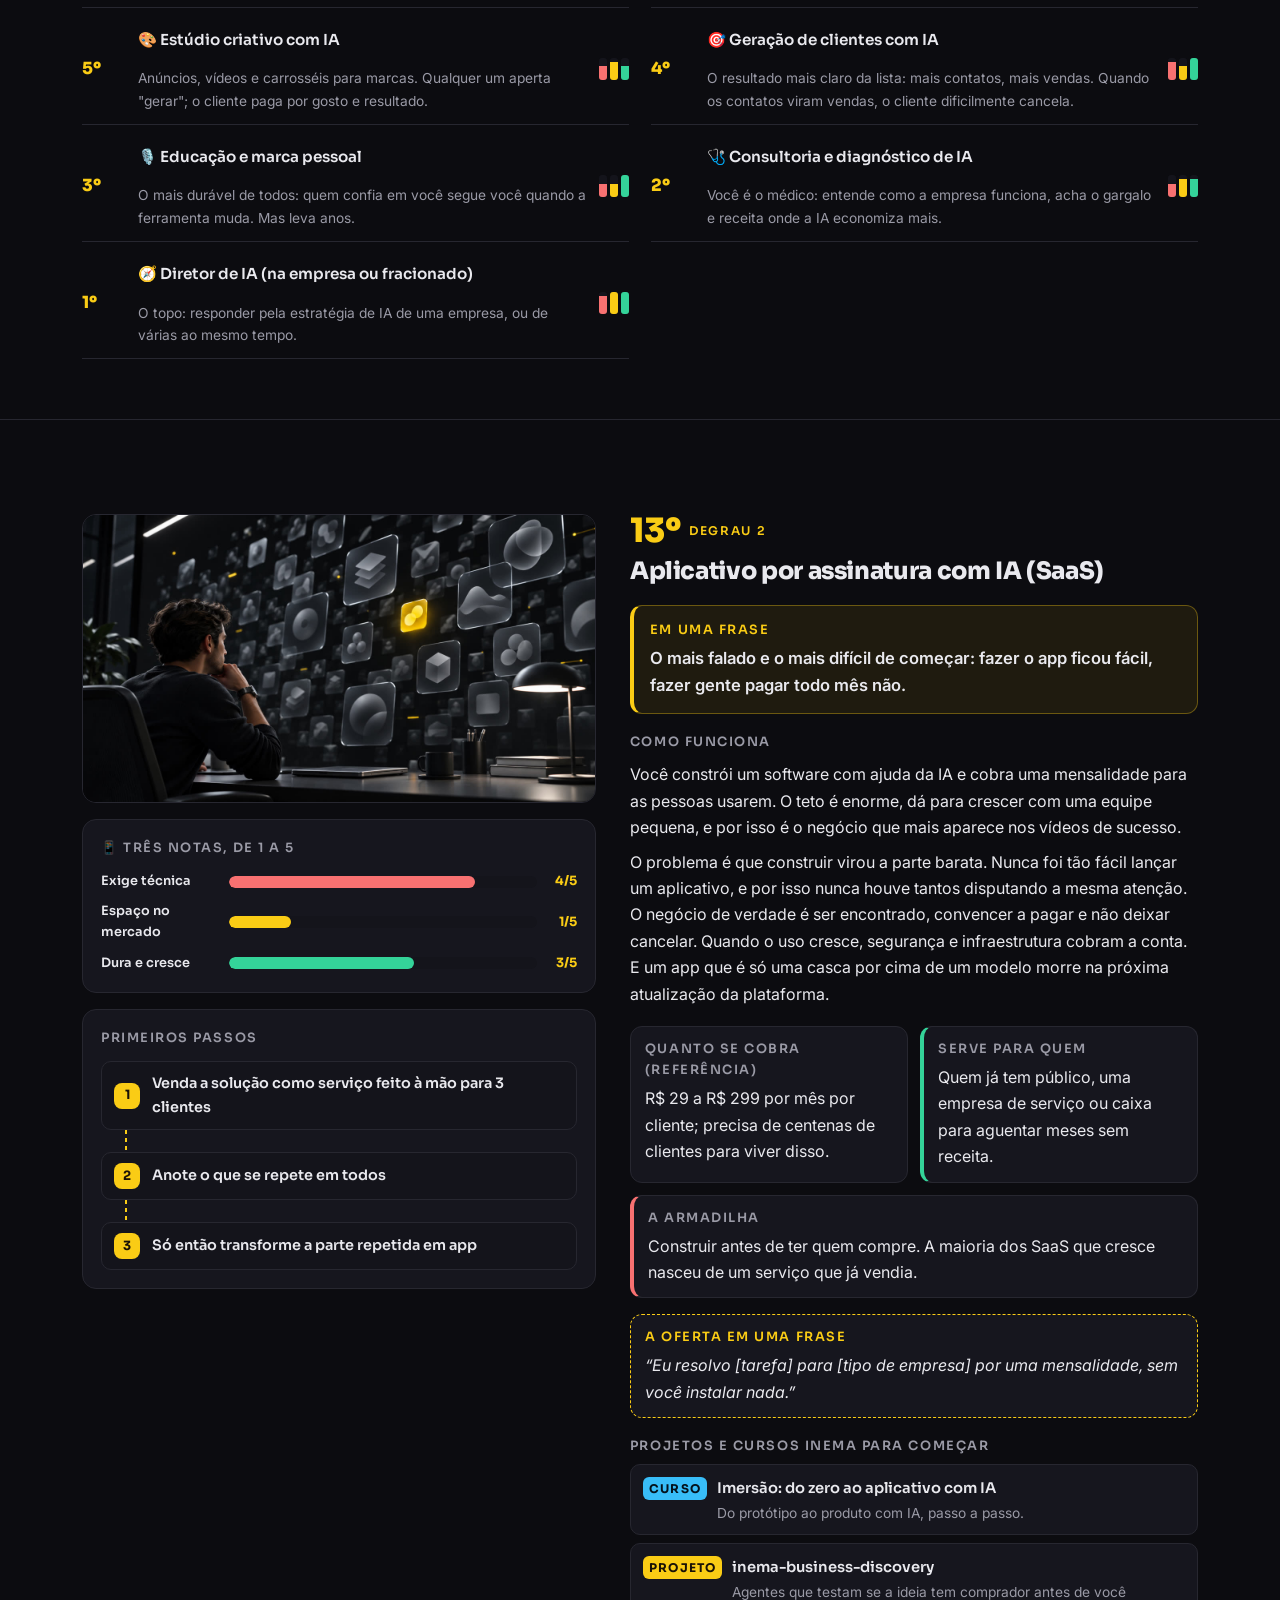
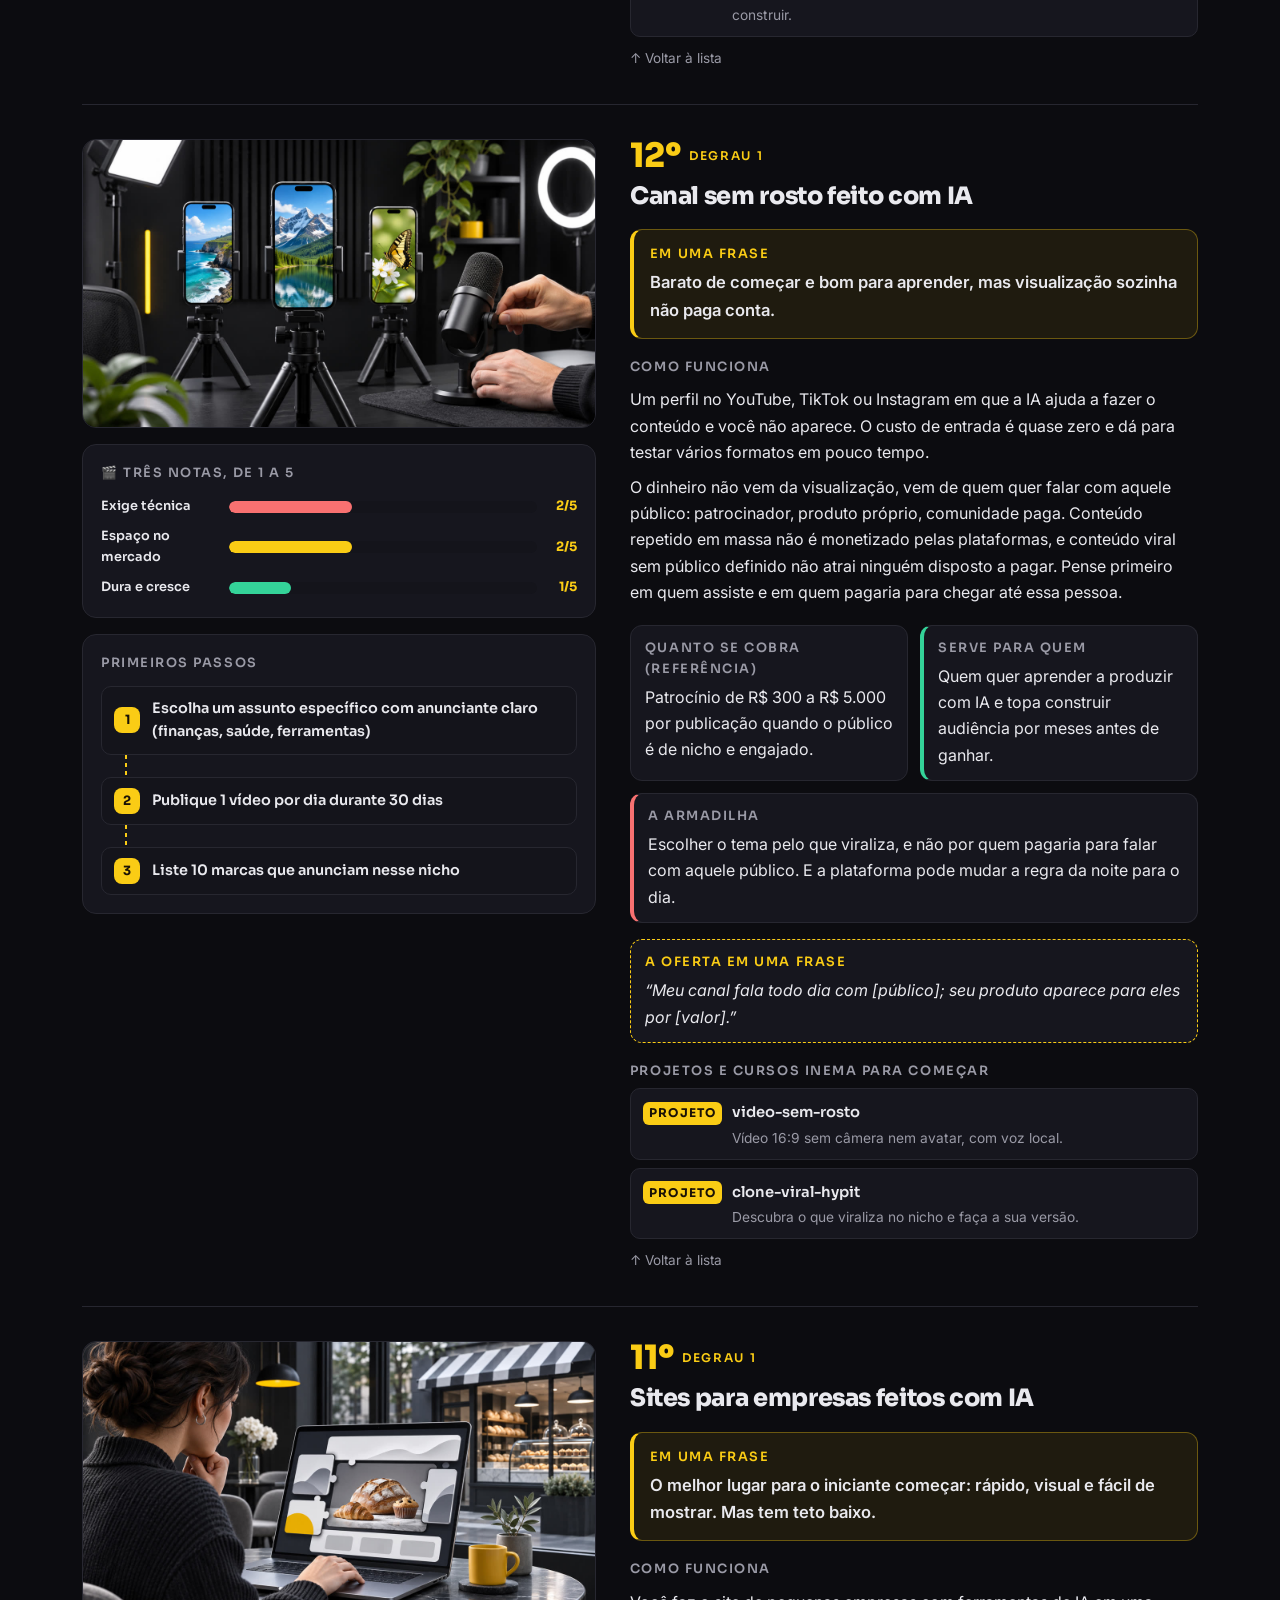
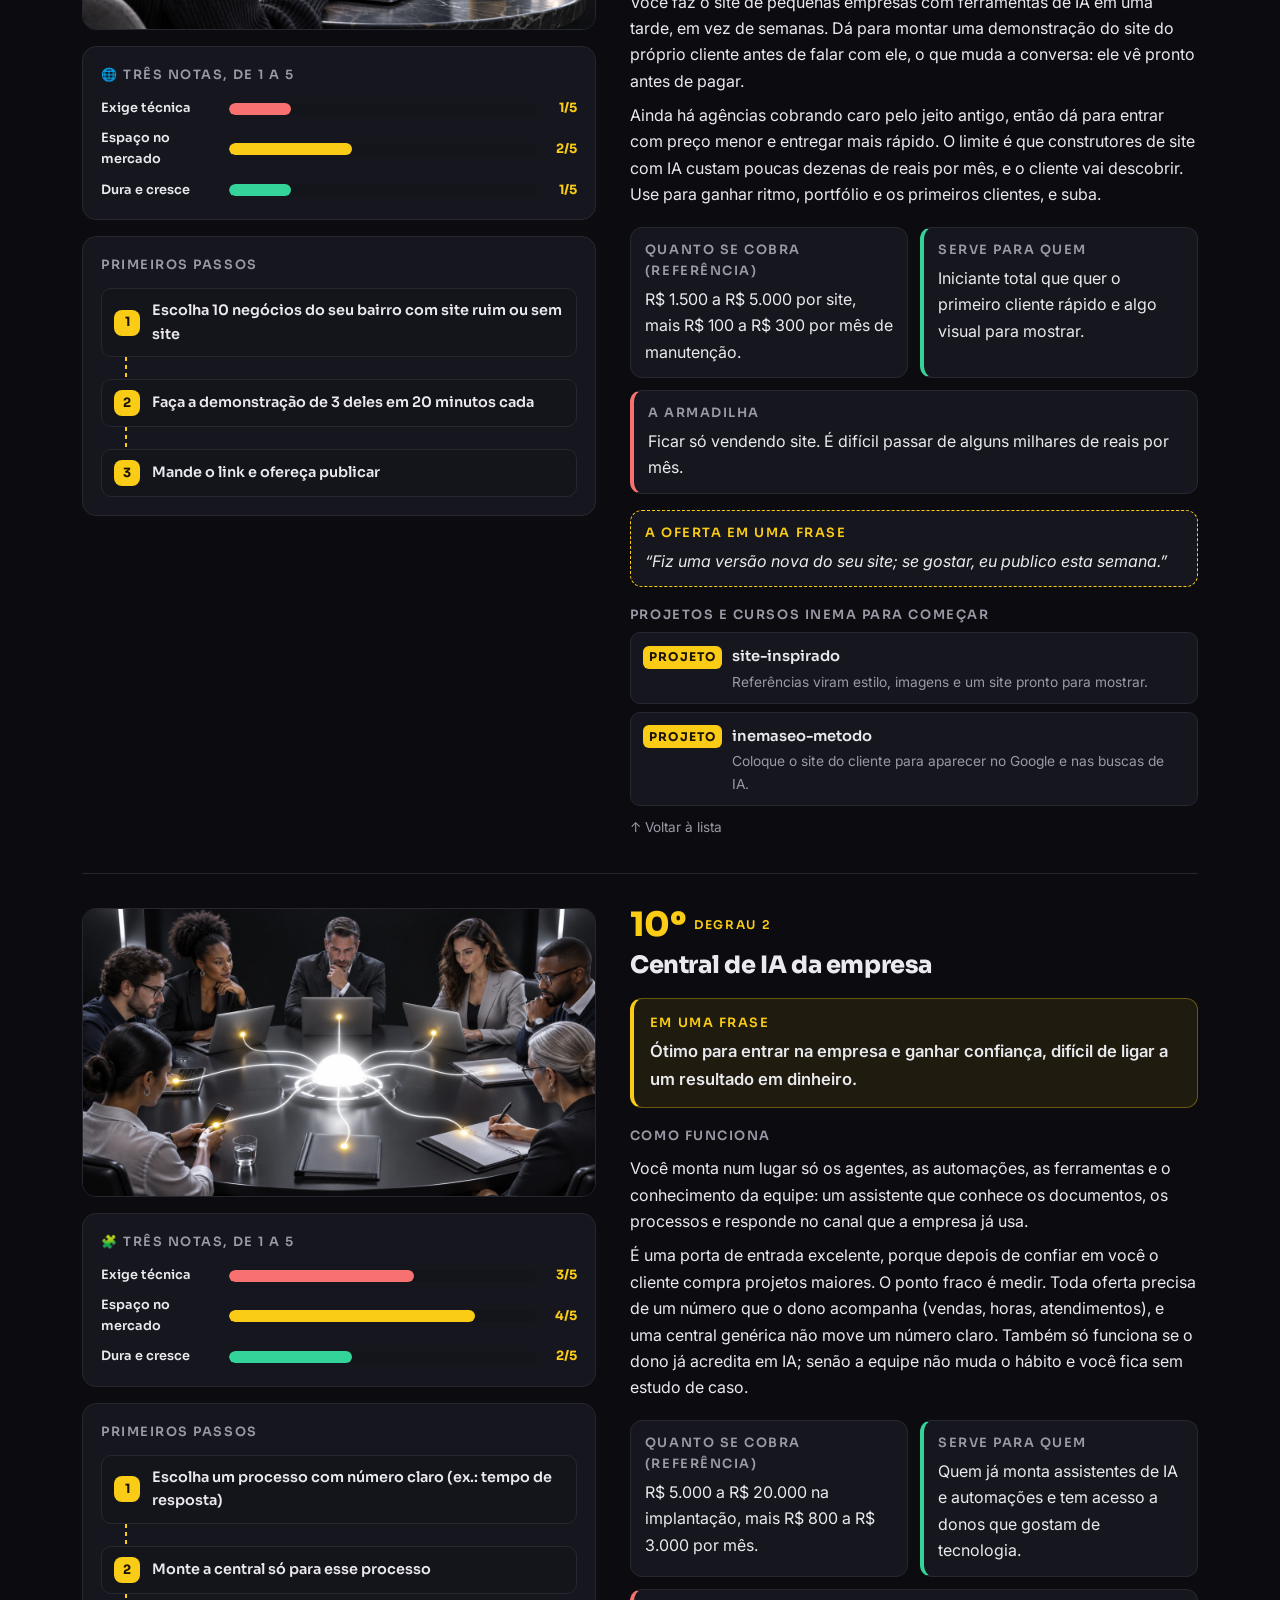
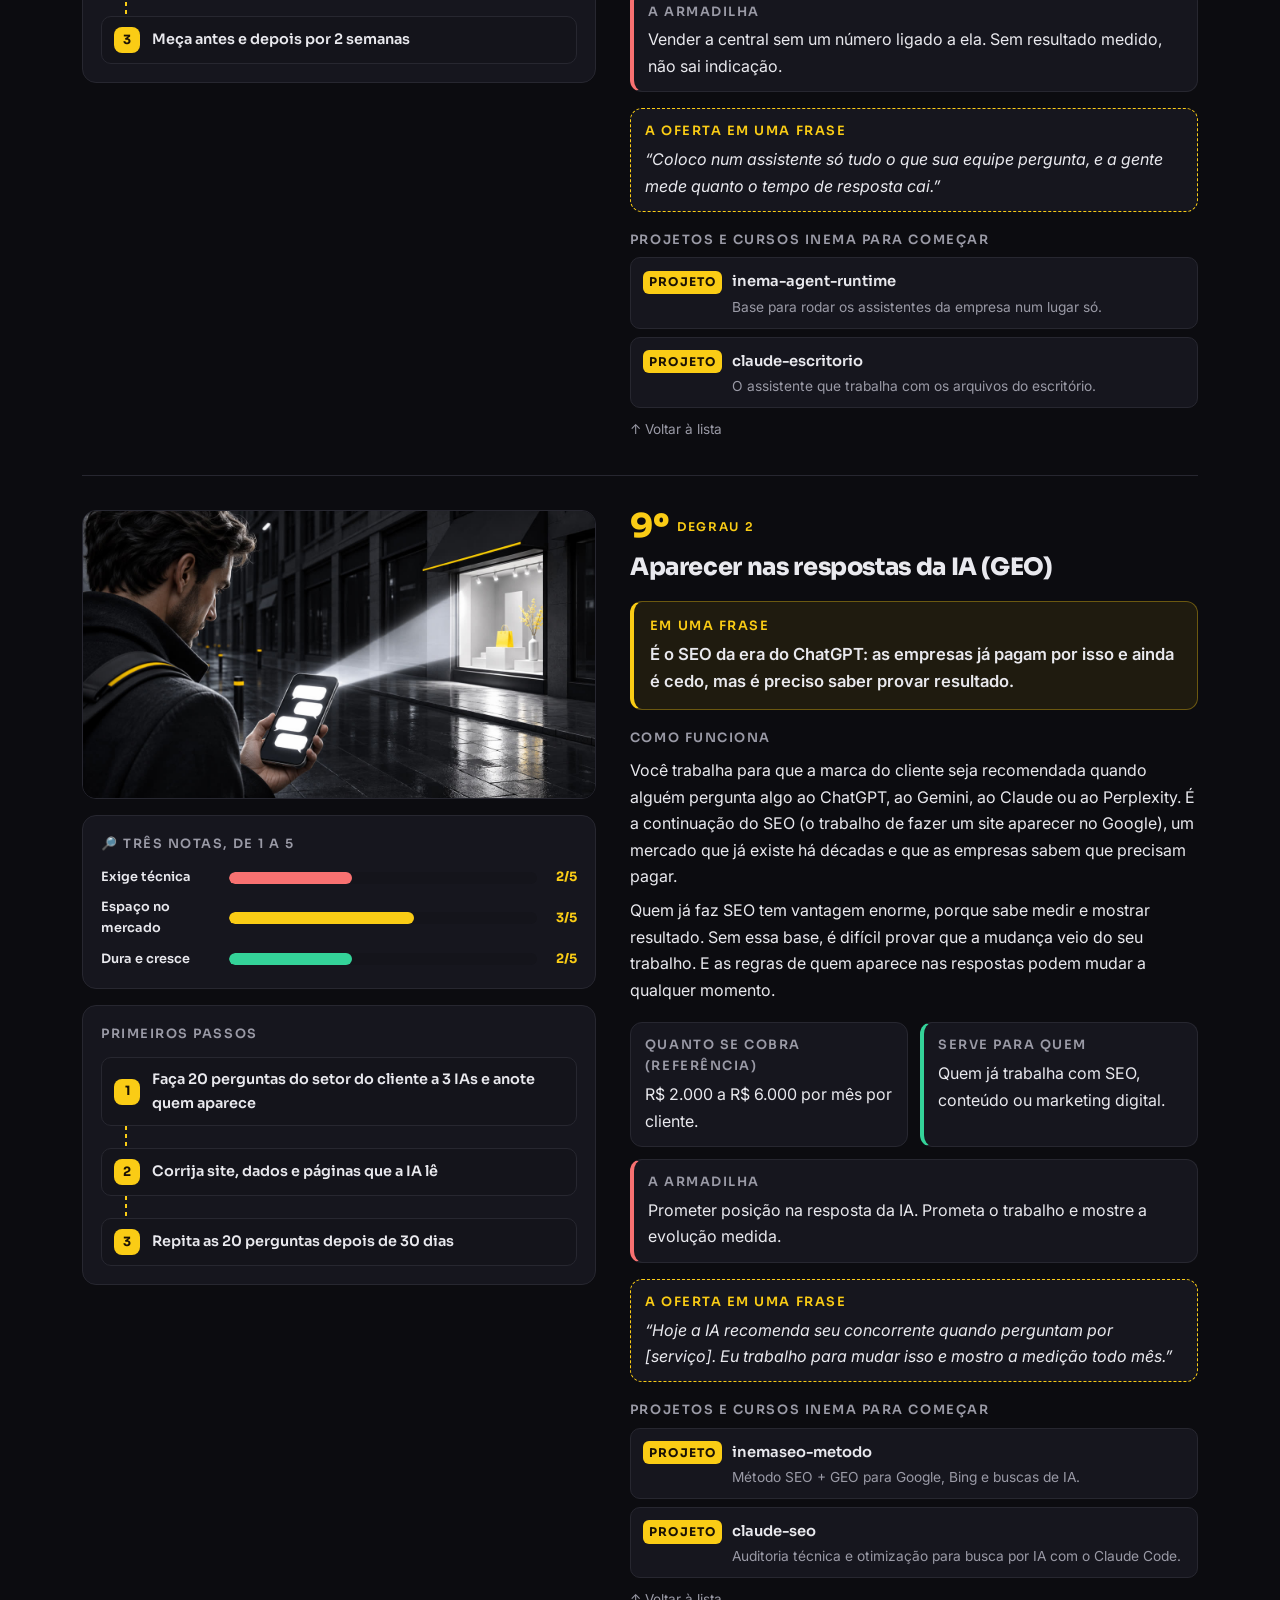
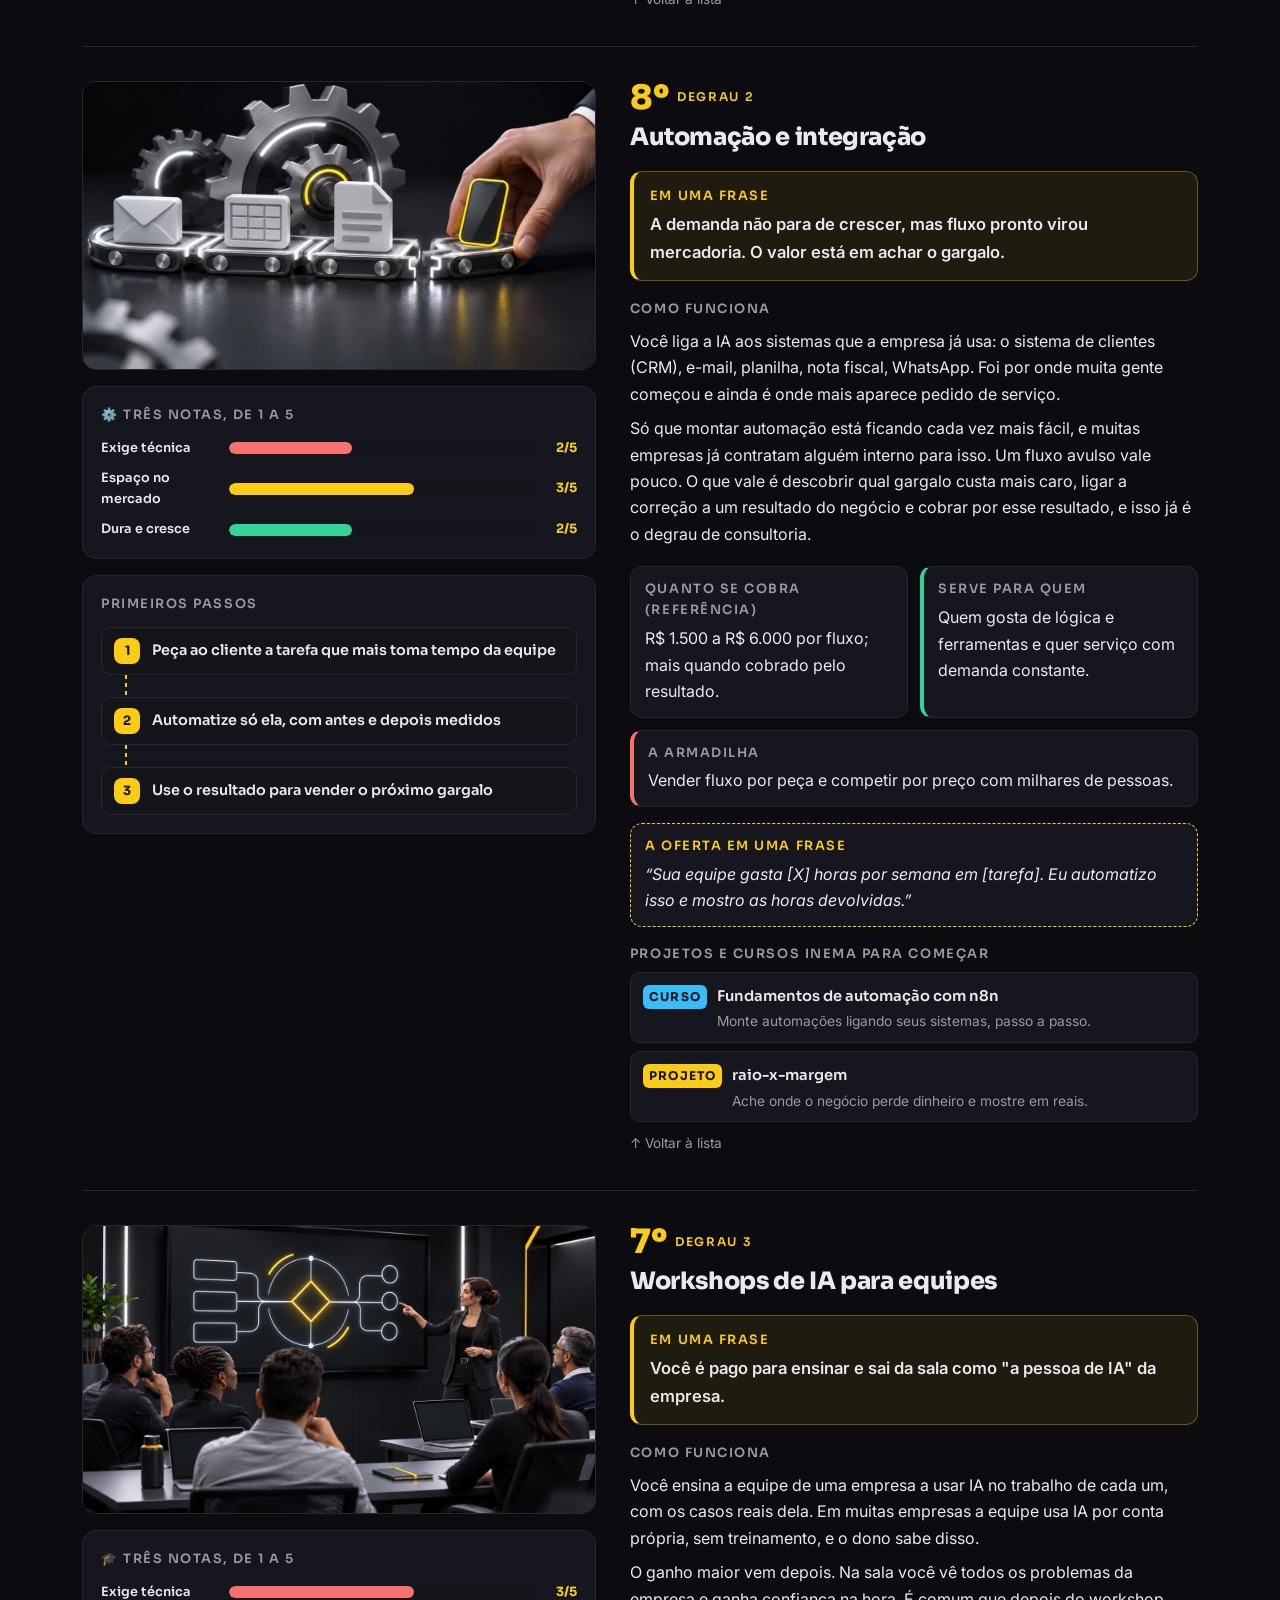
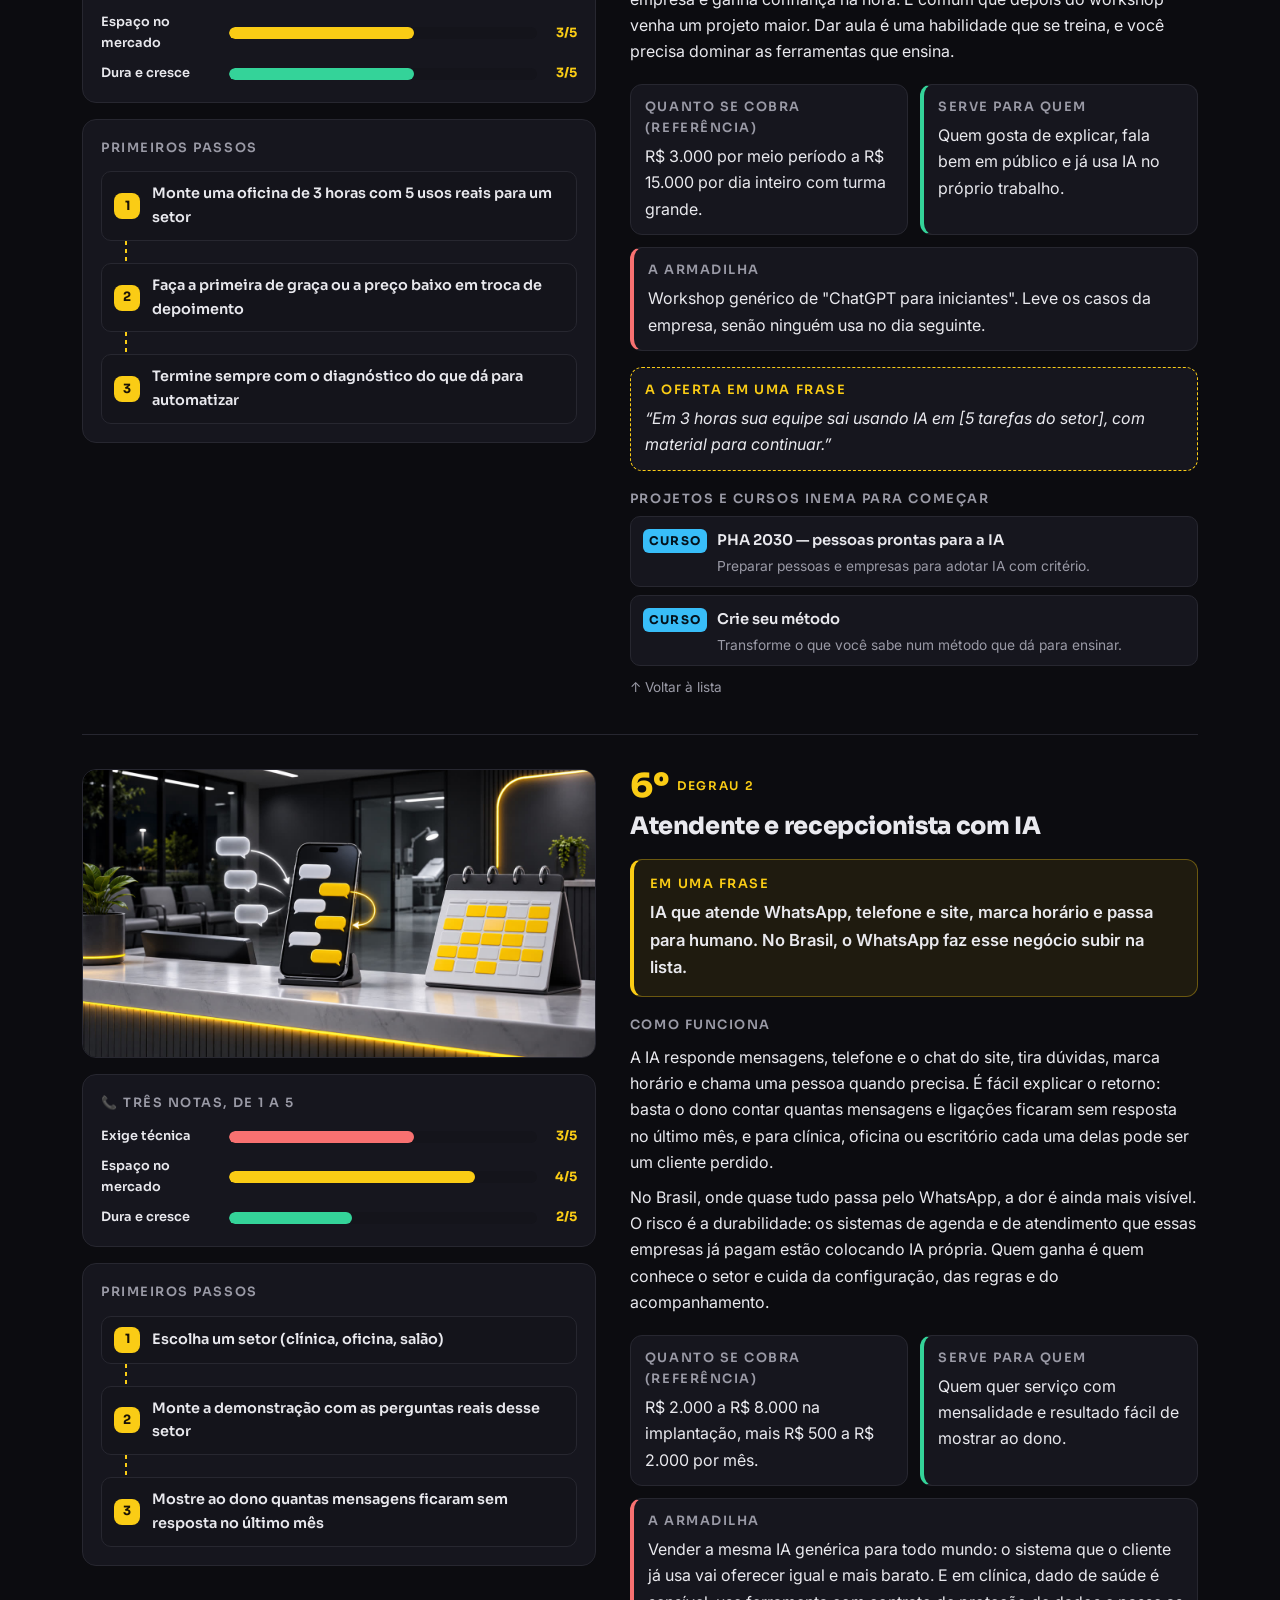
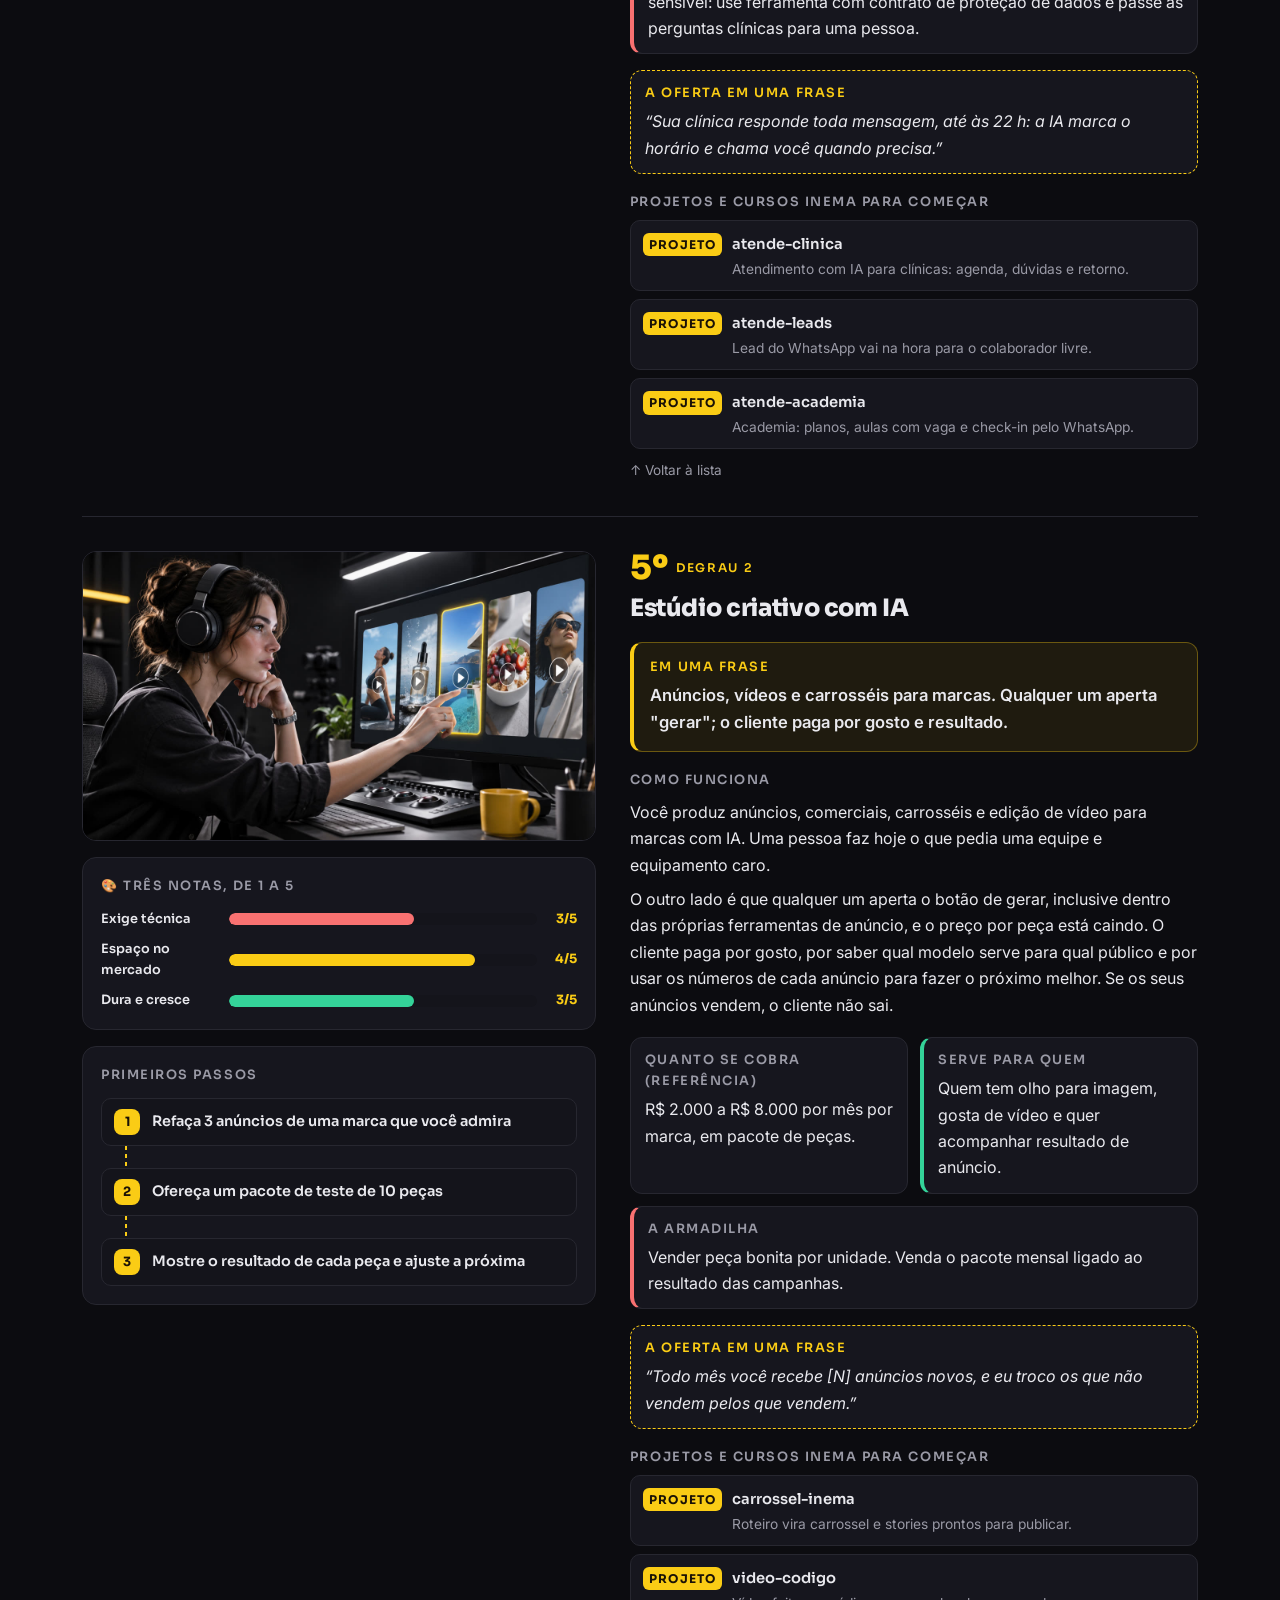
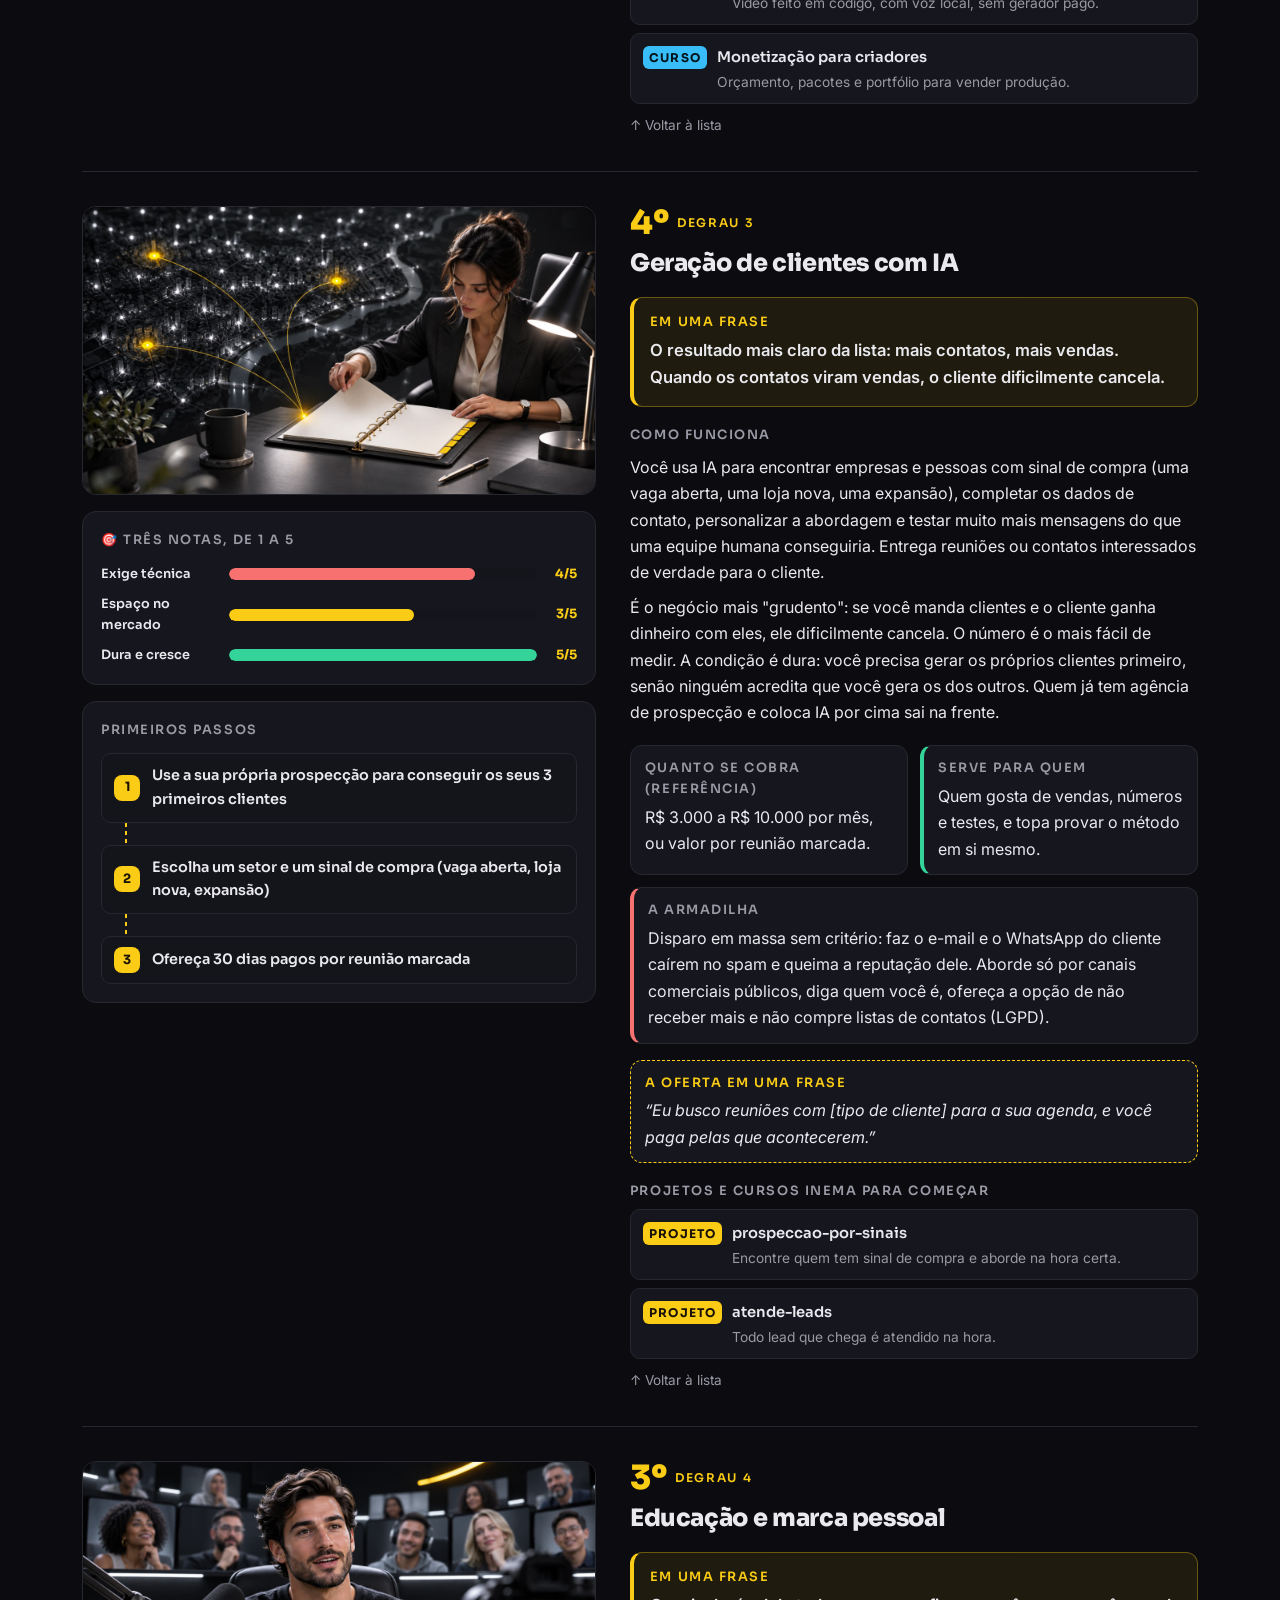
==== commit 558faa31: "Vídeo: página videos/ com 16:9 e short + botão Assistir ao vídeo na hero (PT/EN/ES) Co-Authored-By: " ====
--- a/guia/index.html
+++ b/guia/index.html
@@ -272,7 +272,7 @@
     <span class="chip">13 negócios · 3 notas · 1 escada</span>
     <h1>Negócios com IA: do <span class="amb">pior ao melhor</span> — e por onde começar</h1>
     <p class="lead">Treze negócios que dá para abrir hoje com IA, do pior ao melhor para construir, com a nota do INEMA em técnica, mercado e durabilidade — e a escada que mostra por onde entrar e como subir.</p>
-    <div class="cta"><a class="btn" href="#lista">Ver o ranking</a><a class="btn ghost" href="escada/#teste">Fazer o teste</a></div>
+    <div class="cta"><a class="btn" href="#lista">Ver o ranking</a><a class="btn ghost" href="escada/#teste">Fazer o teste</a><a class="btn ghost" href="https://inematds.github.io/negocios-com-ia/videos/">▶ Assistir ao vídeo</a></div>
   </div>
   <figure><img src="assets/banner.jpg" alt="Banner Negócios com IA: do pior ao melhor para começar" width="1400" height="788"></figure>
 </div></header>
